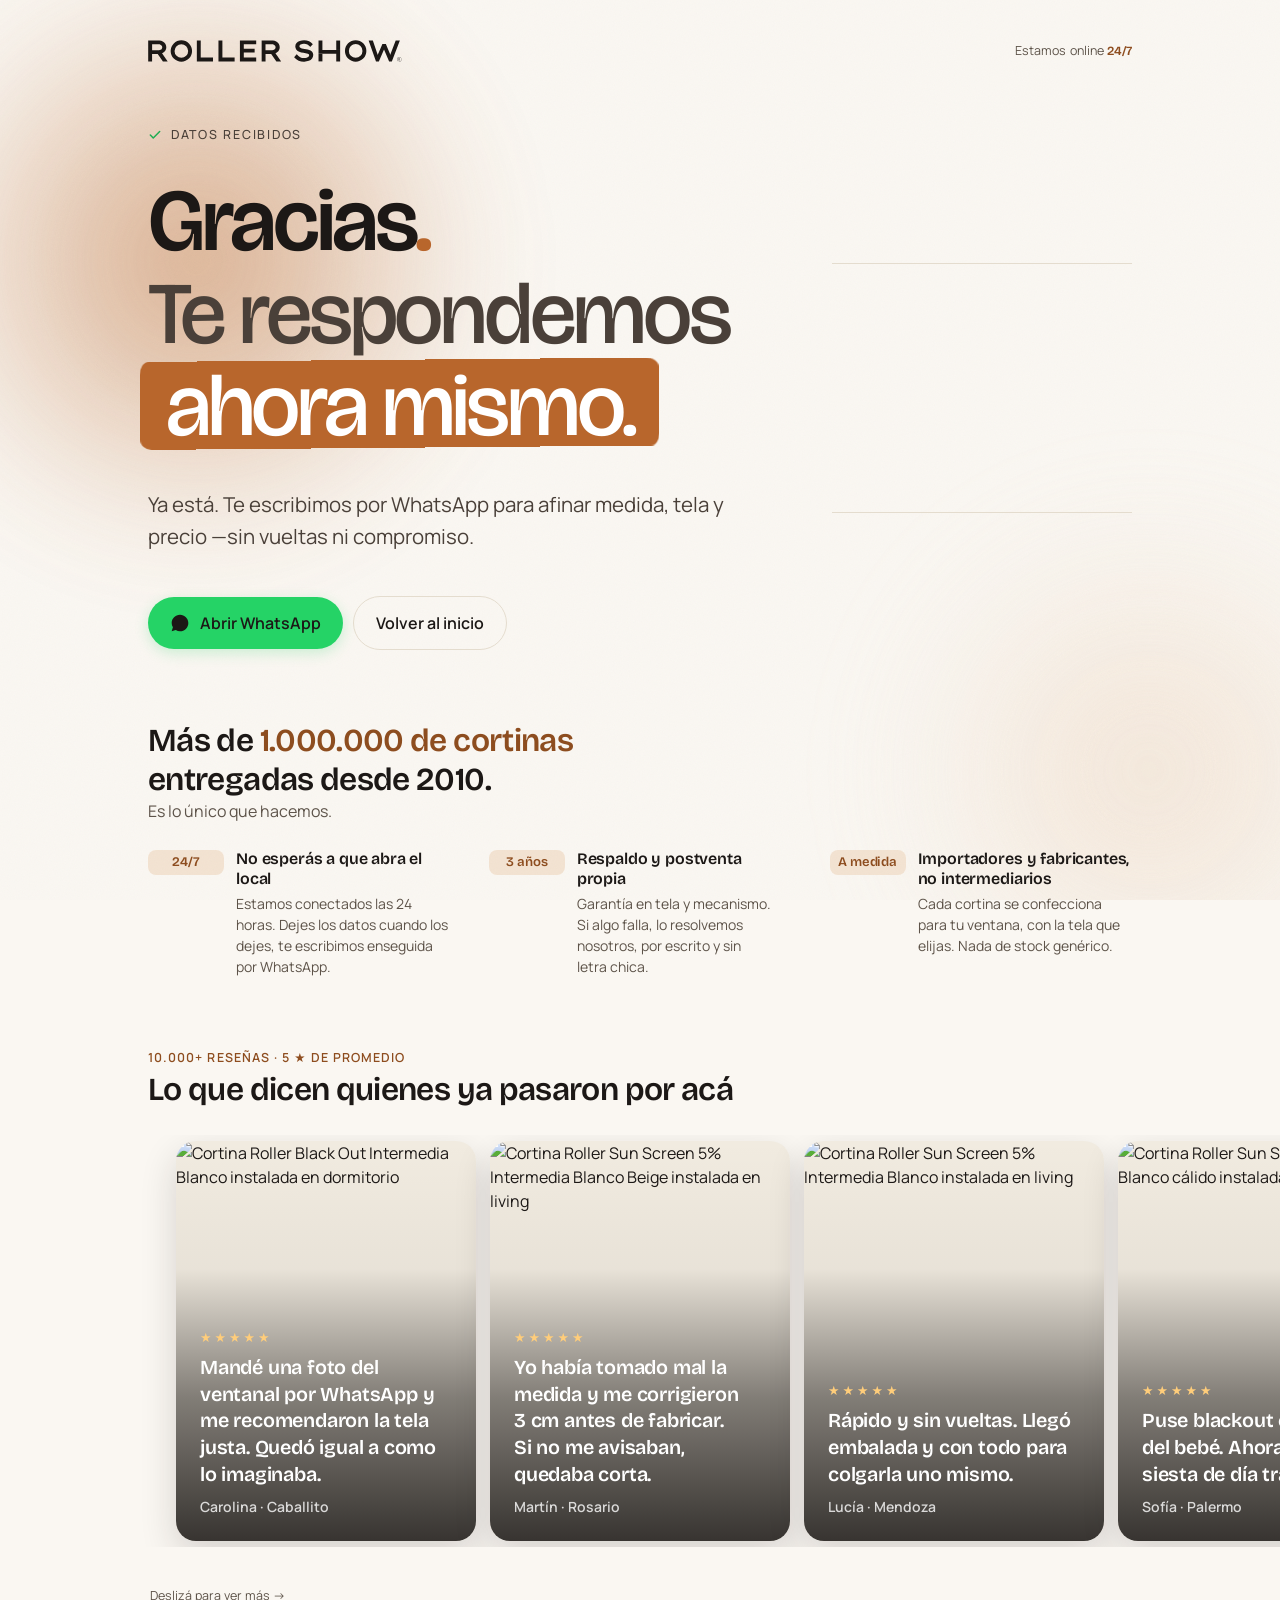
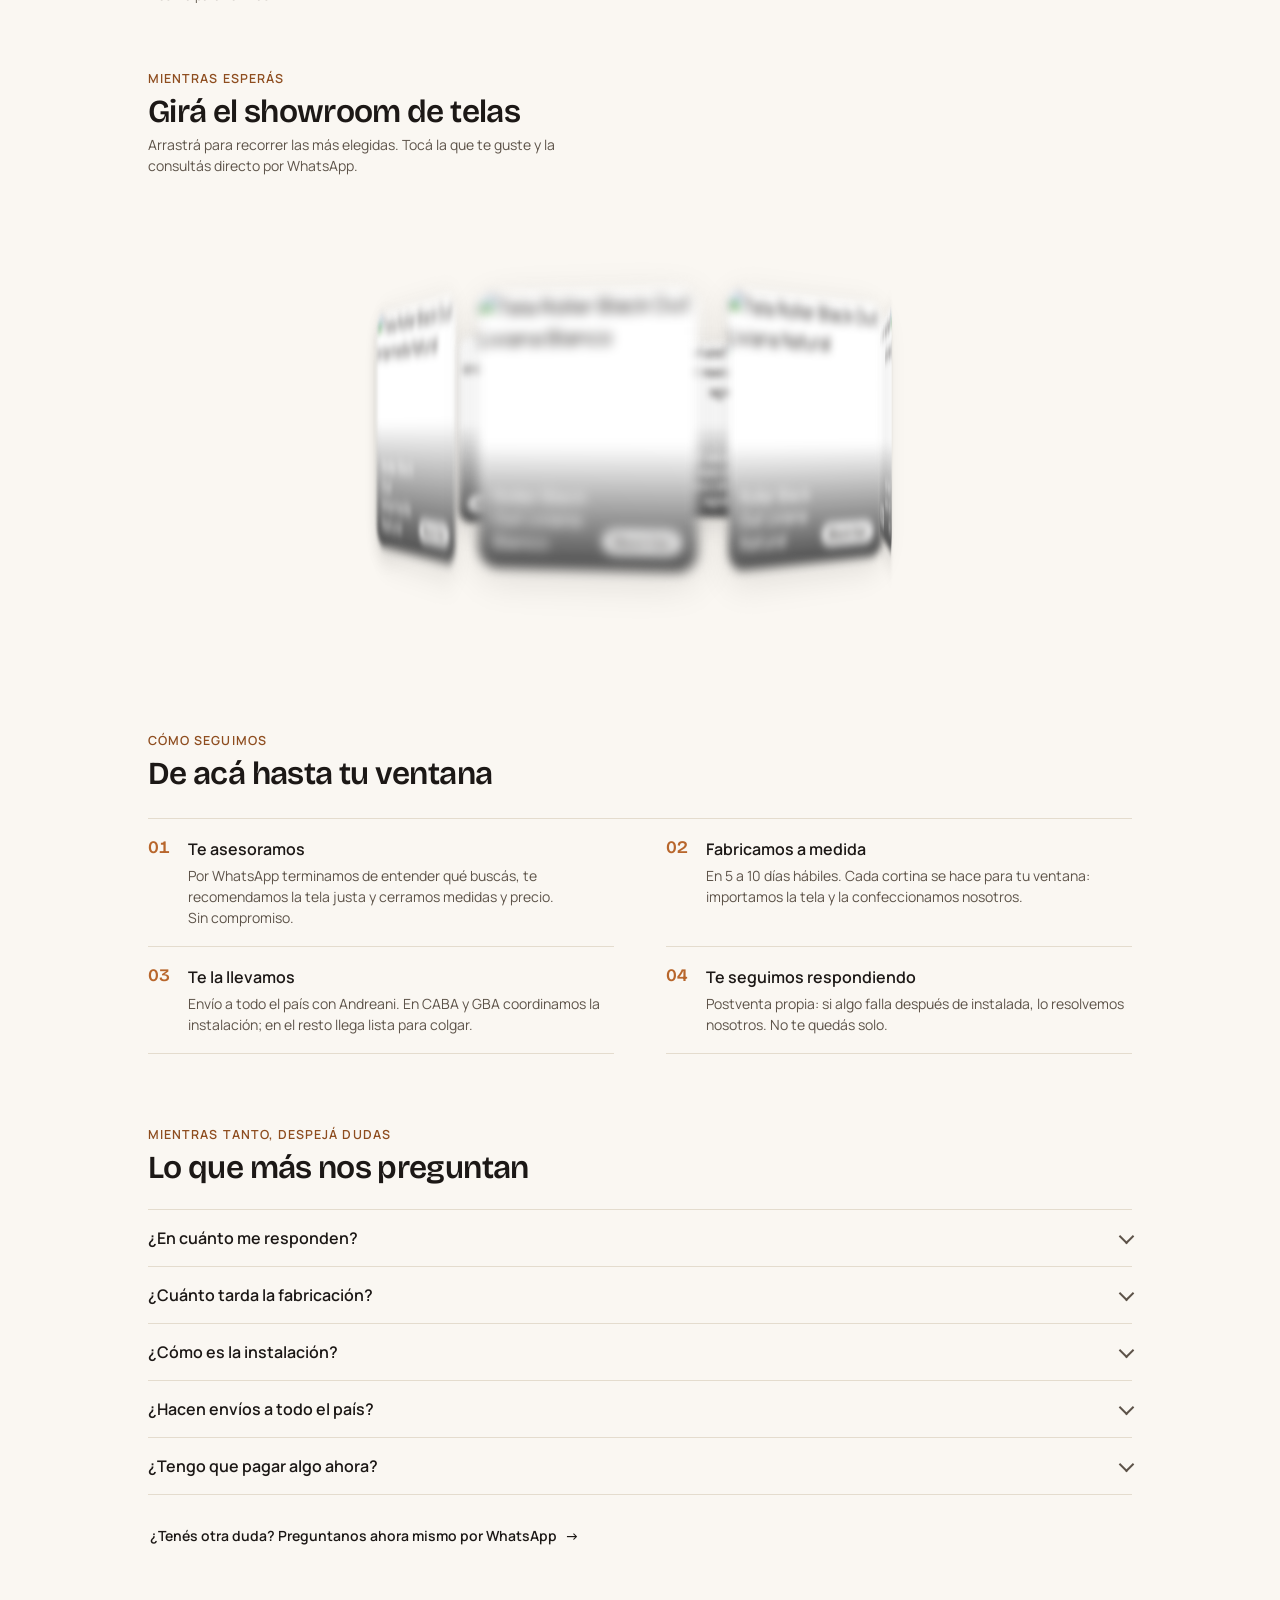
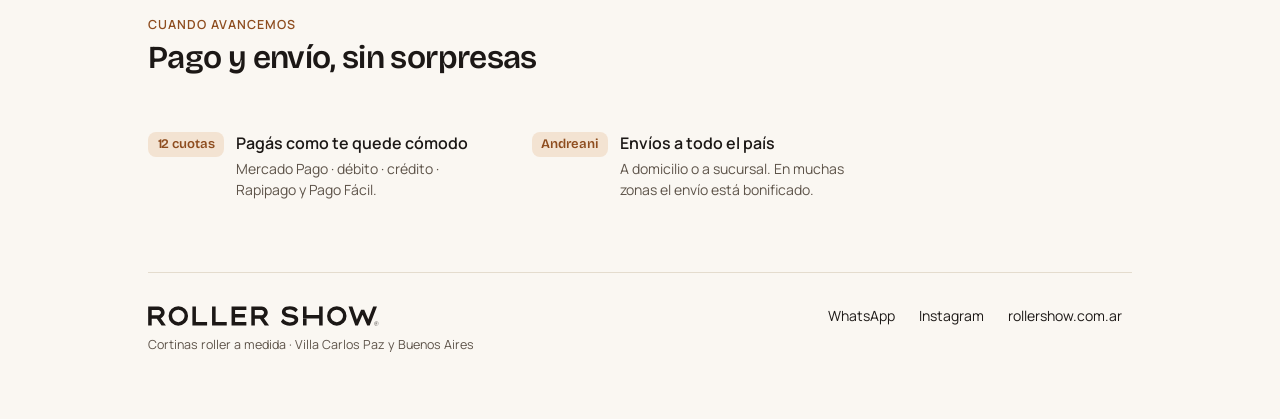
==== gracias/index.html @ c15ea0fa "fix: drag-vs-click en TelasCarousel3D + desktop reviews 3 cards" ====
<!DOCTYPE html><html lang="es-AR"> <head><meta charset="UTF-8"><meta name="viewport" content="width=device-width, initial-scale=1"><meta name="color-scheme" content="light"><!-- Maqueta en desarrollo: evita que el navegador (sobre todo en mobile)
         sirva una versión vieja cacheada mientras se itera. --><meta http-equiv="Cache-Control" content="no-store, must-revalidate"><meta http-equiv="Pragma" content="no-cache"><link rel="icon" type="image/svg+xml" href="/favicon.svg"><link rel="preconnect" href="https://cdn.rollershow.com.ar"><link rel="preconnect" href="https://fonts.googleapis.com"><link rel="preconnect" href="https://fonts.gstatic.com" crossorigin><!-- Tipografía: el sitio usa Geist + Instrument Serif (masterplan §26);
         las landings con bareLayout traen su propio sistema (Bricolage + Manrope).
         Se carga solo el set que la página usa — un único <link>, no @import. --><link href="https://fonts.googleapis.com/css2?family=Bricolage+Grotesque:opsz,wght@12..96,400;12..96,500;12..96,600;12..96,700;12..96,800&family=Manrope:wght@400;500;600;700&display=swap" rel="stylesheet"><title>¡Gracias! Te estamos respondiendo por WhatsApp | RollerShow</title><meta name="description" content="Ya tenemos tus datos. Te escribimos por WhatsApp en minutos, a cualquier hora, para afinar tu presupuesto y asesorarte sin compromiso."><link rel="canonical" href="https://www.rollershow.com.ar/gracias"><meta property="og:type" content="website"><meta property="og:title" content="¡Gracias! Te estamos respondiendo por WhatsApp | RollerShow"><meta property="og:description" content="Ya tenemos tus datos. Te escribimos por WhatsApp en minutos, a cualquier hora, para afinar tu presupuesto y asesorarte sin compromiso."><meta property="og:url" content="https://www.rollershow.com.ar/gracias"><meta property="og:image" content="https://www.rollershow.com.ar/assets/og-default.jpg"><meta property="og:site_name" content="RollerShow"><meta property="og:locale" content="es_AR"><meta name="twitter:card" content="summary_large_image"><meta name="twitter:title" content="¡Gracias! Te estamos respondiendo por WhatsApp | RollerShow"><meta name="twitter:description" content="Ya tenemos tus datos. Te escribimos por WhatsApp en minutos, a cualquier hora, para afinar tu presupuesto y asesorarte sin compromiso."><meta name="twitter:image" content="https://www.rollershow.com.ar/assets/og-default.jpg"><!-- Alpine.js para interactividad puntual (mega-menú, modales, before/after, filtros). --><script defer src="https://unpkg.com/alpinejs@3.14.8/dist/cdn.min.js"></script><link rel="stylesheet" href="/_astro/_familia_.bE-k-vvw.css">
<link rel="stylesheet" href="/_astro/gracias.C9Tplqex.css"></head> <body class="min-h-screen flex flex-col bg-bg page-gracias">   <main class="gracias"> <!-- Capa de luz cálida FIJA en la zona superior del viewport. Su forma
         muta suave manejada por el scroll (animation-timeline: scroll): bajás
         y morfea, subís y vuelve. Compositor, 0 JS. Degrada estática. --> <div class="g-aurora" aria-hidden="true"> <span class="g-aurora__blob g-aurora__blob--1"></span> <span class="g-aurora__blob g-aurora__blob--2"></span> </div> <header class="g-top"> <a class="g-brand" href="https://rollershow.com.ar" target="_blank" rel="noopener noreferrer" aria-label="Roller Show"> <svg class="g-brand__logo" viewBox="0 0 600 52" aria-hidden="true"><use href="#rs-logo"></use></svg> </a> <span class="g-online" role="status" aria-live="polite">Estamos online <b>24/7</b> </span> </header> <section class="g-hero"> <div class="g-hero__intro"> <p class="g-status" role="status"> <svg viewBox="0 0 24 24" fill="none" stroke="currentColor" stroke-width="2.6" stroke-linecap="round" stroke-linejoin="round" aria-hidden="true"><polyline points="20 6 9 17 4 12"></polyline></svg>
Datos recibidos
</p> <h1 class="g-title"> <span class="g-title__line">Gracias<span class="g-title__dot">.</span></span> <span class="g-title__line g-title__line--soft">
Te respondemos
<span class="g-title__break"></span> <span class="g-title__hl" aria-hidden="true"> <span class="g-title__hl-bg"></span> <span class="g-title__hl-fg">ahora mismo.</span> </span><span class="visually-hidden">ahora mismo.</span> </span> </h1> <p class="g-lead">
Ya está. Te escribimos por WhatsApp para afinar medida, tela y precio
        —sin vueltas ni compromiso.
</p> </div><!-- /.g-hero__intro --> <!-- Estado en vivo (React island): timer real corriendo + progreso +
           entrada escalonada. El detalle interactivo "vivo" del primer fold. --> <style>astro-island,astro-slot,astro-static-slot{display:contents}</style><script>(()=>{var e=async t=>{await(await t())()};(self.Astro||(self.Astro={})).load=e;window.dispatchEvent(new Event("astro:load"));})();;(()=>{var A=Object.defineProperty;var g=(i,o,a)=>o in i?A(i,o,{enumerable:!0,configurable:!0,writable:!0,value:a}):i[o]=a;var d=(i,o,a)=>g(i,typeof o!="symbol"?o+"":o,a);{let i={0:t=>m(t),1:t=>a(t),2:t=>new RegExp(t),3:t=>new Date(t),4:t=>new Map(a(t)),5:t=>new Set(a(t)),6:t=>BigInt(t),7:t=>new URL(t),8:t=>new Uint8Array(t),9:t=>new Uint16Array(t),10:t=>new Uint32Array(t),11:t=>1/0*t},o=t=>{let[l,e]=t;return l in i?i[l](e):void 0},a=t=>t.map(o),m=t=>typeof t!="object"||t===null?t:Object.fromEntries(Object.entries(t).map(([l,e])=>[l,o(e)]));class y extends HTMLElement{constructor(){super(...arguments);d(this,"Component");d(this,"hydrator");d(this,"hydrate",async()=>{var b;if(!this.hydrator||!this.isConnected)return;let e=(b=this.parentElement)==null?void 0:b.closest("astro-island[ssr]");if(e){e.addEventListener("astro:hydrate",this.hydrate,{once:!0});return}let c=this.querySelectorAll("astro-slot"),n={},h=this.querySelectorAll("template[data-astro-template]");for(let r of h){let s=r.closest(this.tagName);s!=null&&s.isSameNode(this)&&(n[r.getAttribute("data-astro-template")||"default"]=r.innerHTML,r.remove())}for(let r of c){let s=r.closest(this.tagName);s!=null&&s.isSameNode(this)&&(n[r.getAttribute("name")||"default"]=r.innerHTML)}let p;try{p=this.hasAttribute("props")?m(JSON.parse(this.getAttribute("props"))):{}}catch(r){let s=this.getAttribute("component-url")||"<unknown>",v=this.getAttribute("component-export");throw v&&(s+=` (export ${v})`),console.error(`[hydrate] Error parsing props for component ${s}`,this.getAttribute("props"),r),r}let u;await this.hydrator(this)(this.Component,p,n,{client:this.getAttribute("client")}),this.removeAttribute("ssr"),this.dispatchEvent(new CustomEvent("astro:hydrate"))});d(this,"unmount",()=>{this.isConnected||this.dispatchEvent(new CustomEvent("astro:unmount"))})}disconnectedCallback(){document.removeEventListener("astro:after-swap",this.unmount),document.addEventListener("astro:after-swap",this.unmount,{once:!0})}connectedCallback(){if(!this.hasAttribute("await-children")||document.readyState==="interactive"||document.readyState==="complete")this.childrenConnectedCallback();else{let e=()=>{document.removeEventListener("DOMContentLoaded",e),c.disconnect(),this.childrenConnectedCallback()},c=new MutationObserver(()=>{var n;((n=this.lastChild)==null?void 0:n.nodeType)===Node.COMMENT_NODE&&this.lastChild.nodeValue==="astro:end"&&(this.lastChild.remove(),e())});c.observe(this,{childList:!0}),document.addEventListener("DOMContentLoaded",e)}}async childrenConnectedCallback(){let e=this.getAttribute("before-hydration-url");e&&await import(e),this.start()}async start(){let e=JSON.parse(this.getAttribute("opts")),c=this.getAttribute("client");if(Astro[c]===void 0){window.addEventListener(`astro:${c}`,()=>this.start(),{once:!0});return}try{await Astro[c](async()=>{let n=this.getAttribute("renderer-url"),[h,{default:p}]=await Promise.all([import(this.getAttribute("component-url")),n?import(n):()=>()=>{}]),u=this.getAttribute("component-export")||"default";if(!u.includes("."))this.Component=h[u];else{this.Component=h;for(let f of u.split("."))this.Component=this.Component[f]}return this.hydrator=p,this.hydrate},e,this)}catch(n){console.error(`[astro-island] Error hydrating ${this.getAttribute("component-url")}`,n)}}attributeChangedCallback(){this.hydrate()}}d(y,"observedAttributes",["props"]),customElements.get("astro-island")||customElements.define("astro-island",y)}})();</script><astro-island uid="1gVqiV" prefix="r0" component-url="/_astro/HeroLiveStatus.q9fBPxdK.js" component-export="default" renderer-url="/_astro/client.DrE9CFQR.js" props="{}" ssr="" client="load" opts="{&quot;name&quot;:&quot;HeroLiveStatus&quot;,&quot;value&quot;:true}" await-children=""><ol class="g-steps" aria-label="Qué sigue"><li class="g-step g-step--done" style="opacity:0;transform:translateY(10px)"><span class="g-step__mark" aria-hidden="true"><svg viewBox="0 0 24 24" fill="none" stroke="currentColor" stroke-width="3" stroke-linecap="round" stroke-linejoin="round"><polyline points="20 6 9 17 4 12"></polyline></svg></span><span class="g-step__body"><b>Recibimos tus datos</b><small>Hace <!-- -->0:00</small></span></li><li class="g-step g-step--active" style="opacity:0;transform:translateY(10px)"><span class="g-step__mark" aria-hidden="true"><span class="g-step__spin"></span></span><span class="g-step__body"><b>Armamos tu presupuesto</b><span class="g-step__bar" aria-hidden="true"><span class="g-step__bar-fill" style="width:8%"></span></span></span></li><li class="g-step" style="opacity:0;transform:translateY(10px)"><span class="g-step__mark" aria-hidden="true"><svg viewBox="0 0 24 24" fill="currentColor" aria-hidden="true"><path d="M17.5 14.4c-.3-.1-1.7-.8-2-.9-.3-.1-.5-.1-.7.2-.2.3-.7.9-.9 1.1-.2.2-.3.2-.6.1-.3-.1-1.2-.4-2.2-1.4-.8-.7-1.4-1.6-1.5-1.9-.2-.3 0-.5.1-.6.1-.1.3-.3.4-.5.1-.2.2-.3.2-.5.1-.2 0-.4 0-.5-.1-.1-.7-1.6-.9-2.2-.2-.6-.5-.5-.7-.5h-.6c-.2 0-.5.1-.8.4-.3.3-1 1-1 2.5s1 2.9 1.2 3.1c.1.2 2 3.1 4.9 4.3 2.9 1.2 2.9.8 3.4.7.5-.1 1.7-.7 1.9-1.3.2-.6.2-1.2.2-1.3-.1-.1-.3-.2-.6-.3zM12 2C6.5 2 2 6.5 2 12c0 1.9.5 3.7 1.5 5.2L2 22l4.9-1.5C8.4 21.5 10.2 22 12 22c5.5 0 10-4.5 10-10S17.5 2 12 2z"></path></svg></span><span class="g-step__body"><b>Te escribimos por WhatsApp</b><small>En ~1 min</small></span></li></ol><!--astro:end--></astro-island> <div class="g-hero__actions"> <div class="g-cta"> <a class="g-btn g-btn--primary" href="https://wa.me/5491140813223?text=Hola%2C%20acabo%20de%20completar%20mis%20datos%20para%20una%20cotizaci%C3%B3n." target="_blank" rel="noopener noreferrer" id="gWhatsAppLink"> <svg viewBox="0 0 24 24" fill="currentColor" aria-hidden="true"><path d="M17.5 14.4c-.3-.1-1.7-.8-2-.9-.3-.1-.5-.1-.7.2-.2.3-.7.9-.9 1.1-.2.2-.3.2-.6.1-.3-.1-1.2-.4-2.2-1.4-.8-.7-1.4-1.6-1.5-1.9-.2-.3 0-.5.1-.6.1-.1.3-.3.4-.5.1-.2.2-.3.2-.5.1-.2 0-.4 0-.5-.1-.1-.7-1.6-.9-2.2-.2-.6-.5-.5-.7-.5h-.6c-.2 0-.5.1-.8.4-.3.3-1 1-1 2.5s1 2.9 1.2 3.1c.1.2 2 3.1 4.9 4.3 2.9 1.2 2.9.8 3.4.7.5-.1 1.7-.7 1.9-1.3.2-.6.2-1.2.2-1.3-.1-.1-.3-.2-.6-.3zM12 2C6.5 2 2 6.5 2 12c0 1.9.5 3.7 1.5 5.2L2 22l4.9-1.5C8.4 21.5 10.2 22 12 22c5.5 0 10-4.5 10-10S17.5 2 12 2z"></path></svg>
Abrir WhatsApp
</a> <a class="g-btn g-btn--ghost" href="https://rollershow.com.ar" target="_blank" rel="noopener noreferrer">Volver al inicio</a> </div> </div><!-- /.g-hero__actions --> </section> <!-- Banda de prueba social — cifras grandes con count-up al entrar en
         viewport. Autoridad instantánea mientras el lead espera el WhatsApp. --> <!-- Prueba social tejida en una línea, sin muro de contadores --> <!-- Un solo beat de credibilidad: titular de prueba + 3 puntos, cada uno
         respondiendo una pregunta distinta del comprador (cuándo / riesgo /
         qué recibo). No una sábana de reaseguros parejos. --> <section class="g-why reveal" aria-label="Por qué RollerShow"> <p class="g-why__lead">
Más de <b>1.000.000 de cortinas</b> entregadas desde 2010.
<span>Es lo único que hacemos.</span> </p> <ul class="g-reassure"> <li class="g-reassure__item"> <span class="g-tag" aria-hidden="true">24/7</span> <div class="g-reassure__txt"> <p class="g-reassure__h">No esperás a que abra el local</p> <p class="g-reassure__p">Estamos conectados las 24 horas. Dejes los datos cuando los dejes, te escribimos enseguida por WhatsApp.</p> </div> </li> <li class="g-reassure__item"> <span class="g-tag" aria-hidden="true">3 años</span> <div class="g-reassure__txt"> <p class="g-reassure__h">Respaldo y postventa propia</p> <p class="g-reassure__p">Garantía en tela y mecanismo. Si algo falla, lo resolvemos nosotros, por escrito y sin letra chica.</p> </div> </li> <li class="g-reassure__item"> <span class="g-tag" aria-hidden="true">A medida</span> <div class="g-reassure__txt"> <p class="g-reassure__h">Importadores y fabricantes, no intermediarios</p> <p class="g-reassure__p">Cada cortina se confecciona para tu ventana, con la tela que elijas. Nada de stock genérico.</p> </div> </li> </ul> </section> <!-- Testimonios — MAQUETA: los nombres/quotes son representativos para
         prototipo. En producción reemplazar por reseñas reales con consentimiento
         (la API no expone nombres de clientes). Las cifras 10.000+ / 5★ son reales. --> <section class="g-revs reveal" aria-label="Lo que dicen los clientes"> <div class="g-revs__head"> <p class="g-eyebrow">10.000+ reseñas · 5 ★ de promedio</p> <h2 class="g-revs__title">Lo que dicen quienes ya pasaron por acá</h2> </div> <div class="g-revs__rail" role="list" tabindex="0" aria-label="Reseñas de clientes, deslizá o usá las flechas"> <article class="g-revcard" role="listitem"> <img class="g-revcard__img" src="https://cdn.rollershow.com.ar/fotos/black-out-intermedia-blanco-335.jpg?width=400&auto=webp" alt="Cortina Roller Black Out Intermedia Blanco instalada en dormitorio" loading="lazy" decoding="async"> <div class="g-revcard__scrim"></div> <div class="g-revcard__body"> <div class="g-revcard__stars" aria-label="5 de 5 estrellas">★★★★★</div> <blockquote class="g-revcard__quote">Mandé una foto del ventanal por WhatsApp y me recomendaron la tela justa. Quedó igual a como lo imaginaba.</blockquote> <figcaption class="g-revcard__by">Carolina · Caballito</figcaption> </div> </article><article class="g-revcard" role="listitem"> <img class="g-revcard__img" src="https://cdn.rollershow.com.ar/fotos/foto-whatsapp-sun-screen-5-intermedia-beige-snow-487.jpg?width=400&auto=webp" alt="Cortina Roller Sun Screen 5% Intermedia Blanco Beige instalada en living" loading="lazy" decoding="async"> <div class="g-revcard__scrim"></div> <div class="g-revcard__body"> <div class="g-revcard__stars" aria-label="5 de 5 estrellas">★★★★★</div> <blockquote class="g-revcard__quote">Yo había tomado mal la medida y me corrigieron 3 cm antes de fabricar. Si no me avisaban, quedaba corta.</blockquote> <figcaption class="g-revcard__by">Martín · Rosario</figcaption> </div> </article><article class="g-revcard" role="listitem"> <img class="g-revcard__img" src="https://cdn.rollershow.com.ar/fotos/foto-whatsapp-sun-screen-5-intermedia-blanco-snow-471.jpg?width=400&auto=webp" alt="Cortina Roller Sun Screen 5% Intermedia Blanco instalada en living" loading="lazy" decoding="async"> <div class="g-revcard__scrim"></div> <div class="g-revcard__body"> <div class="g-revcard__stars" aria-label="5 de 5 estrellas">★★★★★</div> <blockquote class="g-revcard__quote">Rápido y sin vueltas. Llegó embalada y con todo para colgarla uno mismo.</blockquote> <figcaption class="g-revcard__by">Lucía · Mendoza</figcaption> </div> </article><article class="g-revcard" role="listitem"> <img class="g-revcard__img" src="https://cdn.rollershow.com.ar/fotos/foto-whatsapp-sun-screen-5-liviana-blanco-calido-439.jpg?width=400&auto=webp" alt="Cortina Roller Sun Screen 5% Liviana Blanco cálido instalada en cocina" loading="lazy" decoding="async"> <div class="g-revcard__scrim"></div> <div class="g-revcard__body"> <div class="g-revcard__stars" aria-label="5 de 5 estrellas">★★★★★</div> <blockquote class="g-revcard__quote">Puse blackout en el cuarto del bebé. Ahora duerme la siesta de día tranquilo.</blockquote> <figcaption class="g-revcard__by">Sofía · Palermo</figcaption> </div> </article><article class="g-revcard" role="listitem"> <img class="g-revcard__img" src="https://cdn.rollershow.com.ar/fotos/foto-vendedor-black-out-intermedia-natural-412.jpg?width=400&auto=webp" alt="Cortina Roller Black Out Intermedia Natural instalada en living" loading="lazy" decoding="async"> <div class="g-revcard__scrim"></div> <div class="g-revcard__body"> <div class="g-revcard__stars" aria-label="5 de 5 estrellas">★★★★★</div> <blockquote class="g-revcard__quote">Escribí un domingo a la noche pensando que contestaban el lunes y me respondió una persona al toque.</blockquote> <figcaption class="g-revcard__by">Diego · Villa Crespo</figcaption> </div> </article><article class="g-revcard" role="listitem"> <img class="g-revcard__img" src="https://cdn.rollershow.com.ar/fotos/foto-vendedor-sun-screen-5-pesada-blanco-398.jpg?width=400&auto=webp" alt="Cortina Roller Sun Screen 5% Pesada Blanco instalada en living" loading="lazy" decoding="async"> <div class="g-revcard__scrim"></div> <div class="g-revcard__body"> <div class="g-revcard__stars" aria-label="5 de 5 estrellas">★★★★★</div> <blockquote class="g-revcard__quote">Soy de Neuquén y tenía miedo con el envío. Llegó perfecta y la colgué sola en 15 minutos.</blockquote> <figcaption class="g-revcard__by">Romina · Neuquén</figcaption> </div> </article><article class="g-revcard" role="listitem"> <img class="g-revcard__img" src="https://cdn.rollershow.com.ar/fotos/foto-vendedor-tusor-alhel-natural-379.jpg?width=400&auto=webp" alt="Cortina Tradicionales Tusor Alhelí Natural instalada en comedor" loading="lazy" decoding="async"> <div class="g-revcard__scrim"></div> <div class="g-revcard__body"> <div class="g-revcard__stars" aria-label="5 de 5 estrellas">★★★★★</div> <blockquote class="g-revcard__quote">No sabía si ir por sunscreen o blackout. Me lo explicaron con ejemplos y elegí bien.</blockquote> <figcaption class="g-revcard__by">Federico · Belgrano</figcaption> </div> </article><article class="g-revcard" role="listitem"> <img class="g-revcard__img" src="https://cdn.rollershow.com.ar/fotos/foto-whatsapp-black-out-pesada-blanco-437.jpg?width=400&auto=webp" alt="Cortina Roller Black Out Pesada Blanco instalada en living" loading="lazy" decoding="async"> <div class="g-revcard__scrim"></div> <div class="g-revcard__body"> <div class="g-revcard__stars" aria-label="5 de 5 estrellas">★★★★★</div> <blockquote class="g-revcard__quote">Tengo un ventanal de 2,80 y en otros lados me decían que iba con empalme. Acá lo hicieron de una sola pieza.</blockquote> <figcaption class="g-revcard__by">Valentina · Nordelta</figcaption> </div> </article><article class="g-revcard" role="listitem"> <img class="g-revcard__img" src="https://cdn.rollershow.com.ar/fotos/black-out-liviana-natural-309.jpg?width=400&auto=webp" alt="Cortina Roller Black Out Liviana Natural instalada en comedor" loading="lazy" decoding="async"> <div class="g-revcard__scrim"></div> <div class="g-revcard__body"> <div class="g-revcard__stars" aria-label="5 de 5 estrellas">★★★★★</div> <blockquote class="g-revcard__quote">12 cuotas sin interés, eso me terminó de convencer.</blockquote> <figcaption class="g-revcard__by">Nicolás · Quilmes</figcaption> </div> </article><article class="g-revcard" role="listitem"> <img class="g-revcard__img" src="https://cdn.rollershow.com.ar/fotos/foto-whatsapp-gasa-ceibo-blanco-701.jpg?width=400&auto=webp" alt="Cortina Tradicionales Gasa Ceibo Blanco instalada en dormitorio" loading="lazy" decoding="async"> <div class="g-revcard__scrim"></div> <div class="g-revcard__body"> <div class="g-revcard__stars" aria-label="5 de 5 estrellas">★★★★★</div> <blockquote class="g-revcard__quote">Me mandaron fotos de la tela antes de despachar para confirmar el color. Re atentos.</blockquote> <figcaption class="g-revcard__by">Agustina · Córdoba</figcaption> </div> </article><article class="g-revcard" role="listitem"> <img class="g-revcard__img" src="https://cdn.rollershow.com.ar/fotos/gasa-r-stica-margarita-blanco-570.jpg?width=400&auto=webp" alt="Cortina Tradicionales Gasa Rústica Margarita Blanco instalada en living" loading="lazy" decoding="async"> <div class="g-revcard__scrim"></div> <div class="g-revcard__body"> <div class="g-revcard__stars" aria-label="5 de 5 estrellas">★★★★★</div> <blockquote class="g-revcard__quote">Renové todo el depto de una. Living y cuartos combinados, quedó impecable.</blockquote> <figcaption class="g-revcard__by">Joaquín · Recoleta</figcaption> </div> </article><article class="g-revcard" role="listitem"> <img class="g-revcard__img" src="https://cdn.rollershow.com.ar/fotos/decorativa-balc-nica-color-a-definir-545.jpg?width=400&auto=webp" alt="Cortina Roller Decorativa Balcánica instalada en living" loading="lazy" decoding="async"> <div class="g-revcard__scrim"></div> <div class="g-revcard__body"> <div class="g-revcard__stars" aria-label="5 de 5 estrellas">★★★★★</div> <blockquote class="g-revcard__quote">El sunscreen me deja ver el jardín pero corta el sol de la tarde que me mataba.</blockquote> <figcaption class="g-revcard__by">Marina · La Plata</figcaption> </div> </article><article class="g-revcard" role="listitem"> <img class="g-revcard__img" src="https://cdn.rollershow.com.ar/fotos/black-out-intermedia-blanco-335.jpg?width=400&auto=webp" alt="Cortina Roller Black Out Intermedia Blanco instalada en dormitorio" loading="lazy" decoding="async"> <div class="g-revcard__scrim"></div> <div class="g-revcard__body"> <div class="g-revcard__stars" aria-label="5 de 5 estrellas">★★★★★</div> <blockquote class="g-revcard__quote">Pedí presupuesto en tres lugares. Acá fueron los únicos que me asesoraron en serio y no solo tiraron un precio.</blockquote> <figcaption class="g-revcard__by">Pablo · Almagro</figcaption> </div> </article><article class="g-revcard" role="listitem"> <img class="g-revcard__img" src="https://cdn.rollershow.com.ar/fotos/foto-whatsapp-sun-screen-5-intermedia-beige-snow-487.jpg?width=400&auto=webp" alt="Cortina Roller Sun Screen 5% Intermedia Blanco Beige instalada en living" loading="lazy" decoding="async"> <div class="g-revcard__scrim"></div> <div class="g-revcard__body"> <div class="g-revcard__stars" aria-label="5 de 5 estrellas">★★★★★</div> <blockquote class="g-revcard__quote">Coordinaron la instalación en CABA ellos mismos. No tuve que mover un dedo.</blockquote> <figcaption class="g-revcard__by">Florencia · Núñez</figcaption> </div> </article><article class="g-revcard" role="listitem"> <img class="g-revcard__img" src="https://cdn.rollershow.com.ar/fotos/foto-whatsapp-sun-screen-5-intermedia-blanco-snow-471.jpg?width=400&auto=webp" alt="Cortina Roller Sun Screen 5% Intermedia Blanco instalada en living" loading="lazy" decoding="async"> <div class="g-revcard__scrim"></div> <div class="g-revcard__body"> <div class="g-revcard__stars" aria-label="5 de 5 estrellas">★★★★★</div> <blockquote class="g-revcard__quote">Soy medio exigente con las terminaciones y no tengo una queja. Impecables.</blockquote> <figcaption class="g-revcard__by">Carla · San Isidro</figcaption> </div> </article><article class="g-revcard" role="listitem"> <img class="g-revcard__img" src="https://cdn.rollershow.com.ar/fotos/foto-whatsapp-sun-screen-5-liviana-blanco-calido-439.jpg?width=400&auto=webp" alt="Cortina Roller Sun Screen 5% Liviana Blanco cálido instalada en cocina" loading="lazy" decoding="async"> <div class="g-revcard__scrim"></div> <div class="g-revcard__body"> <div class="g-revcard__stars" aria-label="5 de 5 estrellas">★★★★★</div> <blockquote class="g-revcard__quote">El blackout aísla bastante, se nota en el calor del verano.</blockquote> <figcaption class="g-revcard__by">Sebastián · Mar del Plata</figcaption> </div> </article><article class="g-revcard" role="listitem"> <img class="g-revcard__img" src="https://cdn.rollershow.com.ar/fotos/foto-vendedor-black-out-intermedia-natural-412.jpg?width=400&auto=webp" alt="Cortina Roller Black Out Intermedia Natural instalada en living" loading="lazy" decoding="async"> <div class="g-revcard__scrim"></div> <div class="g-revcard__body"> <div class="g-revcard__stars" aria-label="5 de 5 estrellas">★★★★★</div> <blockquote class="g-revcard__quote">Pregunté un montón de cosas y nunca me apuraron para cerrar. Eso se valora.</blockquote> <figcaption class="g-revcard__by">Daniela · Flores</figcaption> </div> </article><article class="g-revcard" role="listitem"> <img class="g-revcard__img" src="https://cdn.rollershow.com.ar/fotos/foto-vendedor-sun-screen-5-pesada-blanco-398.jpg?width=400&auto=webp" alt="Cortina Roller Sun Screen 5% Pesada Blanco instalada en living" loading="lazy" decoding="async"> <div class="g-revcard__scrim"></div> <div class="g-revcard__body"> <div class="g-revcard__stars" aria-label="5 de 5 estrellas">★★★★★</div> <blockquote class="g-revcard__quote">Las puse en la oficina y más de un cliente preguntó de dónde eran.</blockquote> <figcaption class="g-revcard__by">Gonzalo · Microcentro</figcaption> </div> </article><article class="g-revcard" role="listitem"> <img class="g-revcard__img" src="https://cdn.rollershow.com.ar/fotos/foto-vendedor-tusor-alhel-natural-379.jpg?width=400&auto=webp" alt="Cortina Tradicionales Tusor Alhelí Natural instalada en comedor" loading="lazy" decoding="async"> <div class="g-revcard__scrim"></div> <div class="g-revcard__body"> <div class="g-revcard__stars" aria-label="5 de 5 estrellas">★★★★★</div> <blockquote class="g-revcard__quote">Me mandaron muestras de color antes de avanzar. Pude elegir tranquila.</blockquote> <figcaption class="g-revcard__by">Julieta · Tigre</figcaption> </div> </article><article class="g-revcard" role="listitem"> <img class="g-revcard__img" src="https://cdn.rollershow.com.ar/fotos/foto-whatsapp-black-out-pesada-blanco-437.jpg?width=400&auto=webp" alt="Cortina Roller Black Out Pesada Blanco instalada en living" loading="lazy" decoding="async"> <div class="g-revcard__scrim"></div> <div class="g-revcard__body"> <div class="g-revcard__stars" aria-label="5 de 5 estrellas">★★★★★</div> <blockquote class="g-revcard__quote">Cambié una cortina vieja por blackout y el cuarto quedó oscuro total.</blockquote> <figcaption class="g-revcard__by">Matías · Lanús</figcaption> </div> </article> </div> <p class="g-revs__hint" aria-hidden="true">Deslizá para ver más →</p> </section> <section class="g-telas reveal" aria-label="Telas más elegidas"> <div class="g-telas__head"> <p class="g-eyebrow">Mientras esperás</p> <h2 class="g-telas__title">Girá el showroom de telas</h2> <p class="g-telas__sub">Arrastrá para recorrer las más elegidas. Tocá la que te guste y la consultás directo por WhatsApp.</p> </div> <script>(()=>{var l=(s,i,o)=>{let r=async()=>{await(await s())()},t=typeof i.value=="object"?i.value:void 0,c={rootMargin:t==null?void 0:t.rootMargin},n=new IntersectionObserver(e=>{for(let a of e)if(a.isIntersecting){n.disconnect(),r();break}},c);for(let e of o.children)n.observe(e)};(self.Astro||(self.Astro={})).visible=l;window.dispatchEvent(new Event("astro:visible"));})();</script><astro-island uid="1X4DHx" prefix="r1" component-url="/_astro/TelasCarousel3D.DUyxc77G.js" component-export="default" renderer-url="/_astro/client.DrE9CFQR.js" props="{&quot;telas&quot;:[1,[[0,{&quot;src&quot;:[0,&quot;https://cdn.rollershow.com.ar/telas/1746-black-out-liviana-blanco.1.jpg?width=850&amp;auto=webp&quot;],&quot;name&quot;:[0,&quot;Roller Black Out Liviana Blanco&quot;],&quot;funcion&quot;:[0,&quot;Black Out&quot;],&quot;wa&quot;:[0,&quot;https://wa.me/5491140813223?text=Hola!%20Vi%20la%20tela%20Roller%20Black%20Out%20Liviana%20Blanco%20en%20la%20web%20y%20me%20interesa%20para%20mi%20cotizaci%C3%B3n.&quot;]}],[0,{&quot;src&quot;:[0,&quot;https://cdn.rollershow.com.ar/telas/black-out-liviana-natural.1.jpg?width=850&amp;auto=webp&quot;],&quot;name&quot;:[0,&quot;Roller Black Out Liviana Natural&quot;],&quot;funcion&quot;:[0,&quot;Black Out&quot;],&quot;wa&quot;:[0,&quot;https://wa.me/5491140813223?text=Hola!%20Vi%20la%20tela%20Roller%20Black%20Out%20Liviana%20Natural%20en%20la%20web%20y%20me%20interesa%20para%20mi%20cotizaci%C3%B3n.&quot;]}],[0,{&quot;src&quot;:[0,&quot;https://cdn.rollershow.com.ar/telas/black-out-liviana-gris.1.jpg?width=850&amp;auto=webp&quot;],&quot;name&quot;:[0,&quot;Roller Black Out Liviana Gris&quot;],&quot;funcion&quot;:[0,&quot;Black Out&quot;],&quot;wa&quot;:[0,&quot;https://wa.me/5491140813223?text=Hola!%20Vi%20la%20tela%20Roller%20Black%20Out%20Liviana%20Gris%20en%20la%20web%20y%20me%20interesa%20para%20mi%20cotizaci%C3%B3n.&quot;]}],[0,{&quot;src&quot;:[0,&quot;https://cdn.rollershow.com.ar/telas/1755-sun-screen-5-liviana-blanco-calido.1.jpg?width=850&amp;auto=webp&quot;],&quot;name&quot;:[0,&quot;Roller Sun Screen 5% Liviana Blanco cálido&quot;],&quot;funcion&quot;:[0,&quot;Sun Screen&quot;],&quot;wa&quot;:[0,&quot;https://wa.me/5491140813223?text=Hola!%20Vi%20la%20tela%20Roller%20Sun%20Screen%205%25%20Liviana%20Blanco%20c%C3%A1lido%20en%20la%20web%20y%20me%20interesa%20para%20mi%20cotizaci%C3%B3n.&quot;]}],[0,{&quot;src&quot;:[0,&quot;https://cdn.rollershow.com.ar/telas/sun-screen-5-liviana-beige.1.jpg?width=850&amp;auto=webp&quot;],&quot;name&quot;:[0,&quot;Roller Sun Screen 5% Liviana Beige&quot;],&quot;funcion&quot;:[0,&quot;Sun Screen&quot;],&quot;wa&quot;:[0,&quot;https://wa.me/5491140813223?text=Hola!%20Vi%20la%20tela%20Roller%20Sun%20Screen%205%25%20Liviana%20Beige%20en%20la%20web%20y%20me%20interesa%20para%20mi%20cotizaci%C3%B3n.&quot;]}],[0,{&quot;src&quot;:[0,&quot;https://cdn.rollershow.com.ar/telas/sun-screen-5-liviana-gris-beige.1.jpg?width=850&amp;auto=webp&quot;],&quot;name&quot;:[0,&quot;Roller Sun Screen 5% Liviana Gris&quot;],&quot;funcion&quot;:[0,&quot;Sun Screen&quot;],&quot;wa&quot;:[0,&quot;https://wa.me/5491140813223?text=Hola!%20Vi%20la%20tela%20Roller%20Sun%20Screen%205%25%20Liviana%20Gris%20en%20la%20web%20y%20me%20interesa%20para%20mi%20cotizaci%C3%B3n.&quot;]}],[0,{&quot;src&quot;:[0,&quot;https://cdn.rollershow.com.ar/telas/black-out-intermedia-blanco.1.jpg?width=850&amp;auto=webp&quot;],&quot;name&quot;:[0,&quot;Roller Black Out Intermedia Blanco&quot;],&quot;funcion&quot;:[0,&quot;Black Out&quot;],&quot;wa&quot;:[0,&quot;https://wa.me/5491140813223?text=Hola!%20Vi%20la%20tela%20Roller%20Black%20Out%20Intermedia%20Blanco%20en%20la%20web%20y%20me%20interesa%20para%20mi%20cotizaci%C3%B3n.&quot;]}],[0,{&quot;src&quot;:[0,&quot;https://cdn.rollershow.com.ar/telas/black-out-intermedia-natural.1.jpg?width=850&amp;auto=webp&quot;],&quot;name&quot;:[0,&quot;Roller Black Out Intermedia Natural&quot;],&quot;funcion&quot;:[0,&quot;Black Out&quot;],&quot;wa&quot;:[0,&quot;https://wa.me/5491140813223?text=Hola!%20Vi%20la%20tela%20Roller%20Black%20Out%20Intermedia%20Natural%20en%20la%20web%20y%20me%20interesa%20para%20mi%20cotizaci%C3%B3n.&quot;]}]]]}" ssr="" client="visible" opts="{&quot;name&quot;:&quot;TelasCarousel3D&quot;,&quot;value&quot;:true}" await-children=""><div class="relative"><div class="relative h-[340px] w-full overflow-hidden sm:h-[460px]"><div class="flex h-full items-center justify-center" style="perspective:1000px;transform-style:preserve-3d;will-change:transform"><div class="relative flex h-full origin-center cursor-grab justify-center active:cursor-grabbing" draggable="false" style="width:1500px;transform-style:preserve-3d;transform:rotate3d(0, 1, 0, -10deg);-webkit-touch-callout:none;-webkit-user-select:none;user-select:none;touch-action:pan-y"><div class="absolute flex h-full origin-center items-center justify-center p-2" style="width:187.5px;transform:rotateY(0deg) translateZ(238.73241463784302px)"><div class="relative w-full overflow-hidden rounded-2xl bg-white shadow-[0_8px_30px_rgba(20,17,15,0.12)] ring-1 ring-black/5" style="filter:blur(4px)"><img src="https://cdn.rollershow.com.ar/telas/1746-black-out-liviana-blanco.1.jpg?width=850&amp;auto=webp" alt="Tela Roller Black Out Liviana Blanco" class="pointer-events-none aspect-[4/5] w-full object-cover" draggable="false"/><div class="absolute inset-x-0 bottom-0 flex items-end justify-between gap-2 bg-gradient-to-t from-black/70 to-transparent p-3 pt-8"><span class="text-sm font-medium leading-tight text-white">Roller Black Out Liviana Blanco</span><span class="shrink-0 rounded-full bg-white/90 px-2 py-0.5 text-[10px] font-semibold text-ink">Black Out</span></div></div></div><div class="absolute flex h-full origin-center items-center justify-center p-2" style="width:187.5px;transform:rotateY(45deg) translateZ(238.73241463784302px)"><div class="relative w-full overflow-hidden rounded-2xl bg-white shadow-[0_8px_30px_rgba(20,17,15,0.12)] ring-1 ring-black/5" style="filter:blur(4px)"><img src="https://cdn.rollershow.com.ar/telas/black-out-liviana-natural.1.jpg?width=850&amp;auto=webp" alt="Tela Roller Black Out Liviana Natural" class="pointer-events-none aspect-[4/5] w-full object-cover" draggable="false"/><div class="absolute inset-x-0 bottom-0 flex items-end justify-between gap-2 bg-gradient-to-t from-black/70 to-transparent p-3 pt-8"><span class="text-sm font-medium leading-tight text-white">Roller Black Out Liviana Natural</span><span class="shrink-0 rounded-full bg-white/90 px-2 py-0.5 text-[10px] font-semibold text-ink">Black Out</span></div></div></div><div class="absolute flex h-full origin-center items-center justify-center p-2" style="width:187.5px;transform:rotateY(90deg) translateZ(238.73241463784302px)"><div class="relative w-full overflow-hidden rounded-2xl bg-white shadow-[0_8px_30px_rgba(20,17,15,0.12)] ring-1 ring-black/5" style="filter:blur(4px)"><img src="https://cdn.rollershow.com.ar/telas/black-out-liviana-gris.1.jpg?width=850&amp;auto=webp" alt="Tela Roller Black Out Liviana Gris" class="pointer-events-none aspect-[4/5] w-full object-cover" draggable="false"/><div class="absolute inset-x-0 bottom-0 flex items-end justify-between gap-2 bg-gradient-to-t from-black/70 to-transparent p-3 pt-8"><span class="text-sm font-medium leading-tight text-white">Roller Black Out Liviana Gris</span><span class="shrink-0 rounded-full bg-white/90 px-2 py-0.5 text-[10px] font-semibold text-ink">Black Out</span></div></div></div><div class="absolute flex h-full origin-center items-center justify-center p-2" style="width:187.5px;transform:rotateY(135deg) translateZ(238.73241463784302px)"><div class="relative w-full overflow-hidden rounded-2xl bg-white shadow-[0_8px_30px_rgba(20,17,15,0.12)] ring-1 ring-black/5" style="filter:blur(4px)"><img src="https://cdn.rollershow.com.ar/telas/1755-sun-screen-5-liviana-blanco-calido.1.jpg?width=850&amp;auto=webp" alt="Tela Roller Sun Screen 5% Liviana Blanco cálido" class="pointer-events-none aspect-[4/5] w-full object-cover" draggable="false"/><div class="absolute inset-x-0 bottom-0 flex items-end justify-between gap-2 bg-gradient-to-t from-black/70 to-transparent p-3 pt-8"><span class="text-sm font-medium leading-tight text-white">Roller Sun Screen 5% Liviana Blanco cálido</span><span class="shrink-0 rounded-full bg-white/90 px-2 py-0.5 text-[10px] font-semibold text-ink">Sun Screen</span></div></div></div><div class="absolute flex h-full origin-center items-center justify-center p-2" style="width:187.5px;transform:rotateY(180deg) translateZ(238.73241463784302px)"><div class="relative w-full overflow-hidden rounded-2xl bg-white shadow-[0_8px_30px_rgba(20,17,15,0.12)] ring-1 ring-black/5" style="filter:blur(4px)"><img src="https://cdn.rollershow.com.ar/telas/sun-screen-5-liviana-beige.1.jpg?width=850&amp;auto=webp" alt="Tela Roller Sun Screen 5% Liviana Beige" class="pointer-events-none aspect-[4/5] w-full object-cover" draggable="false"/><div class="absolute inset-x-0 bottom-0 flex items-end justify-between gap-2 bg-gradient-to-t from-black/70 to-transparent p-3 pt-8"><span class="text-sm font-medium leading-tight text-white">Roller Sun Screen 5% Liviana Beige</span><span class="shrink-0 rounded-full bg-white/90 px-2 py-0.5 text-[10px] font-semibold text-ink">Sun Screen</span></div></div></div><div class="absolute flex h-full origin-center items-center justify-center p-2" style="width:187.5px;transform:rotateY(225deg) translateZ(238.73241463784302px)"><div class="relative w-full overflow-hidden rounded-2xl bg-white shadow-[0_8px_30px_rgba(20,17,15,0.12)] ring-1 ring-black/5" style="filter:blur(4px)"><img src="https://cdn.rollershow.com.ar/telas/sun-screen-5-liviana-gris-beige.1.jpg?width=850&amp;auto=webp" alt="Tela Roller Sun Screen 5% Liviana Gris" class="pointer-events-none aspect-[4/5] w-full object-cover" draggable="false"/><div class="absolute inset-x-0 bottom-0 flex items-end justify-between gap-2 bg-gradient-to-t from-black/70 to-transparent p-3 pt-8"><span class="text-sm font-medium leading-tight text-white">Roller Sun Screen 5% Liviana Gris</span><span class="shrink-0 rounded-full bg-white/90 px-2 py-0.5 text-[10px] font-semibold text-ink">Sun Screen</span></div></div></div><div class="absolute flex h-full origin-center items-center justify-center p-2" style="width:187.5px;transform:rotateY(270deg) translateZ(238.73241463784302px)"><div class="relative w-full overflow-hidden rounded-2xl bg-white shadow-[0_8px_30px_rgba(20,17,15,0.12)] ring-1 ring-black/5" style="filter:blur(4px)"><img src="https://cdn.rollershow.com.ar/telas/black-out-intermedia-blanco.1.jpg?width=850&amp;auto=webp" alt="Tela Roller Black Out Intermedia Blanco" class="pointer-events-none aspect-[4/5] w-full object-cover" draggable="false"/><div class="absolute inset-x-0 bottom-0 flex items-end justify-between gap-2 bg-gradient-to-t from-black/70 to-transparent p-3 pt-8"><span class="text-sm font-medium leading-tight text-white">Roller Black Out Intermedia Blanco</span><span class="shrink-0 rounded-full bg-white/90 px-2 py-0.5 text-[10px] font-semibold text-ink">Black Out</span></div></div></div><div class="absolute flex h-full origin-center items-center justify-center p-2" style="width:187.5px;transform:rotateY(315deg) translateZ(238.73241463784302px)"><div class="relative w-full overflow-hidden rounded-2xl bg-white shadow-[0_8px_30px_rgba(20,17,15,0.12)] ring-1 ring-black/5" style="filter:blur(4px)"><img src="https://cdn.rollershow.com.ar/telas/black-out-intermedia-natural.1.jpg?width=850&amp;auto=webp" alt="Tela Roller Black Out Intermedia Natural" class="pointer-events-none aspect-[4/5] w-full object-cover" draggable="false"/><div class="absolute inset-x-0 bottom-0 flex items-end justify-between gap-2 bg-gradient-to-t from-black/70 to-transparent p-3 pt-8"><span class="text-sm font-medium leading-tight text-white">Roller Black Out Intermedia Natural</span><span class="shrink-0 rounded-full bg-white/90 px-2 py-0.5 text-[10px] font-semibold text-ink">Black Out</span></div></div></div></div></div></div></div><!--astro:end--></astro-island> </section> <section class="g-proceso reveal" aria-label="Cómo trabajamos"> <div class="g-proceso__head"> <p class="g-eyebrow">Cómo seguimos</p> <h2 class="g-proceso__title">De acá hasta tu ventana</h2> </div> <ol class="g-proceso__list"> <li class="g-proceso__step"> <span class="g-proceso__n">01</span> <div class="g-proceso__txt"> <p class="g-proceso__h">Te asesoramos</p> <p class="g-proceso__p">Por WhatsApp terminamos de entender qué buscás, te recomendamos la tela justa y cerramos medidas y precio. Sin compromiso.</p> </div> </li> <li class="g-proceso__step"> <span class="g-proceso__n">02</span> <div class="g-proceso__txt"> <p class="g-proceso__h">Fabricamos a medida</p> <p class="g-proceso__p">En 5 a 10 días hábiles. Cada cortina se hace para tu ventana: importamos la tela y la confeccionamos nosotros.</p> </div> </li> <li class="g-proceso__step"> <span class="g-proceso__n">03</span> <div class="g-proceso__txt"> <p class="g-proceso__h">Te la llevamos</p> <p class="g-proceso__p">Envío a todo el país con Andreani. En CABA y GBA coordinamos la instalación; en el resto llega lista para colgar.</p> </div> </li> <li class="g-proceso__step"> <span class="g-proceso__n">04</span> <div class="g-proceso__txt"> <p class="g-proceso__h">Te seguimos respondiendo</p> <p class="g-proceso__p">Postventa propia: si algo falla después de instalada, lo resolvemos nosotros. No te quedás solo.</p> </div> </li> </ol> </section> <section class="g-faq reveal" aria-label="Preguntas frecuentes"> <div class="g-faq__head"> <p class="g-eyebrow">Mientras tanto, despejá dudas</p> <h2 class="g-faq__title">Lo que más nos preguntan</h2> </div> <div class="g-faq__list"> <details class="g-faq__item"> <summary>¿En cuánto me responden?<span class="g-faq__chev" aria-hidden="true"></span></summary> <p>Enseguida. Estamos conectados las 24 horas: te escribimos por WhatsApp en minutos, a cualquier hora y cualquier día.</p> </details> <details class="g-faq__item"> <summary>¿Cuánto tarda la fabricación?<span class="g-faq__chev" aria-hidden="true"></span></summary> <p>Entre 5 y 10 días hábiles desde que confirmás el pedido. Todo se fabrica a medida, no hay stock genérico.</p> </details> <details class="g-faq__item"> <summary>¿Cómo es la instalación?<span class="g-faq__chev" aria-hidden="true"></span></summary> <p>En CABA y GBA la coordinamos con vos. En el resto del país la cortina llega lista para colgar: con tarugos, tornillos e instructivo, la ponés en unos 15 minutos.</p> </details> <details class="g-faq__item"> <summary>¿Hacen envíos a todo el país?<span class="g-faq__chev" aria-hidden="true"></span></summary> <p>Sí, a todo el país con Andreani, a domicilio o a sucursal. El costo depende de tu localidad y en muchas zonas está bonificado.</p> </details> <details class="g-faq__item"> <summary>¿Tengo que pagar algo ahora?<span class="g-faq__chev" aria-hidden="true"></span></summary> <p>No. La cotización es gratis y sin compromiso. Recién avanzás cuando vos quieras, y podés pagar hasta en 12 cuotas.</p> </details> </div> <a class="g-faq__cta" href="https://wa.me/5491140813223?text=Hola%2C%20acabo%20de%20completar%20mis%20datos%20para%20una%20cotizaci%C3%B3n." target="_blank" rel="noopener noreferrer">
¿Tenés otra duda? Preguntanos ahora mismo por WhatsApp
<span class="g-faq__cta-arrow" aria-hidden="true">→</span> </a> </section> <section class="g-pay reveal" aria-label="Medios de pago y envío"> <div class="g-pay__head"> <p class="g-eyebrow">Cuando avancemos</p> <h2 class="g-pay__title">Pago y envío, sin sorpresas</h2> </div> <div class="g-pay__item"> <span class="g-tag" aria-hidden="true">12 cuotas</span> <div class="g-pay__txt"> <p class="g-pay__h">Pagás como te quede cómodo</p> <p class="g-pay__p">Mercado Pago · débito · crédito · Rapipago y Pago Fácil.</p> </div> </div> <div class="g-pay__item"> <span class="g-tag" aria-hidden="true">Andreani</span> <div class="g-pay__txt"> <p class="g-pay__h">Envíos a todo el país</p> <p class="g-pay__p">A domicilio o a sucursal. En muchas zonas el envío está bonificado.</p> </div> </div> </section> <footer class="g-footer"> <div class="g-footer__row"> <a class="g-footer__brand" href="https://rollershow.com.ar" target="_blank" rel="noopener noreferrer" aria-label="Roller Show"> <svg class="g-brand__logo g-brand__logo--sm" viewBox="0 0 600 52" aria-hidden="true"><use href="#rs-logo"></use></svg> </a> <nav class="g-footer__links" aria-label="Enlaces de contacto"> <a href="https://wa.me/5491140813223?text=Hola%2C%20acabo%20de%20completar%20mis%20datos%20para%20una%20cotizaci%C3%B3n." target="_blank" rel="noopener noreferrer">WhatsApp</a> <a href="https://instagram.com/cortinas.rollershow" target="_blank" rel="noopener noreferrer">Instagram</a> <a href="https://rollershow.com.ar" target="_blank" rel="noopener noreferrer">rollershow.com.ar</a> </nav> </div> <p class="g-footer__note">
Cortinas roller a medida · Villa Carlos Paz y Buenos Aires
</p> </footer> </main>  <svg width="0" height="0" style="position:absolute;overflow:hidden" aria-hidden="true"> <symbol id="rs-logo" viewBox="0 0 600 52"> <g transform="translate(-498.254 -197.66)" fill="currentColor"> <path d="M536,226.3c1.6-1.5,3-3.2,4-5.2s1.5-4.2,1.5-6.5c0-2.9-.8-5.7-2.3-8.1-1.5-2.3-3.5-4.2-6-5.5s-5.2-2-8-2h-26.5v49.2h9.2v-17.5h13.3l11.9,17.1.3.4l11.4.1-13.4-19.1c1.7-.7,3.3-1.7,4.6-2.9Zm-4.1-11.7c0,1.2-.4,2.4-1,3.5-.7,1.1-1.7,2-2.8,2.7-1.2.7-2.6,1-4,1h-16.1v-13.8h15.5c1.5,0,2.9.3,4.2.9c1.2.5,2.2,1.4,3,2.4.8.9,1.2,2.1,1.2,3.3v0Z"></path> <polygon points="651.9,239.2 622.9,239.2 622.9,199 613.7,199 613.7,248.2 651.9,248.2"></polygon> <polygon points="703,239.2 674.1,239.2 674.1,199 664.8,199 664.8,248.2 703,248.2"></polygon> <polygon points="754,239.2 724.7,239.2 724.7,227.5 750.3,227.5 750.3,218.5 724.7,218.5 724.7,208 754,208 754,199 715.5,199 715.5,248.2 754,248.2"></polygon> <path d="M776.1,230.7h13.3l11.9,17.1.3.4l11.4.1-13.5-19.1c1.7-.7,3.2-1.7,4.6-2.9c1.6-1.5,3-3.2,4-5.2s1.5-4.2,1.5-6.5c0-2.9-.8-5.7-2.3-8.1-1.5-2.3-3.5-4.2-5.9-5.5-2.5-1.3-5.2-2-8-2h-26.5v49.2h9.2v-17.5Zm20-9.9c-1.2.7-2.6,1-4,1h-16.1v-13.8h15.5c1.5,0,2.9.3,4.2.9c1.2.5,2.2,1.4,3,2.4.7,1,1.1,2.2,1.1,3.4s-.4,2.4-1,3.5c-.6,1-1.5,1.9-2.7,2.6v0Z"></path> <circle cx="577.1" cy="223.6" r="20.7" fill="none" stroke="currentColor" stroke-width="9.2"></circle> <path d="M882.4,222.6v0c-2.1-1-4.2-1.8-6.5-2.3s-4.8-1-7.4-1.4c-2.3-.3-4.6-.7-6.8-1.3-1.5-.4-3-1.1-4.2-2.1-.9-.8-1.4-2-1.3-3.2c0-1.8,1.2-3.4,2.9-4c2.5-1.2,5.2-1.7,7.9-1.6c2.8-.1,5.6.6,8.1,1.8c2.3,1.2,4.2,2.8,5.8,4.8l.7.9l6.2-6.7-.5-.6c-2.1-2.9-4.9-5.1-8.2-6.5-7.1-2.8-15.1-3-22.3-.5-2.9,1-5.5,2.7-7.5,5-1.9,2.2-2.9,5.1-2.9,8-.1,2.7.8,5.4,2.5,7.6c1.8,2.1,4.1,3.8,6.8,4.8c3.2,1.3,6.6,2.1,10,2.5c3.5.4,7,1.2,10.4,2.3c1.8.4,3.1,2,3.1,3.8c0,1.3-.5,2.6-1.6,3.4-1.3,1.1-2.8,1.8-4.5,2.2-1.9.5-3.8.8-5.8.8-3.3.1-6.5-.6-9.4-2.1-2.8-1.6-5.3-3.7-7.5-6.2l-.8-.9-5.9,7.6.5.6c2.7,3.2,6.2,5.7,10.1,7.3c4.1,1.5,8.4,2.3,12.7,2.2c3.9.1,7.8-.6,11.4-1.9c3-1.1,5.7-3,7.7-5.6c1.8-2.5,2.8-5.5,2.7-8.6.1-2.2-.6-4.4-1.8-6.2-1.1-1.6-2.7-2.9-4.6-3.9Z"></path> <path d="M1072.9,227.5c-.5,1.3-1,2.7-1.4,4.1l-.4,1.2c-.1-.4-.3-.8-.4-1.1-.5-1.3-1.1-2.6-1.6-3.9l-8.6-20.6h-8.2l-8.9,20.7c-.6,1.3-1.2,2.7-1.7,4-.1.4-.3.7-.4,1.1-.1-.3-.2-.7-.3-1-.4-1.4-.9-2.7-1.3-3.9l-10-29h-10l17.5,49.3h6.7l12.2-28.3l12.1,28.3h6.4l19-49.3h-9.9l-10.8,28.4Z"></path> <g transform="translate(76.567 12.526)"> <path d="M1015.5,225.4c3.1-.1,5.6,2.3,5.7,5.4s-2.3,5.6-5.4,5.7-5.6-2.3-5.7-5.4c0-.1,0-.1,0-.2-.1-2.9,2.3-5.4,5.4-5.5Zm0,10.5c2.7.1,5-2,5.1-4.7s-2-5-4.7-5.1-5,2-5.1,4.7c0,.1,0,.1,0,.2-.1,2.6,2,4.8,4.6,4.9c0,0,0,0,.1,0v0Zm-1.8-8h2c.9-.1,1.7.7,1.8,1.6c0,.1,0,.1,0,.2c0,.8-.4,1.4-1.2,1.6v0c.1.1.1.2.2.3l1.2,2.3h-.8l-1.3-2.6h-1.3v2.6h-.7l.1-6Zm1.9,3c.6,0,1.1-.4,1.2-1c0-.1,0-.1,0-.2.1-.6-.4-1.1-1-1.2-.1,0-.1,0-.2,0h-1.3v2.4h1.3Z"></path> </g> <g transform="translate(18.1 0.213)"> <rect width="9.2" height="17.8" rx="0" ry="0" transform="translate(883.2 230.2)"></rect> <rect width="9.2" height="22.3" rx="0" ry="0" transform="translate(925.1 198.7)"></rect> <polygon points="934.3,230.2 934.3,221 892.4,221 892.4,198.7 883.2,198.7 883.2,230.2 925.1,230.2 925.1,248 934.3,248 934.3,230.2 934.3,230.2 934.3,230.2"></polygon> </g> <circle cx="989.1" cy="223.5" r="20.7" fill="none" stroke="currentColor" stroke-width="9.2"></circle> </g> </symbol> </svg>   </body></html> <!--
  Estilos scoped a la página /gracias. Los tokens (paleta, tipografía, ease, etc.)
  se redefinen acá para que la página sea autocontenida — el layout maestro no los
  inyecta globalmente y no quiero acoplarla al CSS de la landing.
-->  <script>
  // Reveal on scroll + count-up de las cifras. Todo degrada con gracia:
  // sin IntersectionObserver o con reduced-motion, se muestra el estado final.
  (() => {
    const reduce = window.matchMedia('(prefers-reduced-motion: reduce)').matches;
    const hasIO = 'IntersectionObserver' in window;

    // --- Reveal ---
    const reveals = Array.from(document.querySelectorAll('.reveal'));
    if (reduce || !hasIO) {
      reveals.forEach((el) => el.classList.add('is-visible'));
    } else {
      const io = new IntersectionObserver((entries) => {
        entries.forEach((e) => {
          if (e.isIntersecting) { e.target.classList.add('is-visible'); io.unobserve(e.target); }
        });
      }, { threshold: 0.12 });
      reveals.forEach((el) => io.observe(el));
    }
  })();
</script>
---- _astro/_familia_.bE-k-vvw.css ----
*,:before,:after{--tw-border-spacing-x: 0;--tw-border-spacing-y: 0;--tw-translate-x: 0;--tw-translate-y: 0;--tw-rotate: 0;--tw-skew-x: 0;--tw-skew-y: 0;--tw-scale-x: 1;--tw-scale-y: 1;--tw-pan-x: ;--tw-pan-y: ;--tw-pinch-zoom: ;--tw-scroll-snap-strictness: proximity;--tw-gradient-from-position: ;--tw-gradient-via-position: ;--tw-gradient-to-position: ;--tw-ordinal: ;--tw-slashed-zero: ;--tw-numeric-figure: ;--tw-numeric-spacing: ;--tw-numeric-fraction: ;--tw-ring-inset: ;--tw-ring-offset-width: 0px;--tw-ring-offset-color: #fff;--tw-ring-color: rgb(59 130 246 / .5);--tw-ring-offset-shadow: 0 0 #0000;--tw-ring-shadow: 0 0 #0000;--tw-shadow: 0 0 #0000;--tw-shadow-colored: 0 0 #0000;--tw-blur: ;--tw-brightness: ;--tw-contrast: ;--tw-grayscale: ;--tw-hue-rotate: ;--tw-invert: ;--tw-saturate: ;--tw-sepia: ;--tw-drop-shadow: ;--tw-backdrop-blur: ;--tw-backdrop-brightness: ;--tw-backdrop-contrast: ;--tw-backdrop-grayscale: ;--tw-backdrop-hue-rotate: ;--tw-backdrop-invert: ;--tw-backdrop-opacity: ;--tw-backdrop-saturate: ;--tw-backdrop-sepia: ;--tw-contain-size: ;--tw-contain-layout: ;--tw-contain-paint: ;--tw-contain-style: }::backdrop{--tw-border-spacing-x: 0;--tw-border-spacing-y: 0;--tw-translate-x: 0;--tw-translate-y: 0;--tw-rotate: 0;--tw-skew-x: 0;--tw-skew-y: 0;--tw-scale-x: 1;--tw-scale-y: 1;--tw-pan-x: ;--tw-pan-y: ;--tw-pinch-zoom: ;--tw-scroll-snap-strictness: proximity;--tw-gradient-from-position: ;--tw-gradient-via-position: ;--tw-gradient-to-position: ;--tw-ordinal: ;--tw-slashed-zero: ;--tw-numeric-figure: ;--tw-numeric-spacing: ;--tw-numeric-fraction: ;--tw-ring-inset: ;--tw-ring-offset-width: 0px;--tw-ring-offset-color: #fff;--tw-ring-color: rgb(59 130 246 / .5);--tw-ring-offset-shadow: 0 0 #0000;--tw-ring-shadow: 0 0 #0000;--tw-shadow: 0 0 #0000;--tw-shadow-colored: 0 0 #0000;--tw-blur: ;--tw-brightness: ;--tw-contrast: ;--tw-grayscale: ;--tw-hue-rotate: ;--tw-invert: ;--tw-saturate: ;--tw-sepia: ;--tw-drop-shadow: ;--tw-backdrop-blur: ;--tw-backdrop-brightness: ;--tw-backdrop-contrast: ;--tw-backdrop-grayscale: ;--tw-backdrop-hue-rotate: ;--tw-backdrop-invert: ;--tw-backdrop-opacity: ;--tw-backdrop-saturate: ;--tw-backdrop-sepia: ;--tw-contain-size: ;--tw-contain-layout: ;--tw-contain-paint: ;--tw-contain-style: }*,:before,:after{box-sizing:border-box;border-width:0;border-style:solid;border-color:#e5e7eb}:before,:after{--tw-content: ""}html,:host{line-height:1.5;-webkit-text-size-adjust:100%;-moz-tab-size:4;-o-tab-size:4;tab-size:4;font-family:Geist,system-ui,-apple-system,sans-serif;font-feature-settings:normal;font-variation-settings:normal;-webkit-tap-highlight-color:transparent}body{margin:0;line-height:inherit}hr{height:0;color:inherit;border-top-width:1px}abbr:where([title]){-webkit-text-decoration:underline dotted;text-decoration:underline dotted}h1,h2,h3,h4,h5,h6{font-size:inherit;font-weight:inherit}a{color:inherit;text-decoration:inherit}b,strong{font-weight:bolder}code,kbd,samp,pre{font-family:ui-monospace,SFMono-Regular,Menlo,Monaco,Consolas,Liberation Mono,Courier New,monospace;font-feature-settings:normal;font-variation-settings:normal;font-size:1em}small{font-size:80%}sub,sup{font-size:75%;line-height:0;position:relative;vertical-align:baseline}sub{bottom:-.25em}sup{top:-.5em}table{text-indent:0;border-color:inherit;border-collapse:collapse}button,input,optgroup,select,textarea{font-family:inherit;font-feature-settings:inherit;font-variation-settings:inherit;font-size:100%;font-weight:inherit;line-height:inherit;letter-spacing:inherit;color:inherit;margin:0;padding:0}button,select{text-transform:none}button,input:where([type=button]),input:where([type=reset]),input:where([type=submit]){-webkit-appearance:button;background-color:transparent;background-image:none}:-moz-focusring{outline:auto}:-moz-ui-invalid{box-shadow:none}progress{vertical-align:baseline}::-webkit-inner-spin-button,::-webkit-outer-spin-button{height:auto}[type=search]{-webkit-appearance:textfield;outline-offset:-2px}::-webkit-search-decoration{-webkit-appearance:none}::-webkit-file-upload-button{-webkit-appearance:button;font:inherit}summary{display:list-item}blockquote,dl,dd,h1,h2,h3,h4,h5,h6,hr,figure,p,pre{margin:0}fieldset{margin:0;padding:0}legend{padding:0}ol,ul,menu{list-style:none;margin:0;padding:0}dialog{padding:0}textarea{resize:vertical}input::-moz-placeholder,textarea::-moz-placeholder{opacity:1;color:#9ca3af}input::placeholder,textarea::placeholder{opacity:1;color:#9ca3af}button,[role=button]{cursor:pointer}:disabled{cursor:default}img,svg,video,canvas,audio,iframe,embed,object{display:block;vertical-align:middle}img,video{max-width:100%;height:auto}[hidden]:where(:not([hidden=until-found])){display:none}html{scroll-behavior:smooth}body{--tw-bg-opacity: 1;background-color:rgb(250 250 247 / var(--tw-bg-opacity, 1));font-family:Geist,system-ui,-apple-system,sans-serif;--tw-text-opacity: 1;color:rgb(20 17 15 / var(--tw-text-opacity, 1));-webkit-font-smoothing:antialiased;-moz-osx-font-smoothing:grayscale}a{--tw-text-opacity: 1;color:rgb(20 17 15 / var(--tw-text-opacity, 1));text-decoration-line:underline;text-decoration-color:#e8e4de;text-decoration-thickness:1px;text-underline-offset:4px;transition-property:color,background-color,border-color,text-decoration-color,fill,stroke;transition-timing-function:cubic-bezier(.4,0,.2,1);transition-duration:.15s}a:hover{--tw-text-opacity: 1;color:rgb(168 73 42 / var(--tw-text-opacity, 1));text-decoration-color:#a8492a}h1,h2,h3,h4{--tw-text-opacity: 1;color:rgb(20 17 15 / var(--tw-text-opacity, 1))}h1{font-family:"Instrument Serif",Georgia,serif;font-size:clamp(1.875rem,3.5vw,2.5rem);line-height:1.1;letter-spacing:-.01em}h2{font-family:"Instrument Serif",Georgia,serif;font-size:clamp(1.5rem,2.5vw,2rem);line-height:1.15;letter-spacing:-.01em}h3{font-family:Geist,system-ui,-apple-system,sans-serif;font-size:1.25rem;line-height:1.75rem;font-weight:500}[x-cloak]{display:none!important}::-moz-selection{--tw-bg-opacity: 1;background-color:rgb(244 232 224 / var(--tw-bg-opacity, 1));--tw-text-opacity: 1;color:rgb(20 17 15 / var(--tw-text-opacity, 1))}::selection{--tw-bg-opacity: 1;background-color:rgb(244 232 224 / var(--tw-bg-opacity, 1));--tw-text-opacity: 1;color:rgb(20 17 15 / var(--tw-text-opacity, 1))}.container{width:100%;margin-right:auto;margin-left:auto;padding-right:1.25rem;padding-left:1.25rem}@media (min-width: 640px){.container{max-width:640px}}@media (min-width: 768px){.container{max-width:768px}}@media (min-width: 1024px){.container{max-width:1024px}}@media (min-width: 1200px){.container{max-width:1200px}}@media (min-width: 1320px){.container{max-width:1320px}}.eyebrow{font-family:Geist,system-ui,-apple-system,sans-serif;font-size:.75rem;line-height:1;letter-spacing:.2em;font-weight:500;text-transform:uppercase;--tw-text-opacity: 1;color:rgb(107 101 94 / var(--tw-text-opacity, 1))}.btn{display:inline-flex;align-items:center;justify-content:center;gap:.5rem;border-radius:9999px;padding:.625rem 1.25rem;font-weight:500;text-decoration-line:none;transition-property:color,background-color,border-color,text-decoration-color,fill,stroke;transition-timing-function:cubic-bezier(.4,0,.2,1);transition-duration:.15s}.btn-primary{display:inline-flex;align-items:center;justify-content:center;gap:.5rem;border-radius:9999px;padding:.625rem 1.25rem;font-weight:500;text-decoration-line:none;transition-property:color,background-color,border-color,text-decoration-color,fill,stroke;transition-timing-function:cubic-bezier(.4,0,.2,1);transition-duration:.15s;--tw-bg-opacity: 1;background-color:rgb(10 10 10 / var(--tw-bg-opacity, 1));--tw-text-opacity: 1;color:rgb(255 255 255 / var(--tw-text-opacity, 1))}.btn-primary:hover{--tw-bg-opacity: 1;background-color:rgb(20 17 15 / var(--tw-bg-opacity, 1))}.btn-secondary{display:inline-flex;align-items:center;justify-content:center;gap:.5rem;border-radius:9999px;padding:.625rem 1.25rem;font-weight:500;text-decoration-line:none;transition-property:color,background-color,border-color,text-decoration-color,fill,stroke;transition-timing-function:cubic-bezier(.4,0,.2,1);transition-duration:.15s;border-width:1px;--tw-border-opacity: 1;border-color:rgb(232 228 222 / var(--tw-border-opacity, 1));--tw-bg-opacity: 1;background-color:rgb(255 255 255 / var(--tw-bg-opacity, 1));--tw-text-opacity: 1;color:rgb(20 17 15 / var(--tw-text-opacity, 1))}.btn-secondary:hover{--tw-bg-opacity: 1;background-color:rgb(232 228 222 / var(--tw-bg-opacity, 1))}.btn-ghost{display:inline-flex;align-items:center;justify-content:center;gap:.5rem;border-radius:9999px;padding:.625rem 1.25rem;font-weight:500;text-decoration-line:none;transition-property:color,background-color,border-color,text-decoration-color,fill,stroke;transition-timing-function:cubic-bezier(.4,0,.2,1);transition-duration:.15s;--tw-text-opacity: 1;color:rgb(20 17 15 / var(--tw-text-opacity, 1))}.btn-ghost:hover{--tw-bg-opacity: 1;background-color:rgb(232 228 222 / var(--tw-bg-opacity, 1))}.btn-accent{display:inline-flex;align-items:center;justify-content:center;gap:.5rem;border-radius:9999px;padding:.625rem 1.25rem;font-weight:500;text-decoration-line:none;transition-property:color,background-color,border-color,text-decoration-color,fill,stroke;transition-timing-function:cubic-bezier(.4,0,.2,1);transition-duration:.15s;--tw-bg-opacity: 1;background-color:rgb(168 73 42 / var(--tw-bg-opacity, 1));--tw-text-opacity: 1;color:rgb(255 255 255 / var(--tw-text-opacity, 1))}.btn-accent:hover{background-color:#a8492ae6}.btn-express{display:inline-flex;align-items:center;justify-content:center;gap:.5rem;border-radius:9999px;padding:.625rem 1.25rem;font-weight:500;text-decoration-line:none;transition-property:color,background-color,border-color,text-decoration-color,fill,stroke;transition-timing-function:cubic-bezier(.4,0,.2,1);transition-duration:.15s;--tw-bg-opacity: 1;background-color:rgb(14 162 14 / var(--tw-bg-opacity, 1));--tw-text-opacity: 1;color:rgb(255 255 255 / var(--tw-text-opacity, 1))}.btn-express:hover{background-color:#0ea20ee6}.card{overflow:hidden;border-radius:.75rem;border-width:1px;--tw-border-opacity: 1;border-color:rgb(232 228 222 / var(--tw-border-opacity, 1));--tw-bg-opacity: 1;background-color:rgb(255 255 255 / var(--tw-bg-opacity, 1))}.card-flat{overflow:hidden;border-radius:.75rem;--tw-bg-opacity: 1;background-color:rgb(255 255 255 / var(--tw-bg-opacity, 1))}.section{padding-top:4rem;padding-bottom:4rem}@media (min-width: 768px){.section{padding-top:6rem;padding-bottom:6rem}}.display-1{font-family:"Instrument Serif",Georgia,serif;font-size:clamp(3rem,6vw,5.5rem);line-height:.95;letter-spacing:-.02em}.lead{font-size:1.125rem;line-height:1.75rem;line-height:1.75;--tw-text-opacity: 1;color:rgb(107 101 94 / var(--tw-text-opacity, 1))}@media (min-width: 768px){.lead{font-size:1.25rem;line-height:1.75rem}}.number-figure{font-family:"Instrument Serif",Georgia,serif;font-size:clamp(2.25rem,4.5vw,3.75rem);letter-spacing:-.015em;line-height:1}.spec-bar{display:flex;align-items:center;gap:.75rem}.spec-bar-fill{height:100%;border-radius:9999px;--tw-bg-opacity: 1;background-color:rgb(20 17 15 / var(--tw-bg-opacity, 1));transition-property:all;transition-timing-function:cubic-bezier(.4,0,.2,1);transition-duration:.15s}.badge{display:inline-flex;align-items:center;gap:.375rem;border-radius:9999px;padding:.25rem .75rem;font-size:.75rem;line-height:1rem;font-weight:500}.badge-express{display:inline-flex;align-items:center;gap:.375rem;border-radius:9999px;padding:.25rem .75rem;font-size:.75rem;line-height:1rem;font-weight:500;--tw-bg-opacity: 1;background-color:rgb(14 162 14 / var(--tw-bg-opacity, 1));--tw-text-opacity: 1;color:rgb(255 255 255 / var(--tw-text-opacity, 1))}.badge-muted{display:inline-flex;align-items:center;gap:.375rem;border-radius:9999px;padding:.25rem .75rem;font-size:.75rem;line-height:1rem;font-weight:500;--tw-bg-opacity: 1;background-color:rgb(232 228 222 / var(--tw-bg-opacity, 1));--tw-text-opacity: 1;color:rgb(107 101 94 / var(--tw-text-opacity, 1))}.pointer-events-none{pointer-events:none}.visible{visibility:visible}.static{position:static}.fixed{position:fixed}.absolute{position:absolute}.relative{position:relative}.sticky{position:sticky}.inset-0{inset:0}.inset-x-0{left:0;right:0}.bottom-0{bottom:0}.left-0{left:0}.left-3{left:.75rem}.right-0{right:0}.right-3{right:.75rem}.top-0{top:0}.top-1\/2{top:50%}.top-3{top:.75rem}.top-full{top:100%}.isolate{isolation:isolate}.z-30{z-index:30}.z-50{z-index:50}.col-span-full{grid-column:1 / -1}.mx-auto{margin-left:auto;margin-right:auto}.mb-10{margin-bottom:2.5rem}.mb-2{margin-bottom:.5rem}.mb-3{margin-bottom:.75rem}.mb-4{margin-bottom:1rem}.mb-6{margin-bottom:1.5rem}.mt-0\.5{margin-top:.125rem}.mt-1{margin-top:.25rem}.mt-12{margin-top:3rem}.mt-2{margin-top:.5rem}.mt-20{margin-top:5rem}.mt-3{margin-top:.75rem}.mt-4{margin-top:1rem}.mt-5{margin-top:1.25rem}.mt-6{margin-top:1.5rem}.mt-7{margin-top:1.75rem}.line-clamp-3{overflow:hidden;display:-webkit-box;-webkit-box-orient:vertical;-webkit-line-clamp:3}.block{display:block}.inline-block{display:inline-block}.inline{display:inline}.flex{display:flex}.inline-flex{display:inline-flex}.grid{display:grid}.contents{display:contents}.hidden{display:none}.aspect-\[4\/3\]{aspect-ratio:4/3}.aspect-\[4\/5\]{aspect-ratio:4/5}.aspect-square{aspect-ratio:1 / 1}.h-10{height:2.5rem}.h-7{height:1.75rem}.h-9{height:2.25rem}.h-\[340px\]{height:340px}.h-full{height:100%}.min-h-screen{min-height:100vh}.w-10{width:2.5rem}.w-7{width:1.75rem}.w-9{width:2.25rem}.w-full{width:100%}.w-px{width:1px}.max-w-md{max-width:28rem}.max-w-prose{max-width:65ch}.max-w-sm{max-width:24rem}.max-w-xl{max-width:36rem}.flex-1{flex:1 1 0%}.flex-shrink{flex-shrink:1}.shrink-0{flex-shrink:0}.origin-center{transform-origin:center}.-translate-x-1\/2{--tw-translate-x: -50%;transform:translate(var(--tw-translate-x),var(--tw-translate-y)) rotate(var(--tw-rotate)) skew(var(--tw-skew-x)) skewY(var(--tw-skew-y)) scaleX(var(--tw-scale-x)) scaleY(var(--tw-scale-y))}.-translate-y-1\/2{--tw-translate-y: -50%;transform:translate(var(--tw-translate-x),var(--tw-translate-y)) rotate(var(--tw-rotate)) skew(var(--tw-skew-x)) skewY(var(--tw-skew-y)) scaleX(var(--tw-scale-x)) scaleY(var(--tw-scale-y))}.transform{transform:translate(var(--tw-translate-x),var(--tw-translate-y)) rotate(var(--tw-rotate)) skew(var(--tw-skew-x)) skewY(var(--tw-skew-y)) scaleX(var(--tw-scale-x)) scaleY(var(--tw-scale-y))}.cursor-ew-resize{cursor:ew-resize}.cursor-grab{cursor:grab}.touch-none{touch-action:none}.select-none{-webkit-user-select:none;-moz-user-select:none;user-select:none}.resize{resize:both}.columns-1{-moz-columns:1;columns:1}.break-inside-avoid{-moz-column-break-inside:avoid;break-inside:avoid}.grid-cols-2{grid-template-columns:repeat(2,minmax(0,1fr))}.flex-col{flex-direction:column}.flex-wrap{flex-wrap:wrap}.place-items-center{place-items:center}.items-end{align-items:flex-end}.items-center{align-items:center}.justify-center{justify-content:center}.justify-between{justify-content:space-between}.gap-1{gap:.25rem}.gap-10{gap:2.5rem}.gap-2{gap:.5rem}.gap-3{gap:.75rem}.gap-4{gap:1rem}.gap-6{gap:1.5rem}.gap-8{gap:2rem}.gap-x-4{-moz-column-gap:1rem;column-gap:1rem}.gap-x-6{-moz-column-gap:1.5rem;column-gap:1.5rem}.gap-y-10{row-gap:2.5rem}.gap-y-6{row-gap:1.5rem}.space-y-2>:not([hidden])~:not([hidden]){--tw-space-y-reverse: 0;margin-top:calc(.5rem * calc(1 - var(--tw-space-y-reverse)));margin-bottom:calc(.5rem * var(--tw-space-y-reverse))}.overflow-hidden{overflow:hidden}.text-wrap{text-wrap:wrap}.rounded{border-radius:.25rem}.rounded-2xl{border-radius:1rem}.rounded-3xl{border-radius:1.5rem}.rounded-full{border-radius:9999px}.rounded-lg{border-radius:.5rem}.rounded-xl{border-radius:.75rem}.rounded-tl-sm{border-top-left-radius:.125rem}.border{border-width:1px}.border-y{border-top-width:1px;border-bottom-width:1px}.border-b{border-bottom-width:1px}.border-t{border-top-width:1px}.border-accent-soft{--tw-border-opacity: 1;border-color:rgb(244 232 224 / var(--tw-border-opacity, 1))}.border-line{--tw-border-opacity: 1;border-color:rgb(232 228 222 / var(--tw-border-opacity, 1))}.border-neutral-200{--tw-border-opacity: 1;border-color:rgb(229 229 229 / var(--tw-border-opacity, 1))}.border-neutral-300{--tw-border-opacity: 1;border-color:rgb(212 212 212 / var(--tw-border-opacity, 1))}.bg-\[\#005c4b\]{--tw-bg-opacity: 1;background-color:rgb(0 92 75 / var(--tw-bg-opacity, 1))}.bg-\[\#0b141a\]{--tw-bg-opacity: 1;background-color:rgb(11 20 26 / var(--tw-bg-opacity, 1))}.bg-accent{--tw-bg-opacity: 1;background-color:rgb(168 73 42 / var(--tw-bg-opacity, 1))}.bg-accent-soft{--tw-bg-opacity: 1;background-color:rgb(244 232 224 / var(--tw-bg-opacity, 1))}.bg-bg{--tw-bg-opacity: 1;background-color:rgb(250 250 247 / var(--tw-bg-opacity, 1))}.bg-bg\/95{background-color:#fafaf7f2}.bg-black\/60{background-color:#0009}.bg-ink{--tw-bg-opacity: 1;background-color:rgb(20 17 15 / var(--tw-bg-opacity, 1))}.bg-ink\/80{background-color:#14110fcc}.bg-line{--tw-bg-opacity: 1;background-color:rgb(232 228 222 / var(--tw-bg-opacity, 1))}.bg-neutral-100{--tw-bg-opacity: 1;background-color:rgb(245 245 245 / var(--tw-bg-opacity, 1))}.bg-neutral-50{--tw-bg-opacity: 1;background-color:rgb(250 250 250 / var(--tw-bg-opacity, 1))}.bg-surface,.bg-white{--tw-bg-opacity: 1;background-color:rgb(255 255 255 / var(--tw-bg-opacity, 1))}.bg-white\/10{background-color:#ffffff1a}.bg-white\/90{background-color:#ffffffe6}.bg-gradient-to-br{background-image:linear-gradient(to bottom right,var(--tw-gradient-stops))}.bg-gradient-to-t{background-image:linear-gradient(to top,var(--tw-gradient-stops))}.bg-gradient-to-tr{background-image:linear-gradient(to top right,var(--tw-gradient-stops))}.from-accent{--tw-gradient-from: #A8492A var(--tw-gradient-from-position);--tw-gradient-to: rgb(168 73 42 / 0) var(--tw-gradient-to-position);--tw-gradient-stops: var(--tw-gradient-from), var(--tw-gradient-to)}.from-accent-soft{--tw-gradient-from: #F4E8E0 var(--tw-gradient-from-position);--tw-gradient-to: rgb(244 232 224 / 0) var(--tw-gradient-to-position);--tw-gradient-stops: var(--tw-gradient-from), var(--tw-gradient-to)}.from-black\/70{--tw-gradient-from: rgb(0 0 0 / .7) var(--tw-gradient-from-position);--tw-gradient-to: rgb(0 0 0 / 0) var(--tw-gradient-to-position);--tw-gradient-stops: var(--tw-gradient-from), var(--tw-gradient-to)}.via-black\/30{--tw-gradient-to: rgb(0 0 0 / 0) var(--tw-gradient-to-position);--tw-gradient-stops: var(--tw-gradient-from), rgb(0 0 0 / .3) var(--tw-gradient-via-position), var(--tw-gradient-to)}.via-white{--tw-gradient-to: rgb(255 255 255 / 0) var(--tw-gradient-to-position);--tw-gradient-stops: var(--tw-gradient-from), #fff var(--tw-gradient-via-position), var(--tw-gradient-to)}.to-accent-soft{--tw-gradient-to: #F4E8E0 var(--tw-gradient-to-position)}.to-line{--tw-gradient-to: #E8E4DE var(--tw-gradient-to-position)}.to-neutral-50{--tw-gradient-to: #fafafa var(--tw-gradient-to-position)}.to-transparent{--tw-gradient-to: transparent var(--tw-gradient-to-position)}.object-cover{-o-object-fit:cover;object-fit:cover}.p-2{padding:.5rem}.p-3{padding:.75rem}.p-4{padding:1rem}.p-5{padding:1.25rem}.p-6{padding:1.5rem}.px-2{padding-left:.5rem;padding-right:.5rem}.px-2\.5{padding-left:.625rem;padding-right:.625rem}.px-3{padding-left:.75rem;padding-right:.75rem}.px-5{padding-left:1.25rem;padding-right:1.25rem}.px-6{padding-left:1.5rem;padding-right:1.5rem}.py-0\.5{padding-top:.125rem;padding-bottom:.125rem}.py-1{padding-top:.25rem;padding-bottom:.25rem}.py-10{padding-top:2.5rem;padding-bottom:2.5rem}.py-12{padding-top:3rem;padding-bottom:3rem}.py-16{padding-top:4rem;padding-bottom:4rem}.py-2{padding-top:.5rem;padding-bottom:.5rem}.py-3{padding-top:.75rem;padding-bottom:.75rem}.py-4{padding-top:1rem;padding-bottom:1rem}.py-5{padding-top:1.25rem;padding-bottom:1.25rem}.py-8{padding-top:2rem;padding-bottom:2rem}.pb-12{padding-bottom:3rem}.pt-12{padding-top:3rem}.pt-8{padding-top:2rem}.text-center{text-align:center}.text-right{text-align:right}.font-serif{font-family:"Instrument Serif",Georgia,serif}.text-2xl{font-size:1.5rem;line-height:2rem}.text-\[10px\]{font-size:10px}.text-\[11px\]{font-size:11px}.text-base{font-size:1rem;line-height:1.5rem}.text-lg{font-size:1.125rem;line-height:1.75rem}.text-sm{font-size:.875rem;line-height:1.25rem}.text-xl{font-size:1.25rem;line-height:1.75rem}.text-xs{font-size:.75rem;line-height:1rem}.font-medium{font-weight:500}.font-semibold{font-weight:600}.uppercase{text-transform:uppercase}.italic{font-style:italic}.leading-none{line-height:1}.leading-tight{line-height:1.25}.tracking-tightest{letter-spacing:-.04em}.tracking-wide{letter-spacing:.025em}.tracking-widest{letter-spacing:.2em}.text-accent{--tw-text-opacity: 1;color:rgb(168 73 42 / var(--tw-text-opacity, 1))}.text-express{--tw-text-opacity: 1;color:rgb(14 162 14 / var(--tw-text-opacity, 1))}.text-green-700{--tw-text-opacity: 1;color:rgb(21 128 61 / var(--tw-text-opacity, 1))}.text-ink{--tw-text-opacity: 1;color:rgb(20 17 15 / var(--tw-text-opacity, 1))}.text-ink-muted{--tw-text-opacity: 1;color:rgb(107 101 94 / var(--tw-text-opacity, 1))}.text-line{--tw-text-opacity: 1;color:rgb(232 228 222 / var(--tw-text-opacity, 1))}.text-neutral-500{--tw-text-opacity: 1;color:rgb(115 115 115 / var(--tw-text-opacity, 1))}.text-neutral-600{--tw-text-opacity: 1;color:rgb(82 82 82 / var(--tw-text-opacity, 1))}.text-neutral-700{--tw-text-opacity: 1;color:rgb(64 64 64 / var(--tw-text-opacity, 1))}.text-neutral-800{--tw-text-opacity: 1;color:rgb(38 38 38 / var(--tw-text-opacity, 1))}.text-neutral-900{--tw-text-opacity: 1;color:rgb(23 23 23 / var(--tw-text-opacity, 1))}.text-red-700{--tw-text-opacity: 1;color:rgb(185 28 28 / var(--tw-text-opacity, 1))}.text-white{--tw-text-opacity: 1;color:rgb(255 255 255 / var(--tw-text-opacity, 1))}.text-white\/40{color:#fff6}.text-white\/60{color:#fff9}.text-white\/80{color:#fffc}.text-white\/85{color:#ffffffd9}.text-yellow-500{--tw-text-opacity: 1;color:rgb(234 179 8 / var(--tw-text-opacity, 1))}.underline{text-decoration-line:underline}.no-underline{text-decoration-line:none}.decoration-white\/40{text-decoration-color:#fff6}.underline-offset-4{text-underline-offset:4px}.antialiased{-webkit-font-smoothing:antialiased;-moz-osx-font-smoothing:grayscale}.shadow-2xl{--tw-shadow: 0 25px 50px -12px rgb(0 0 0 / .25);--tw-shadow-colored: 0 25px 50px -12px var(--tw-shadow-color);box-shadow:var(--tw-ring-offset-shadow, 0 0 #0000),var(--tw-ring-shadow, 0 0 #0000),var(--tw-shadow)}.shadow-\[0_8px_30px_rgba\(20\,17\,15\,0\.12\)\]{--tw-shadow: 0 8px 30px rgba(20,17,15,.12);--tw-shadow-colored: 0 8px 30px var(--tw-shadow-color);box-shadow:var(--tw-ring-offset-shadow, 0 0 #0000),var(--tw-ring-shadow, 0 0 #0000),var(--tw-shadow)}.shadow-lg{--tw-shadow: 0 10px 15px -3px rgb(0 0 0 / .1), 0 4px 6px -4px rgb(0 0 0 / .1);--tw-shadow-colored: 0 10px 15px -3px var(--tw-shadow-color), 0 4px 6px -4px var(--tw-shadow-color);box-shadow:var(--tw-ring-offset-shadow, 0 0 #0000),var(--tw-ring-shadow, 0 0 #0000),var(--tw-shadow)}.shadow-md{--tw-shadow: 0 4px 6px -1px rgb(0 0 0 / .1), 0 2px 4px -2px rgb(0 0 0 / .1);--tw-shadow-colored: 0 4px 6px -1px var(--tw-shadow-color), 0 2px 4px -2px var(--tw-shadow-color);box-shadow:var(--tw-ring-offset-shadow, 0 0 #0000),var(--tw-ring-shadow, 0 0 #0000),var(--tw-shadow)}.shadow-sm{--tw-shadow: 0 1px 2px 0 rgb(0 0 0 / .05);--tw-shadow-colored: 0 1px 2px 0 var(--tw-shadow-color);box-shadow:var(--tw-ring-offset-shadow, 0 0 #0000),var(--tw-ring-shadow, 0 0 #0000),var(--tw-shadow)}.outline{outline-style:solid}.ring-1{--tw-ring-offset-shadow: var(--tw-ring-inset) 0 0 0 var(--tw-ring-offset-width) var(--tw-ring-offset-color);--tw-ring-shadow: var(--tw-ring-inset) 0 0 0 calc(1px + var(--tw-ring-offset-width)) var(--tw-ring-color);box-shadow:var(--tw-ring-offset-shadow),var(--tw-ring-shadow),var(--tw-shadow, 0 0 #0000)}.ring-black\/5{--tw-ring-color: rgb(0 0 0 / .05)}.blur{--tw-blur: blur(8px);filter:var(--tw-blur) var(--tw-brightness) var(--tw-contrast) var(--tw-grayscale) var(--tw-hue-rotate) var(--tw-invert) var(--tw-saturate) var(--tw-sepia) var(--tw-drop-shadow)}.drop-shadow{--tw-drop-shadow: drop-shadow(0 1px 2px rgb(0 0 0 / .1)) drop-shadow(0 1px 1px rgb(0 0 0 / .06));filter:var(--tw-blur) var(--tw-brightness) var(--tw-contrast) var(--tw-grayscale) var(--tw-hue-rotate) var(--tw-invert) var(--tw-saturate) var(--tw-sepia) var(--tw-drop-shadow)}.grayscale{--tw-grayscale: grayscale(100%);filter:var(--tw-blur) var(--tw-brightness) var(--tw-contrast) var(--tw-grayscale) var(--tw-hue-rotate) var(--tw-invert) var(--tw-saturate) var(--tw-sepia) var(--tw-drop-shadow)}.filter{filter:var(--tw-blur) var(--tw-brightness) var(--tw-contrast) var(--tw-grayscale) var(--tw-hue-rotate) var(--tw-invert) var(--tw-saturate) var(--tw-sepia) var(--tw-drop-shadow)}.backdrop-blur{--tw-backdrop-blur: blur(8px);backdrop-filter:var(--tw-backdrop-blur) var(--tw-backdrop-brightness) var(--tw-backdrop-contrast) var(--tw-backdrop-grayscale) var(--tw-backdrop-hue-rotate) var(--tw-backdrop-invert) var(--tw-backdrop-opacity) var(--tw-backdrop-saturate) var(--tw-backdrop-sepia)}.transition{transition-property:color,background-color,border-color,text-decoration-color,fill,stroke,opacity,box-shadow,transform,filter,backdrop-filter;transition-timing-function:cubic-bezier(.4,0,.2,1);transition-duration:.15s}.transition-colors{transition-property:color,background-color,border-color,text-decoration-color,fill,stroke;transition-timing-function:cubic-bezier(.4,0,.2,1);transition-duration:.15s}.transition-transform{transition-property:transform;transition-timing-function:cubic-bezier(.4,0,.2,1);transition-duration:.15s}.duration-500{transition-duration:.5s}.duration-700{transition-duration:.7s}.ease-in-out{transition-timing-function:cubic-bezier(.4,0,.2,1)}.hover\:bg-accent:hover{--tw-bg-opacity: 1;background-color:rgb(168 73 42 / var(--tw-bg-opacity, 1))}.hover\:bg-accent-soft:hover{--tw-bg-opacity: 1;background-color:rgb(244 232 224 / var(--tw-bg-opacity, 1))}.hover\:text-accent:hover{--tw-text-opacity: 1;color:rgb(168 73 42 / var(--tw-text-opacity, 1))}.hover\:text-white:hover{--tw-text-opacity: 1;color:rgb(255 255 255 / var(--tw-text-opacity, 1))}.hover\:no-underline:hover{text-decoration-line:none}.focus\:outline-none:focus{outline:2px solid transparent;outline-offset:2px}.active\:scale-95:active{--tw-scale-x: .95;--tw-scale-y: .95;transform:translate(var(--tw-translate-x),var(--tw-translate-y)) rotate(var(--tw-rotate)) skew(var(--tw-skew-x)) skewY(var(--tw-skew-y)) scaleX(var(--tw-scale-x)) scaleY(var(--tw-scale-y))}.active\:cursor-grabbing:active{cursor:grabbing}.group:hover .group-hover\:scale-105{--tw-scale-x: 1.05;--tw-scale-y: 1.05;transform:translate(var(--tw-translate-x),var(--tw-translate-y)) rotate(var(--tw-rotate)) skew(var(--tw-skew-x)) skewY(var(--tw-skew-y)) scaleX(var(--tw-scale-x)) scaleY(var(--tw-scale-y))}.group:hover .group-hover\:text-accent{--tw-text-opacity: 1;color:rgb(168 73 42 / var(--tw-text-opacity, 1))}.group:hover .group-hover\:text-white{--tw-text-opacity: 1;color:rgb(255 255 255 / var(--tw-text-opacity, 1))}.group:hover .group-hover\:text-white\/90{color:#ffffffe6}.group:hover .group-hover\:decoration-white{text-decoration-color:#fff}@media (min-width: 640px){.sm\:flex{display:flex}.sm\:h-\[460px\]{height:460px}.sm\:columns-2{-moz-columns:2;columns:2}.sm\:grid-cols-2{grid-template-columns:repeat(2,minmax(0,1fr))}.sm\:grid-cols-3{grid-template-columns:repeat(3,minmax(0,1fr))}}@media (min-width: 768px){.md\:col-span-2{grid-column:span 2 / span 2}.md\:block{display:block}.md\:flex{display:flex}.md\:grid-cols-2{grid-template-columns:repeat(2,minmax(0,1fr))}.md\:grid-cols-3{grid-template-columns:repeat(3,minmax(0,1fr))}.md\:grid-cols-4{grid-template-columns:repeat(4,minmax(0,1fr))}.md\:grid-cols-5{grid-template-columns:repeat(5,minmax(0,1fr))}.md\:grid-rows-2{grid-template-rows:repeat(2,minmax(0,1fr))}.md\:items-end{align-items:flex-end}.md\:items-center{align-items:center}.md\:space-y-2>:not([hidden])~:not([hidden]){--tw-space-y-reverse: 0;margin-top:calc(.5rem * calc(1 - var(--tw-space-y-reverse)));margin-bottom:calc(.5rem * var(--tw-space-y-reverse))}.md\:justify-self-end{justify-self:end}.md\:p-8{padding:2rem}.md\:px-12{padding-left:3rem;padding-right:3rem}.md\:py-16{padding-top:4rem;padding-bottom:4rem}.md\:py-24{padding-top:6rem;padding-bottom:6rem}.md\:pt-16{padding-top:4rem}.md\:text-left{text-align:left}.md\:text-3xl{font-size:1.875rem;line-height:2.25rem}}@media (min-width: 1024px){.lg\:columns-3{-moz-columns:3;columns:3}.lg\:grid-cols-3{grid-template-columns:repeat(3,minmax(0,1fr))}.lg\:grid-cols-4{grid-template-columns:repeat(4,minmax(0,1fr))}}@media (min-width: 1280px){.xl\:grid-cols-6{grid-template-columns:repeat(6,minmax(0,1fr))}}@media (min-width: 768px){.md\:\[\&\>\*\:nth-child\(1\)\]\:col-span-2>*:nth-child(1){grid-column:span 2 / span 2}.md\:\[\&\>\*\:nth-child\(1\)\]\:row-span-2>*:nth-child(1){grid-row:span 2 / span 2}}@media (min-width: 1024px){.lg\:\[\&\>\*\:nth-child\(1\)\]\:row-span-2>*:nth-child(1){grid-row:span 2 / span 2}}.\[\&\>article\]\:mb-6>article{margin-bottom:1.5rem}
---- _astro/gracias.C9Tplqex.css ----
html{overflow-x:hidden;overflow-x:clip}body.page-gracias{--bg: #FAF7F2;--bg-elev: #FFFFFF;--bg-muted: #F1EBE0;--fg: #1C1816;--fg-soft: #4A4039;--fg-mute: #5D5349;--border: #E4DCCE;--border-strong: #C8BCA8;--accent: #B8662C;--accent-deep: #8E4D1F;--accent-soft: #F3E3D2;--whatsapp: #25D366;--whatsapp-deep: #1FAD53;--star: #FFCD7A;--font-display: "Bricolage Grotesque", system-ui, -apple-system, "Segoe UI", Roboto, sans-serif;--font-body: "Manrope", system-ui, -apple-system, "Segoe UI", Roboto, sans-serif;--ease: cubic-bezier(.22, 1, .36, 1);--fs-caption: .78rem;--fs-small: .875rem;--fs-base: 1rem;--fs-lead: clamp(1.15rem, 1.6vw, 1.3rem);--fs-stat: clamp(1.6rem, 4.5vw, 2.4rem);background:var(--bg);color:var(--fg);font-family:var(--font-body);-webkit-font-smoothing:antialiased;-moz-osx-font-smoothing:grayscale;text-rendering:optimizeLegibility;overflow-x:hidden}body.page-gracias :focus-visible{outline:2px solid var(--accent);outline-offset:3px;border-radius:4px}body.page-gracias ::-moz-selection{background:color-mix(in srgb,var(--accent) 24%,transparent);color:var(--fg)}body.page-gracias ::selection{background:color-mix(in srgb,var(--accent) 24%,transparent);color:var(--fg)}body.page-gracias{-webkit-tap-highlight-color:color-mix(in srgb,var(--accent) 16%,transparent)}.gracias{position:relative;min-height:100dvh;padding-inline:clamp(1.25rem,5vw,3rem);padding-block:clamp(1.25rem,4vw,2rem) clamp(2.5rem,6vw,4rem);max-width:min(1080px,100%);margin-inline:auto;isolation:isolate}.g-top{display:flex;align-items:center;justify-content:space-between;padding-block:.5rem;margin-bottom:clamp(2rem,6vw,3.5rem);animation:g-fade-in .6s var(--ease) both}.g-brand{color:var(--fg);display:inline-flex;align-items:center}.g-brand__logo{display:block;height:22px;width:auto;fill:currentColor}.g-brand__logo--sm{height:20px}@media (max-width: 480px){.g-brand__logo{height:18px}}.g-online{font-size:var(--fs-caption);color:var(--fg-mute);letter-spacing:.01em;white-space:nowrap}.g-online b{color:var(--accent-deep);font-family:var(--font-display);font-weight:600;letter-spacing:-.01em}@media (max-width: 380px){.g-online{font-size:.78rem}.g-brand__logo{height:15px}}@media (max-width: 320px){.g-top{flex-wrap:wrap;gap:10px}.g-brand__logo{height:14px}}.g-hero{position:relative;display:flex;flex-direction:column;gap:clamp(1.25rem,3vw,1.75rem)}.g-aurora{position:fixed;inset:0;z-index:-1;pointer-events:none;overflow:hidden}.g-hero__intro,.g-hero__actions{display:flex;flex-direction:column;gap:clamp(1.25rem,3vw,1.75rem)}@media (min-width: 920px){.g-hero{display:grid;grid-template-columns:minmax(0,1fr) clamp(300px,30%,360px);grid-template-rows:auto auto;-moz-column-gap:clamp(2.5rem,5vw,4.5rem);column-gap:clamp(2.5rem,5vw,4.5rem);row-gap:clamp(1.5rem,3vw,2.25rem);align-items:start}.g-hero__intro{grid-column:1;grid-row:1}.g-hero__actions{grid-column:1;grid-row:2}.g-steps{grid-column:2;grid-row:1 / 3;align-self:center;max-width:none;margin:0}}.g-eyebrow{font-size:var(--fs-caption);font-weight:600;color:var(--accent-deep);text-transform:uppercase;letter-spacing:.085em;margin:0}.g-status{display:inline-flex;align-items:center;gap:9px;margin:0;font-size:var(--fs-caption);font-weight:500;text-transform:uppercase;letter-spacing:.14em;color:var(--fg-soft)}.g-status svg{width:14px;height:14px;color:var(--whatsapp-deep);flex-shrink:0}.g-title{font-family:var(--font-display);font-weight:600;line-height:1;letter-spacing:-.035em;font-size:clamp(2.2rem,9vw,5.5rem);color:var(--fg);font-variation-settings:"opsz" 96,"wdth" 100;margin:.25rem 0 0;text-wrap:balance}.g-title__line{display:block;padding-bottom:.06em}.g-title__line--soft{font-weight:500;color:var(--fg-soft)}.g-title__line:first-child{overflow:hidden}.g-title__line:first-child>*{display:inline-block;animation:g-rise .9s var(--ease) both}.g-title__line--soft{opacity:0;animation:g-fade-in .7s var(--ease) .3s forwards}.g-title__dot{color:var(--accent)}.g-title__break{display:inline}.g-title__hl{position:relative;display:inline-block;isolation:isolate;padding:.05em .2em .06em;white-space:nowrap}.g-title__hl-bg{position:absolute;inset:4% -1.5% 6%;background:var(--accent);border-radius:9px 12px 8px 11px/13px 9px 12px 10px;z-index:-1;transform-origin:left center;transform:scaleX(0) rotate(-.5deg);animation:g-marker .55s cubic-bezier(.65,0,.35,1) .5s both}@keyframes g-marker{0%{transform:scaleX(0) rotate(-.5deg)}62%{transform:scaleX(1.025) rotate(-.5deg)}to{transform:scaleX(1) rotate(-.5deg)}}@media (prefers-reduced-motion: reduce){.g-title__hl-bg{animation:none;transform:scaleX(1) rotate(-.5deg)}}.g-title__hl-fg{color:var(--on-accent, #fff);position:relative}@keyframes g-rise{0%{transform:translateY(110%)}to{transform:translateY(0)}}@keyframes g-fade-in{0%{opacity:0}to{opacity:1}}.visually-hidden{position:absolute;width:1px;height:1px;padding:0;margin:-1px;overflow:hidden;clip:rect(0,0,0,0);white-space:nowrap;border:0}.g-lead{font-size:var(--fs-lead);color:var(--fg-soft);line-height:1.55;max-width:50ch;margin:0;text-wrap:pretty}.g-lead b{color:var(--fg);font-weight:600}.g-steps{list-style:none;padding:.5rem 0;margin:0;display:flex;flex-direction:column;gap:0;max-width:520px;border-top:1px solid var(--border);border-bottom:1px solid var(--border)}.g-step{display:flex;gap:14px;align-items:flex-start;padding:14px 0;position:relative}.g-step:not(:last-child):after{content:"";position:absolute;left:21px;top:50px;bottom:-14px;width:2px;background:var(--border)}.g-step--done:after{background:var(--whatsapp)}.g-step__mark{width:36px;height:36px;border-radius:50%;display:grid;place-items:center;background:var(--bg-muted);color:var(--fg-mute);flex-shrink:0;position:relative}.g-step__mark svg{width:18px;height:18px}.g-step--done .g-step__mark{background:var(--whatsapp);color:#fff}.g-step--active .g-step__mark{background:color-mix(in srgb,var(--accent) 14%,var(--bg-elev));color:var(--accent)}.g-step__spin{width:16px;height:16px;border-radius:50%;border:2px solid color-mix(in srgb,var(--accent) 25%,transparent);border-top-color:var(--accent);animation:g-spin 1.4s linear infinite}@keyframes g-spin{to{transform:rotate(360deg)}}.g-step__body{display:flex;flex-direction:column;gap:2px;padding-top:8px;min-width:0}.g-step__body b{font-size:var(--fs-base);font-weight:600;color:var(--fg);line-height:1.25}.g-step__body small{font-size:var(--fs-small);color:var(--fg-mute)}.g-step:not(.g-step--done):not(.g-step--active) .g-step__body b{color:var(--fg-soft);font-weight:500}.g-step__bar{display:block;height:4px;margin:7px 0 5px;max-width:200px;border-radius:999px;background:color-mix(in srgb,var(--accent) 14%,transparent);overflow:hidden}.g-step__bar-fill{display:block;height:100%;border-radius:999px;background:linear-gradient(90deg,color-mix(in srgb,var(--accent) 55%,transparent),var(--accent))}.g-cta{display:flex;flex-wrap:wrap;gap:10px;align-items:center;margin-top:.5rem}body.page-gracias a{text-decoration:none;color:inherit}.g-btn{display:inline-flex;align-items:center;gap:10px;padding:14px 22px;border-radius:999px;font-family:var(--font-body);font-weight:600;font-size:var(--fs-base);letter-spacing:0;text-decoration:none;transition:transform .18s var(--ease),box-shadow .18s var(--ease),background .18s var(--ease)}.g-btn svg{width:20px;height:20px}.g-btn--primary{background:var(--whatsapp);color:#fff;position:relative;box-shadow:0 4px 14px color-mix(in srgb,var(--whatsapp) 22%,transparent);transition:background-color var(--dur, .24s) var(--ease),box-shadow var(--dur, .24s) var(--ease),transform var(--dur, .24s) var(--ease)}.gracias:before{content:"";position:fixed;inset:0;z-index:0;pointer-events:none;opacity:.035;mix-blend-mode:multiply;background-image:url("data:image/svg+xml,%3Csvg xmlns='http://www.w3.org/2000/svg' width='160' height='160'%3E%3Cfilter id='n'%3E%3CfeTurbulence type='fractalNoise' baseFrequency='0.85' numOctaves='2' stitchTiles='stitch'/%3E%3C/filter%3E%3Crect width='100%25' height='100%25' filter='url(%23n)'/%3E%3C/svg%3E")}.g-btn--primary:hover{background:var(--whatsapp-deep);transform:translateY(-2px);box-shadow:0 10px 28px color-mix(in srgb,var(--whatsapp) 36%,transparent)}.g-btn--ghost{color:var(--fg-soft);border:1px solid var(--border);background:transparent;transition:color var(--dur, .24s) var(--ease),border-color var(--dur, .24s) var(--ease),background-color var(--dur, .24s) var(--ease)}.g-btn--ghost:hover{color:var(--fg);border-color:var(--border-strong);background:color-mix(in srgb,var(--accent-soft) 40%,transparent)}.g-btn:active{transform:scale(.985)}.g-meta{display:inline-flex;align-items:center;gap:8px;font-size:var(--fs-small);color:var(--fg-mute);margin:.4rem 0 0;flex-wrap:wrap}.g-meta b{color:var(--fg);font-weight:600}.g-meta__sep{color:var(--border-strong);margin-inline:4px}.g-why{margin-top:clamp(2.75rem,7vw,4.5rem);display:flex;flex-direction:column}.g-reassure{list-style:none;margin:0;padding:0;display:grid;grid-template-columns:1fr;gap:clamp(1.1rem,3vw,1.5rem)}@media (min-width: 720px){.g-reassure{grid-template-columns:1fr 1fr;-moz-column-gap:clamp(2rem,4vw,3.5rem);column-gap:clamp(2rem,4vw,3.5rem)}}.g-reassure__item{display:flex;flex-direction:row;align-items:flex-start;gap:12px}.g-tag{flex-shrink:0;width:4.75rem;box-sizing:border-box;padding:6px 4px;border-radius:8px;display:inline-flex;align-items:center;justify-content:center;background:var(--accent-soft);color:var(--accent-deep);font-family:var(--font-display);font-weight:600;font-size:.82rem;letter-spacing:-.01em;line-height:1;white-space:nowrap;margin-top:1px}.g-reassure__txt{display:flex;flex-direction:column;gap:4px;min-width:0}.g-reassure__h{font-family:var(--font-display);font-weight:600;font-size:var(--fs-base);color:var(--fg);letter-spacing:-.01em;line-height:1.25;margin:0}.g-reassure__p{font-size:var(--fs-small);color:var(--fg-mute);line-height:1.5;margin:0;max-width:48ch;text-wrap:pretty}.g-reassure__p b{color:var(--fg);font-weight:600}.g-footer{margin-top:clamp(3rem,7vw,4.5rem);padding-top:clamp(1.5rem,3vw,2rem);border-top:1px solid var(--border);display:flex;flex-direction:column;gap:.6rem}.g-footer__row{display:flex;flex-wrap:wrap;gap:12px 24px;align-items:center;justify-content:space-between}.g-footer__brand{font-family:var(--font-display);font-weight:600;font-size:var(--fs-base);display:inline-flex;align-items:center;gap:8px;color:var(--fg)}.g-footer__links{display:inline-flex;flex-wrap:wrap;gap:4px;font-size:var(--fs-small)}.g-footer__links a{color:var(--fg-soft);transition:color .18s var(--ease);position:relative;padding:14px 12px;margin:-14px -2px}.g-footer__links a:hover{color:var(--accent)}.g-footer__note{font-size:var(--fs-caption);color:var(--fg-mute)}.reveal{opacity:0;transform:translateY(16px);transition:opacity .6s var(--ease),transform .6s var(--ease)}.reveal.is-visible{opacity:1;transform:none}.g-why__lead{margin:0 0 clamp(1.25rem,3vw,1.75rem);max-width:22ch;font-family:var(--font-display);font-weight:600;font-size:clamp(1.4rem,5vw,2rem);line-height:1.2;letter-spacing:-.02em;color:var(--fg);text-wrap:balance}.g-why__lead b{color:var(--accent-deep);font-weight:600}.g-why__lead span{display:block;margin-top:.15em;color:var(--fg-mute);font-family:var(--font-body);font-size:var(--fs-base);font-weight:400;letter-spacing:0}@media (min-width: 720px){.g-why__lead{max-width:34ch}.g-why .g-reassure{grid-template-columns:repeat(3,1fr);-moz-column-gap:clamp(1.5rem,3vw,2.5rem);column-gap:clamp(1.5rem,3vw,2.5rem)}}.g-telas{position:relative;isolation:isolate;margin-top:clamp(2.5rem,6vw,4rem);display:flex;flex-direction:column;gap:clamp(1rem,3vw,1.5rem)}.g-aurora__blob{position:absolute;border-radius:50%;filter:blur(55px);will-change:transform,border-radius}.g-aurora__blob--1{top:-10%;left:-12%;width:clamp(360px,74vw,700px);aspect-ratio:1;background:radial-gradient(circle,color-mix(in srgb,var(--accent) 74%,transparent),transparent 60%);opacity:.72}.g-aurora__blob--2{bottom:-20%;right:-14%;width:clamp(320px,66vw,620px);aspect-ratio:1;background:radial-gradient(circle,color-mix(in srgb,var(--accent-soft) 92%,var(--accent)),transparent 62%);opacity:.6}@supports (animation-timeline: scroll()){.g-aurora__blob--1{animation:g-morph1 linear both;animation-timeline:scroll(root)}.g-aurora__blob--2{animation:g-morph2 linear both;animation-timeline:scroll(root)}@keyframes g-morph1{0%{transform:translate(0) scale(1);border-radius:54% 46% 58% 42%}to{transform:translate(34%,60%) scale(1.4);border-radius:36% 64% 40% 60%}}@keyframes g-morph2{0%{transform:translate(0) scale(1.1);border-radius:46% 54% 42% 58%}to{transform:translate(-30%,-52%) scale(.78);border-radius:64% 36% 60% 40%}}}@media (prefers-reduced-motion: reduce){.g-aurora__blob{animation:none!important}}.g-telas__head{display:flex;flex-direction:column;gap:6px}.g-telas__title{font-family:var(--font-display);font-weight:600;font-size:clamp(1.4rem,5vw,2rem);letter-spacing:-.02em;line-height:1.05;color:var(--fg);margin:0;text-wrap:balance}.g-telas__sub{font-size:var(--fs-small);color:var(--fg-mute);line-height:1.5;margin:0;max-width:52ch;text-wrap:pretty}.g-faq{margin-top:clamp(3rem,7vw,4.5rem);display:flex;flex-direction:column;gap:clamp(1rem,3vw,1.5rem)}.g-faq__head{display:flex;flex-direction:column;gap:6px}.g-faq__title{font-family:var(--font-display);font-weight:600;font-size:clamp(1.4rem,5vw,2rem);letter-spacing:-.02em;line-height:1.05;color:var(--fg);margin:0}.g-faq__list{border-top:1px solid var(--border)}.g-faq__item{border-bottom:1px solid var(--border)}.g-faq__item summary{list-style:none;cursor:pointer;padding:16px 0;display:flex;align-items:center;justify-content:space-between;gap:14px;font-weight:600;font-size:var(--fs-base);color:var(--fg)}.g-faq__item summary::-webkit-details-marker{display:none}.g-faq__chev{flex-shrink:0;width:11px;height:11px;border-right:2px solid var(--fg-mute);border-bottom:2px solid var(--fg-mute);transform:rotate(45deg);transition:transform .3s cubic-bezier(.34,1.56,.64,1),border-color .2s var(--ease);margin-bottom:3px}.g-faq__item[open] .g-faq__chev{transform:rotate(-135deg);margin-bottom:-3px;border-color:var(--accent)}.g-faq__item[open]>p{animation:g-faq-open .3s cubic-bezier(.22,1,.36,1)}@keyframes g-faq-open{0%{opacity:0;transform:translateY(-7px)}to{opacity:1;transform:none}}@media (prefers-reduced-motion: reduce){.g-faq__item[open]>p{animation:none}}.g-faq__item p{margin:0;padding:0 0 18px;font-size:var(--fs-small);color:var(--fg-mute);line-height:1.55;max-width:60ch;text-wrap:pretty}.g-faq__cta{align-self:flex-start;display:inline-flex;align-items:center;gap:8px;padding:10px 2px;margin:-4px 0;font-size:var(--fs-small);font-weight:600;color:var(--accent-deep)}.g-faq__cta-arrow{transition:transform .2s var(--ease)}.g-faq__cta:hover{color:var(--accent)}.g-faq__cta:hover .g-faq__cta-arrow{transform:translate(4px)}.g-pay{margin-top:clamp(2.5rem,6vw,4rem);display:grid;grid-template-columns:1fr;gap:clamp(1.1rem,3vw,1.5rem)}@media (min-width: 720px){.g-pay{grid-template-columns:repeat(2,1fr);gap:clamp(1.5rem,4vw,3rem);max-width:720px}}.g-pay__head{grid-column:1 / -1;display:grid;gap:6px;margin-bottom:6px}.g-pay__title{margin:0;font-family:var(--font-display);font-weight:600;font-size:clamp(1.4rem,5vw,2rem);letter-spacing:-.02em;color:var(--fg)}.g-pay__item{display:flex;gap:12px;align-items:flex-start}.g-pay__txt{display:flex;flex-direction:column;gap:3px;min-width:0}.g-pay__h{font-size:var(--fs-base);font-weight:600;color:var(--fg);margin:0}.g-pay__p{font-size:var(--fs-small);color:var(--fg-mute);line-height:1.5;margin:0}.g-pay__p b{color:var(--fg);font-weight:600}.g-revs{margin-top:clamp(3rem,7vw,4.5rem);display:flex;flex-direction:column;gap:clamp(1.25rem,3vw,1.75rem)}.g-revs__head{display:flex;flex-direction:column;gap:6px}.g-revs__title{font-family:var(--font-display);font-weight:600;font-size:clamp(1.4rem,5vw,2rem);letter-spacing:-.02em;line-height:1.05;color:var(--fg);margin:0;text-wrap:balance}.g-revs__rail{display:flex;gap:14px;overflow-x:auto;scroll-snap-type:x mandatory;-webkit-overflow-scrolling:touch;scrollbar-width:none;width:100vw;margin-inline:calc(50% - 50vw);padding-inline:max(1.25rem,calc((100vw - min(82vw,340px))/2));padding-block:6px}.g-revs__rail::-webkit-scrollbar{display:none}.g-revs__rail:focus-visible{outline:2px solid var(--accent);outline-offset:4px;border-radius:4px}.g-revcard{position:relative;flex:0 0 auto;width:min(82vw,340px);aspect-ratio:4 / 5;border-radius:20px;overflow:hidden;scroll-snap-align:center;background:var(--bg-muted);box-shadow:0 14px 36px color-mix(in srgb,var(--fg) 16%,transparent);isolation:isolate}.g-revcard__img{position:absolute;inset:0;width:100%;height:100%;-o-object-fit:cover;object-fit:cover;z-index:-2;animation:g-revkb 20s ease-in-out infinite alternate}@keyframes g-revkb{0%{transform:scale(1.03);transform-origin:30% 30%}to{transform:scale(1.13);transform-origin:70% 60%}}.g-revcard__scrim{position:absolute;inset:0;z-index:-1;background:linear-gradient(to top,rgba(20,17,15,.84) 0%,rgba(20,17,15,.5) 36%,rgba(20,17,15,.04) 68%,transparent 100%)}.g-revcard__body{position:absolute;inset:auto 0 0;padding:clamp(1.1rem,4.5vw,1.5rem);display:flex;flex-direction:column;gap:8px}.g-revcard__stars{color:var(--star);font-size:.8rem;letter-spacing:3px}.g-revcard__quote{margin:0;font-family:var(--font-display);font-weight:600;font-size:clamp(1.05rem,4.4vw,1.24rem);line-height:1.34;letter-spacing:-.01em;color:#fff;text-wrap:pretty}.g-revcard__by{font-size:var(--fs-small);font-weight:600;color:#fffc}.g-revs__hint{margin:12px 2px 0;font-size:var(--fs-caption);color:var(--fg-mute)}@supports (animation-timeline: view()){@media (prefers-reduced-motion: no-preference){.g-revcard{animation:g-revfocus linear both;animation-timeline:view(inline);animation-range:cover 0% cover 100%}@keyframes g-revfocus{0%{transform:scale(.93);opacity:.5}50%{transform:scale(1);opacity:1}to{transform:scale(.93);opacity:.5}}}}@media (prefers-reduced-motion: reduce){.g-revcard__img{animation:none}}@media (min-width: 720px){.g-revcard{width:300px;aspect-ratio:3 / 4}.g-revs__rail{padding-inline:max(1.5rem,calc((100vw - 928px)/2))}}.g-proceso{margin-top:clamp(3rem,7vw,4.5rem);display:flex;flex-direction:column;gap:clamp(1.25rem,3vw,1.75rem)}.g-proceso__head{display:flex;flex-direction:column;gap:6px}.g-proceso__title{font-family:var(--font-display);font-weight:600;font-size:clamp(1.4rem,5vw,2rem);letter-spacing:-.02em;line-height:1.05;color:var(--fg);margin:0}.g-proceso__list{list-style:none;margin:0;padding:0;display:grid;grid-template-columns:1fr;gap:0;border-top:1px solid var(--border)}@media (min-width: 720px){.g-proceso__list{grid-template-columns:1fr 1fr;-moz-column-gap:clamp(2rem,4vw,3.5rem);column-gap:clamp(2rem,4vw,3.5rem)}}.g-proceso__step{display:flex;gap:16px;align-items:flex-start;padding:18px 0;border-bottom:1px solid var(--border)}.g-proceso__n{font-family:var(--font-display);font-weight:600;font-size:1.1rem;color:var(--accent);line-height:1;flex-shrink:0;min-width:2ch;font-variant-numeric:tabular-nums;padding-top:2px}.g-proceso__txt{display:flex;flex-direction:column;gap:4px;min-width:0}.g-proceso__h{font-size:var(--fs-base);font-weight:600;color:var(--fg);margin:0}.g-proceso__p{font-size:var(--fs-small);color:var(--fg-mute);line-height:1.5;margin:0;text-wrap:pretty}@media (prefers-reduced-motion: reduce){.reveal{opacity:1!important;transform:none!important;transition:none!important}.g-step__spin,.g-title__line:first-child>*,.g-title__line--soft,.g-strip__track{animation:none!important;opacity:1!important;transform:none!important}.g-aurora__blob{animation:none!important}.g-top{animation:none!important;opacity:1!important}}
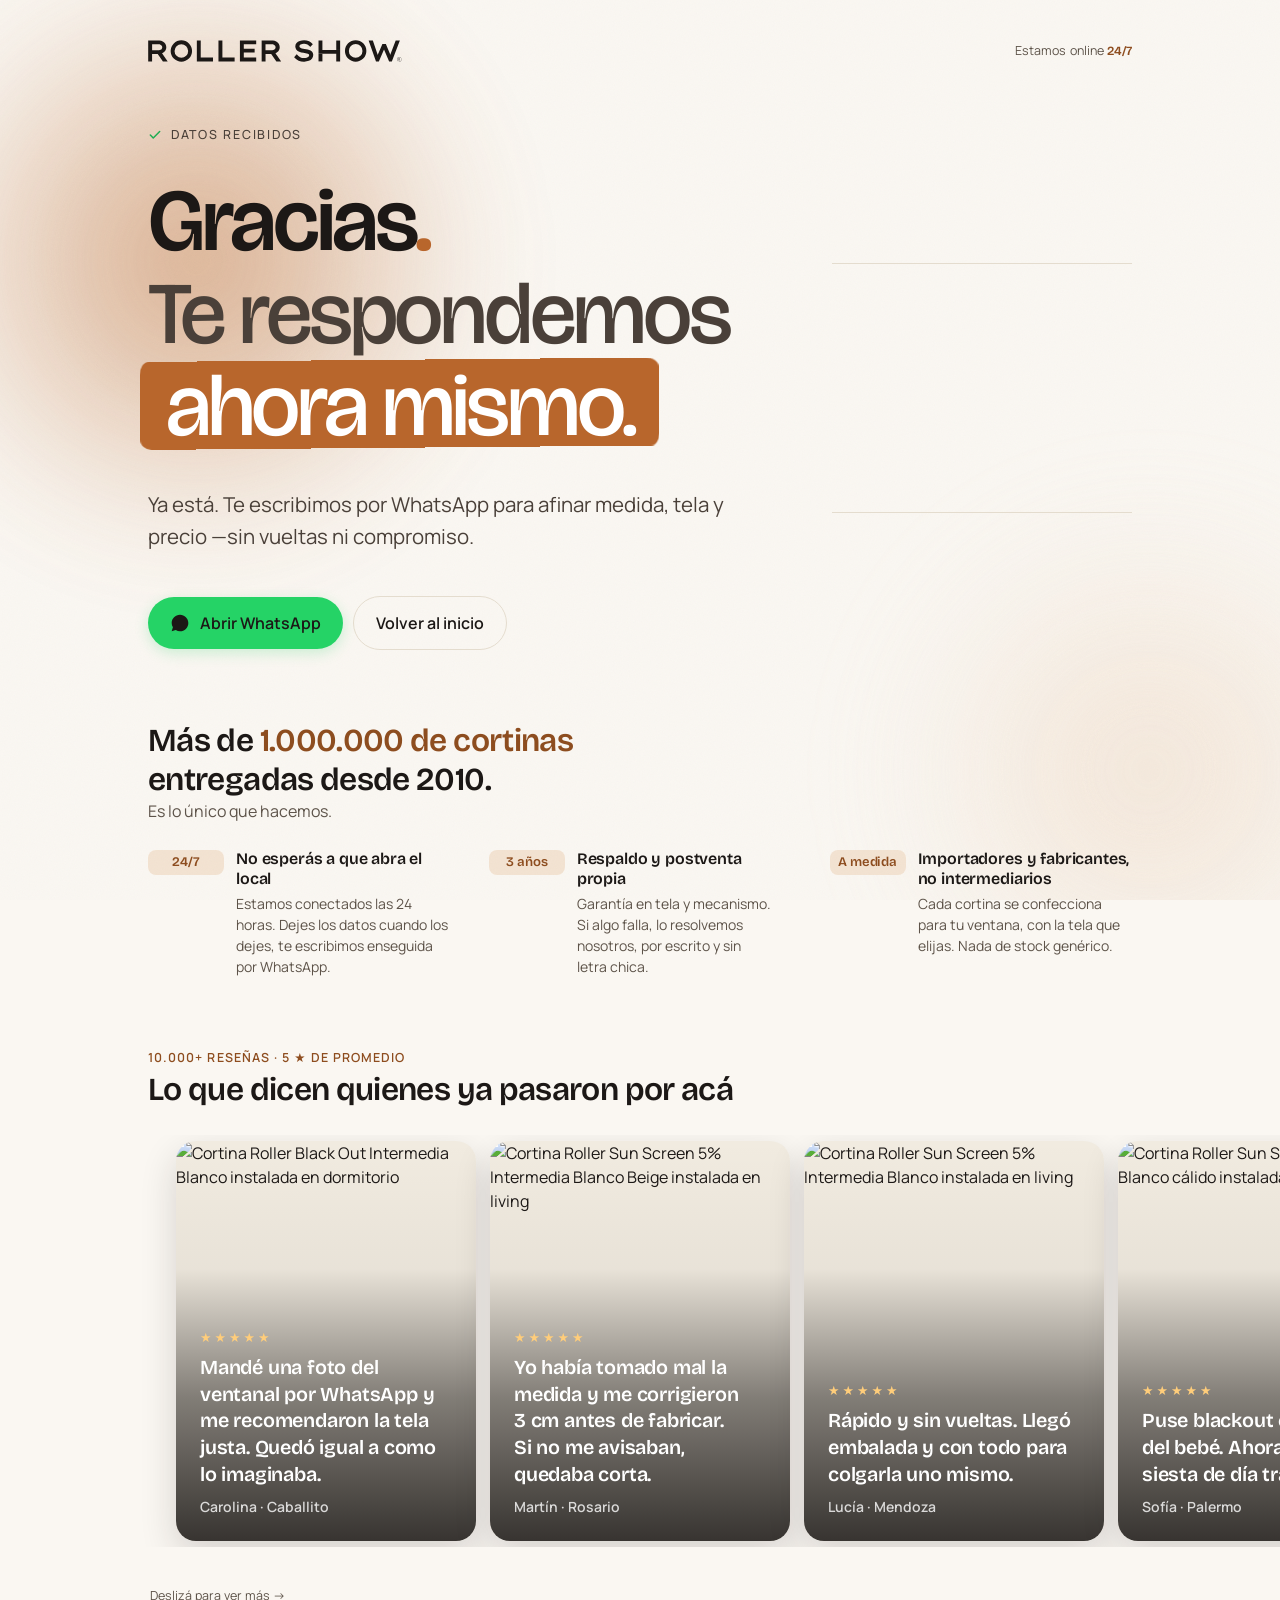
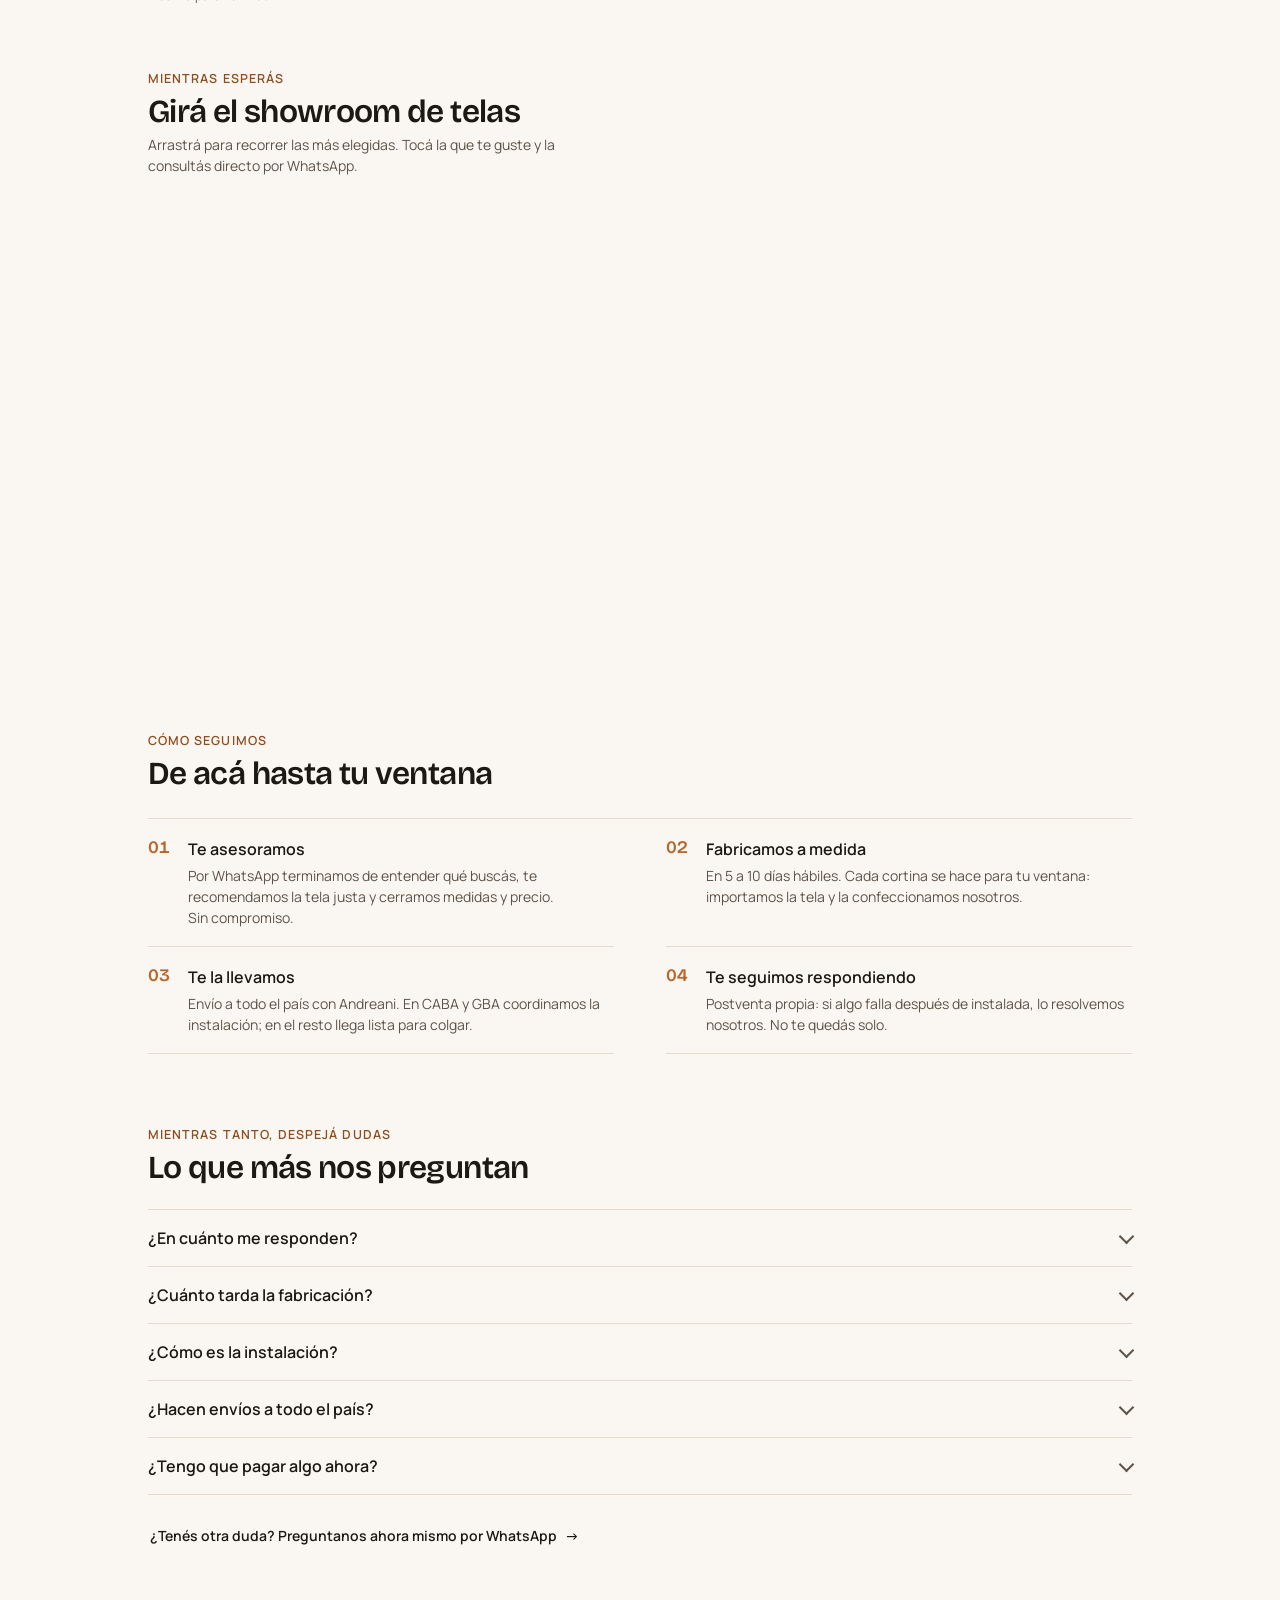
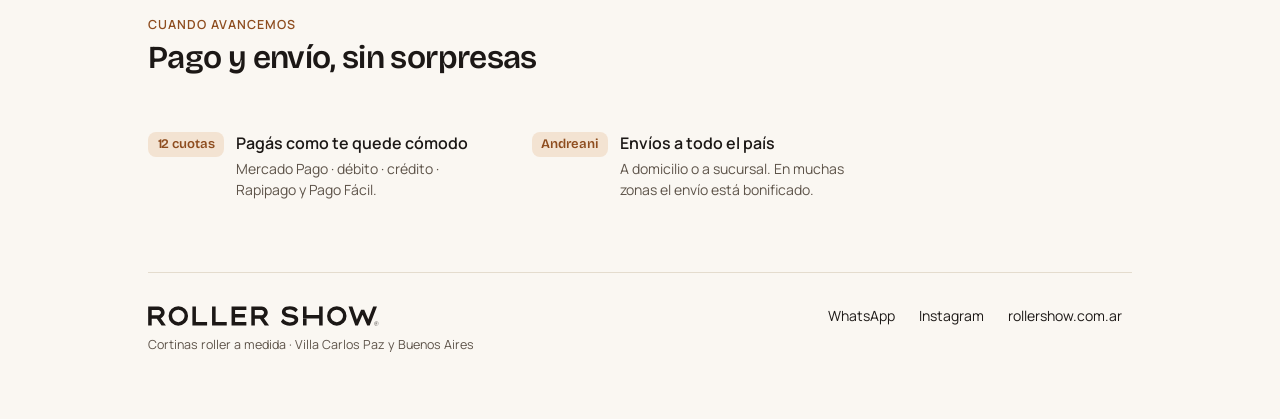
==== commit e1247967: "fix: centrado del carrusel 3D de telas (wrapper justify-center faltante)" ====
--- a/gracias/index.html
+++ b/gracias/index.html
@@ -1,8 +1,8 @@
 <!DOCTYPE html><html lang="es-AR"> <head><meta charset="UTF-8"><meta name="viewport" content="width=device-width, initial-scale=1"><meta name="color-scheme" content="light"><!-- Maqueta en desarrollo: evita que el navegador (sobre todo en mobile)
          sirva una versión vieja cacheada mientras se itera. --><meta http-equiv="Cache-Control" content="no-store, must-revalidate"><meta http-equiv="Pragma" content="no-cache"><link rel="icon" type="image/svg+xml" href="/favicon.svg"><link rel="preconnect" href="https://cdn.rollershow.com.ar"><link rel="preconnect" href="https://fonts.googleapis.com"><link rel="preconnect" href="https://fonts.gstatic.com" crossorigin><!-- Tipografía: el sitio usa Geist + Instrument Serif (masterplan §26);
          las landings con bareLayout traen su propio sistema (Bricolage + Manrope).
-         Se carga solo el set que la página usa — un único <link>, no @import. --><link href="https://fonts.googleapis.com/css2?family=Bricolage+Grotesque:opsz,wght@12..96,400;12..96,500;12..96,600;12..96,700;12..96,800&family=Manrope:wght@400;500;600;700&display=swap" rel="stylesheet"><title>¡Gracias! Te estamos respondiendo por WhatsApp | RollerShow</title><meta name="description" content="Ya tenemos tus datos. Te escribimos por WhatsApp en minutos, a cualquier hora, para afinar tu presupuesto y asesorarte sin compromiso."><link rel="canonical" href="https://www.rollershow.com.ar/gracias"><meta property="og:type" content="website"><meta property="og:title" content="¡Gracias! Te estamos respondiendo por WhatsApp | RollerShow"><meta property="og:description" content="Ya tenemos tus datos. Te escribimos por WhatsApp en minutos, a cualquier hora, para afinar tu presupuesto y asesorarte sin compromiso."><meta property="og:url" content="https://www.rollershow.com.ar/gracias"><meta property="og:image" content="https://www.rollershow.com.ar/assets/og-default.jpg"><meta property="og:site_name" content="RollerShow"><meta property="og:locale" content="es_AR"><meta name="twitter:card" content="summary_large_image"><meta name="twitter:title" content="¡Gracias! Te estamos respondiendo por WhatsApp | RollerShow"><meta name="twitter:description" content="Ya tenemos tus datos. Te escribimos por WhatsApp en minutos, a cualquier hora, para afinar tu presupuesto y asesorarte sin compromiso."><meta name="twitter:image" content="https://www.rollershow.com.ar/assets/og-default.jpg"><!-- Alpine.js para interactividad puntual (mega-menú, modales, before/after, filtros). --><script defer src="https://unpkg.com/alpinejs@3.14.8/dist/cdn.min.js"></script><link rel="stylesheet" href="/_astro/_familia_.bE-k-vvw.css">
-<link rel="stylesheet" href="/_astro/gracias.C9Tplqex.css"></head> <body class="min-h-screen flex flex-col bg-bg page-gracias">   <main class="gracias"> <!-- Capa de luz cálida FIJA en la zona superior del viewport. Su forma
+         Se carga solo el set que la página usa — un único <link>, no @import. --><link href="https://fonts.googleapis.com/css2?family=Bricolage+Grotesque:opsz,wght@12..96,400;12..96,500;12..96,600;12..96,700;12..96,800&family=Manrope:wght@400;500;600;700&display=swap" rel="stylesheet"><title>¡Gracias! Te estamos respondiendo por WhatsApp | RollerShow</title><meta name="description" content="Ya tenemos tus datos. Te escribimos por WhatsApp en minutos, a cualquier hora, para afinar tu presupuesto y asesorarte sin compromiso."><link rel="canonical" href="https://www.rollershow.com.ar/gracias"><meta property="og:type" content="website"><meta property="og:title" content="¡Gracias! Te estamos respondiendo por WhatsApp | RollerShow"><meta property="og:description" content="Ya tenemos tus datos. Te escribimos por WhatsApp en minutos, a cualquier hora, para afinar tu presupuesto y asesorarte sin compromiso."><meta property="og:url" content="https://www.rollershow.com.ar/gracias"><meta property="og:image" content="https://www.rollershow.com.ar/assets/og-default.jpg"><meta property="og:site_name" content="RollerShow"><meta property="og:locale" content="es_AR"><meta name="twitter:card" content="summary_large_image"><meta name="twitter:title" content="¡Gracias! Te estamos respondiendo por WhatsApp | RollerShow"><meta name="twitter:description" content="Ya tenemos tus datos. Te escribimos por WhatsApp en minutos, a cualquier hora, para afinar tu presupuesto y asesorarte sin compromiso."><meta name="twitter:image" content="https://www.rollershow.com.ar/assets/og-default.jpg"><!-- Alpine.js para interactividad puntual (mega-menú, modales, before/after, filtros). --><script defer src="https://unpkg.com/alpinejs@3.14.8/dist/cdn.min.js"></script><link rel="stylesheet" href="/_astro/_familia_.Chgvzlh0.css">
+<link rel="stylesheet" href="/_astro/gracias.BtnespLJ.css"></head> <body class="min-h-screen flex flex-col bg-bg page-gracias">   <main class="gracias"> <!-- Capa de luz cálida FIJA en la zona superior del viewport. Su forma
          muta suave manejada por el scroll (animation-timeline: scroll): bajás
          y morfea, subís y vuelve. Compositor, 0 JS. Degrada estática. --> <div class="g-aurora" aria-hidden="true"> <span class="g-aurora__blob g-aurora__blob--1"></span> <span class="g-aurora__blob g-aurora__blob--2"></span> </div> <header class="g-top"> <a class="g-brand" href="https://rollershow.com.ar" target="_blank" rel="noopener noreferrer" aria-label="Roller Show"> <svg class="g-brand__logo" viewBox="0 0 600 52" aria-hidden="true"><use href="#rs-logo"></use></svg> </a> <span class="g-online" role="status" aria-live="polite">Estamos online <b>24/7</b> </span> </header> <section class="g-hero"> <div class="g-hero__intro"> <p class="g-status" role="status"> <svg viewBox="0 0 24 24" fill="none" stroke="currentColor" stroke-width="2.6" stroke-linecap="round" stroke-linejoin="round" aria-hidden="true"><polyline points="20 6 9 17 4 12"></polyline></svg>
 Datos recibidos
@@ -12,7 +12,26 @@
 Ya está. Te escribimos por WhatsApp para afinar medida, tela y precio
         —sin vueltas ni compromiso.
 </p> </div><!-- /.g-hero__intro --> <!-- Estado en vivo (React island): timer real corriendo + progreso +
-           entrada escalonada. El detalle interactivo "vivo" del primer fold. --> <style>astro-island,astro-slot,astro-static-slot{display:contents}</style><script>(()=>{var e=async t=>{await(await t())()};(self.Astro||(self.Astro={})).load=e;window.dispatchEvent(new Event("astro:load"));})();;(()=>{var A=Object.defineProperty;var g=(i,o,a)=>o in i?A(i,o,{enumerable:!0,configurable:!0,writable:!0,value:a}):i[o]=a;var d=(i,o,a)=>g(i,typeof o!="symbol"?o+"":o,a);{let i={0:t=>m(t),1:t=>a(t),2:t=>new RegExp(t),3:t=>new Date(t),4:t=>new Map(a(t)),5:t=>new Set(a(t)),6:t=>BigInt(t),7:t=>new URL(t),8:t=>new Uint8Array(t),9:t=>new Uint16Array(t),10:t=>new Uint32Array(t),11:t=>1/0*t},o=t=>{let[l,e]=t;return l in i?i[l](e):void 0},a=t=>t.map(o),m=t=>typeof t!="object"||t===null?t:Object.fromEntries(Object.entries(t).map(([l,e])=>[l,o(e)]));class y extends HTMLElement{constructor(){super(...arguments);d(this,"Component");d(this,"hydrator");d(this,"hydrate",async()=>{var b;if(!this.hydrator||!this.isConnected)return;let e=(b=this.parentElement)==null?void 0:b.closest("astro-island[ssr]");if(e){e.addEventListener("astro:hydrate",this.hydrate,{once:!0});return}let c=this.querySelectorAll("astro-slot"),n={},h=this.querySelectorAll("template[data-astro-template]");for(let r of h){let s=r.closest(this.tagName);s!=null&&s.isSameNode(this)&&(n[r.getAttribute("data-astro-template")||"default"]=r.innerHTML,r.remove())}for(let r of c){let s=r.closest(this.tagName);s!=null&&s.isSameNode(this)&&(n[r.getAttribute("name")||"default"]=r.innerHTML)}let p;try{p=this.hasAttribute("props")?m(JSON.parse(this.getAttribute("props"))):{}}catch(r){let s=this.getAttribute("component-url")||"<unknown>",v=this.getAttribute("component-export");throw v&&(s+=` (export ${v})`),console.error(`[hydrate] Error parsing props for component ${s}`,this.getAttribute("props"),r),r}let u;await this.hydrator(this)(this.Component,p,n,{client:this.getAttribute("client")}),this.removeAttribute("ssr"),this.dispatchEvent(new CustomEvent("astro:hydrate"))});d(this,"unmount",()=>{this.isConnected||this.dispatchEvent(new CustomEvent("astro:unmount"))})}disconnectedCallback(){document.removeEventListener("astro:after-swap",this.unmount),document.addEventListener("astro:after-swap",this.unmount,{once:!0})}connectedCallback(){if(!this.hasAttribute("await-children")||document.readyState==="interactive"||document.readyState==="complete")this.childrenConnectedCallback();else{let e=()=>{document.removeEventListener("DOMContentLoaded",e),c.disconnect(),this.childrenConnectedCallback()},c=new MutationObserver(()=>{var n;((n=this.lastChild)==null?void 0:n.nodeType)===Node.COMMENT_NODE&&this.lastChild.nodeValue==="astro:end"&&(this.lastChild.remove(),e())});c.observe(this,{childList:!0}),document.addEventListener("DOMContentLoaded",e)}}async childrenConnectedCallback(){let e=this.getAttribute("before-hydration-url");e&&await import(e),this.start()}async start(){let e=JSON.parse(this.getAttribute("opts")),c=this.getAttribute("client");if(Astro[c]===void 0){window.addEventListener(`astro:${c}`,()=>this.start(),{once:!0});return}try{await Astro[c](async()=>{let n=this.getAttribute("renderer-url"),[h,{default:p}]=await Promise.all([import(this.getAttribute("component-url")),n?import(n):()=>()=>{}]),u=this.getAttribute("component-export")||"default";if(!u.includes("."))this.Component=h[u];else{this.Component=h;for(let f of u.split("."))this.Component=this.Component[f]}return this.hydrator=p,this.hydrate},e,this)}catch(n){console.error(`[astro-island] Error hydrating ${this.getAttribute("component-url")}`,n)}}attributeChangedCallback(){this.hydrate()}}d(y,"observedAttributes",["props"]),customElements.get("astro-island")||customElements.define("astro-island",y)}})();</script><astro-island uid="1gVqiV" prefix="r0" component-url="/_astro/HeroLiveStatus.q9fBPxdK.js" component-export="default" renderer-url="/_astro/client.DrE9CFQR.js" props="{}" ssr="" client="load" opts="{&quot;name&quot;:&quot;HeroLiveStatus&quot;,&quot;value&quot;:true}" await-children=""><ol class="g-steps" aria-label="Qué sigue"><li class="g-step g-step--done" style="opacity:0;transform:translateY(10px)"><span class="g-step__mark" aria-hidden="true"><svg viewBox="0 0 24 24" fill="none" stroke="currentColor" stroke-width="3" stroke-linecap="round" stroke-linejoin="round"><polyline points="20 6 9 17 4 12"></polyline></svg></span><span class="g-step__body"><b>Recibimos tus datos</b><small>Hace <!-- -->0:00</small></span></li><li class="g-step g-step--active" style="opacity:0;transform:translateY(10px)"><span class="g-step__mark" aria-hidden="true"><span class="g-step__spin"></span></span><span class="g-step__body"><b>Armamos tu presupuesto</b><span class="g-step__bar" aria-hidden="true"><span class="g-step__bar-fill" style="width:8%"></span></span></span></li><li class="g-step" style="opacity:0;transform:translateY(10px)"><span class="g-step__mark" aria-hidden="true"><svg viewBox="0 0 24 24" fill="currentColor" aria-hidden="true"><path d="M17.5 14.4c-.3-.1-1.7-.8-2-.9-.3-.1-.5-.1-.7.2-.2.3-.7.9-.9 1.1-.2.2-.3.2-.6.1-.3-.1-1.2-.4-2.2-1.4-.8-.7-1.4-1.6-1.5-1.9-.2-.3 0-.5.1-.6.1-.1.3-.3.4-.5.1-.2.2-.3.2-.5.1-.2 0-.4 0-.5-.1-.1-.7-1.6-.9-2.2-.2-.6-.5-.5-.7-.5h-.6c-.2 0-.5.1-.8.4-.3.3-1 1-1 2.5s1 2.9 1.2 3.1c.1.2 2 3.1 4.9 4.3 2.9 1.2 2.9.8 3.4.7.5-.1 1.7-.7 1.9-1.3.2-.6.2-1.2.2-1.3-.1-.1-.3-.2-.6-.3zM12 2C6.5 2 2 6.5 2 12c0 1.9.5 3.7 1.5 5.2L2 22l4.9-1.5C8.4 21.5 10.2 22 12 22c5.5 0 10-4.5 10-10S17.5 2 12 2z"></path></svg></span><span class="g-step__body"><b>Te escribimos por WhatsApp</b><small>En ~1 min</small></span></li></ol><!--astro:end--></astro-island> <div class="g-hero__actions"> <div class="g-cta"> <a class="g-btn g-btn--primary" href="https://wa.me/5491140813223?text=Hola%2C%20acabo%20de%20completar%20mis%20datos%20para%20una%20cotizaci%C3%B3n." target="_blank" rel="noopener noreferrer" id="gWhatsAppLink"> <svg viewBox="0 0 24 24" fill="currentColor" aria-hidden="true"><path d="M17.5 14.4c-.3-.1-1.7-.8-2-.9-.3-.1-.5-.1-.7.2-.2.3-.7.9-.9 1.1-.2.2-.3.2-.6.1-.3-.1-1.2-.4-2.2-1.4-.8-.7-1.4-1.6-1.5-1.9-.2-.3 0-.5.1-.6.1-.1.3-.3.4-.5.1-.2.2-.3.2-.5.1-.2 0-.4 0-.5-.1-.1-.7-1.6-.9-2.2-.2-.6-.5-.5-.7-.5h-.6c-.2 0-.5.1-.8.4-.3.3-1 1-1 2.5s1 2.9 1.2 3.1c.1.2 2 3.1 4.9 4.3 2.9 1.2 2.9.8 3.4.7.5-.1 1.7-.7 1.9-1.3.2-.6.2-1.2.2-1.3-.1-.1-.3-.2-.6-.3zM12 2C6.5 2 2 6.5 2 12c0 1.9.5 3.7 1.5 5.2L2 22l4.9-1.5C8.4 21.5 10.2 22 12 22c5.5 0 10-4.5 10-10S17.5 2 12 2z"></path></svg>
+           entrada escalonada. El detalle interactivo "vivo" del primer fold. --> <ol class="g-steps" aria-label="Qué sigue" x-data="heroLiveStatus()" x-init="init()"> <li class="g-step g-step--done g-step--anim" style="--step-delay:0.15s"> <span class="g-step__mark" aria-hidden="true"> <svg viewBox="0 0 24 24" fill="none" stroke="currentColor" stroke-width="3" stroke-linecap="round" stroke-linejoin="round"><polyline points="20 6 9 17 4 12"></polyline></svg> </span> <span class="g-step__body"> <b>Recibimos tus datos</b> <small x-text="'Hace ' + fmt(elapsed)">Hace 0:00</small> </span> </li> <li class="g-step g-step--active g-step--anim" style="--step-delay:0.27s"> <span class="g-step__mark" aria-hidden="true"> <span class="g-step__spin"></span> </span> <span class="g-step__body"> <b>Armamos tu presupuesto</b> <span class="g-step__bar" aria-hidden="true"> <span class="g-step__bar-fill g-bar-anim"></span> </span> </span> </li> <li class="g-step g-step--anim" style="--step-delay:0.39s"> <span class="g-step__mark" aria-hidden="true"> <svg viewBox="0 0 24 24" fill="currentColor" aria-hidden="true"><path d="M17.5 14.4c-.3-.1-1.7-.8-2-.9-.3-.1-.5-.1-.7.2-.2.3-.7.9-.9 1.1-.2.2-.3.2-.6.1-.3-.1-1.2-.4-2.2-1.4-.8-.7-1.4-1.6-1.5-1.9-.2-.3 0-.5.1-.6.1-.1.3-.3.4-.5.1-.2.2-.3.2-.5.1-.2 0-.4 0-.5-.1-.1-.7-1.6-.9-2.2-.2-.6-.5-.5-.7-.5h-.6c-.2 0-.5.1-.8.4-.3.3-1 1-1 2.5s1 2.9 1.2 3.1c.1.2 2 3.1 4.9 4.3 2.9 1.2 2.9.8 3.4.7.5-.1 1.7-.7 1.9-1.3.2-.6.2-1.2.2-1.3-.1-.1-.3-.2-.6-.3zM12 2C6.5 2 2 6.5 2 12c0 1.9.5 3.7 1.5 5.2L2 22l4.9-1.5C8.4 21.5 10.2 22 12 22c5.5 0 10-4.5 10-10S17.5 2 12 2z"></path></svg> </span> <span class="g-step__body"> <b>Te escribimos por WhatsApp</b> <small>En ~1 min</small> </span> </li> </ol>  <script>
+  window.heroLiveStatus = function () {
+    return {
+      elapsed: 0,
+      init() {
+        requestAnimationFrame(() => {
+          this.$el.querySelectorAll('.g-step--anim').forEach(el => {
+            el.classList.add('g-step--visible');
+          });
+        });
+        setInterval(() => this.elapsed++, 1000);
+      },
+      fmt(s) {
+        const m = Math.floor(s / 60);
+        const ss = s % 60;
+        return m + ':' + String(ss).padStart(2, '0');
+      },
+    };
+  };
+</script> <div class="g-hero__actions"> <div class="g-cta"> <a class="g-btn g-btn--primary" href="https://wa.me/5491140813223?text=Hola%2C%20acabo%20de%20completar%20mis%20datos%20para%20una%20cotizaci%C3%B3n." target="_blank" rel="noopener noreferrer" id="gWhatsAppLink"> <svg viewBox="0 0 24 24" fill="currentColor" aria-hidden="true"><path d="M17.5 14.4c-.3-.1-1.7-.8-2-.9-.3-.1-.5-.1-.7.2-.2.3-.7.9-.9 1.1-.2.2-.3.2-.6.1-.3-.1-1.2-.4-2.2-1.4-.8-.7-1.4-1.6-1.5-1.9-.2-.3 0-.5.1-.6.1-.1.3-.3.4-.5.1-.2.2-.3.2-.5.1-.2 0-.4 0-.5-.1-.1-.7-1.6-.9-2.2-.2-.6-.5-.5-.7-.5h-.6c-.2 0-.5.1-.8.4-.3.3-1 1-1 2.5s1 2.9 1.2 3.1c.1.2 2 3.1 4.9 4.3 2.9 1.2 2.9.8 3.4.7.5-.1 1.7-.7 1.9-1.3.2-.6.2-1.2.2-1.3-.1-.1-.3-.2-.6-.3zM12 2C6.5 2 2 6.5 2 12c0 1.9.5 3.7 1.5 5.2L2 22l4.9-1.5C8.4 21.5 10.2 22 12 22c5.5 0 10-4.5 10-10S17.5 2 12 2z"></path></svg>
 Abrir WhatsApp
 </a> <a class="g-btn g-btn--ghost" href="https://rollershow.com.ar" target="_blank" rel="noopener noreferrer">Volver al inicio</a> </div> </div><!-- /.g-hero__actions --> </section> <!-- Banda de prueba social — cifras grandes con count-up al entrar en
          viewport. Autoridad instantánea mientras el lead espera el WhatsApp. --> <!-- Prueba social tejida en una línea, sin muro de contadores --> <!-- Un solo beat de credibilidad: titular de prueba + 3 puntos, cada uno
@@ -21,7 +40,97 @@
 Más de <b>1.000.000 de cortinas</b> entregadas desde 2010.
 <span>Es lo único que hacemos.</span> </p> <ul class="g-reassure"> <li class="g-reassure__item"> <span class="g-tag" aria-hidden="true">24/7</span> <div class="g-reassure__txt"> <p class="g-reassure__h">No esperás a que abra el local</p> <p class="g-reassure__p">Estamos conectados las 24 horas. Dejes los datos cuando los dejes, te escribimos enseguida por WhatsApp.</p> </div> </li> <li class="g-reassure__item"> <span class="g-tag" aria-hidden="true">3 años</span> <div class="g-reassure__txt"> <p class="g-reassure__h">Respaldo y postventa propia</p> <p class="g-reassure__p">Garantía en tela y mecanismo. Si algo falla, lo resolvemos nosotros, por escrito y sin letra chica.</p> </div> </li> <li class="g-reassure__item"> <span class="g-tag" aria-hidden="true">A medida</span> <div class="g-reassure__txt"> <p class="g-reassure__h">Importadores y fabricantes, no intermediarios</p> <p class="g-reassure__p">Cada cortina se confecciona para tu ventana, con la tela que elijas. Nada de stock genérico.</p> </div> </li> </ul> </section> <!-- Testimonios — MAQUETA: los nombres/quotes son representativos para
          prototipo. En producción reemplazar por reseñas reales con consentimiento
-         (la API no expone nombres de clientes). Las cifras 10.000+ / 5★ son reales. --> <section class="g-revs reveal" aria-label="Lo que dicen los clientes"> <div class="g-revs__head"> <p class="g-eyebrow">10.000+ reseñas · 5 ★ de promedio</p> <h2 class="g-revs__title">Lo que dicen quienes ya pasaron por acá</h2> </div> <div class="g-revs__rail" role="list" tabindex="0" aria-label="Reseñas de clientes, deslizá o usá las flechas"> <article class="g-revcard" role="listitem"> <img class="g-revcard__img" src="https://cdn.rollershow.com.ar/fotos/black-out-intermedia-blanco-335.jpg?width=400&auto=webp" alt="Cortina Roller Black Out Intermedia Blanco instalada en dormitorio" loading="lazy" decoding="async"> <div class="g-revcard__scrim"></div> <div class="g-revcard__body"> <div class="g-revcard__stars" aria-label="5 de 5 estrellas">★★★★★</div> <blockquote class="g-revcard__quote">Mandé una foto del ventanal por WhatsApp y me recomendaron la tela justa. Quedó igual a como lo imaginaba.</blockquote> <figcaption class="g-revcard__by">Carolina · Caballito</figcaption> </div> </article><article class="g-revcard" role="listitem"> <img class="g-revcard__img" src="https://cdn.rollershow.com.ar/fotos/foto-whatsapp-sun-screen-5-intermedia-beige-snow-487.jpg?width=400&auto=webp" alt="Cortina Roller Sun Screen 5% Intermedia Blanco Beige instalada en living" loading="lazy" decoding="async"> <div class="g-revcard__scrim"></div> <div class="g-revcard__body"> <div class="g-revcard__stars" aria-label="5 de 5 estrellas">★★★★★</div> <blockquote class="g-revcard__quote">Yo había tomado mal la medida y me corrigieron 3 cm antes de fabricar. Si no me avisaban, quedaba corta.</blockquote> <figcaption class="g-revcard__by">Martín · Rosario</figcaption> </div> </article><article class="g-revcard" role="listitem"> <img class="g-revcard__img" src="https://cdn.rollershow.com.ar/fotos/foto-whatsapp-sun-screen-5-intermedia-blanco-snow-471.jpg?width=400&auto=webp" alt="Cortina Roller Sun Screen 5% Intermedia Blanco instalada en living" loading="lazy" decoding="async"> <div class="g-revcard__scrim"></div> <div class="g-revcard__body"> <div class="g-revcard__stars" aria-label="5 de 5 estrellas">★★★★★</div> <blockquote class="g-revcard__quote">Rápido y sin vueltas. Llegó embalada y con todo para colgarla uno mismo.</blockquote> <figcaption class="g-revcard__by">Lucía · Mendoza</figcaption> </div> </article><article class="g-revcard" role="listitem"> <img class="g-revcard__img" src="https://cdn.rollershow.com.ar/fotos/foto-whatsapp-sun-screen-5-liviana-blanco-calido-439.jpg?width=400&auto=webp" alt="Cortina Roller Sun Screen 5% Liviana Blanco cálido instalada en cocina" loading="lazy" decoding="async"> <div class="g-revcard__scrim"></div> <div class="g-revcard__body"> <div class="g-revcard__stars" aria-label="5 de 5 estrellas">★★★★★</div> <blockquote class="g-revcard__quote">Puse blackout en el cuarto del bebé. Ahora duerme la siesta de día tranquilo.</blockquote> <figcaption class="g-revcard__by">Sofía · Palermo</figcaption> </div> </article><article class="g-revcard" role="listitem"> <img class="g-revcard__img" src="https://cdn.rollershow.com.ar/fotos/foto-vendedor-black-out-intermedia-natural-412.jpg?width=400&auto=webp" alt="Cortina Roller Black Out Intermedia Natural instalada en living" loading="lazy" decoding="async"> <div class="g-revcard__scrim"></div> <div class="g-revcard__body"> <div class="g-revcard__stars" aria-label="5 de 5 estrellas">★★★★★</div> <blockquote class="g-revcard__quote">Escribí un domingo a la noche pensando que contestaban el lunes y me respondió una persona al toque.</blockquote> <figcaption class="g-revcard__by">Diego · Villa Crespo</figcaption> </div> </article><article class="g-revcard" role="listitem"> <img class="g-revcard__img" src="https://cdn.rollershow.com.ar/fotos/foto-vendedor-sun-screen-5-pesada-blanco-398.jpg?width=400&auto=webp" alt="Cortina Roller Sun Screen 5% Pesada Blanco instalada en living" loading="lazy" decoding="async"> <div class="g-revcard__scrim"></div> <div class="g-revcard__body"> <div class="g-revcard__stars" aria-label="5 de 5 estrellas">★★★★★</div> <blockquote class="g-revcard__quote">Soy de Neuquén y tenía miedo con el envío. Llegó perfecta y la colgué sola en 15 minutos.</blockquote> <figcaption class="g-revcard__by">Romina · Neuquén</figcaption> </div> </article><article class="g-revcard" role="listitem"> <img class="g-revcard__img" src="https://cdn.rollershow.com.ar/fotos/foto-vendedor-tusor-alhel-natural-379.jpg?width=400&auto=webp" alt="Cortina Tradicionales Tusor Alhelí Natural instalada en comedor" loading="lazy" decoding="async"> <div class="g-revcard__scrim"></div> <div class="g-revcard__body"> <div class="g-revcard__stars" aria-label="5 de 5 estrellas">★★★★★</div> <blockquote class="g-revcard__quote">No sabía si ir por sunscreen o blackout. Me lo explicaron con ejemplos y elegí bien.</blockquote> <figcaption class="g-revcard__by">Federico · Belgrano</figcaption> </div> </article><article class="g-revcard" role="listitem"> <img class="g-revcard__img" src="https://cdn.rollershow.com.ar/fotos/foto-whatsapp-black-out-pesada-blanco-437.jpg?width=400&auto=webp" alt="Cortina Roller Black Out Pesada Blanco instalada en living" loading="lazy" decoding="async"> <div class="g-revcard__scrim"></div> <div class="g-revcard__body"> <div class="g-revcard__stars" aria-label="5 de 5 estrellas">★★★★★</div> <blockquote class="g-revcard__quote">Tengo un ventanal de 2,80 y en otros lados me decían que iba con empalme. Acá lo hicieron de una sola pieza.</blockquote> <figcaption class="g-revcard__by">Valentina · Nordelta</figcaption> </div> </article><article class="g-revcard" role="listitem"> <img class="g-revcard__img" src="https://cdn.rollershow.com.ar/fotos/black-out-liviana-natural-309.jpg?width=400&auto=webp" alt="Cortina Roller Black Out Liviana Natural instalada en comedor" loading="lazy" decoding="async"> <div class="g-revcard__scrim"></div> <div class="g-revcard__body"> <div class="g-revcard__stars" aria-label="5 de 5 estrellas">★★★★★</div> <blockquote class="g-revcard__quote">12 cuotas sin interés, eso me terminó de convencer.</blockquote> <figcaption class="g-revcard__by">Nicolás · Quilmes</figcaption> </div> </article><article class="g-revcard" role="listitem"> <img class="g-revcard__img" src="https://cdn.rollershow.com.ar/fotos/foto-whatsapp-gasa-ceibo-blanco-701.jpg?width=400&auto=webp" alt="Cortina Tradicionales Gasa Ceibo Blanco instalada en dormitorio" loading="lazy" decoding="async"> <div class="g-revcard__scrim"></div> <div class="g-revcard__body"> <div class="g-revcard__stars" aria-label="5 de 5 estrellas">★★★★★</div> <blockquote class="g-revcard__quote">Me mandaron fotos de la tela antes de despachar para confirmar el color. Re atentos.</blockquote> <figcaption class="g-revcard__by">Agustina · Córdoba</figcaption> </div> </article><article class="g-revcard" role="listitem"> <img class="g-revcard__img" src="https://cdn.rollershow.com.ar/fotos/gasa-r-stica-margarita-blanco-570.jpg?width=400&auto=webp" alt="Cortina Tradicionales Gasa Rústica Margarita Blanco instalada en living" loading="lazy" decoding="async"> <div class="g-revcard__scrim"></div> <div class="g-revcard__body"> <div class="g-revcard__stars" aria-label="5 de 5 estrellas">★★★★★</div> <blockquote class="g-revcard__quote">Renové todo el depto de una. Living y cuartos combinados, quedó impecable.</blockquote> <figcaption class="g-revcard__by">Joaquín · Recoleta</figcaption> </div> </article><article class="g-revcard" role="listitem"> <img class="g-revcard__img" src="https://cdn.rollershow.com.ar/fotos/decorativa-balc-nica-color-a-definir-545.jpg?width=400&auto=webp" alt="Cortina Roller Decorativa Balcánica instalada en living" loading="lazy" decoding="async"> <div class="g-revcard__scrim"></div> <div class="g-revcard__body"> <div class="g-revcard__stars" aria-label="5 de 5 estrellas">★★★★★</div> <blockquote class="g-revcard__quote">El sunscreen me deja ver el jardín pero corta el sol de la tarde que me mataba.</blockquote> <figcaption class="g-revcard__by">Marina · La Plata</figcaption> </div> </article><article class="g-revcard" role="listitem"> <img class="g-revcard__img" src="https://cdn.rollershow.com.ar/fotos/black-out-intermedia-blanco-335.jpg?width=400&auto=webp" alt="Cortina Roller Black Out Intermedia Blanco instalada en dormitorio" loading="lazy" decoding="async"> <div class="g-revcard__scrim"></div> <div class="g-revcard__body"> <div class="g-revcard__stars" aria-label="5 de 5 estrellas">★★★★★</div> <blockquote class="g-revcard__quote">Pedí presupuesto en tres lugares. Acá fueron los únicos que me asesoraron en serio y no solo tiraron un precio.</blockquote> <figcaption class="g-revcard__by">Pablo · Almagro</figcaption> </div> </article><article class="g-revcard" role="listitem"> <img class="g-revcard__img" src="https://cdn.rollershow.com.ar/fotos/foto-whatsapp-sun-screen-5-intermedia-beige-snow-487.jpg?width=400&auto=webp" alt="Cortina Roller Sun Screen 5% Intermedia Blanco Beige instalada en living" loading="lazy" decoding="async"> <div class="g-revcard__scrim"></div> <div class="g-revcard__body"> <div class="g-revcard__stars" aria-label="5 de 5 estrellas">★★★★★</div> <blockquote class="g-revcard__quote">Coordinaron la instalación en CABA ellos mismos. No tuve que mover un dedo.</blockquote> <figcaption class="g-revcard__by">Florencia · Núñez</figcaption> </div> </article><article class="g-revcard" role="listitem"> <img class="g-revcard__img" src="https://cdn.rollershow.com.ar/fotos/foto-whatsapp-sun-screen-5-intermedia-blanco-snow-471.jpg?width=400&auto=webp" alt="Cortina Roller Sun Screen 5% Intermedia Blanco instalada en living" loading="lazy" decoding="async"> <div class="g-revcard__scrim"></div> <div class="g-revcard__body"> <div class="g-revcard__stars" aria-label="5 de 5 estrellas">★★★★★</div> <blockquote class="g-revcard__quote">Soy medio exigente con las terminaciones y no tengo una queja. Impecables.</blockquote> <figcaption class="g-revcard__by">Carla · San Isidro</figcaption> </div> </article><article class="g-revcard" role="listitem"> <img class="g-revcard__img" src="https://cdn.rollershow.com.ar/fotos/foto-whatsapp-sun-screen-5-liviana-blanco-calido-439.jpg?width=400&auto=webp" alt="Cortina Roller Sun Screen 5% Liviana Blanco cálido instalada en cocina" loading="lazy" decoding="async"> <div class="g-revcard__scrim"></div> <div class="g-revcard__body"> <div class="g-revcard__stars" aria-label="5 de 5 estrellas">★★★★★</div> <blockquote class="g-revcard__quote">El blackout aísla bastante, se nota en el calor del verano.</blockquote> <figcaption class="g-revcard__by">Sebastián · Mar del Plata</figcaption> </div> </article><article class="g-revcard" role="listitem"> <img class="g-revcard__img" src="https://cdn.rollershow.com.ar/fotos/foto-vendedor-black-out-intermedia-natural-412.jpg?width=400&auto=webp" alt="Cortina Roller Black Out Intermedia Natural instalada en living" loading="lazy" decoding="async"> <div class="g-revcard__scrim"></div> <div class="g-revcard__body"> <div class="g-revcard__stars" aria-label="5 de 5 estrellas">★★★★★</div> <blockquote class="g-revcard__quote">Pregunté un montón de cosas y nunca me apuraron para cerrar. Eso se valora.</blockquote> <figcaption class="g-revcard__by">Daniela · Flores</figcaption> </div> </article><article class="g-revcard" role="listitem"> <img class="g-revcard__img" src="https://cdn.rollershow.com.ar/fotos/foto-vendedor-sun-screen-5-pesada-blanco-398.jpg?width=400&auto=webp" alt="Cortina Roller Sun Screen 5% Pesada Blanco instalada en living" loading="lazy" decoding="async"> <div class="g-revcard__scrim"></div> <div class="g-revcard__body"> <div class="g-revcard__stars" aria-label="5 de 5 estrellas">★★★★★</div> <blockquote class="g-revcard__quote">Las puse en la oficina y más de un cliente preguntó de dónde eran.</blockquote> <figcaption class="g-revcard__by">Gonzalo · Microcentro</figcaption> </div> </article><article class="g-revcard" role="listitem"> <img class="g-revcard__img" src="https://cdn.rollershow.com.ar/fotos/foto-vendedor-tusor-alhel-natural-379.jpg?width=400&auto=webp" alt="Cortina Tradicionales Tusor Alhelí Natural instalada en comedor" loading="lazy" decoding="async"> <div class="g-revcard__scrim"></div> <div class="g-revcard__body"> <div class="g-revcard__stars" aria-label="5 de 5 estrellas">★★★★★</div> <blockquote class="g-revcard__quote">Me mandaron muestras de color antes de avanzar. Pude elegir tranquila.</blockquote> <figcaption class="g-revcard__by">Julieta · Tigre</figcaption> </div> </article><article class="g-revcard" role="listitem"> <img class="g-revcard__img" src="https://cdn.rollershow.com.ar/fotos/foto-whatsapp-black-out-pesada-blanco-437.jpg?width=400&auto=webp" alt="Cortina Roller Black Out Pesada Blanco instalada en living" loading="lazy" decoding="async"> <div class="g-revcard__scrim"></div> <div class="g-revcard__body"> <div class="g-revcard__stars" aria-label="5 de 5 estrellas">★★★★★</div> <blockquote class="g-revcard__quote">Cambié una cortina vieja por blackout y el cuarto quedó oscuro total.</blockquote> <figcaption class="g-revcard__by">Matías · Lanús</figcaption> </div> </article> </div> <p class="g-revs__hint" aria-hidden="true">Deslizá para ver más →</p> </section> <section class="g-telas reveal" aria-label="Telas más elegidas"> <div class="g-telas__head"> <p class="g-eyebrow">Mientras esperás</p> <h2 class="g-telas__title">Girá el showroom de telas</h2> <p class="g-telas__sub">Arrastrá para recorrer las más elegidas. Tocá la que te guste y la consultás directo por WhatsApp.</p> </div> <script>(()=>{var l=(s,i,o)=>{let r=async()=>{await(await s())()},t=typeof i.value=="object"?i.value:void 0,c={rootMargin:t==null?void 0:t.rootMargin},n=new IntersectionObserver(e=>{for(let a of e)if(a.isIntersecting){n.disconnect(),r();break}},c);for(let e of o.children)n.observe(e)};(self.Astro||(self.Astro={})).visible=l;window.dispatchEvent(new Event("astro:visible"));})();</script><astro-island uid="1X4DHx" prefix="r1" component-url="/_astro/TelasCarousel3D.DUyxc77G.js" component-export="default" renderer-url="/_astro/client.DrE9CFQR.js" props="{&quot;telas&quot;:[1,[[0,{&quot;src&quot;:[0,&quot;https://cdn.rollershow.com.ar/telas/1746-black-out-liviana-blanco.1.jpg?width=850&amp;auto=webp&quot;],&quot;name&quot;:[0,&quot;Roller Black Out Liviana Blanco&quot;],&quot;funcion&quot;:[0,&quot;Black Out&quot;],&quot;wa&quot;:[0,&quot;https://wa.me/5491140813223?text=Hola!%20Vi%20la%20tela%20Roller%20Black%20Out%20Liviana%20Blanco%20en%20la%20web%20y%20me%20interesa%20para%20mi%20cotizaci%C3%B3n.&quot;]}],[0,{&quot;src&quot;:[0,&quot;https://cdn.rollershow.com.ar/telas/black-out-liviana-natural.1.jpg?width=850&amp;auto=webp&quot;],&quot;name&quot;:[0,&quot;Roller Black Out Liviana Natural&quot;],&quot;funcion&quot;:[0,&quot;Black Out&quot;],&quot;wa&quot;:[0,&quot;https://wa.me/5491140813223?text=Hola!%20Vi%20la%20tela%20Roller%20Black%20Out%20Liviana%20Natural%20en%20la%20web%20y%20me%20interesa%20para%20mi%20cotizaci%C3%B3n.&quot;]}],[0,{&quot;src&quot;:[0,&quot;https://cdn.rollershow.com.ar/telas/black-out-liviana-gris.1.jpg?width=850&amp;auto=webp&quot;],&quot;name&quot;:[0,&quot;Roller Black Out Liviana Gris&quot;],&quot;funcion&quot;:[0,&quot;Black Out&quot;],&quot;wa&quot;:[0,&quot;https://wa.me/5491140813223?text=Hola!%20Vi%20la%20tela%20Roller%20Black%20Out%20Liviana%20Gris%20en%20la%20web%20y%20me%20interesa%20para%20mi%20cotizaci%C3%B3n.&quot;]}],[0,{&quot;src&quot;:[0,&quot;https://cdn.rollershow.com.ar/telas/1755-sun-screen-5-liviana-blanco-calido.1.jpg?width=850&amp;auto=webp&quot;],&quot;name&quot;:[0,&quot;Roller Sun Screen 5% Liviana Blanco cálido&quot;],&quot;funcion&quot;:[0,&quot;Sun Screen&quot;],&quot;wa&quot;:[0,&quot;https://wa.me/5491140813223?text=Hola!%20Vi%20la%20tela%20Roller%20Sun%20Screen%205%25%20Liviana%20Blanco%20c%C3%A1lido%20en%20la%20web%20y%20me%20interesa%20para%20mi%20cotizaci%C3%B3n.&quot;]}],[0,{&quot;src&quot;:[0,&quot;https://cdn.rollershow.com.ar/telas/sun-screen-5-liviana-beige.1.jpg?width=850&amp;auto=webp&quot;],&quot;name&quot;:[0,&quot;Roller Sun Screen 5% Liviana Beige&quot;],&quot;funcion&quot;:[0,&quot;Sun Screen&quot;],&quot;wa&quot;:[0,&quot;https://wa.me/5491140813223?text=Hola!%20Vi%20la%20tela%20Roller%20Sun%20Screen%205%25%20Liviana%20Beige%20en%20la%20web%20y%20me%20interesa%20para%20mi%20cotizaci%C3%B3n.&quot;]}],[0,{&quot;src&quot;:[0,&quot;https://cdn.rollershow.com.ar/telas/sun-screen-5-liviana-gris-beige.1.jpg?width=850&amp;auto=webp&quot;],&quot;name&quot;:[0,&quot;Roller Sun Screen 5% Liviana Gris&quot;],&quot;funcion&quot;:[0,&quot;Sun Screen&quot;],&quot;wa&quot;:[0,&quot;https://wa.me/5491140813223?text=Hola!%20Vi%20la%20tela%20Roller%20Sun%20Screen%205%25%20Liviana%20Gris%20en%20la%20web%20y%20me%20interesa%20para%20mi%20cotizaci%C3%B3n.&quot;]}],[0,{&quot;src&quot;:[0,&quot;https://cdn.rollershow.com.ar/telas/black-out-intermedia-blanco.1.jpg?width=850&amp;auto=webp&quot;],&quot;name&quot;:[0,&quot;Roller Black Out Intermedia Blanco&quot;],&quot;funcion&quot;:[0,&quot;Black Out&quot;],&quot;wa&quot;:[0,&quot;https://wa.me/5491140813223?text=Hola!%20Vi%20la%20tela%20Roller%20Black%20Out%20Intermedia%20Blanco%20en%20la%20web%20y%20me%20interesa%20para%20mi%20cotizaci%C3%B3n.&quot;]}],[0,{&quot;src&quot;:[0,&quot;https://cdn.rollershow.com.ar/telas/black-out-intermedia-natural.1.jpg?width=850&amp;auto=webp&quot;],&quot;name&quot;:[0,&quot;Roller Black Out Intermedia Natural&quot;],&quot;funcion&quot;:[0,&quot;Black Out&quot;],&quot;wa&quot;:[0,&quot;https://wa.me/5491140813223?text=Hola!%20Vi%20la%20tela%20Roller%20Black%20Out%20Intermedia%20Natural%20en%20la%20web%20y%20me%20interesa%20para%20mi%20cotizaci%C3%B3n.&quot;]}]]]}" ssr="" client="visible" opts="{&quot;name&quot;:&quot;TelasCarousel3D&quot;,&quot;value&quot;:true}" await-children=""><div class="relative"><div class="relative h-[340px] w-full overflow-hidden sm:h-[460px]"><div class="flex h-full items-center justify-center" style="perspective:1000px;transform-style:preserve-3d;will-change:transform"><div class="relative flex h-full origin-center cursor-grab justify-center active:cursor-grabbing" draggable="false" style="width:1500px;transform-style:preserve-3d;transform:rotate3d(0, 1, 0, -10deg);-webkit-touch-callout:none;-webkit-user-select:none;user-select:none;touch-action:pan-y"><div class="absolute flex h-full origin-center items-center justify-center p-2" style="width:187.5px;transform:rotateY(0deg) translateZ(238.73241463784302px)"><div class="relative w-full overflow-hidden rounded-2xl bg-white shadow-[0_8px_30px_rgba(20,17,15,0.12)] ring-1 ring-black/5" style="filter:blur(4px)"><img src="https://cdn.rollershow.com.ar/telas/1746-black-out-liviana-blanco.1.jpg?width=850&amp;auto=webp" alt="Tela Roller Black Out Liviana Blanco" class="pointer-events-none aspect-[4/5] w-full object-cover" draggable="false"/><div class="absolute inset-x-0 bottom-0 flex items-end justify-between gap-2 bg-gradient-to-t from-black/70 to-transparent p-3 pt-8"><span class="text-sm font-medium leading-tight text-white">Roller Black Out Liviana Blanco</span><span class="shrink-0 rounded-full bg-white/90 px-2 py-0.5 text-[10px] font-semibold text-ink">Black Out</span></div></div></div><div class="absolute flex h-full origin-center items-center justify-center p-2" style="width:187.5px;transform:rotateY(45deg) translateZ(238.73241463784302px)"><div class="relative w-full overflow-hidden rounded-2xl bg-white shadow-[0_8px_30px_rgba(20,17,15,0.12)] ring-1 ring-black/5" style="filter:blur(4px)"><img src="https://cdn.rollershow.com.ar/telas/black-out-liviana-natural.1.jpg?width=850&amp;auto=webp" alt="Tela Roller Black Out Liviana Natural" class="pointer-events-none aspect-[4/5] w-full object-cover" draggable="false"/><div class="absolute inset-x-0 bottom-0 flex items-end justify-between gap-2 bg-gradient-to-t from-black/70 to-transparent p-3 pt-8"><span class="text-sm font-medium leading-tight text-white">Roller Black Out Liviana Natural</span><span class="shrink-0 rounded-full bg-white/90 px-2 py-0.5 text-[10px] font-semibold text-ink">Black Out</span></div></div></div><div class="absolute flex h-full origin-center items-center justify-center p-2" style="width:187.5px;transform:rotateY(90deg) translateZ(238.73241463784302px)"><div class="relative w-full overflow-hidden rounded-2xl bg-white shadow-[0_8px_30px_rgba(20,17,15,0.12)] ring-1 ring-black/5" style="filter:blur(4px)"><img src="https://cdn.rollershow.com.ar/telas/black-out-liviana-gris.1.jpg?width=850&amp;auto=webp" alt="Tela Roller Black Out Liviana Gris" class="pointer-events-none aspect-[4/5] w-full object-cover" draggable="false"/><div class="absolute inset-x-0 bottom-0 flex items-end justify-between gap-2 bg-gradient-to-t from-black/70 to-transparent p-3 pt-8"><span class="text-sm font-medium leading-tight text-white">Roller Black Out Liviana Gris</span><span class="shrink-0 rounded-full bg-white/90 px-2 py-0.5 text-[10px] font-semibold text-ink">Black Out</span></div></div></div><div class="absolute flex h-full origin-center items-center justify-center p-2" style="width:187.5px;transform:rotateY(135deg) translateZ(238.73241463784302px)"><div class="relative w-full overflow-hidden rounded-2xl bg-white shadow-[0_8px_30px_rgba(20,17,15,0.12)] ring-1 ring-black/5" style="filter:blur(4px)"><img src="https://cdn.rollershow.com.ar/telas/1755-sun-screen-5-liviana-blanco-calido.1.jpg?width=850&amp;auto=webp" alt="Tela Roller Sun Screen 5% Liviana Blanco cálido" class="pointer-events-none aspect-[4/5] w-full object-cover" draggable="false"/><div class="absolute inset-x-0 bottom-0 flex items-end justify-between gap-2 bg-gradient-to-t from-black/70 to-transparent p-3 pt-8"><span class="text-sm font-medium leading-tight text-white">Roller Sun Screen 5% Liviana Blanco cálido</span><span class="shrink-0 rounded-full bg-white/90 px-2 py-0.5 text-[10px] font-semibold text-ink">Sun Screen</span></div></div></div><div class="absolute flex h-full origin-center items-center justify-center p-2" style="width:187.5px;transform:rotateY(180deg) translateZ(238.73241463784302px)"><div class="relative w-full overflow-hidden rounded-2xl bg-white shadow-[0_8px_30px_rgba(20,17,15,0.12)] ring-1 ring-black/5" style="filter:blur(4px)"><img src="https://cdn.rollershow.com.ar/telas/sun-screen-5-liviana-beige.1.jpg?width=850&amp;auto=webp" alt="Tela Roller Sun Screen 5% Liviana Beige" class="pointer-events-none aspect-[4/5] w-full object-cover" draggable="false"/><div class="absolute inset-x-0 bottom-0 flex items-end justify-between gap-2 bg-gradient-to-t from-black/70 to-transparent p-3 pt-8"><span class="text-sm font-medium leading-tight text-white">Roller Sun Screen 5% Liviana Beige</span><span class="shrink-0 rounded-full bg-white/90 px-2 py-0.5 text-[10px] font-semibold text-ink">Sun Screen</span></div></div></div><div class="absolute flex h-full origin-center items-center justify-center p-2" style="width:187.5px;transform:rotateY(225deg) translateZ(238.73241463784302px)"><div class="relative w-full overflow-hidden rounded-2xl bg-white shadow-[0_8px_30px_rgba(20,17,15,0.12)] ring-1 ring-black/5" style="filter:blur(4px)"><img src="https://cdn.rollershow.com.ar/telas/sun-screen-5-liviana-gris-beige.1.jpg?width=850&amp;auto=webp" alt="Tela Roller Sun Screen 5% Liviana Gris" class="pointer-events-none aspect-[4/5] w-full object-cover" draggable="false"/><div class="absolute inset-x-0 bottom-0 flex items-end justify-between gap-2 bg-gradient-to-t from-black/70 to-transparent p-3 pt-8"><span class="text-sm font-medium leading-tight text-white">Roller Sun Screen 5% Liviana Gris</span><span class="shrink-0 rounded-full bg-white/90 px-2 py-0.5 text-[10px] font-semibold text-ink">Sun Screen</span></div></div></div><div class="absolute flex h-full origin-center items-center justify-center p-2" style="width:187.5px;transform:rotateY(270deg) translateZ(238.73241463784302px)"><div class="relative w-full overflow-hidden rounded-2xl bg-white shadow-[0_8px_30px_rgba(20,17,15,0.12)] ring-1 ring-black/5" style="filter:blur(4px)"><img src="https://cdn.rollershow.com.ar/telas/black-out-intermedia-blanco.1.jpg?width=850&amp;auto=webp" alt="Tela Roller Black Out Intermedia Blanco" class="pointer-events-none aspect-[4/5] w-full object-cover" draggable="false"/><div class="absolute inset-x-0 bottom-0 flex items-end justify-between gap-2 bg-gradient-to-t from-black/70 to-transparent p-3 pt-8"><span class="text-sm font-medium leading-tight text-white">Roller Black Out Intermedia Blanco</span><span class="shrink-0 rounded-full bg-white/90 px-2 py-0.5 text-[10px] font-semibold text-ink">Black Out</span></div></div></div><div class="absolute flex h-full origin-center items-center justify-center p-2" style="width:187.5px;transform:rotateY(315deg) translateZ(238.73241463784302px)"><div class="relative w-full overflow-hidden rounded-2xl bg-white shadow-[0_8px_30px_rgba(20,17,15,0.12)] ring-1 ring-black/5" style="filter:blur(4px)"><img src="https://cdn.rollershow.com.ar/telas/black-out-intermedia-natural.1.jpg?width=850&amp;auto=webp" alt="Tela Roller Black Out Intermedia Natural" class="pointer-events-none aspect-[4/5] w-full object-cover" draggable="false"/><div class="absolute inset-x-0 bottom-0 flex items-end justify-between gap-2 bg-gradient-to-t from-black/70 to-transparent p-3 pt-8"><span class="text-sm font-medium leading-tight text-white">Roller Black Out Intermedia Natural</span><span class="shrink-0 rounded-full bg-white/90 px-2 py-0.5 text-[10px] font-semibold text-ink">Black Out</span></div></div></div></div></div></div></div><!--astro:end--></astro-island> </section> <section class="g-proceso reveal" aria-label="Cómo trabajamos"> <div class="g-proceso__head"> <p class="g-eyebrow">Cómo seguimos</p> <h2 class="g-proceso__title">De acá hasta tu ventana</h2> </div> <ol class="g-proceso__list"> <li class="g-proceso__step"> <span class="g-proceso__n">01</span> <div class="g-proceso__txt"> <p class="g-proceso__h">Te asesoramos</p> <p class="g-proceso__p">Por WhatsApp terminamos de entender qué buscás, te recomendamos la tela justa y cerramos medidas y precio. Sin compromiso.</p> </div> </li> <li class="g-proceso__step"> <span class="g-proceso__n">02</span> <div class="g-proceso__txt"> <p class="g-proceso__h">Fabricamos a medida</p> <p class="g-proceso__p">En 5 a 10 días hábiles. Cada cortina se hace para tu ventana: importamos la tela y la confeccionamos nosotros.</p> </div> </li> <li class="g-proceso__step"> <span class="g-proceso__n">03</span> <div class="g-proceso__txt"> <p class="g-proceso__h">Te la llevamos</p> <p class="g-proceso__p">Envío a todo el país con Andreani. En CABA y GBA coordinamos la instalación; en el resto llega lista para colgar.</p> </div> </li> <li class="g-proceso__step"> <span class="g-proceso__n">04</span> <div class="g-proceso__txt"> <p class="g-proceso__h">Te seguimos respondiendo</p> <p class="g-proceso__p">Postventa propia: si algo falla después de instalada, lo resolvemos nosotros. No te quedás solo.</p> </div> </li> </ol> </section> <section class="g-faq reveal" aria-label="Preguntas frecuentes"> <div class="g-faq__head"> <p class="g-eyebrow">Mientras tanto, despejá dudas</p> <h2 class="g-faq__title">Lo que más nos preguntan</h2> </div> <div class="g-faq__list"> <details class="g-faq__item"> <summary>¿En cuánto me responden?<span class="g-faq__chev" aria-hidden="true"></span></summary> <p>Enseguida. Estamos conectados las 24 horas: te escribimos por WhatsApp en minutos, a cualquier hora y cualquier día.</p> </details> <details class="g-faq__item"> <summary>¿Cuánto tarda la fabricación?<span class="g-faq__chev" aria-hidden="true"></span></summary> <p>Entre 5 y 10 días hábiles desde que confirmás el pedido. Todo se fabrica a medida, no hay stock genérico.</p> </details> <details class="g-faq__item"> <summary>¿Cómo es la instalación?<span class="g-faq__chev" aria-hidden="true"></span></summary> <p>En CABA y GBA la coordinamos con vos. En el resto del país la cortina llega lista para colgar: con tarugos, tornillos e instructivo, la ponés en unos 15 minutos.</p> </details> <details class="g-faq__item"> <summary>¿Hacen envíos a todo el país?<span class="g-faq__chev" aria-hidden="true"></span></summary> <p>Sí, a todo el país con Andreani, a domicilio o a sucursal. El costo depende de tu localidad y en muchas zonas está bonificado.</p> </details> <details class="g-faq__item"> <summary>¿Tengo que pagar algo ahora?<span class="g-faq__chev" aria-hidden="true"></span></summary> <p>No. La cotización es gratis y sin compromiso. Recién avanzás cuando vos quieras, y podés pagar hasta en 12 cuotas.</p> </details> </div> <a class="g-faq__cta" href="https://wa.me/5491140813223?text=Hola%2C%20acabo%20de%20completar%20mis%20datos%20para%20una%20cotizaci%C3%B3n." target="_blank" rel="noopener noreferrer">
+         (la API no expone nombres de clientes). Las cifras 10.000+ / 5★ son reales. --> <section class="g-revs reveal" aria-label="Lo que dicen los clientes"> <div class="g-revs__head"> <p class="g-eyebrow">10.000+ reseñas · 5 ★ de promedio</p> <h2 class="g-revs__title">Lo que dicen quienes ya pasaron por acá</h2> </div> <div class="g-revs__rail" role="list" tabindex="0" aria-label="Reseñas de clientes, deslizá o usá las flechas"> <article class="g-revcard" role="listitem"> <img class="g-revcard__img" src="https://cdn.rollershow.com.ar/fotos/black-out-intermedia-blanco-335.jpg?width=400&auto=webp" alt="Cortina Roller Black Out Intermedia Blanco instalada en dormitorio" loading="lazy" decoding="async"> <div class="g-revcard__scrim"></div> <div class="g-revcard__body"> <div class="g-revcard__stars" aria-label="5 de 5 estrellas">★★★★★</div> <blockquote class="g-revcard__quote">Mandé una foto del ventanal por WhatsApp y me recomendaron la tela justa. Quedó igual a como lo imaginaba.</blockquote> <figcaption class="g-revcard__by">Carolina · Caballito</figcaption> </div> </article><article class="g-revcard" role="listitem"> <img class="g-revcard__img" src="https://cdn.rollershow.com.ar/fotos/foto-whatsapp-sun-screen-5-intermedia-beige-snow-487.jpg?width=400&auto=webp" alt="Cortina Roller Sun Screen 5% Intermedia Blanco Beige instalada en living" loading="lazy" decoding="async"> <div class="g-revcard__scrim"></div> <div class="g-revcard__body"> <div class="g-revcard__stars" aria-label="5 de 5 estrellas">★★★★★</div> <blockquote class="g-revcard__quote">Yo había tomado mal la medida y me corrigieron 3 cm antes de fabricar. Si no me avisaban, quedaba corta.</blockquote> <figcaption class="g-revcard__by">Martín · Rosario</figcaption> </div> </article><article class="g-revcard" role="listitem"> <img class="g-revcard__img" src="https://cdn.rollershow.com.ar/fotos/foto-whatsapp-sun-screen-5-intermedia-blanco-snow-471.jpg?width=400&auto=webp" alt="Cortina Roller Sun Screen 5% Intermedia Blanco instalada en living" loading="lazy" decoding="async"> <div class="g-revcard__scrim"></div> <div class="g-revcard__body"> <div class="g-revcard__stars" aria-label="5 de 5 estrellas">★★★★★</div> <blockquote class="g-revcard__quote">Rápido y sin vueltas. Llegó embalada y con todo para colgarla uno mismo.</blockquote> <figcaption class="g-revcard__by">Lucía · Mendoza</figcaption> </div> </article><article class="g-revcard" role="listitem"> <img class="g-revcard__img" src="https://cdn.rollershow.com.ar/fotos/foto-whatsapp-sun-screen-5-liviana-blanco-calido-439.jpg?width=400&auto=webp" alt="Cortina Roller Sun Screen 5% Liviana Blanco cálido instalada en cocina" loading="lazy" decoding="async"> <div class="g-revcard__scrim"></div> <div class="g-revcard__body"> <div class="g-revcard__stars" aria-label="5 de 5 estrellas">★★★★★</div> <blockquote class="g-revcard__quote">Puse blackout en el cuarto del bebé. Ahora duerme la siesta de día tranquilo.</blockquote> <figcaption class="g-revcard__by">Sofía · Palermo</figcaption> </div> </article><article class="g-revcard" role="listitem"> <img class="g-revcard__img" src="https://cdn.rollershow.com.ar/fotos/foto-vendedor-black-out-intermedia-natural-412.jpg?width=400&auto=webp" alt="Cortina Roller Black Out Intermedia Natural instalada en living" loading="lazy" decoding="async"> <div class="g-revcard__scrim"></div> <div class="g-revcard__body"> <div class="g-revcard__stars" aria-label="5 de 5 estrellas">★★★★★</div> <blockquote class="g-revcard__quote">Escribí un domingo a la noche pensando que contestaban el lunes y me respondió una persona al toque.</blockquote> <figcaption class="g-revcard__by">Diego · Villa Crespo</figcaption> </div> </article><article class="g-revcard" role="listitem"> <img class="g-revcard__img" src="https://cdn.rollershow.com.ar/fotos/foto-vendedor-sun-screen-5-pesada-blanco-398.jpg?width=400&auto=webp" alt="Cortina Roller Sun Screen 5% Pesada Blanco instalada en living" loading="lazy" decoding="async"> <div class="g-revcard__scrim"></div> <div class="g-revcard__body"> <div class="g-revcard__stars" aria-label="5 de 5 estrellas">★★★★★</div> <blockquote class="g-revcard__quote">Soy de Neuquén y tenía miedo con el envío. Llegó perfecta y la colgué sola en 15 minutos.</blockquote> <figcaption class="g-revcard__by">Romina · Neuquén</figcaption> </div> </article><article class="g-revcard" role="listitem"> <img class="g-revcard__img" src="https://cdn.rollershow.com.ar/fotos/foto-vendedor-tusor-alhel-natural-379.jpg?width=400&auto=webp" alt="Cortina Tradicionales Tusor Alhelí Natural instalada en comedor" loading="lazy" decoding="async"> <div class="g-revcard__scrim"></div> <div class="g-revcard__body"> <div class="g-revcard__stars" aria-label="5 de 5 estrellas">★★★★★</div> <blockquote class="g-revcard__quote">No sabía si ir por sunscreen o blackout. Me lo explicaron con ejemplos y elegí bien.</blockquote> <figcaption class="g-revcard__by">Federico · Belgrano</figcaption> </div> </article><article class="g-revcard" role="listitem"> <img class="g-revcard__img" src="https://cdn.rollershow.com.ar/fotos/foto-whatsapp-black-out-pesada-blanco-437.jpg?width=400&auto=webp" alt="Cortina Roller Black Out Pesada Blanco instalada en living" loading="lazy" decoding="async"> <div class="g-revcard__scrim"></div> <div class="g-revcard__body"> <div class="g-revcard__stars" aria-label="5 de 5 estrellas">★★★★★</div> <blockquote class="g-revcard__quote">Tengo un ventanal de 2,80 y en otros lados me decían que iba con empalme. Acá lo hicieron de una sola pieza.</blockquote> <figcaption class="g-revcard__by">Valentina · Nordelta</figcaption> </div> </article><article class="g-revcard" role="listitem"> <img class="g-revcard__img" src="https://cdn.rollershow.com.ar/fotos/black-out-liviana-natural-309.jpg?width=400&auto=webp" alt="Cortina Roller Black Out Liviana Natural instalada en comedor" loading="lazy" decoding="async"> <div class="g-revcard__scrim"></div> <div class="g-revcard__body"> <div class="g-revcard__stars" aria-label="5 de 5 estrellas">★★★★★</div> <blockquote class="g-revcard__quote">12 cuotas sin interés, eso me terminó de convencer.</blockquote> <figcaption class="g-revcard__by">Nicolás · Quilmes</figcaption> </div> </article><article class="g-revcard" role="listitem"> <img class="g-revcard__img" src="https://cdn.rollershow.com.ar/fotos/foto-whatsapp-gasa-ceibo-blanco-701.jpg?width=400&auto=webp" alt="Cortina Tradicionales Gasa Ceibo Blanco instalada en dormitorio" loading="lazy" decoding="async"> <div class="g-revcard__scrim"></div> <div class="g-revcard__body"> <div class="g-revcard__stars" aria-label="5 de 5 estrellas">★★★★★</div> <blockquote class="g-revcard__quote">Me mandaron fotos de la tela antes de despachar para confirmar el color. Re atentos.</blockquote> <figcaption class="g-revcard__by">Agustina · Córdoba</figcaption> </div> </article><article class="g-revcard" role="listitem"> <img class="g-revcard__img" src="https://cdn.rollershow.com.ar/fotos/gasa-r-stica-margarita-blanco-570.jpg?width=400&auto=webp" alt="Cortina Tradicionales Gasa Rústica Margarita Blanco instalada en living" loading="lazy" decoding="async"> <div class="g-revcard__scrim"></div> <div class="g-revcard__body"> <div class="g-revcard__stars" aria-label="5 de 5 estrellas">★★★★★</div> <blockquote class="g-revcard__quote">Renové todo el depto de una. Living y cuartos combinados, quedó impecable.</blockquote> <figcaption class="g-revcard__by">Joaquín · Recoleta</figcaption> </div> </article><article class="g-revcard" role="listitem"> <img class="g-revcard__img" src="https://cdn.rollershow.com.ar/fotos/decorativa-balc-nica-color-a-definir-545.jpg?width=400&auto=webp" alt="Cortina Roller Decorativa Balcánica instalada en living" loading="lazy" decoding="async"> <div class="g-revcard__scrim"></div> <div class="g-revcard__body"> <div class="g-revcard__stars" aria-label="5 de 5 estrellas">★★★★★</div> <blockquote class="g-revcard__quote">El sunscreen me deja ver el jardín pero corta el sol de la tarde que me mataba.</blockquote> <figcaption class="g-revcard__by">Marina · La Plata</figcaption> </div> </article><article class="g-revcard" role="listitem"> <img class="g-revcard__img" src="https://cdn.rollershow.com.ar/fotos/black-out-intermedia-blanco-335.jpg?width=400&auto=webp" alt="Cortina Roller Black Out Intermedia Blanco instalada en dormitorio" loading="lazy" decoding="async"> <div class="g-revcard__scrim"></div> <div class="g-revcard__body"> <div class="g-revcard__stars" aria-label="5 de 5 estrellas">★★★★★</div> <blockquote class="g-revcard__quote">Pedí presupuesto en tres lugares. Acá fueron los únicos que me asesoraron en serio y no solo tiraron un precio.</blockquote> <figcaption class="g-revcard__by">Pablo · Almagro</figcaption> </div> </article><article class="g-revcard" role="listitem"> <img class="g-revcard__img" src="https://cdn.rollershow.com.ar/fotos/foto-whatsapp-sun-screen-5-intermedia-beige-snow-487.jpg?width=400&auto=webp" alt="Cortina Roller Sun Screen 5% Intermedia Blanco Beige instalada en living" loading="lazy" decoding="async"> <div class="g-revcard__scrim"></div> <div class="g-revcard__body"> <div class="g-revcard__stars" aria-label="5 de 5 estrellas">★★★★★</div> <blockquote class="g-revcard__quote">Coordinaron la instalación en CABA ellos mismos. No tuve que mover un dedo.</blockquote> <figcaption class="g-revcard__by">Florencia · Núñez</figcaption> </div> </article><article class="g-revcard" role="listitem"> <img class="g-revcard__img" src="https://cdn.rollershow.com.ar/fotos/foto-whatsapp-sun-screen-5-intermedia-blanco-snow-471.jpg?width=400&auto=webp" alt="Cortina Roller Sun Screen 5% Intermedia Blanco instalada en living" loading="lazy" decoding="async"> <div class="g-revcard__scrim"></div> <div class="g-revcard__body"> <div class="g-revcard__stars" aria-label="5 de 5 estrellas">★★★★★</div> <blockquote class="g-revcard__quote">Soy medio exigente con las terminaciones y no tengo una queja. Impecables.</blockquote> <figcaption class="g-revcard__by">Carla · San Isidro</figcaption> </div> </article><article class="g-revcard" role="listitem"> <img class="g-revcard__img" src="https://cdn.rollershow.com.ar/fotos/foto-whatsapp-sun-screen-5-liviana-blanco-calido-439.jpg?width=400&auto=webp" alt="Cortina Roller Sun Screen 5% Liviana Blanco cálido instalada en cocina" loading="lazy" decoding="async"> <div class="g-revcard__scrim"></div> <div class="g-revcard__body"> <div class="g-revcard__stars" aria-label="5 de 5 estrellas">★★★★★</div> <blockquote class="g-revcard__quote">El blackout aísla bastante, se nota en el calor del verano.</blockquote> <figcaption class="g-revcard__by">Sebastián · Mar del Plata</figcaption> </div> </article><article class="g-revcard" role="listitem"> <img class="g-revcard__img" src="https://cdn.rollershow.com.ar/fotos/foto-vendedor-black-out-intermedia-natural-412.jpg?width=400&auto=webp" alt="Cortina Roller Black Out Intermedia Natural instalada en living" loading="lazy" decoding="async"> <div class="g-revcard__scrim"></div> <div class="g-revcard__body"> <div class="g-revcard__stars" aria-label="5 de 5 estrellas">★★★★★</div> <blockquote class="g-revcard__quote">Pregunté un montón de cosas y nunca me apuraron para cerrar. Eso se valora.</blockquote> <figcaption class="g-revcard__by">Daniela · Flores</figcaption> </div> </article><article class="g-revcard" role="listitem"> <img class="g-revcard__img" src="https://cdn.rollershow.com.ar/fotos/foto-vendedor-sun-screen-5-pesada-blanco-398.jpg?width=400&auto=webp" alt="Cortina Roller Sun Screen 5% Pesada Blanco instalada en living" loading="lazy" decoding="async"> <div class="g-revcard__scrim"></div> <div class="g-revcard__body"> <div class="g-revcard__stars" aria-label="5 de 5 estrellas">★★★★★</div> <blockquote class="g-revcard__quote">Las puse en la oficina y más de un cliente preguntó de dónde eran.</blockquote> <figcaption class="g-revcard__by">Gonzalo · Microcentro</figcaption> </div> </article><article class="g-revcard" role="listitem"> <img class="g-revcard__img" src="https://cdn.rollershow.com.ar/fotos/foto-vendedor-tusor-alhel-natural-379.jpg?width=400&auto=webp" alt="Cortina Tradicionales Tusor Alhelí Natural instalada en comedor" loading="lazy" decoding="async"> <div class="g-revcard__scrim"></div> <div class="g-revcard__body"> <div class="g-revcard__stars" aria-label="5 de 5 estrellas">★★★★★</div> <blockquote class="g-revcard__quote">Me mandaron muestras de color antes de avanzar. Pude elegir tranquila.</blockquote> <figcaption class="g-revcard__by">Julieta · Tigre</figcaption> </div> </article><article class="g-revcard" role="listitem"> <img class="g-revcard__img" src="https://cdn.rollershow.com.ar/fotos/foto-whatsapp-black-out-pesada-blanco-437.jpg?width=400&auto=webp" alt="Cortina Roller Black Out Pesada Blanco instalada en living" loading="lazy" decoding="async"> <div class="g-revcard__scrim"></div> <div class="g-revcard__body"> <div class="g-revcard__stars" aria-label="5 de 5 estrellas">★★★★★</div> <blockquote class="g-revcard__quote">Cambié una cortina vieja por blackout y el cuarto quedó oscuro total.</blockquote> <figcaption class="g-revcard__by">Matías · Lanús</figcaption> </div> </article> </div> <p class="g-revs__hint" aria-hidden="true">Deslizá para ver más →</p> </section> <section class="g-telas reveal" aria-label="Telas más elegidas"> <div class="g-telas__head"> <p class="g-eyebrow">Mientras esperás</p> <h2 class="g-telas__title">Girá el showroom de telas</h2> <p class="g-telas__sub">Arrastrá para recorrer las más elegidas. Tocá la que te guste y la consultás directo por WhatsApp.</p> </div> <div x-data="telasCarousel3D()" data-telas="[{&#34;src&#34;:&#34;https://cdn.rollershow.com.ar/telas/1746-black-out-liviana-blanco.1.jpg?width=850&#38;auto=webp&#34;,&#34;name&#34;:&#34;Roller Black Out Liviana Blanco&#34;,&#34;funcion&#34;:&#34;Black Out&#34;,&#34;wa&#34;:&#34;https://wa.me/5491140813223?text=Hola!%20Vi%20la%20tela%20Roller%20Black%20Out%20Liviana%20Blanco%20en%20la%20web%20y%20me%20interesa%20para%20mi%20cotizaci%C3%B3n.&#34;},{&#34;src&#34;:&#34;https://cdn.rollershow.com.ar/telas/black-out-liviana-natural.1.jpg?width=850&#38;auto=webp&#34;,&#34;name&#34;:&#34;Roller Black Out Liviana Natural&#34;,&#34;funcion&#34;:&#34;Black Out&#34;,&#34;wa&#34;:&#34;https://wa.me/5491140813223?text=Hola!%20Vi%20la%20tela%20Roller%20Black%20Out%20Liviana%20Natural%20en%20la%20web%20y%20me%20interesa%20para%20mi%20cotizaci%C3%B3n.&#34;},{&#34;src&#34;:&#34;https://cdn.rollershow.com.ar/telas/black-out-liviana-gris.1.jpg?width=850&#38;auto=webp&#34;,&#34;name&#34;:&#34;Roller Black Out Liviana Gris&#34;,&#34;funcion&#34;:&#34;Black Out&#34;,&#34;wa&#34;:&#34;https://wa.me/5491140813223?text=Hola!%20Vi%20la%20tela%20Roller%20Black%20Out%20Liviana%20Gris%20en%20la%20web%20y%20me%20interesa%20para%20mi%20cotizaci%C3%B3n.&#34;},{&#34;src&#34;:&#34;https://cdn.rollershow.com.ar/telas/1755-sun-screen-5-liviana-blanco-calido.1.jpg?width=850&#38;auto=webp&#34;,&#34;name&#34;:&#34;Roller Sun Screen 5% Liviana Blanco cálido&#34;,&#34;funcion&#34;:&#34;Sun Screen&#34;,&#34;wa&#34;:&#34;https://wa.me/5491140813223?text=Hola!%20Vi%20la%20tela%20Roller%20Sun%20Screen%205%25%20Liviana%20Blanco%20c%C3%A1lido%20en%20la%20web%20y%20me%20interesa%20para%20mi%20cotizaci%C3%B3n.&#34;},{&#34;src&#34;:&#34;https://cdn.rollershow.com.ar/telas/sun-screen-5-liviana-beige.1.jpg?width=850&#38;auto=webp&#34;,&#34;name&#34;:&#34;Roller Sun Screen 5% Liviana Beige&#34;,&#34;funcion&#34;:&#34;Sun Screen&#34;,&#34;wa&#34;:&#34;https://wa.me/5491140813223?text=Hola!%20Vi%20la%20tela%20Roller%20Sun%20Screen%205%25%20Liviana%20Beige%20en%20la%20web%20y%20me%20interesa%20para%20mi%20cotizaci%C3%B3n.&#34;},{&#34;src&#34;:&#34;https://cdn.rollershow.com.ar/telas/sun-screen-5-liviana-gris-beige.1.jpg?width=850&#38;auto=webp&#34;,&#34;name&#34;:&#34;Roller Sun Screen 5% Liviana Gris&#34;,&#34;funcion&#34;:&#34;Sun Screen&#34;,&#34;wa&#34;:&#34;https://wa.me/5491140813223?text=Hola!%20Vi%20la%20tela%20Roller%20Sun%20Screen%205%25%20Liviana%20Gris%20en%20la%20web%20y%20me%20interesa%20para%20mi%20cotizaci%C3%B3n.&#34;},{&#34;src&#34;:&#34;https://cdn.rollershow.com.ar/telas/black-out-intermedia-blanco.1.jpg?width=850&#38;auto=webp&#34;,&#34;name&#34;:&#34;Roller Black Out Intermedia Blanco&#34;,&#34;funcion&#34;:&#34;Black Out&#34;,&#34;wa&#34;:&#34;https://wa.me/5491140813223?text=Hola!%20Vi%20la%20tela%20Roller%20Black%20Out%20Intermedia%20Blanco%20en%20la%20web%20y%20me%20interesa%20para%20mi%20cotizaci%C3%B3n.&#34;},{&#34;src&#34;:&#34;https://cdn.rollershow.com.ar/telas/black-out-intermedia-natural.1.jpg?width=850&#38;auto=webp&#34;,&#34;name&#34;:&#34;Roller Black Out Intermedia Natural&#34;,&#34;funcion&#34;:&#34;Black Out&#34;,&#34;wa&#34;:&#34;https://wa.me/5491140813223?text=Hola!%20Vi%20la%20tela%20Roller%20Black%20Out%20Intermedia%20Natural%20en%20la%20web%20y%20me%20interesa%20para%20mi%20cotizaci%C3%B3n.&#34;}]" class="relative"> <!-- Overlay --> <div x-show="active" x-transition:enter="transition ease-out duration-200" x-transition:enter-start="opacity-0" x-transition:enter-end="opacity-100" x-transition:leave="transition ease-in duration-150" x-transition:leave-start="opacity-100" x-transition:leave-end="opacity-0" @click="closeOverlay()" @keydown.escape.window="closeOverlay()" role="dialog" aria-modal="true" :aria-label="active ? 'Detalle de la tela ' + active.name : ''" class="fixed inset-0 z-50 flex items-center justify-center bg-black/80 p-6" style="display:none"> <div @click.stop x-show="active" x-transition:enter="transition ease-out duration-200" x-transition:enter-start="opacity-0 scale-95" x-transition:enter-end="opacity-100 scale-100" x-transition:leave="transition ease-in duration-150" x-transition:leave-start="opacity-100 scale-100" x-transition:leave-end="opacity-0 scale-95" class="w-full max-w-sm overflow-hidden rounded-3xl bg-white shadow-2xl"> <template x-if="active"> <div> <img :src="active.src" :alt="'Tela ' + active.name" class="aspect-[4/5] w-full object-cover"> <div class="p-5"> <div class="flex items-center justify-between gap-2"> <p class="text-lg font-semibold text-ink" x-text="active.name"></p> <span x-show="active.funcion" class="rounded-full bg-accent-soft px-2.5 py-1 text-[11px] font-semibold text-accent" x-text="active.funcion"></span> </div> <a :href="active.wa" target="_blank" rel="noopener noreferrer" class="mt-4 flex w-full items-center justify-center gap-2 rounded-full bg-accent px-5 py-3 font-medium text-white no-underline transition-transform active:scale-95">
+Consultar esta tela por WhatsApp
+</a> <button @click="closeOverlay()" aria-label="Cerrar y seguir mirando telas" class="mt-2 w-full rounded-full px-5 py-3 text-sm text-ink-muted">
+Seguir mirando
+</button> </div> </div> </template> </div> </div> <!-- Viewport del carrusel --> <div class="relative h-[340px] w-full overflow-hidden sm:h-[460px]" style="perspective:1000px; transform-style:preserve-3d"> <!-- Wrapper de centrado (replica el outer div del componente React original) --> <div class="flex h-full items-center justify-center" style="transform-style:preserve-3d"> <!-- Cilindro draggable --> <div class="relative flex h-full origin-center cursor-grab active:cursor-grabbing" :style="`transform: rotate3d(0,1,0,${rotation}deg); width: ${cylinderWidth}px; transform-style: preserve-3d; will-change: transform`" @pointerdown="dragStart($event)" @pointermove="dragMove($event)" @pointerup="dragEnd($event)" @pointercancel="dragEnd($event)"> <template x-for="(t, i) in list" :key="t.name + i"> <div class="absolute flex h-full origin-center items-center justify-center p-2" :style="`width: ${faceWidth}px; transform: rotateY(${i * angleDeg}deg) translateZ(${radius}px)`" @click="handleClick(t)"> <div class="relative w-full overflow-hidden rounded-2xl bg-white shadow-[0_8px_30px_rgba(20,17,15,0.12)] ring-1 ring-black/5"> <img :src="t.src" :alt="'Tela ' + t.name" class="pointer-events-none aspect-[4/5] w-full object-cover" draggable="false" loading="lazy"> <div class="absolute inset-x-0 bottom-0 flex items-end justify-between gap-2 bg-gradient-to-t from-black/70 to-transparent p-3 pt-8"> <span class="text-sm font-medium leading-tight text-white" x-text="t.name"></span> <span x-show="t.funcion" class="shrink-0 rounded-full bg-white/90 px-2 py-0.5 text-[10px] font-semibold text-ink" x-text="t.funcion"></span> </div> </div> </div> </template> </div> </div><!-- /.wrapper centrado --> </div><!-- /.viewport --> </div> <script>
+  window.telasCarousel3D = function () {
+    return {
+      list: [],
+      cylinderWidth: 1500,
+      rotation: -10,
+      active: null,
+      dragging: false,
+      didDrag: false,
+      dragStartX: 0,
+      lastX: 0,
+      lastTime: 0,
+      velocity: 0,
+      rafId: null,
+
+      get faceWidth() { return this.cylinderWidth / Math.max(this.list.length, 1); },
+      get radius()    { return this.cylinderWidth / (2 * Math.PI); },
+      get angleDeg()  { return 360 / Math.max(this.list.length, 1); },
+
+      init() {
+        this.list = JSON.parse(this.$el.dataset.telas || '[]');
+        const mq = window.matchMedia('(max-width: 640px)');
+        const update = (e) => { this.cylinderWidth = e.matches ? 1500 : 1900; };
+        update(mq);
+        mq.addEventListener('change', update);
+      },
+
+      dragStart(e) {
+        if (this.active) return;
+        this.stopMomentum();
+        this.dragging = true;
+        this.didDrag = false;
+        this.dragStartX = e.clientX;
+        this.lastX = e.clientX;
+        this.lastTime = performance.now();
+        this.velocity = 0;
+        e.currentTarget.setPointerCapture(e.pointerId);
+      },
+
+      dragMove(e) {
+        if (!this.dragging) return;
+        const dx = e.clientX - this.lastX;
+        if (Math.abs(e.clientX - this.dragStartX) > 4) this.didDrag = true;
+        this.rotation += dx * 0.16;
+        const now = performance.now();
+        const dt = now - this.lastTime;
+        if (dt > 0) this.velocity = (dx * 0.16) / (dt / 1000);
+        this.lastX = e.clientX;
+        this.lastTime = now;
+      },
+
+      dragEnd() {
+        if (!this.dragging) return;
+        this.dragging = false;
+        if (Math.abs(this.velocity) > 8) this.startMomentum();
+      },
+
+      startMomentum() {
+        let v = this.velocity;
+        let last = performance.now();
+        const tick = (now) => {
+          const dt = (now - last) / 1000;
+          last = now;
+          this.rotation += v * dt;
+          v *= Math.pow(0.92, 60 * dt);
+          if (Math.abs(v) < 0.3) return;
+          this.rafId = requestAnimationFrame(tick);
+        };
+        this.rafId = requestAnimationFrame(tick);
+      },
+
+      stopMomentum() {
+        if (this.rafId) { cancelAnimationFrame(this.rafId); this.rafId = null; }
+      },
+
+      handleClick(t) {
+        if (this.didDrag) { this.didDrag = false; return; }
+        this.stopMomentum();
+        this.active = t;
+      },
+
+      closeOverlay() {
+        this.active = null;
+      },
+    };
+  };
+</script> </section> <section class="g-proceso reveal" aria-label="Cómo trabajamos"> <div class="g-proceso__head"> <p class="g-eyebrow">Cómo seguimos</p> <h2 class="g-proceso__title">De acá hasta tu ventana</h2> </div> <ol class="g-proceso__list"> <li class="g-proceso__step"> <span class="g-proceso__n">01</span> <div class="g-proceso__txt"> <p class="g-proceso__h">Te asesoramos</p> <p class="g-proceso__p">Por WhatsApp terminamos de entender qué buscás, te recomendamos la tela justa y cerramos medidas y precio. Sin compromiso.</p> </div> </li> <li class="g-proceso__step"> <span class="g-proceso__n">02</span> <div class="g-proceso__txt"> <p class="g-proceso__h">Fabricamos a medida</p> <p class="g-proceso__p">En 5 a 10 días hábiles. Cada cortina se hace para tu ventana: importamos la tela y la confeccionamos nosotros.</p> </div> </li> <li class="g-proceso__step"> <span class="g-proceso__n">03</span> <div class="g-proceso__txt"> <p class="g-proceso__h">Te la llevamos</p> <p class="g-proceso__p">Envío a todo el país con Andreani. En CABA y GBA coordinamos la instalación; en el resto llega lista para colgar.</p> </div> </li> <li class="g-proceso__step"> <span class="g-proceso__n">04</span> <div class="g-proceso__txt"> <p class="g-proceso__h">Te seguimos respondiendo</p> <p class="g-proceso__p">Postventa propia: si algo falla después de instalada, lo resolvemos nosotros. No te quedás solo.</p> </div> </li> </ol> </section> <section class="g-faq reveal" aria-label="Preguntas frecuentes"> <div class="g-faq__head"> <p class="g-eyebrow">Mientras tanto, despejá dudas</p> <h2 class="g-faq__title">Lo que más nos preguntan</h2> </div> <div class="g-faq__list"> <details class="g-faq__item"> <summary>¿En cuánto me responden?<span class="g-faq__chev" aria-hidden="true"></span></summary> <p>Enseguida. Estamos conectados las 24 horas: te escribimos por WhatsApp en minutos, a cualquier hora y cualquier día.</p> </details> <details class="g-faq__item"> <summary>¿Cuánto tarda la fabricación?<span class="g-faq__chev" aria-hidden="true"></span></summary> <p>Entre 5 y 10 días hábiles desde que confirmás el pedido. Todo se fabrica a medida, no hay stock genérico.</p> </details> <details class="g-faq__item"> <summary>¿Cómo es la instalación?<span class="g-faq__chev" aria-hidden="true"></span></summary> <p>En CABA y GBA la coordinamos con vos. En el resto del país la cortina llega lista para colgar: con tarugos, tornillos e instructivo, la ponés en unos 15 minutos.</p> </details> <details class="g-faq__item"> <summary>¿Hacen envíos a todo el país?<span class="g-faq__chev" aria-hidden="true"></span></summary> <p>Sí, a todo el país con Andreani, a domicilio o a sucursal. El costo depende de tu localidad y en muchas zonas está bonificado.</p> </details> <details class="g-faq__item"> <summary>¿Tengo que pagar algo ahora?<span class="g-faq__chev" aria-hidden="true"></span></summary> <p>No. La cotización es gratis y sin compromiso. Recién avanzás cuando vos quieras, y podés pagar hasta en 12 cuotas.</p> </details> </div> <a class="g-faq__cta" href="https://wa.me/5491140813223?text=Hola%2C%20acabo%20de%20completar%20mis%20datos%20para%20una%20cotizaci%C3%B3n." target="_blank" rel="noopener noreferrer">
 ¿Tenés otra duda? Preguntanos ahora mismo por WhatsApp
 <span class="g-faq__cta-arrow" aria-hidden="true">→</span> </a> </section> <section class="g-pay reveal" aria-label="Medios de pago y envío"> <div class="g-pay__head"> <p class="g-eyebrow">Cuando avancemos</p> <h2 class="g-pay__title">Pago y envío, sin sorpresas</h2> </div> <div class="g-pay__item"> <span class="g-tag" aria-hidden="true">12 cuotas</span> <div class="g-pay__txt"> <p class="g-pay__h">Pagás como te quede cómodo</p> <p class="g-pay__p">Mercado Pago · débito · crédito · Rapipago y Pago Fácil.</p> </div> </div> <div class="g-pay__item"> <span class="g-tag" aria-hidden="true">Andreani</span> <div class="g-pay__txt"> <p class="g-pay__h">Envíos a todo el país</p> <p class="g-pay__p">A domicilio o a sucursal. En muchas zonas el envío está bonificado.</p> </div> </div> </section> <footer class="g-footer"> <div class="g-footer__row"> <a class="g-footer__brand" href="https://rollershow.com.ar" target="_blank" rel="noopener noreferrer" aria-label="Roller Show"> <svg class="g-brand__logo g-brand__logo--sm" viewBox="0 0 600 52" aria-hidden="true"><use href="#rs-logo"></use></svg> </a> <nav class="g-footer__links" aria-label="Enlaces de contacto"> <a href="https://wa.me/5491140813223?text=Hola%2C%20acabo%20de%20completar%20mis%20datos%20para%20una%20cotizaci%C3%B3n." target="_blank" rel="noopener noreferrer">WhatsApp</a> <a href="https://instagram.com/cortinas.rollershow" target="_blank" rel="noopener noreferrer">Instagram</a> <a href="https://rollershow.com.ar" target="_blank" rel="noopener noreferrer">rollershow.com.ar</a> </nav> </div> <p class="g-footer__note">
 Cortinas roller a medida · Villa Carlos Paz y Buenos Aires
--- a/_astro/_familia_.Chgvzlh0.css
+++ b/_astro/_familia_.Chgvzlh0.css
@@ -0,0 +1 @@
+*,:before,:after{--tw-border-spacing-x: 0;--tw-border-spacing-y: 0;--tw-translate-x: 0;--tw-translate-y: 0;--tw-rotate: 0;--tw-skew-x: 0;--tw-skew-y: 0;--tw-scale-x: 1;--tw-scale-y: 1;--tw-pan-x: ;--tw-pan-y: ;--tw-pinch-zoom: ;--tw-scroll-snap-strictness: proximity;--tw-gradient-from-position: ;--tw-gradient-via-position: ;--tw-gradient-to-position: ;--tw-ordinal: ;--tw-slashed-zero: ;--tw-numeric-figure: ;--tw-numeric-spacing: ;--tw-numeric-fraction: ;--tw-ring-inset: ;--tw-ring-offset-width: 0px;--tw-ring-offset-color: #fff;--tw-ring-color: rgb(59 130 246 / .5);--tw-ring-offset-shadow: 0 0 #0000;--tw-ring-shadow: 0 0 #0000;--tw-shadow: 0 0 #0000;--tw-shadow-colored: 0 0 #0000;--tw-blur: ;--tw-brightness: ;--tw-contrast: ;--tw-grayscale: ;--tw-hue-rotate: ;--tw-invert: ;--tw-saturate: ;--tw-sepia: ;--tw-drop-shadow: ;--tw-backdrop-blur: ;--tw-backdrop-brightness: ;--tw-backdrop-contrast: ;--tw-backdrop-grayscale: ;--tw-backdrop-hue-rotate: ;--tw-backdrop-invert: ;--tw-backdrop-opacity: ;--tw-backdrop-saturate: ;--tw-backdrop-sepia: ;--tw-contain-size: ;--tw-contain-layout: ;--tw-contain-paint: ;--tw-contain-style: }::backdrop{--tw-border-spacing-x: 0;--tw-border-spacing-y: 0;--tw-translate-x: 0;--tw-translate-y: 0;--tw-rotate: 0;--tw-skew-x: 0;--tw-skew-y: 0;--tw-scale-x: 1;--tw-scale-y: 1;--tw-pan-x: ;--tw-pan-y: ;--tw-pinch-zoom: ;--tw-scroll-snap-strictness: proximity;--tw-gradient-from-position: ;--tw-gradient-via-position: ;--tw-gradient-to-position: ;--tw-ordinal: ;--tw-slashed-zero: ;--tw-numeric-figure: ;--tw-numeric-spacing: ;--tw-numeric-fraction: ;--tw-ring-inset: ;--tw-ring-offset-width: 0px;--tw-ring-offset-color: #fff;--tw-ring-color: rgb(59 130 246 / .5);--tw-ring-offset-shadow: 0 0 #0000;--tw-ring-shadow: 0 0 #0000;--tw-shadow: 0 0 #0000;--tw-shadow-colored: 0 0 #0000;--tw-blur: ;--tw-brightness: ;--tw-contrast: ;--tw-grayscale: ;--tw-hue-rotate: ;--tw-invert: ;--tw-saturate: ;--tw-sepia: ;--tw-drop-shadow: ;--tw-backdrop-blur: ;--tw-backdrop-brightness: ;--tw-backdrop-contrast: ;--tw-backdrop-grayscale: ;--tw-backdrop-hue-rotate: ;--tw-backdrop-invert: ;--tw-backdrop-opacity: ;--tw-backdrop-saturate: ;--tw-backdrop-sepia: ;--tw-contain-size: ;--tw-contain-layout: ;--tw-contain-paint: ;--tw-contain-style: }*,:before,:after{box-sizing:border-box;border-width:0;border-style:solid;border-color:#e5e7eb}:before,:after{--tw-content: ""}html,:host{line-height:1.5;-webkit-text-size-adjust:100%;-moz-tab-size:4;-o-tab-size:4;tab-size:4;font-family:Geist,system-ui,-apple-system,sans-serif;font-feature-settings:normal;font-variation-settings:normal;-webkit-tap-highlight-color:transparent}body{margin:0;line-height:inherit}hr{height:0;color:inherit;border-top-width:1px}abbr:where([title]){-webkit-text-decoration:underline dotted;text-decoration:underline dotted}h1,h2,h3,h4,h5,h6{font-size:inherit;font-weight:inherit}a{color:inherit;text-decoration:inherit}b,strong{font-weight:bolder}code,kbd,samp,pre{font-family:ui-monospace,SFMono-Regular,Menlo,Monaco,Consolas,Liberation Mono,Courier New,monospace;font-feature-settings:normal;font-variation-settings:normal;font-size:1em}small{font-size:80%}sub,sup{font-size:75%;line-height:0;position:relative;vertical-align:baseline}sub{bottom:-.25em}sup{top:-.5em}table{text-indent:0;border-color:inherit;border-collapse:collapse}button,input,optgroup,select,textarea{font-family:inherit;font-feature-settings:inherit;font-variation-settings:inherit;font-size:100%;font-weight:inherit;line-height:inherit;letter-spacing:inherit;color:inherit;margin:0;padding:0}button,select{text-transform:none}button,input:where([type=button]),input:where([type=reset]),input:where([type=submit]){-webkit-appearance:button;background-color:transparent;background-image:none}:-moz-focusring{outline:auto}:-moz-ui-invalid{box-shadow:none}progress{vertical-align:baseline}::-webkit-inner-spin-button,::-webkit-outer-spin-button{height:auto}[type=search]{-webkit-appearance:textfield;outline-offset:-2px}::-webkit-search-decoration{-webkit-appearance:none}::-webkit-file-upload-button{-webkit-appearance:button;font:inherit}summary{display:list-item}blockquote,dl,dd,h1,h2,h3,h4,h5,h6,hr,figure,p,pre{margin:0}fieldset{margin:0;padding:0}legend{padding:0}ol,ul,menu{list-style:none;margin:0;padding:0}dialog{padding:0}textarea{resize:vertical}input::-moz-placeholder,textarea::-moz-placeholder{opacity:1;color:#9ca3af}input::placeholder,textarea::placeholder{opacity:1;color:#9ca3af}button,[role=button]{cursor:pointer}:disabled{cursor:default}img,svg,video,canvas,audio,iframe,embed,object{display:block;vertical-align:middle}img,video{max-width:100%;height:auto}[hidden]:where(:not([hidden=until-found])){display:none}html{scroll-behavior:smooth}body{--tw-bg-opacity: 1;background-color:rgb(250 250 247 / var(--tw-bg-opacity, 1));font-family:Geist,system-ui,-apple-system,sans-serif;--tw-text-opacity: 1;color:rgb(20 17 15 / var(--tw-text-opacity, 1));-webkit-font-smoothing:antialiased;-moz-osx-font-smoothing:grayscale}a{--tw-text-opacity: 1;color:rgb(20 17 15 / var(--tw-text-opacity, 1));text-decoration-line:underline;text-decoration-color:#e8e4de;text-decoration-thickness:1px;text-underline-offset:4px;transition-property:color,background-color,border-color,text-decoration-color,fill,stroke;transition-timing-function:cubic-bezier(.4,0,.2,1);transition-duration:.15s}a:hover{--tw-text-opacity: 1;color:rgb(168 73 42 / var(--tw-text-opacity, 1));text-decoration-color:#a8492a}h1,h2,h3,h4{--tw-text-opacity: 1;color:rgb(20 17 15 / var(--tw-text-opacity, 1))}h1{font-family:"Instrument Serif",Georgia,serif;font-size:clamp(1.875rem,3.5vw,2.5rem);line-height:1.1;letter-spacing:-.01em}h2{font-family:"Instrument Serif",Georgia,serif;font-size:clamp(1.5rem,2.5vw,2rem);line-height:1.15;letter-spacing:-.01em}h3{font-family:Geist,system-ui,-apple-system,sans-serif;font-size:1.25rem;line-height:1.75rem;font-weight:500}[x-cloak]{display:none!important}::-moz-selection{--tw-bg-opacity: 1;background-color:rgb(244 232 224 / var(--tw-bg-opacity, 1));--tw-text-opacity: 1;color:rgb(20 17 15 / var(--tw-text-opacity, 1))}::selection{--tw-bg-opacity: 1;background-color:rgb(244 232 224 / var(--tw-bg-opacity, 1));--tw-text-opacity: 1;color:rgb(20 17 15 / var(--tw-text-opacity, 1))}.container{width:100%;margin-right:auto;margin-left:auto;padding-right:1.25rem;padding-left:1.25rem}@media (min-width: 640px){.container{max-width:640px}}@media (min-width: 768px){.container{max-width:768px}}@media (min-width: 1024px){.container{max-width:1024px}}@media (min-width: 1200px){.container{max-width:1200px}}@media (min-width: 1320px){.container{max-width:1320px}}.eyebrow{font-family:Geist,system-ui,-apple-system,sans-serif;font-size:.75rem;line-height:1;letter-spacing:.2em;font-weight:500;text-transform:uppercase;--tw-text-opacity: 1;color:rgb(107 101 94 / var(--tw-text-opacity, 1))}.btn{display:inline-flex;align-items:center;justify-content:center;gap:.5rem;border-radius:9999px;padding:.625rem 1.25rem;font-weight:500;text-decoration-line:none;transition-property:color,background-color,border-color,text-decoration-color,fill,stroke;transition-timing-function:cubic-bezier(.4,0,.2,1);transition-duration:.15s}.btn-primary{display:inline-flex;align-items:center;justify-content:center;gap:.5rem;border-radius:9999px;padding:.625rem 1.25rem;font-weight:500;text-decoration-line:none;transition-property:color,background-color,border-color,text-decoration-color,fill,stroke;transition-timing-function:cubic-bezier(.4,0,.2,1);transition-duration:.15s;--tw-bg-opacity: 1;background-color:rgb(10 10 10 / var(--tw-bg-opacity, 1));--tw-text-opacity: 1;color:rgb(255 255 255 / var(--tw-text-opacity, 1))}.btn-primary:hover{--tw-bg-opacity: 1;background-color:rgb(20 17 15 / var(--tw-bg-opacity, 1))}.btn-secondary{display:inline-flex;align-items:center;justify-content:center;gap:.5rem;border-radius:9999px;padding:.625rem 1.25rem;font-weight:500;text-decoration-line:none;transition-property:color,background-color,border-color,text-decoration-color,fill,stroke;transition-timing-function:cubic-bezier(.4,0,.2,1);transition-duration:.15s;border-width:1px;--tw-border-opacity: 1;border-color:rgb(232 228 222 / var(--tw-border-opacity, 1));--tw-bg-opacity: 1;background-color:rgb(255 255 255 / var(--tw-bg-opacity, 1));--tw-text-opacity: 1;color:rgb(20 17 15 / var(--tw-text-opacity, 1))}.btn-secondary:hover{--tw-bg-opacity: 1;background-color:rgb(232 228 222 / var(--tw-bg-opacity, 1))}.btn-ghost{display:inline-flex;align-items:center;justify-content:center;gap:.5rem;border-radius:9999px;padding:.625rem 1.25rem;font-weight:500;text-decoration-line:none;transition-property:color,background-color,border-color,text-decoration-color,fill,stroke;transition-timing-function:cubic-bezier(.4,0,.2,1);transition-duration:.15s;--tw-text-opacity: 1;color:rgb(20 17 15 / var(--tw-text-opacity, 1))}.btn-ghost:hover{--tw-bg-opacity: 1;background-color:rgb(232 228 222 / var(--tw-bg-opacity, 1))}.btn-accent{display:inline-flex;align-items:center;justify-content:center;gap:.5rem;border-radius:9999px;padding:.625rem 1.25rem;font-weight:500;text-decoration-line:none;transition-property:color,background-color,border-color,text-decoration-color,fill,stroke;transition-timing-function:cubic-bezier(.4,0,.2,1);transition-duration:.15s;--tw-bg-opacity: 1;background-color:rgb(168 73 42 / var(--tw-bg-opacity, 1));--tw-text-opacity: 1;color:rgb(255 255 255 / var(--tw-text-opacity, 1))}.btn-accent:hover{background-color:#a8492ae6}.btn-express{display:inline-flex;align-items:center;justify-content:center;gap:.5rem;border-radius:9999px;padding:.625rem 1.25rem;font-weight:500;text-decoration-line:none;transition-property:color,background-color,border-color,text-decoration-color,fill,stroke;transition-timing-function:cubic-bezier(.4,0,.2,1);transition-duration:.15s;--tw-bg-opacity: 1;background-color:rgb(14 162 14 / var(--tw-bg-opacity, 1));--tw-text-opacity: 1;color:rgb(255 255 255 / var(--tw-text-opacity, 1))}.btn-express:hover{background-color:#0ea20ee6}.card{overflow:hidden;border-radius:.75rem;border-width:1px;--tw-border-opacity: 1;border-color:rgb(232 228 222 / var(--tw-border-opacity, 1));--tw-bg-opacity: 1;background-color:rgb(255 255 255 / var(--tw-bg-opacity, 1))}.card-flat{overflow:hidden;border-radius:.75rem;--tw-bg-opacity: 1;background-color:rgb(255 255 255 / var(--tw-bg-opacity, 1))}.section{padding-top:4rem;padding-bottom:4rem}@media (min-width: 768px){.section{padding-top:6rem;padding-bottom:6rem}}.display-1{font-family:"Instrument Serif",Georgia,serif;font-size:clamp(3rem,6vw,5.5rem);line-height:.95;letter-spacing:-.02em}.lead{font-size:1.125rem;line-height:1.75rem;line-height:1.75;--tw-text-opacity: 1;color:rgb(107 101 94 / var(--tw-text-opacity, 1))}@media (min-width: 768px){.lead{font-size:1.25rem;line-height:1.75rem}}.number-figure{font-family:"Instrument Serif",Georgia,serif;font-size:clamp(2.25rem,4.5vw,3.75rem);letter-spacing:-.015em;line-height:1}.spec-bar{display:flex;align-items:center;gap:.75rem}.spec-bar-fill{height:100%;border-radius:9999px;--tw-bg-opacity: 1;background-color:rgb(20 17 15 / var(--tw-bg-opacity, 1));transition-property:all;transition-timing-function:cubic-bezier(.4,0,.2,1);transition-duration:.15s}.badge{display:inline-flex;align-items:center;gap:.375rem;border-radius:9999px;padding:.25rem .75rem;font-size:.75rem;line-height:1rem;font-weight:500}.badge-express{display:inline-flex;align-items:center;gap:.375rem;border-radius:9999px;padding:.25rem .75rem;font-size:.75rem;line-height:1rem;font-weight:500;--tw-bg-opacity: 1;background-color:rgb(14 162 14 / var(--tw-bg-opacity, 1));--tw-text-opacity: 1;color:rgb(255 255 255 / var(--tw-text-opacity, 1))}.badge-muted{display:inline-flex;align-items:center;gap:.375rem;border-radius:9999px;padding:.25rem .75rem;font-size:.75rem;line-height:1rem;font-weight:500;--tw-bg-opacity: 1;background-color:rgb(232 228 222 / var(--tw-bg-opacity, 1));--tw-text-opacity: 1;color:rgb(107 101 94 / var(--tw-text-opacity, 1))}.pointer-events-none{pointer-events:none}.visible{visibility:visible}.static{position:static}.fixed{position:fixed}.absolute{position:absolute}.relative{position:relative}.sticky{position:sticky}.inset-0{inset:0}.inset-x-0{left:0;right:0}.bottom-0{bottom:0}.left-0{left:0}.left-3{left:.75rem}.right-0{right:0}.right-3{right:.75rem}.top-0{top:0}.top-1\/2{top:50%}.top-3{top:.75rem}.top-full{top:100%}.isolate{isolation:isolate}.z-30{z-index:30}.z-50{z-index:50}.col-span-full{grid-column:1 / -1}.mx-auto{margin-left:auto;margin-right:auto}.mb-10{margin-bottom:2.5rem}.mb-2{margin-bottom:.5rem}.mb-3{margin-bottom:.75rem}.mb-4{margin-bottom:1rem}.mb-6{margin-bottom:1.5rem}.mt-0\.5{margin-top:.125rem}.mt-1{margin-top:.25rem}.mt-12{margin-top:3rem}.mt-2{margin-top:.5rem}.mt-20{margin-top:5rem}.mt-3{margin-top:.75rem}.mt-4{margin-top:1rem}.mt-5{margin-top:1.25rem}.mt-6{margin-top:1.5rem}.mt-7{margin-top:1.75rem}.line-clamp-3{overflow:hidden;display:-webkit-box;-webkit-box-orient:vertical;-webkit-line-clamp:3}.block{display:block}.inline-block{display:inline-block}.inline{display:inline}.flex{display:flex}.inline-flex{display:inline-flex}.grid{display:grid}.contents{display:contents}.hidden{display:none}.aspect-\[4\/3\]{aspect-ratio:4/3}.aspect-\[4\/5\]{aspect-ratio:4/5}.aspect-square{aspect-ratio:1 / 1}.h-10{height:2.5rem}.h-7{height:1.75rem}.h-9{height:2.25rem}.h-\[340px\]{height:340px}.h-full{height:100%}.min-h-screen{min-height:100vh}.w-10{width:2.5rem}.w-7{width:1.75rem}.w-9{width:2.25rem}.w-full{width:100%}.w-px{width:1px}.max-w-md{max-width:28rem}.max-w-prose{max-width:65ch}.max-w-sm{max-width:24rem}.max-w-xl{max-width:36rem}.flex-1{flex:1 1 0%}.flex-shrink{flex-shrink:1}.shrink-0{flex-shrink:0}.origin-center{transform-origin:center}.-translate-x-1\/2{--tw-translate-x: -50%;transform:translate(var(--tw-translate-x),var(--tw-translate-y)) rotate(var(--tw-rotate)) skew(var(--tw-skew-x)) skewY(var(--tw-skew-y)) scaleX(var(--tw-scale-x)) scaleY(var(--tw-scale-y))}.-translate-y-1\/2{--tw-translate-y: -50%;transform:translate(var(--tw-translate-x),var(--tw-translate-y)) rotate(var(--tw-rotate)) skew(var(--tw-skew-x)) skewY(var(--tw-skew-y)) scaleX(var(--tw-scale-x)) scaleY(var(--tw-scale-y))}.scale-100{--tw-scale-x: 1;--tw-scale-y: 1;transform:translate(var(--tw-translate-x),var(--tw-translate-y)) rotate(var(--tw-rotate)) skew(var(--tw-skew-x)) skewY(var(--tw-skew-y)) scaleX(var(--tw-scale-x)) scaleY(var(--tw-scale-y))}.scale-95{--tw-scale-x: .95;--tw-scale-y: .95;transform:translate(var(--tw-translate-x),var(--tw-translate-y)) rotate(var(--tw-rotate)) skew(var(--tw-skew-x)) skewY(var(--tw-skew-y)) scaleX(var(--tw-scale-x)) scaleY(var(--tw-scale-y))}.transform{transform:translate(var(--tw-translate-x),var(--tw-translate-y)) rotate(var(--tw-rotate)) skew(var(--tw-skew-x)) skewY(var(--tw-skew-y)) scaleX(var(--tw-scale-x)) scaleY(var(--tw-scale-y))}.cursor-ew-resize{cursor:ew-resize}.cursor-grab{cursor:grab}.touch-none{touch-action:none}.select-none{-webkit-user-select:none;-moz-user-select:none;user-select:none}.resize{resize:both}.columns-1{-moz-columns:1;columns:1}.break-inside-avoid{-moz-column-break-inside:avoid;break-inside:avoid}.grid-cols-2{grid-template-columns:repeat(2,minmax(0,1fr))}.flex-col{flex-direction:column}.flex-wrap{flex-wrap:wrap}.place-items-center{place-items:center}.items-end{align-items:flex-end}.items-center{align-items:center}.justify-center{justify-content:center}.justify-between{justify-content:space-between}.gap-1{gap:.25rem}.gap-10{gap:2.5rem}.gap-2{gap:.5rem}.gap-3{gap:.75rem}.gap-4{gap:1rem}.gap-6{gap:1.5rem}.gap-8{gap:2rem}.gap-x-4{-moz-column-gap:1rem;column-gap:1rem}.gap-x-6{-moz-column-gap:1.5rem;column-gap:1.5rem}.gap-y-10{row-gap:2.5rem}.gap-y-6{row-gap:1.5rem}.space-y-2>:not([hidden])~:not([hidden]){--tw-space-y-reverse: 0;margin-top:calc(.5rem * calc(1 - var(--tw-space-y-reverse)));margin-bottom:calc(.5rem * var(--tw-space-y-reverse))}.overflow-hidden{overflow:hidden}.text-wrap{text-wrap:wrap}.rounded{border-radius:.25rem}.rounded-2xl{border-radius:1rem}.rounded-3xl{border-radius:1.5rem}.rounded-full{border-radius:9999px}.rounded-lg{border-radius:.5rem}.rounded-xl{border-radius:.75rem}.rounded-tl-sm{border-top-left-radius:.125rem}.border{border-width:1px}.border-y{border-top-width:1px;border-bottom-width:1px}.border-b{border-bottom-width:1px}.border-t{border-top-width:1px}.border-accent-soft{--tw-border-opacity: 1;border-color:rgb(244 232 224 / var(--tw-border-opacity, 1))}.border-line{--tw-border-opacity: 1;border-color:rgb(232 228 222 / var(--tw-border-opacity, 1))}.border-neutral-200{--tw-border-opacity: 1;border-color:rgb(229 229 229 / var(--tw-border-opacity, 1))}.border-neutral-300{--tw-border-opacity: 1;border-color:rgb(212 212 212 / var(--tw-border-opacity, 1))}.bg-\[\#005c4b\]{--tw-bg-opacity: 1;background-color:rgb(0 92 75 / var(--tw-bg-opacity, 1))}.bg-\[\#0b141a\]{--tw-bg-opacity: 1;background-color:rgb(11 20 26 / var(--tw-bg-opacity, 1))}.bg-accent{--tw-bg-opacity: 1;background-color:rgb(168 73 42 / var(--tw-bg-opacity, 1))}.bg-accent-soft{--tw-bg-opacity: 1;background-color:rgb(244 232 224 / var(--tw-bg-opacity, 1))}.bg-bg{--tw-bg-opacity: 1;background-color:rgb(250 250 247 / var(--tw-bg-opacity, 1))}.bg-bg\/95{background-color:#fafaf7f2}.bg-black\/60{background-color:#0009}.bg-black\/80{background-color:#000c}.bg-ink{--tw-bg-opacity: 1;background-color:rgb(20 17 15 / var(--tw-bg-opacity, 1))}.bg-line{--tw-bg-opacity: 1;background-color:rgb(232 228 222 / var(--tw-bg-opacity, 1))}.bg-neutral-100{--tw-bg-opacity: 1;background-color:rgb(245 245 245 / var(--tw-bg-opacity, 1))}.bg-neutral-50{--tw-bg-opacity: 1;background-color:rgb(250 250 250 / var(--tw-bg-opacity, 1))}.bg-surface,.bg-white{--tw-bg-opacity: 1;background-color:rgb(255 255 255 / var(--tw-bg-opacity, 1))}.bg-white\/10{background-color:#ffffff1a}.bg-white\/90{background-color:#ffffffe6}.bg-gradient-to-br{background-image:linear-gradient(to bottom right,var(--tw-gradient-stops))}.bg-gradient-to-t{background-image:linear-gradient(to top,var(--tw-gradient-stops))}.bg-gradient-to-tr{background-image:linear-gradient(to top right,var(--tw-gradient-stops))}.from-accent{--tw-gradient-from: #A8492A var(--tw-gradient-from-position);--tw-gradient-to: rgb(168 73 42 / 0) var(--tw-gradient-to-position);--tw-gradient-stops: var(--tw-gradient-from), var(--tw-gradient-to)}.from-accent-soft{--tw-gradient-from: #F4E8E0 var(--tw-gradient-from-position);--tw-gradient-to: rgb(244 232 224 / 0) var(--tw-gradient-to-position);--tw-gradient-stops: var(--tw-gradient-from), var(--tw-gradient-to)}.from-black\/70{--tw-gradient-from: rgb(0 0 0 / .7) var(--tw-gradient-from-position);--tw-gradient-to: rgb(0 0 0 / 0) var(--tw-gradient-to-position);--tw-gradient-stops: var(--tw-gradient-from), var(--tw-gradient-to)}.via-black\/30{--tw-gradient-to: rgb(0 0 0 / 0) var(--tw-gradient-to-position);--tw-gradient-stops: var(--tw-gradient-from), rgb(0 0 0 / .3) var(--tw-gradient-via-position), var(--tw-gradient-to)}.via-white{--tw-gradient-to: rgb(255 255 255 / 0) var(--tw-gradient-to-position);--tw-gradient-stops: var(--tw-gradient-from), #fff var(--tw-gradient-via-position), var(--tw-gradient-to)}.to-accent-soft{--tw-gradient-to: #F4E8E0 var(--tw-gradient-to-position)}.to-line{--tw-gradient-to: #E8E4DE var(--tw-gradient-to-position)}.to-neutral-50{--tw-gradient-to: #fafafa var(--tw-gradient-to-position)}.to-transparent{--tw-gradient-to: transparent var(--tw-gradient-to-position)}.object-cover{-o-object-fit:cover;object-fit:cover}.p-2{padding:.5rem}.p-3{padding:.75rem}.p-4{padding:1rem}.p-5{padding:1.25rem}.p-6{padding:1.5rem}.px-2{padding-left:.5rem;padding-right:.5rem}.px-2\.5{padding-left:.625rem;padding-right:.625rem}.px-3{padding-left:.75rem;padding-right:.75rem}.px-5{padding-left:1.25rem;padding-right:1.25rem}.px-6{padding-left:1.5rem;padding-right:1.5rem}.py-0\.5{padding-top:.125rem;padding-bottom:.125rem}.py-1{padding-top:.25rem;padding-bottom:.25rem}.py-10{padding-top:2.5rem;padding-bottom:2.5rem}.py-12{padding-top:3rem;padding-bottom:3rem}.py-16{padding-top:4rem;padding-bottom:4rem}.py-2{padding-top:.5rem;padding-bottom:.5rem}.py-3{padding-top:.75rem;padding-bottom:.75rem}.py-4{padding-top:1rem;padding-bottom:1rem}.py-5{padding-top:1.25rem;padding-bottom:1.25rem}.py-8{padding-top:2rem;padding-bottom:2rem}.pb-12{padding-bottom:3rem}.pt-12{padding-top:3rem}.pt-8{padding-top:2rem}.text-center{text-align:center}.text-right{text-align:right}.font-serif{font-family:"Instrument Serif",Georgia,serif}.text-2xl{font-size:1.5rem;line-height:2rem}.text-\[10px\]{font-size:10px}.text-\[11px\]{font-size:11px}.text-base{font-size:1rem;line-height:1.5rem}.text-lg{font-size:1.125rem;line-height:1.75rem}.text-sm{font-size:.875rem;line-height:1.25rem}.text-xl{font-size:1.25rem;line-height:1.75rem}.text-xs{font-size:.75rem;line-height:1rem}.font-medium{font-weight:500}.font-semibold{font-weight:600}.uppercase{text-transform:uppercase}.italic{font-style:italic}.leading-none{line-height:1}.leading-tight{line-height:1.25}.tracking-tightest{letter-spacing:-.04em}.tracking-wide{letter-spacing:.025em}.tracking-widest{letter-spacing:.2em}.text-accent{--tw-text-opacity: 1;color:rgb(168 73 42 / var(--tw-text-opacity, 1))}.text-express{--tw-text-opacity: 1;color:rgb(14 162 14 / var(--tw-text-opacity, 1))}.text-green-700{--tw-text-opacity: 1;color:rgb(21 128 61 / var(--tw-text-opacity, 1))}.text-ink{--tw-text-opacity: 1;color:rgb(20 17 15 / var(--tw-text-opacity, 1))}.text-ink-muted{--tw-text-opacity: 1;color:rgb(107 101 94 / var(--tw-text-opacity, 1))}.text-line{--tw-text-opacity: 1;color:rgb(232 228 222 / var(--tw-text-opacity, 1))}.text-neutral-500{--tw-text-opacity: 1;color:rgb(115 115 115 / var(--tw-text-opacity, 1))}.text-neutral-600{--tw-text-opacity: 1;color:rgb(82 82 82 / var(--tw-text-opacity, 1))}.text-neutral-700{--tw-text-opacity: 1;color:rgb(64 64 64 / var(--tw-text-opacity, 1))}.text-neutral-800{--tw-text-opacity: 1;color:rgb(38 38 38 / var(--tw-text-opacity, 1))}.text-neutral-900{--tw-text-opacity: 1;color:rgb(23 23 23 / var(--tw-text-opacity, 1))}.text-red-700{--tw-text-opacity: 1;color:rgb(185 28 28 / var(--tw-text-opacity, 1))}.text-white{--tw-text-opacity: 1;color:rgb(255 255 255 / var(--tw-text-opacity, 1))}.text-white\/40{color:#fff6}.text-white\/60{color:#fff9}.text-white\/80{color:#fffc}.text-white\/85{color:#ffffffd9}.text-yellow-500{--tw-text-opacity: 1;color:rgb(234 179 8 / var(--tw-text-opacity, 1))}.underline{text-decoration-line:underline}.no-underline{text-decoration-line:none}.decoration-white\/40{text-decoration-color:#fff6}.underline-offset-4{text-underline-offset:4px}.antialiased{-webkit-font-smoothing:antialiased;-moz-osx-font-smoothing:grayscale}.opacity-0{opacity:0}.opacity-100{opacity:1}.shadow-2xl{--tw-shadow: 0 25px 50px -12px rgb(0 0 0 / .25);--tw-shadow-colored: 0 25px 50px -12px var(--tw-shadow-color);box-shadow:var(--tw-ring-offset-shadow, 0 0 #0000),var(--tw-ring-shadow, 0 0 #0000),var(--tw-shadow)}.shadow-\[0_8px_30px_rgba\(20\,17\,15\,0\.12\)\]{--tw-shadow: 0 8px 30px rgba(20,17,15,.12);--tw-shadow-colored: 0 8px 30px var(--tw-shadow-color);box-shadow:var(--tw-ring-offset-shadow, 0 0 #0000),var(--tw-ring-shadow, 0 0 #0000),var(--tw-shadow)}.shadow-lg{--tw-shadow: 0 10px 15px -3px rgb(0 0 0 / .1), 0 4px 6px -4px rgb(0 0 0 / .1);--tw-shadow-colored: 0 10px 15px -3px var(--tw-shadow-color), 0 4px 6px -4px var(--tw-shadow-color);box-shadow:var(--tw-ring-offset-shadow, 0 0 #0000),var(--tw-ring-shadow, 0 0 #0000),var(--tw-shadow)}.shadow-md{--tw-shadow: 0 4px 6px -1px rgb(0 0 0 / .1), 0 2px 4px -2px rgb(0 0 0 / .1);--tw-shadow-colored: 0 4px 6px -1px var(--tw-shadow-color), 0 2px 4px -2px var(--tw-shadow-color);box-shadow:var(--tw-ring-offset-shadow, 0 0 #0000),var(--tw-ring-shadow, 0 0 #0000),var(--tw-shadow)}.shadow-sm{--tw-shadow: 0 1px 2px 0 rgb(0 0 0 / .05);--tw-shadow-colored: 0 1px 2px 0 var(--tw-shadow-color);box-shadow:var(--tw-ring-offset-shadow, 0 0 #0000),var(--tw-ring-shadow, 0 0 #0000),var(--tw-shadow)}.outline{outline-style:solid}.ring-1{--tw-ring-offset-shadow: var(--tw-ring-inset) 0 0 0 var(--tw-ring-offset-width) var(--tw-ring-offset-color);--tw-ring-shadow: var(--tw-ring-inset) 0 0 0 calc(1px + var(--tw-ring-offset-width)) var(--tw-ring-color);box-shadow:var(--tw-ring-offset-shadow),var(--tw-ring-shadow),var(--tw-shadow, 0 0 #0000)}.ring-black\/5{--tw-ring-color: rgb(0 0 0 / .05)}.blur{--tw-blur: blur(8px);filter:var(--tw-blur) var(--tw-brightness) var(--tw-contrast) var(--tw-grayscale) var(--tw-hue-rotate) var(--tw-invert) var(--tw-saturate) var(--tw-sepia) var(--tw-drop-shadow)}.drop-shadow{--tw-drop-shadow: drop-shadow(0 1px 2px rgb(0 0 0 / .1)) drop-shadow(0 1px 1px rgb(0 0 0 / .06));filter:var(--tw-blur) var(--tw-brightness) var(--tw-contrast) var(--tw-grayscale) var(--tw-hue-rotate) var(--tw-invert) var(--tw-saturate) var(--tw-sepia) var(--tw-drop-shadow)}.grayscale{--tw-grayscale: grayscale(100%);filter:var(--tw-blur) var(--tw-brightness) var(--tw-contrast) var(--tw-grayscale) var(--tw-hue-rotate) var(--tw-invert) var(--tw-saturate) var(--tw-sepia) var(--tw-drop-shadow)}.filter{filter:var(--tw-blur) var(--tw-brightness) var(--tw-contrast) var(--tw-grayscale) var(--tw-hue-rotate) var(--tw-invert) var(--tw-saturate) var(--tw-sepia) var(--tw-drop-shadow)}.backdrop-blur{--tw-backdrop-blur: blur(8px);backdrop-filter:var(--tw-backdrop-blur) var(--tw-backdrop-brightness) var(--tw-backdrop-contrast) var(--tw-backdrop-grayscale) var(--tw-backdrop-hue-rotate) var(--tw-backdrop-invert) var(--tw-backdrop-opacity) var(--tw-backdrop-saturate) var(--tw-backdrop-sepia)}.transition{transition-property:color,background-color,border-color,text-decoration-color,fill,stroke,opacity,box-shadow,transform,filter,backdrop-filter;transition-timing-function:cubic-bezier(.4,0,.2,1);transition-duration:.15s}.transition-colors{transition-property:color,background-color,border-color,text-decoration-color,fill,stroke;transition-timing-function:cubic-bezier(.4,0,.2,1);transition-duration:.15s}.transition-transform{transition-property:transform;transition-timing-function:cubic-bezier(.4,0,.2,1);transition-duration:.15s}.duration-150{transition-duration:.15s}.duration-200{transition-duration:.2s}.duration-500{transition-duration:.5s}.duration-700{transition-duration:.7s}.ease-in{transition-timing-function:cubic-bezier(.4,0,1,1)}.ease-in-out{transition-timing-function:cubic-bezier(.4,0,.2,1)}.ease-out{transition-timing-function:cubic-bezier(0,0,.2,1)}.hover\:bg-accent:hover{--tw-bg-opacity: 1;background-color:rgb(168 73 42 / var(--tw-bg-opacity, 1))}.hover\:bg-accent-soft:hover{--tw-bg-opacity: 1;background-color:rgb(244 232 224 / var(--tw-bg-opacity, 1))}.hover\:text-accent:hover{--tw-text-opacity: 1;color:rgb(168 73 42 / var(--tw-text-opacity, 1))}.hover\:text-white:hover{--tw-text-opacity: 1;color:rgb(255 255 255 / var(--tw-text-opacity, 1))}.hover\:no-underline:hover{text-decoration-line:none}.focus\:outline-none:focus{outline:2px solid transparent;outline-offset:2px}.active\:scale-95:active{--tw-scale-x: .95;--tw-scale-y: .95;transform:translate(var(--tw-translate-x),var(--tw-translate-y)) rotate(var(--tw-rotate)) skew(var(--tw-skew-x)) skewY(var(--tw-skew-y)) scaleX(var(--tw-scale-x)) scaleY(var(--tw-scale-y))}.active\:cursor-grabbing:active{cursor:grabbing}.group:hover .group-hover\:scale-105{--tw-scale-x: 1.05;--tw-scale-y: 1.05;transform:translate(var(--tw-translate-x),var(--tw-translate-y)) rotate(var(--tw-rotate)) skew(var(--tw-skew-x)) skewY(var(--tw-skew-y)) scaleX(var(--tw-scale-x)) scaleY(var(--tw-scale-y))}.group:hover .group-hover\:text-accent{--tw-text-opacity: 1;color:rgb(168 73 42 / var(--tw-text-opacity, 1))}.group:hover .group-hover\:text-white{--tw-text-opacity: 1;color:rgb(255 255 255 / var(--tw-text-opacity, 1))}.group:hover .group-hover\:text-white\/90{color:#ffffffe6}.group:hover .group-hover\:decoration-white{text-decoration-color:#fff}@media (min-width: 640px){.sm\:flex{display:flex}.sm\:h-\[460px\]{height:460px}.sm\:columns-2{-moz-columns:2;columns:2}.sm\:grid-cols-2{grid-template-columns:repeat(2,minmax(0,1fr))}.sm\:grid-cols-3{grid-template-columns:repeat(3,minmax(0,1fr))}}@media (min-width: 768px){.md\:col-span-2{grid-column:span 2 / span 2}.md\:block{display:block}.md\:flex{display:flex}.md\:grid-cols-2{grid-template-columns:repeat(2,minmax(0,1fr))}.md\:grid-cols-3{grid-template-columns:repeat(3,minmax(0,1fr))}.md\:grid-cols-4{grid-template-columns:repeat(4,minmax(0,1fr))}.md\:grid-cols-5{grid-template-columns:repeat(5,minmax(0,1fr))}.md\:grid-rows-2{grid-template-rows:repeat(2,minmax(0,1fr))}.md\:items-end{align-items:flex-end}.md\:items-center{align-items:center}.md\:space-y-2>:not([hidden])~:not([hidden]){--tw-space-y-reverse: 0;margin-top:calc(.5rem * calc(1 - var(--tw-space-y-reverse)));margin-bottom:calc(.5rem * var(--tw-space-y-reverse))}.md\:justify-self-end{justify-self:end}.md\:p-8{padding:2rem}.md\:px-12{padding-left:3rem;padding-right:3rem}.md\:py-16{padding-top:4rem;padding-bottom:4rem}.md\:py-24{padding-top:6rem;padding-bottom:6rem}.md\:pt-16{padding-top:4rem}.md\:text-left{text-align:left}.md\:text-3xl{font-size:1.875rem;line-height:2.25rem}}@media (min-width: 1024px){.lg\:columns-3{-moz-columns:3;columns:3}.lg\:grid-cols-3{grid-template-columns:repeat(3,minmax(0,1fr))}.lg\:grid-cols-4{grid-template-columns:repeat(4,minmax(0,1fr))}}@media (min-width: 1280px){.xl\:grid-cols-6{grid-template-columns:repeat(6,minmax(0,1fr))}}@media (min-width: 768px){.md\:\[\&\>\*\:nth-child\(1\)\]\:col-span-2>*:nth-child(1){grid-column:span 2 / span 2}.md\:\[\&\>\*\:nth-child\(1\)\]\:row-span-2>*:nth-child(1){grid-row:span 2 / span 2}}@media (min-width: 1024px){.lg\:\[\&\>\*\:nth-child\(1\)\]\:row-span-2>*:nth-child(1){grid-row:span 2 / span 2}}.\[\&\>article\]\:mb-6>article{margin-bottom:1.5rem}
--- a/_astro/gracias.BtnespLJ.css
+++ b/_astro/gracias.BtnespLJ.css
@@ -0,0 +1 @@
+.g-step--anim{opacity:0;transform:translateY(8px);transition:opacity .5s cubic-bezier(.22,1,.36,1) var(--step-delay, 0s),transform .5s cubic-bezier(.22,1,.36,1) var(--step-delay, 0s)}.g-step--anim.g-step--visible{opacity:1;transform:translateY(0)}@keyframes g-bar-oscillate{0%{width:8%}40%{width:64%}70%{width:52%}to{width:78%}}.g-bar-anim{width:8%;animation:g-bar-oscillate 8s ease-in-out infinite alternate}@media (prefers-reduced-motion: reduce){.g-step--anim{transition:none!important;opacity:1!important;transform:none!important}.g-bar-anim{animation:none!important;width:72%!important}}html{overflow-x:hidden;overflow-x:clip}body.page-gracias{--bg: #FAF7F2;--bg-elev: #FFFFFF;--bg-muted: #F1EBE0;--fg: #1C1816;--fg-soft: #4A4039;--fg-mute: #5D5349;--border: #E4DCCE;--border-strong: #C8BCA8;--accent: #B8662C;--accent-deep: #8E4D1F;--accent-soft: #F3E3D2;--whatsapp: #25D366;--whatsapp-deep: #1FAD53;--star: #FFCD7A;--font-display: "Bricolage Grotesque", system-ui, -apple-system, "Segoe UI", Roboto, sans-serif;--font-body: "Manrope", system-ui, -apple-system, "Segoe UI", Roboto, sans-serif;--ease: cubic-bezier(.22, 1, .36, 1);--fs-caption: .78rem;--fs-small: .875rem;--fs-base: 1rem;--fs-lead: clamp(1.15rem, 1.6vw, 1.3rem);--fs-stat: clamp(1.6rem, 4.5vw, 2.4rem);background:var(--bg);color:var(--fg);font-family:var(--font-body);-webkit-font-smoothing:antialiased;-moz-osx-font-smoothing:grayscale;text-rendering:optimizeLegibility;overflow-x:hidden}body.page-gracias :focus-visible{outline:2px solid var(--accent);outline-offset:3px;border-radius:4px}body.page-gracias ::-moz-selection{background:color-mix(in srgb,var(--accent) 24%,transparent);color:var(--fg)}body.page-gracias ::selection{background:color-mix(in srgb,var(--accent) 24%,transparent);color:var(--fg)}body.page-gracias{-webkit-tap-highlight-color:color-mix(in srgb,var(--accent) 16%,transparent)}.gracias{position:relative;min-height:100dvh;padding-inline:clamp(1.25rem,5vw,3rem);padding-block:clamp(1.25rem,4vw,2rem) clamp(2.5rem,6vw,4rem);max-width:min(1080px,100%);margin-inline:auto;isolation:isolate}.g-top{display:flex;align-items:center;justify-content:space-between;padding-block:.5rem;margin-bottom:clamp(2rem,6vw,3.5rem);animation:g-fade-in .6s var(--ease) both}.g-brand{color:var(--fg);display:inline-flex;align-items:center}.g-brand__logo{display:block;height:22px;width:auto;fill:currentColor}.g-brand__logo--sm{height:20px}@media (max-width: 480px){.g-brand__logo{height:18px}}.g-online{font-size:var(--fs-caption);color:var(--fg-mute);letter-spacing:.01em;white-space:nowrap}.g-online b{color:var(--accent-deep);font-family:var(--font-display);font-weight:600;letter-spacing:-.01em}@media (max-width: 380px){.g-online{font-size:.78rem}.g-brand__logo{height:15px}}@media (max-width: 320px){.g-top{flex-wrap:wrap;gap:10px}.g-brand__logo{height:14px}}.g-hero{position:relative;display:flex;flex-direction:column;gap:clamp(1.25rem,3vw,1.75rem)}.g-aurora{position:fixed;inset:0;z-index:-1;pointer-events:none;overflow:hidden}.g-hero__intro,.g-hero__actions{display:flex;flex-direction:column;gap:clamp(1.25rem,3vw,1.75rem)}@media (min-width: 920px){.g-hero{display:grid;grid-template-columns:minmax(0,1fr) clamp(300px,30%,360px);grid-template-rows:auto auto;-moz-column-gap:clamp(2.5rem,5vw,4.5rem);column-gap:clamp(2.5rem,5vw,4.5rem);row-gap:clamp(1.5rem,3vw,2.25rem);align-items:start}.g-hero__intro{grid-column:1;grid-row:1}.g-hero__actions{grid-column:1;grid-row:2}.g-steps{grid-column:2;grid-row:1 / 3;align-self:center;max-width:none;margin:0}}.g-eyebrow{font-size:var(--fs-caption);font-weight:600;color:var(--accent-deep);text-transform:uppercase;letter-spacing:.085em;margin:0}.g-status{display:inline-flex;align-items:center;gap:9px;margin:0;font-size:var(--fs-caption);font-weight:500;text-transform:uppercase;letter-spacing:.14em;color:var(--fg-soft)}.g-status svg{width:14px;height:14px;color:var(--whatsapp-deep);flex-shrink:0}.g-title{font-family:var(--font-display);font-weight:600;line-height:1;letter-spacing:-.035em;font-size:clamp(2.2rem,9vw,5.5rem);color:var(--fg);font-variation-settings:"opsz" 96,"wdth" 100;margin:.25rem 0 0;text-wrap:balance}.g-title__line{display:block;padding-bottom:.06em}.g-title__line--soft{font-weight:500;color:var(--fg-soft)}.g-title__line:first-child{overflow:hidden}.g-title__line:first-child>*{display:inline-block;animation:g-rise .9s var(--ease) both}.g-title__line--soft{opacity:0;animation:g-fade-in .7s var(--ease) .3s forwards}.g-title__dot{color:var(--accent)}.g-title__break{display:inline}.g-title__hl{position:relative;display:inline-block;isolation:isolate;padding:.05em .2em .06em;white-space:nowrap}.g-title__hl-bg{position:absolute;inset:4% -1.5% 6%;background:var(--accent);border-radius:9px 12px 8px 11px/13px 9px 12px 10px;z-index:-1;transform-origin:left center;transform:scaleX(0) rotate(-.5deg);animation:g-marker .55s cubic-bezier(.65,0,.35,1) .5s both}@keyframes g-marker{0%{transform:scaleX(0) rotate(-.5deg)}62%{transform:scaleX(1.025) rotate(-.5deg)}to{transform:scaleX(1) rotate(-.5deg)}}@media (prefers-reduced-motion: reduce){.g-title__hl-bg{animation:none;transform:scaleX(1) rotate(-.5deg)}}.g-title__hl-fg{color:var(--on-accent, #fff);position:relative}@keyframes g-rise{0%{transform:translateY(110%)}to{transform:translateY(0)}}@keyframes g-fade-in{0%{opacity:0}to{opacity:1}}.visually-hidden{position:absolute;width:1px;height:1px;padding:0;margin:-1px;overflow:hidden;clip:rect(0,0,0,0);white-space:nowrap;border:0}.g-lead{font-size:var(--fs-lead);color:var(--fg-soft);line-height:1.55;max-width:50ch;margin:0;text-wrap:pretty}.g-lead b{color:var(--fg);font-weight:600}.g-steps{list-style:none;padding:.5rem 0;margin:0;display:flex;flex-direction:column;gap:0;max-width:520px;border-top:1px solid var(--border);border-bottom:1px solid var(--border)}.g-step{display:flex;gap:14px;align-items:flex-start;padding:14px 0;position:relative}.g-step:not(:last-child):after{content:"";position:absolute;left:21px;top:50px;bottom:-14px;width:2px;background:var(--border)}.g-step--done:after{background:var(--whatsapp)}.g-step__mark{width:36px;height:36px;border-radius:50%;display:grid;place-items:center;background:var(--bg-muted);color:var(--fg-mute);flex-shrink:0;position:relative}.g-step__mark svg{width:18px;height:18px}.g-step--done .g-step__mark{background:var(--whatsapp);color:#fff}.g-step--active .g-step__mark{background:color-mix(in srgb,var(--accent) 14%,var(--bg-elev));color:var(--accent)}.g-step__spin{width:16px;height:16px;border-radius:50%;border:2px solid color-mix(in srgb,var(--accent) 25%,transparent);border-top-color:var(--accent);animation:g-spin 1.4s linear infinite}@keyframes g-spin{to{transform:rotate(360deg)}}.g-step__body{display:flex;flex-direction:column;gap:2px;padding-top:8px;min-width:0}.g-step__body b{font-size:var(--fs-base);font-weight:600;color:var(--fg);line-height:1.25}.g-step__body small{font-size:var(--fs-small);color:var(--fg-mute)}.g-step:not(.g-step--done):not(.g-step--active) .g-step__body b{color:var(--fg-soft);font-weight:500}.g-step__bar{display:block;height:4px;margin:7px 0 5px;max-width:200px;border-radius:999px;background:color-mix(in srgb,var(--accent) 14%,transparent);overflow:hidden}.g-step__bar-fill{display:block;height:100%;border-radius:999px;background:linear-gradient(90deg,color-mix(in srgb,var(--accent) 55%,transparent),var(--accent))}.g-cta{display:flex;flex-wrap:wrap;gap:10px;align-items:center;margin-top:.5rem}body.page-gracias a{text-decoration:none;color:inherit}.g-btn{display:inline-flex;align-items:center;gap:10px;padding:14px 22px;border-radius:999px;font-family:var(--font-body);font-weight:600;font-size:var(--fs-base);letter-spacing:0;text-decoration:none;transition:transform .18s var(--ease),box-shadow .18s var(--ease),background .18s var(--ease)}.g-btn svg{width:20px;height:20px}.g-btn--primary{background:var(--whatsapp);color:#fff;position:relative;box-shadow:0 4px 14px color-mix(in srgb,var(--whatsapp) 22%,transparent);transition:background-color var(--dur, .24s) var(--ease),box-shadow var(--dur, .24s) var(--ease),transform var(--dur, .24s) var(--ease)}.gracias:before{content:"";position:fixed;inset:0;z-index:0;pointer-events:none;opacity:.035;mix-blend-mode:multiply;background-image:url("data:image/svg+xml,%3Csvg xmlns='http://www.w3.org/2000/svg' width='160' height='160'%3E%3Cfilter id='n'%3E%3CfeTurbulence type='fractalNoise' baseFrequency='0.85' numOctaves='2' stitchTiles='stitch'/%3E%3C/filter%3E%3Crect width='100%25' height='100%25' filter='url(%23n)'/%3E%3C/svg%3E")}.g-btn--primary:hover{background:var(--whatsapp-deep);transform:translateY(-2px);box-shadow:0 10px 28px color-mix(in srgb,var(--whatsapp) 36%,transparent)}.g-btn--ghost{color:var(--fg-soft);border:1px solid var(--border);background:transparent;transition:color var(--dur, .24s) var(--ease),border-color var(--dur, .24s) var(--ease),background-color var(--dur, .24s) var(--ease)}.g-btn--ghost:hover{color:var(--fg);border-color:var(--border-strong);background:color-mix(in srgb,var(--accent-soft) 40%,transparent)}.g-btn:active{transform:scale(.985)}.g-meta{display:inline-flex;align-items:center;gap:8px;font-size:var(--fs-small);color:var(--fg-mute);margin:.4rem 0 0;flex-wrap:wrap}.g-meta b{color:var(--fg);font-weight:600}.g-meta__sep{color:var(--border-strong);margin-inline:4px}.g-why{margin-top:clamp(2.75rem,7vw,4.5rem);display:flex;flex-direction:column}.g-reassure{list-style:none;margin:0;padding:0;display:grid;grid-template-columns:1fr;gap:clamp(1.1rem,3vw,1.5rem)}@media (min-width: 720px){.g-reassure{grid-template-columns:1fr 1fr;-moz-column-gap:clamp(2rem,4vw,3.5rem);column-gap:clamp(2rem,4vw,3.5rem)}}.g-reassure__item{display:flex;flex-direction:row;align-items:flex-start;gap:12px}.g-tag{flex-shrink:0;width:4.75rem;box-sizing:border-box;padding:6px 4px;border-radius:8px;display:inline-flex;align-items:center;justify-content:center;background:var(--accent-soft);color:var(--accent-deep);font-family:var(--font-display);font-weight:600;font-size:.82rem;letter-spacing:-.01em;line-height:1;white-space:nowrap;margin-top:1px}.g-reassure__txt{display:flex;flex-direction:column;gap:4px;min-width:0}.g-reassure__h{font-family:var(--font-display);font-weight:600;font-size:var(--fs-base);color:var(--fg);letter-spacing:-.01em;line-height:1.25;margin:0}.g-reassure__p{font-size:var(--fs-small);color:var(--fg-mute);line-height:1.5;margin:0;max-width:48ch;text-wrap:pretty}.g-reassure__p b{color:var(--fg);font-weight:600}.g-footer{margin-top:clamp(3rem,7vw,4.5rem);padding-top:clamp(1.5rem,3vw,2rem);border-top:1px solid var(--border);display:flex;flex-direction:column;gap:.6rem}.g-footer__row{display:flex;flex-wrap:wrap;gap:12px 24px;align-items:center;justify-content:space-between}.g-footer__brand{font-family:var(--font-display);font-weight:600;font-size:var(--fs-base);display:inline-flex;align-items:center;gap:8px;color:var(--fg)}.g-footer__links{display:inline-flex;flex-wrap:wrap;gap:4px;font-size:var(--fs-small)}.g-footer__links a{color:var(--fg-soft);transition:color .18s var(--ease);position:relative;padding:14px 12px;margin:-14px -2px}.g-footer__links a:hover{color:var(--accent)}.g-footer__note{font-size:var(--fs-caption);color:var(--fg-mute)}.reveal{opacity:0;transform:translateY(16px);transition:opacity .6s var(--ease),transform .6s var(--ease)}.reveal.is-visible{opacity:1;transform:none}.g-why__lead{margin:0 0 clamp(1.25rem,3vw,1.75rem);max-width:22ch;font-family:var(--font-display);font-weight:600;font-size:clamp(1.4rem,5vw,2rem);line-height:1.2;letter-spacing:-.02em;color:var(--fg);text-wrap:balance}.g-why__lead b{color:var(--accent-deep);font-weight:600}.g-why__lead span{display:block;margin-top:.15em;color:var(--fg-mute);font-family:var(--font-body);font-size:var(--fs-base);font-weight:400;letter-spacing:0}@media (min-width: 720px){.g-why__lead{max-width:34ch}.g-why .g-reassure{grid-template-columns:repeat(3,1fr);-moz-column-gap:clamp(1.5rem,3vw,2.5rem);column-gap:clamp(1.5rem,3vw,2.5rem)}}.g-telas{position:relative;isolation:isolate;margin-top:clamp(2.5rem,6vw,4rem);display:flex;flex-direction:column;gap:clamp(1rem,3vw,1.5rem)}.g-aurora__blob{position:absolute;border-radius:50%;filter:blur(55px);will-change:transform,border-radius}.g-aurora__blob--1{top:-10%;left:-12%;width:clamp(360px,74vw,700px);aspect-ratio:1;background:radial-gradient(circle,color-mix(in srgb,var(--accent) 74%,transparent),transparent 60%);opacity:.72}.g-aurora__blob--2{bottom:-20%;right:-14%;width:clamp(320px,66vw,620px);aspect-ratio:1;background:radial-gradient(circle,color-mix(in srgb,var(--accent-soft) 92%,var(--accent)),transparent 62%);opacity:.6}@supports (animation-timeline: scroll()){.g-aurora__blob--1{animation:g-morph1 linear both;animation-timeline:scroll(root)}.g-aurora__blob--2{animation:g-morph2 linear both;animation-timeline:scroll(root)}@keyframes g-morph1{0%{transform:translate(0) scale(1);border-radius:54% 46% 58% 42%}to{transform:translate(34%,60%) scale(1.4);border-radius:36% 64% 40% 60%}}@keyframes g-morph2{0%{transform:translate(0) scale(1.1);border-radius:46% 54% 42% 58%}to{transform:translate(-30%,-52%) scale(.78);border-radius:64% 36% 60% 40%}}}@media (prefers-reduced-motion: reduce){.g-aurora__blob{animation:none!important}}.g-telas__head{display:flex;flex-direction:column;gap:6px}.g-telas__title{font-family:var(--font-display);font-weight:600;font-size:clamp(1.4rem,5vw,2rem);letter-spacing:-.02em;line-height:1.05;color:var(--fg);margin:0;text-wrap:balance}.g-telas__sub{font-size:var(--fs-small);color:var(--fg-mute);line-height:1.5;margin:0;max-width:52ch;text-wrap:pretty}.g-faq{margin-top:clamp(3rem,7vw,4.5rem);display:flex;flex-direction:column;gap:clamp(1rem,3vw,1.5rem)}.g-faq__head{display:flex;flex-direction:column;gap:6px}.g-faq__title{font-family:var(--font-display);font-weight:600;font-size:clamp(1.4rem,5vw,2rem);letter-spacing:-.02em;line-height:1.05;color:var(--fg);margin:0}.g-faq__list{border-top:1px solid var(--border)}.g-faq__item{border-bottom:1px solid var(--border)}.g-faq__item summary{list-style:none;cursor:pointer;padding:16px 0;display:flex;align-items:center;justify-content:space-between;gap:14px;font-weight:600;font-size:var(--fs-base);color:var(--fg)}.g-faq__item summary::-webkit-details-marker{display:none}.g-faq__chev{flex-shrink:0;width:11px;height:11px;border-right:2px solid var(--fg-mute);border-bottom:2px solid var(--fg-mute);transform:rotate(45deg);transition:transform .3s cubic-bezier(.34,1.56,.64,1),border-color .2s var(--ease);margin-bottom:3px}.g-faq__item[open] .g-faq__chev{transform:rotate(-135deg);margin-bottom:-3px;border-color:var(--accent)}.g-faq__item[open]>p{animation:g-faq-open .3s cubic-bezier(.22,1,.36,1)}@keyframes g-faq-open{0%{opacity:0;transform:translateY(-7px)}to{opacity:1;transform:none}}@media (prefers-reduced-motion: reduce){.g-faq__item[open]>p{animation:none}}.g-faq__item p{margin:0;padding:0 0 18px;font-size:var(--fs-small);color:var(--fg-mute);line-height:1.55;max-width:60ch;text-wrap:pretty}.g-faq__cta{align-self:flex-start;display:inline-flex;align-items:center;gap:8px;padding:10px 2px;margin:-4px 0;font-size:var(--fs-small);font-weight:600;color:var(--accent-deep)}.g-faq__cta-arrow{transition:transform .2s var(--ease)}.g-faq__cta:hover{color:var(--accent)}.g-faq__cta:hover .g-faq__cta-arrow{transform:translate(4px)}.g-pay{margin-top:clamp(2.5rem,6vw,4rem);display:grid;grid-template-columns:1fr;gap:clamp(1.1rem,3vw,1.5rem)}@media (min-width: 720px){.g-pay{grid-template-columns:repeat(2,1fr);gap:clamp(1.5rem,4vw,3rem);max-width:720px}}.g-pay__head{grid-column:1 / -1;display:grid;gap:6px;margin-bottom:6px}.g-pay__title{margin:0;font-family:var(--font-display);font-weight:600;font-size:clamp(1.4rem,5vw,2rem);letter-spacing:-.02em;color:var(--fg)}.g-pay__item{display:flex;gap:12px;align-items:flex-start}.g-pay__txt{display:flex;flex-direction:column;gap:3px;min-width:0}.g-pay__h{font-size:var(--fs-base);font-weight:600;color:var(--fg);margin:0}.g-pay__p{font-size:var(--fs-small);color:var(--fg-mute);line-height:1.5;margin:0}.g-pay__p b{color:var(--fg);font-weight:600}.g-revs{margin-top:clamp(3rem,7vw,4.5rem);display:flex;flex-direction:column;gap:clamp(1.25rem,3vw,1.75rem)}.g-revs__head{display:flex;flex-direction:column;gap:6px}.g-revs__title{font-family:var(--font-display);font-weight:600;font-size:clamp(1.4rem,5vw,2rem);letter-spacing:-.02em;line-height:1.05;color:var(--fg);margin:0;text-wrap:balance}.g-revs__rail{display:flex;gap:14px;overflow-x:auto;scroll-snap-type:x mandatory;-webkit-overflow-scrolling:touch;scrollbar-width:none;width:100vw;margin-inline:calc(50% - 50vw);padding-inline:max(1.25rem,calc((100vw - min(82vw,340px))/2));padding-block:6px}.g-revs__rail::-webkit-scrollbar{display:none}.g-revs__rail:focus-visible{outline:2px solid var(--accent);outline-offset:4px;border-radius:4px}.g-revcard{position:relative;flex:0 0 auto;width:min(82vw,340px);aspect-ratio:4 / 5;border-radius:20px;overflow:hidden;scroll-snap-align:center;background:var(--bg-muted);box-shadow:0 14px 36px color-mix(in srgb,var(--fg) 16%,transparent);isolation:isolate}.g-revcard__img{position:absolute;inset:0;width:100%;height:100%;-o-object-fit:cover;object-fit:cover;z-index:-2;animation:g-revkb 20s ease-in-out infinite alternate}@keyframes g-revkb{0%{transform:scale(1.03);transform-origin:30% 30%}to{transform:scale(1.13);transform-origin:70% 60%}}.g-revcard__scrim{position:absolute;inset:0;z-index:-1;background:linear-gradient(to top,rgba(20,17,15,.84) 0%,rgba(20,17,15,.5) 36%,rgba(20,17,15,.04) 68%,transparent 100%)}.g-revcard__body{position:absolute;inset:auto 0 0;padding:clamp(1.1rem,4.5vw,1.5rem);display:flex;flex-direction:column;gap:8px}.g-revcard__stars{color:var(--star);font-size:.8rem;letter-spacing:3px}.g-revcard__quote{margin:0;font-family:var(--font-display);font-weight:600;font-size:clamp(1.05rem,4.4vw,1.24rem);line-height:1.34;letter-spacing:-.01em;color:#fff;text-wrap:pretty}.g-revcard__by{font-size:var(--fs-small);font-weight:600;color:#fffc}.g-revs__hint{margin:12px 2px 0;font-size:var(--fs-caption);color:var(--fg-mute)}@supports (animation-timeline: view()){@media (prefers-reduced-motion: no-preference){.g-revcard{animation:g-revfocus linear both;animation-timeline:view(inline);animation-range:cover 0% cover 100%}@keyframes g-revfocus{0%{transform:scale(.93);opacity:.5}50%{transform:scale(1);opacity:1}to{transform:scale(.93);opacity:.5}}}}@media (prefers-reduced-motion: reduce){.g-revcard__img{animation:none}}@media (min-width: 720px){.g-revcard{width:300px;aspect-ratio:3 / 4}.g-revs__rail{padding-inline:max(1.5rem,calc((100vw - 928px)/2))}}.g-proceso{margin-top:clamp(3rem,7vw,4.5rem);display:flex;flex-direction:column;gap:clamp(1.25rem,3vw,1.75rem)}.g-proceso__head{display:flex;flex-direction:column;gap:6px}.g-proceso__title{font-family:var(--font-display);font-weight:600;font-size:clamp(1.4rem,5vw,2rem);letter-spacing:-.02em;line-height:1.05;color:var(--fg);margin:0}.g-proceso__list{list-style:none;margin:0;padding:0;display:grid;grid-template-columns:1fr;gap:0;border-top:1px solid var(--border)}@media (min-width: 720px){.g-proceso__list{grid-template-columns:1fr 1fr;-moz-column-gap:clamp(2rem,4vw,3.5rem);column-gap:clamp(2rem,4vw,3.5rem)}}.g-proceso__step{display:flex;gap:16px;align-items:flex-start;padding:18px 0;border-bottom:1px solid var(--border)}.g-proceso__n{font-family:var(--font-display);font-weight:600;font-size:1.1rem;color:var(--accent);line-height:1;flex-shrink:0;min-width:2ch;font-variant-numeric:tabular-nums;padding-top:2px}.g-proceso__txt{display:flex;flex-direction:column;gap:4px;min-width:0}.g-proceso__h{font-size:var(--fs-base);font-weight:600;color:var(--fg);margin:0}.g-proceso__p{font-size:var(--fs-small);color:var(--fg-mute);line-height:1.5;margin:0;text-wrap:pretty}@media (prefers-reduced-motion: reduce){.reveal{opacity:1!important;transform:none!important;transition:none!important}.g-step__spin,.g-title__line:first-child>*,.g-title__line--soft,.g-strip__track{animation:none!important;opacity:1!important;transform:none!important}.g-aurora__blob{animation:none!important}.g-top{animation:none!important;opacity:1!important}}
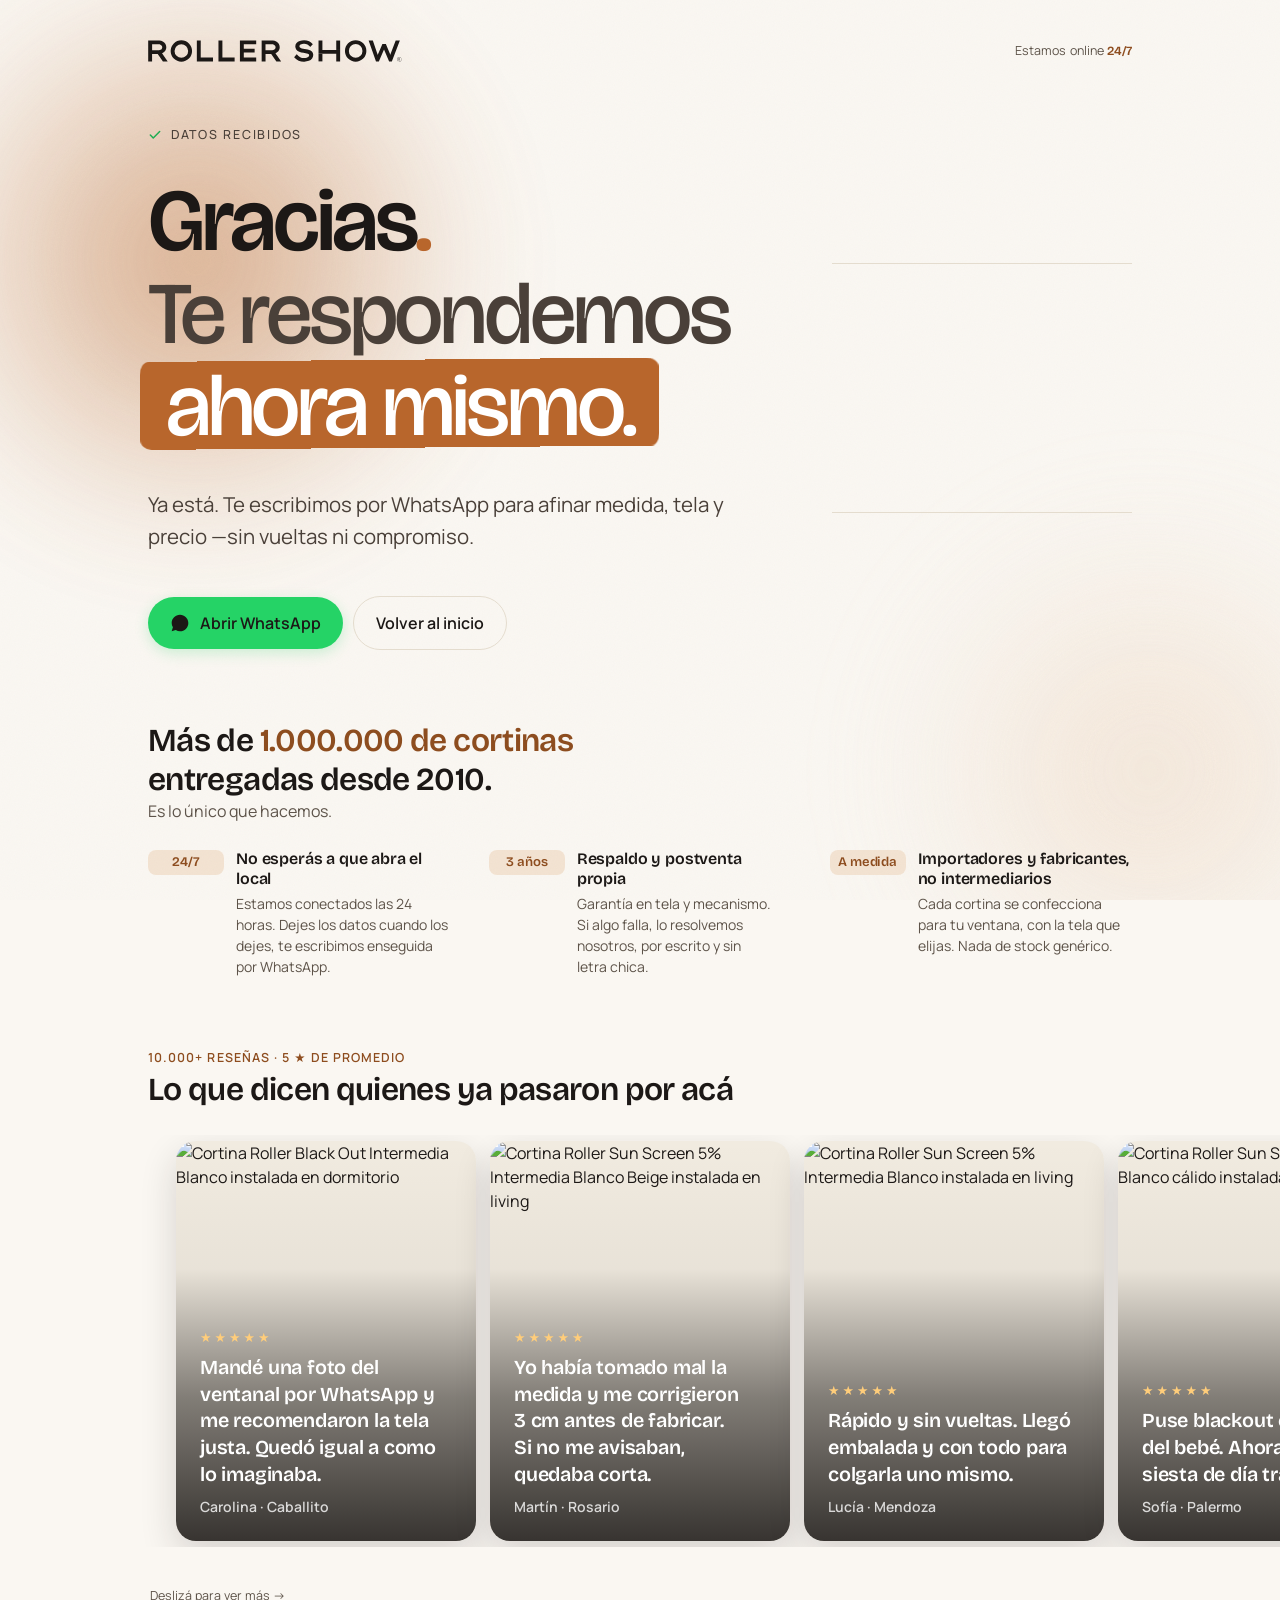
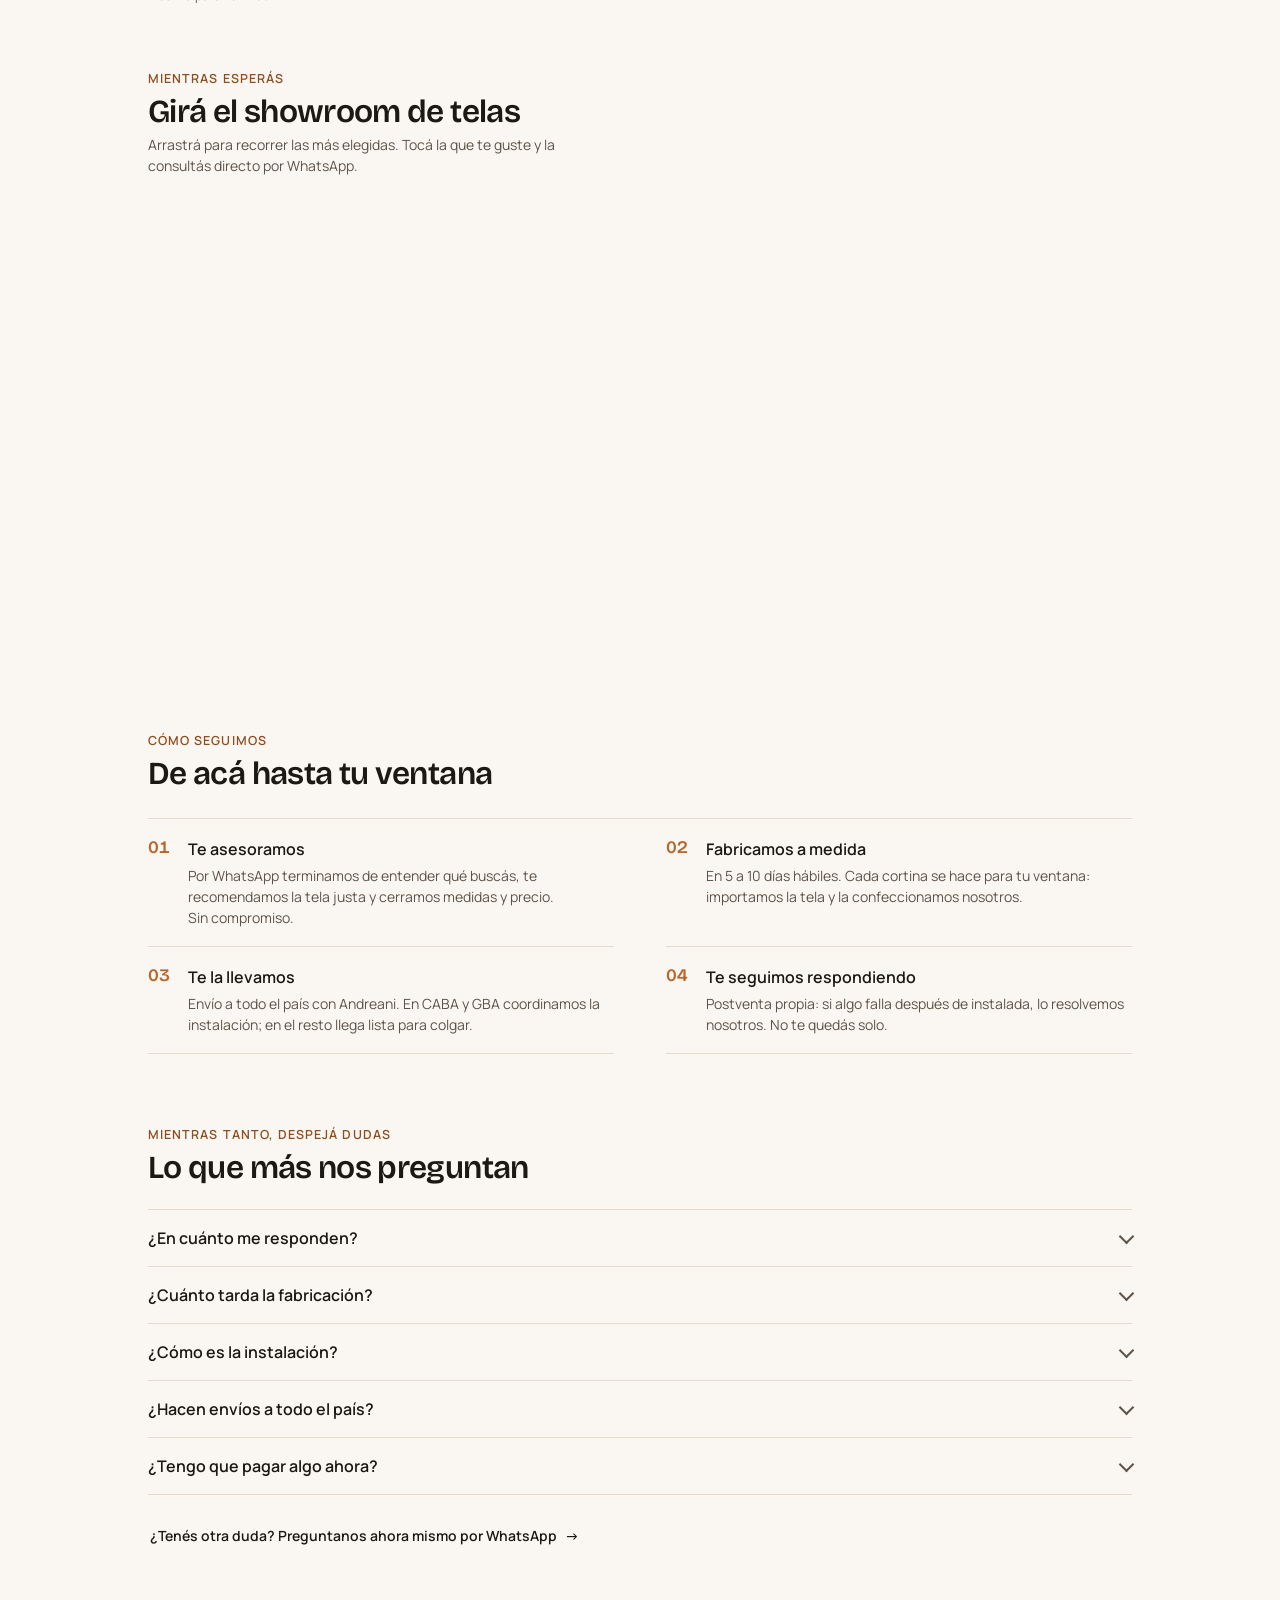
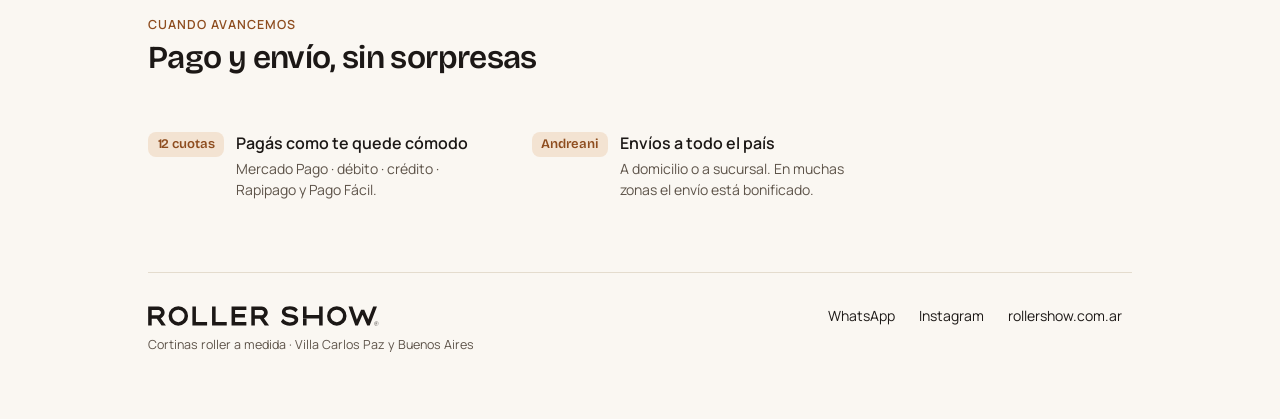
==== commit 208a9b21: "fix: overflow-clip en viewport del carrusel (iOS Safari flattening 3D)" ====
--- a/gracias/index.html
+++ b/gracias/index.html
@@ -1,7 +1,7 @@
 <!DOCTYPE html><html lang="es-AR"> <head><meta charset="UTF-8"><meta name="viewport" content="width=device-width, initial-scale=1"><meta name="color-scheme" content="light"><!-- Maqueta en desarrollo: evita que el navegador (sobre todo en mobile)
          sirva una versión vieja cacheada mientras se itera. --><meta http-equiv="Cache-Control" content="no-store, must-revalidate"><meta http-equiv="Pragma" content="no-cache"><link rel="icon" type="image/svg+xml" href="/favicon.svg"><link rel="preconnect" href="https://cdn.rollershow.com.ar"><link rel="preconnect" href="https://fonts.googleapis.com"><link rel="preconnect" href="https://fonts.gstatic.com" crossorigin><!-- Tipografía: el sitio usa Geist + Instrument Serif (masterplan §26);
          las landings con bareLayout traen su propio sistema (Bricolage + Manrope).
-         Se carga solo el set que la página usa — un único <link>, no @import. --><link href="https://fonts.googleapis.com/css2?family=Bricolage+Grotesque:opsz,wght@12..96,400;12..96,500;12..96,600;12..96,700;12..96,800&family=Manrope:wght@400;500;600;700&display=swap" rel="stylesheet"><title>¡Gracias! Te estamos respondiendo por WhatsApp | RollerShow</title><meta name="description" content="Ya tenemos tus datos. Te escribimos por WhatsApp en minutos, a cualquier hora, para afinar tu presupuesto y asesorarte sin compromiso."><link rel="canonical" href="https://www.rollershow.com.ar/gracias"><meta property="og:type" content="website"><meta property="og:title" content="¡Gracias! Te estamos respondiendo por WhatsApp | RollerShow"><meta property="og:description" content="Ya tenemos tus datos. Te escribimos por WhatsApp en minutos, a cualquier hora, para afinar tu presupuesto y asesorarte sin compromiso."><meta property="og:url" content="https://www.rollershow.com.ar/gracias"><meta property="og:image" content="https://www.rollershow.com.ar/assets/og-default.jpg"><meta property="og:site_name" content="RollerShow"><meta property="og:locale" content="es_AR"><meta name="twitter:card" content="summary_large_image"><meta name="twitter:title" content="¡Gracias! Te estamos respondiendo por WhatsApp | RollerShow"><meta name="twitter:description" content="Ya tenemos tus datos. Te escribimos por WhatsApp en minutos, a cualquier hora, para afinar tu presupuesto y asesorarte sin compromiso."><meta name="twitter:image" content="https://www.rollershow.com.ar/assets/og-default.jpg"><!-- Alpine.js para interactividad puntual (mega-menú, modales, before/after, filtros). --><script defer src="https://unpkg.com/alpinejs@3.14.8/dist/cdn.min.js"></script><link rel="stylesheet" href="/_astro/_familia_.Chgvzlh0.css">
+         Se carga solo el set que la página usa — un único <link>, no @import. --><link href="https://fonts.googleapis.com/css2?family=Bricolage+Grotesque:opsz,wght@12..96,400;12..96,500;12..96,600;12..96,700;12..96,800&family=Manrope:wght@400;500;600;700&display=swap" rel="stylesheet"><title>¡Gracias! Te estamos respondiendo por WhatsApp | RollerShow</title><meta name="description" content="Ya tenemos tus datos. Te escribimos por WhatsApp en minutos, a cualquier hora, para afinar tu presupuesto y asesorarte sin compromiso."><link rel="canonical" href="https://www.rollershow.com.ar/gracias"><meta property="og:type" content="website"><meta property="og:title" content="¡Gracias! Te estamos respondiendo por WhatsApp | RollerShow"><meta property="og:description" content="Ya tenemos tus datos. Te escribimos por WhatsApp en minutos, a cualquier hora, para afinar tu presupuesto y asesorarte sin compromiso."><meta property="og:url" content="https://www.rollershow.com.ar/gracias"><meta property="og:image" content="https://www.rollershow.com.ar/assets/og-default.jpg"><meta property="og:site_name" content="RollerShow"><meta property="og:locale" content="es_AR"><meta name="twitter:card" content="summary_large_image"><meta name="twitter:title" content="¡Gracias! Te estamos respondiendo por WhatsApp | RollerShow"><meta name="twitter:description" content="Ya tenemos tus datos. Te escribimos por WhatsApp en minutos, a cualquier hora, para afinar tu presupuesto y asesorarte sin compromiso."><meta name="twitter:image" content="https://www.rollershow.com.ar/assets/og-default.jpg"><!-- Alpine.js para interactividad puntual (mega-menú, modales, before/after, filtros). --><script defer src="https://unpkg.com/alpinejs@3.14.8/dist/cdn.min.js"></script><link rel="stylesheet" href="/_astro/_familia_.DNSHG1o5.css">
 <link rel="stylesheet" href="/_astro/gracias.BtnespLJ.css"></head> <body class="min-h-screen flex flex-col bg-bg page-gracias">   <main class="gracias"> <!-- Capa de luz cálida FIJA en la zona superior del viewport. Su forma
          muta suave manejada por el scroll (animation-timeline: scroll): bajás
          y morfea, subís y vuelve. Compositor, 0 JS. Degrada estática. --> <div class="g-aurora" aria-hidden="true"> <span class="g-aurora__blob g-aurora__blob--1"></span> <span class="g-aurora__blob g-aurora__blob--2"></span> </div> <header class="g-top"> <a class="g-brand" href="https://rollershow.com.ar" target="_blank" rel="noopener noreferrer" aria-label="Roller Show"> <svg class="g-brand__logo" viewBox="0 0 600 52" aria-hidden="true"><use href="#rs-logo"></use></svg> </a> <span class="g-online" role="status" aria-live="polite">Estamos online <b>24/7</b> </span> </header> <section class="g-hero"> <div class="g-hero__intro"> <p class="g-status" role="status"> <svg viewBox="0 0 24 24" fill="none" stroke="currentColor" stroke-width="2.6" stroke-linecap="round" stroke-linejoin="round" aria-hidden="true"><polyline points="20 6 9 17 4 12"></polyline></svg>
@@ -44,7 +44,7 @@
 Consultar esta tela por WhatsApp
 </a> <button @click="closeOverlay()" aria-label="Cerrar y seguir mirando telas" class="mt-2 w-full rounded-full px-5 py-3 text-sm text-ink-muted">
 Seguir mirando
-</button> </div> </div> </template> </div> </div> <!-- Viewport del carrusel --> <div class="relative h-[340px] w-full overflow-hidden sm:h-[460px]" style="perspective:1000px; transform-style:preserve-3d"> <!-- Wrapper de centrado (replica el outer div del componente React original) --> <div class="flex h-full items-center justify-center" style="transform-style:preserve-3d"> <!-- Cilindro draggable --> <div class="relative flex h-full origin-center cursor-grab active:cursor-grabbing" :style="`transform: rotate3d(0,1,0,${rotation}deg); width: ${cylinderWidth}px; transform-style: preserve-3d; will-change: transform`" @pointerdown="dragStart($event)" @pointermove="dragMove($event)" @pointerup="dragEnd($event)" @pointercancel="dragEnd($event)"> <template x-for="(t, i) in list" :key="t.name + i"> <div class="absolute flex h-full origin-center items-center justify-center p-2" :style="`width: ${faceWidth}px; transform: rotateY(${i * angleDeg}deg) translateZ(${radius}px)`" @click="handleClick(t)"> <div class="relative w-full overflow-hidden rounded-2xl bg-white shadow-[0_8px_30px_rgba(20,17,15,0.12)] ring-1 ring-black/5"> <img :src="t.src" :alt="'Tela ' + t.name" class="pointer-events-none aspect-[4/5] w-full object-cover" draggable="false" loading="lazy"> <div class="absolute inset-x-0 bottom-0 flex items-end justify-between gap-2 bg-gradient-to-t from-black/70 to-transparent p-3 pt-8"> <span class="text-sm font-medium leading-tight text-white" x-text="t.name"></span> <span x-show="t.funcion" class="shrink-0 rounded-full bg-white/90 px-2 py-0.5 text-[10px] font-semibold text-ink" x-text="t.funcion"></span> </div> </div> </div> </template> </div> </div><!-- /.wrapper centrado --> </div><!-- /.viewport --> </div> <script>
+</button> </div> </div> </template> </div> </div> <!-- Viewport del carrusel --> <div class="relative h-[340px] w-full overflow-clip sm:h-[460px]" style="perspective:1000px; transform-style:preserve-3d"> <!-- Wrapper de centrado (replica el outer div del componente React original) --> <div class="flex h-full items-center justify-center" style="transform-style:preserve-3d"> <!-- Cilindro draggable --> <div class="relative flex h-full origin-center cursor-grab active:cursor-grabbing" :style="`transform: rotate3d(0,1,0,${rotation}deg); width: ${cylinderWidth}px; transform-style: preserve-3d; will-change: transform`" @pointerdown="dragStart($event)" @pointermove="dragMove($event)" @pointerup="dragEnd($event)" @pointercancel="dragEnd($event)"> <template x-for="(t, i) in list" :key="t.name + i"> <div class="absolute flex h-full origin-center items-center justify-center p-2" :style="`width: ${faceWidth}px; transform: rotateY(${i * angleDeg}deg) translateZ(${radius}px)`" @click="handleClick(t)"> <div class="relative w-full overflow-hidden rounded-2xl bg-white shadow-[0_8px_30px_rgba(20,17,15,0.12)] ring-1 ring-black/5"> <img :src="t.src" :alt="'Tela ' + t.name" class="pointer-events-none aspect-[4/5] w-full object-cover" draggable="false" loading="lazy"> <div class="absolute inset-x-0 bottom-0 flex items-end justify-between gap-2 bg-gradient-to-t from-black/70 to-transparent p-3 pt-8"> <span class="text-sm font-medium leading-tight text-white" x-text="t.name"></span> <span x-show="t.funcion" class="shrink-0 rounded-full bg-white/90 px-2 py-0.5 text-[10px] font-semibold text-ink" x-text="t.funcion"></span> </div> </div> </div> </template> </div> </div><!-- /.wrapper centrado --> </div><!-- /.viewport --> </div> <script>
   window.telasCarousel3D = function () {
     return {
       list: [],
--- a/_astro/_familia_.DNSHG1o5.css
+++ b/_astro/_familia_.DNSHG1o5.css
@@ -0,0 +1 @@
+*,:before,:after{--tw-border-spacing-x: 0;--tw-border-spacing-y: 0;--tw-translate-x: 0;--tw-translate-y: 0;--tw-rotate: 0;--tw-skew-x: 0;--tw-skew-y: 0;--tw-scale-x: 1;--tw-scale-y: 1;--tw-pan-x: ;--tw-pan-y: ;--tw-pinch-zoom: ;--tw-scroll-snap-strictness: proximity;--tw-gradient-from-position: ;--tw-gradient-via-position: ;--tw-gradient-to-position: ;--tw-ordinal: ;--tw-slashed-zero: ;--tw-numeric-figure: ;--tw-numeric-spacing: ;--tw-numeric-fraction: ;--tw-ring-inset: ;--tw-ring-offset-width: 0px;--tw-ring-offset-color: #fff;--tw-ring-color: rgb(59 130 246 / .5);--tw-ring-offset-shadow: 0 0 #0000;--tw-ring-shadow: 0 0 #0000;--tw-shadow: 0 0 #0000;--tw-shadow-colored: 0 0 #0000;--tw-blur: ;--tw-brightness: ;--tw-contrast: ;--tw-grayscale: ;--tw-hue-rotate: ;--tw-invert: ;--tw-saturate: ;--tw-sepia: ;--tw-drop-shadow: ;--tw-backdrop-blur: ;--tw-backdrop-brightness: ;--tw-backdrop-contrast: ;--tw-backdrop-grayscale: ;--tw-backdrop-hue-rotate: ;--tw-backdrop-invert: ;--tw-backdrop-opacity: ;--tw-backdrop-saturate: ;--tw-backdrop-sepia: ;--tw-contain-size: ;--tw-contain-layout: ;--tw-contain-paint: ;--tw-contain-style: }::backdrop{--tw-border-spacing-x: 0;--tw-border-spacing-y: 0;--tw-translate-x: 0;--tw-translate-y: 0;--tw-rotate: 0;--tw-skew-x: 0;--tw-skew-y: 0;--tw-scale-x: 1;--tw-scale-y: 1;--tw-pan-x: ;--tw-pan-y: ;--tw-pinch-zoom: ;--tw-scroll-snap-strictness: proximity;--tw-gradient-from-position: ;--tw-gradient-via-position: ;--tw-gradient-to-position: ;--tw-ordinal: ;--tw-slashed-zero: ;--tw-numeric-figure: ;--tw-numeric-spacing: ;--tw-numeric-fraction: ;--tw-ring-inset: ;--tw-ring-offset-width: 0px;--tw-ring-offset-color: #fff;--tw-ring-color: rgb(59 130 246 / .5);--tw-ring-offset-shadow: 0 0 #0000;--tw-ring-shadow: 0 0 #0000;--tw-shadow: 0 0 #0000;--tw-shadow-colored: 0 0 #0000;--tw-blur: ;--tw-brightness: ;--tw-contrast: ;--tw-grayscale: ;--tw-hue-rotate: ;--tw-invert: ;--tw-saturate: ;--tw-sepia: ;--tw-drop-shadow: ;--tw-backdrop-blur: ;--tw-backdrop-brightness: ;--tw-backdrop-contrast: ;--tw-backdrop-grayscale: ;--tw-backdrop-hue-rotate: ;--tw-backdrop-invert: ;--tw-backdrop-opacity: ;--tw-backdrop-saturate: ;--tw-backdrop-sepia: ;--tw-contain-size: ;--tw-contain-layout: ;--tw-contain-paint: ;--tw-contain-style: }*,:before,:after{box-sizing:border-box;border-width:0;border-style:solid;border-color:#e5e7eb}:before,:after{--tw-content: ""}html,:host{line-height:1.5;-webkit-text-size-adjust:100%;-moz-tab-size:4;-o-tab-size:4;tab-size:4;font-family:Geist,system-ui,-apple-system,sans-serif;font-feature-settings:normal;font-variation-settings:normal;-webkit-tap-highlight-color:transparent}body{margin:0;line-height:inherit}hr{height:0;color:inherit;border-top-width:1px}abbr:where([title]){-webkit-text-decoration:underline dotted;text-decoration:underline dotted}h1,h2,h3,h4,h5,h6{font-size:inherit;font-weight:inherit}a{color:inherit;text-decoration:inherit}b,strong{font-weight:bolder}code,kbd,samp,pre{font-family:ui-monospace,SFMono-Regular,Menlo,Monaco,Consolas,Liberation Mono,Courier New,monospace;font-feature-settings:normal;font-variation-settings:normal;font-size:1em}small{font-size:80%}sub,sup{font-size:75%;line-height:0;position:relative;vertical-align:baseline}sub{bottom:-.25em}sup{top:-.5em}table{text-indent:0;border-color:inherit;border-collapse:collapse}button,input,optgroup,select,textarea{font-family:inherit;font-feature-settings:inherit;font-variation-settings:inherit;font-size:100%;font-weight:inherit;line-height:inherit;letter-spacing:inherit;color:inherit;margin:0;padding:0}button,select{text-transform:none}button,input:where([type=button]),input:where([type=reset]),input:where([type=submit]){-webkit-appearance:button;background-color:transparent;background-image:none}:-moz-focusring{outline:auto}:-moz-ui-invalid{box-shadow:none}progress{vertical-align:baseline}::-webkit-inner-spin-button,::-webkit-outer-spin-button{height:auto}[type=search]{-webkit-appearance:textfield;outline-offset:-2px}::-webkit-search-decoration{-webkit-appearance:none}::-webkit-file-upload-button{-webkit-appearance:button;font:inherit}summary{display:list-item}blockquote,dl,dd,h1,h2,h3,h4,h5,h6,hr,figure,p,pre{margin:0}fieldset{margin:0;padding:0}legend{padding:0}ol,ul,menu{list-style:none;margin:0;padding:0}dialog{padding:0}textarea{resize:vertical}input::-moz-placeholder,textarea::-moz-placeholder{opacity:1;color:#9ca3af}input::placeholder,textarea::placeholder{opacity:1;color:#9ca3af}button,[role=button]{cursor:pointer}:disabled{cursor:default}img,svg,video,canvas,audio,iframe,embed,object{display:block;vertical-align:middle}img,video{max-width:100%;height:auto}[hidden]:where(:not([hidden=until-found])){display:none}html{scroll-behavior:smooth}body{--tw-bg-opacity: 1;background-color:rgb(250 250 247 / var(--tw-bg-opacity, 1));font-family:Geist,system-ui,-apple-system,sans-serif;--tw-text-opacity: 1;color:rgb(20 17 15 / var(--tw-text-opacity, 1));-webkit-font-smoothing:antialiased;-moz-osx-font-smoothing:grayscale}a{--tw-text-opacity: 1;color:rgb(20 17 15 / var(--tw-text-opacity, 1));text-decoration-line:underline;text-decoration-color:#e8e4de;text-decoration-thickness:1px;text-underline-offset:4px;transition-property:color,background-color,border-color,text-decoration-color,fill,stroke;transition-timing-function:cubic-bezier(.4,0,.2,1);transition-duration:.15s}a:hover{--tw-text-opacity: 1;color:rgb(168 73 42 / var(--tw-text-opacity, 1));text-decoration-color:#a8492a}h1,h2,h3,h4{--tw-text-opacity: 1;color:rgb(20 17 15 / var(--tw-text-opacity, 1))}h1{font-family:"Instrument Serif",Georgia,serif;font-size:clamp(1.875rem,3.5vw,2.5rem);line-height:1.1;letter-spacing:-.01em}h2{font-family:"Instrument Serif",Georgia,serif;font-size:clamp(1.5rem,2.5vw,2rem);line-height:1.15;letter-spacing:-.01em}h3{font-family:Geist,system-ui,-apple-system,sans-serif;font-size:1.25rem;line-height:1.75rem;font-weight:500}[x-cloak]{display:none!important}::-moz-selection{--tw-bg-opacity: 1;background-color:rgb(244 232 224 / var(--tw-bg-opacity, 1));--tw-text-opacity: 1;color:rgb(20 17 15 / var(--tw-text-opacity, 1))}::selection{--tw-bg-opacity: 1;background-color:rgb(244 232 224 / var(--tw-bg-opacity, 1));--tw-text-opacity: 1;color:rgb(20 17 15 / var(--tw-text-opacity, 1))}.container{width:100%;margin-right:auto;margin-left:auto;padding-right:1.25rem;padding-left:1.25rem}@media (min-width: 640px){.container{max-width:640px}}@media (min-width: 768px){.container{max-width:768px}}@media (min-width: 1024px){.container{max-width:1024px}}@media (min-width: 1200px){.container{max-width:1200px}}@media (min-width: 1320px){.container{max-width:1320px}}.eyebrow{font-family:Geist,system-ui,-apple-system,sans-serif;font-size:.75rem;line-height:1;letter-spacing:.2em;font-weight:500;text-transform:uppercase;--tw-text-opacity: 1;color:rgb(107 101 94 / var(--tw-text-opacity, 1))}.btn{display:inline-flex;align-items:center;justify-content:center;gap:.5rem;border-radius:9999px;padding:.625rem 1.25rem;font-weight:500;text-decoration-line:none;transition-property:color,background-color,border-color,text-decoration-color,fill,stroke;transition-timing-function:cubic-bezier(.4,0,.2,1);transition-duration:.15s}.btn-primary{display:inline-flex;align-items:center;justify-content:center;gap:.5rem;border-radius:9999px;padding:.625rem 1.25rem;font-weight:500;text-decoration-line:none;transition-property:color,background-color,border-color,text-decoration-color,fill,stroke;transition-timing-function:cubic-bezier(.4,0,.2,1);transition-duration:.15s;--tw-bg-opacity: 1;background-color:rgb(10 10 10 / var(--tw-bg-opacity, 1));--tw-text-opacity: 1;color:rgb(255 255 255 / var(--tw-text-opacity, 1))}.btn-primary:hover{--tw-bg-opacity: 1;background-color:rgb(20 17 15 / var(--tw-bg-opacity, 1))}.btn-secondary{display:inline-flex;align-items:center;justify-content:center;gap:.5rem;border-radius:9999px;padding:.625rem 1.25rem;font-weight:500;text-decoration-line:none;transition-property:color,background-color,border-color,text-decoration-color,fill,stroke;transition-timing-function:cubic-bezier(.4,0,.2,1);transition-duration:.15s;border-width:1px;--tw-border-opacity: 1;border-color:rgb(232 228 222 / var(--tw-border-opacity, 1));--tw-bg-opacity: 1;background-color:rgb(255 255 255 / var(--tw-bg-opacity, 1));--tw-text-opacity: 1;color:rgb(20 17 15 / var(--tw-text-opacity, 1))}.btn-secondary:hover{--tw-bg-opacity: 1;background-color:rgb(232 228 222 / var(--tw-bg-opacity, 1))}.btn-ghost{display:inline-flex;align-items:center;justify-content:center;gap:.5rem;border-radius:9999px;padding:.625rem 1.25rem;font-weight:500;text-decoration-line:none;transition-property:color,background-color,border-color,text-decoration-color,fill,stroke;transition-timing-function:cubic-bezier(.4,0,.2,1);transition-duration:.15s;--tw-text-opacity: 1;color:rgb(20 17 15 / var(--tw-text-opacity, 1))}.btn-ghost:hover{--tw-bg-opacity: 1;background-color:rgb(232 228 222 / var(--tw-bg-opacity, 1))}.btn-accent{display:inline-flex;align-items:center;justify-content:center;gap:.5rem;border-radius:9999px;padding:.625rem 1.25rem;font-weight:500;text-decoration-line:none;transition-property:color,background-color,border-color,text-decoration-color,fill,stroke;transition-timing-function:cubic-bezier(.4,0,.2,1);transition-duration:.15s;--tw-bg-opacity: 1;background-color:rgb(168 73 42 / var(--tw-bg-opacity, 1));--tw-text-opacity: 1;color:rgb(255 255 255 / var(--tw-text-opacity, 1))}.btn-accent:hover{background-color:#a8492ae6}.btn-express{display:inline-flex;align-items:center;justify-content:center;gap:.5rem;border-radius:9999px;padding:.625rem 1.25rem;font-weight:500;text-decoration-line:none;transition-property:color,background-color,border-color,text-decoration-color,fill,stroke;transition-timing-function:cubic-bezier(.4,0,.2,1);transition-duration:.15s;--tw-bg-opacity: 1;background-color:rgb(14 162 14 / var(--tw-bg-opacity, 1));--tw-text-opacity: 1;color:rgb(255 255 255 / var(--tw-text-opacity, 1))}.btn-express:hover{background-color:#0ea20ee6}.card{overflow:hidden;border-radius:.75rem;border-width:1px;--tw-border-opacity: 1;border-color:rgb(232 228 222 / var(--tw-border-opacity, 1));--tw-bg-opacity: 1;background-color:rgb(255 255 255 / var(--tw-bg-opacity, 1))}.card-flat{overflow:hidden;border-radius:.75rem;--tw-bg-opacity: 1;background-color:rgb(255 255 255 / var(--tw-bg-opacity, 1))}.section{padding-top:4rem;padding-bottom:4rem}@media (min-width: 768px){.section{padding-top:6rem;padding-bottom:6rem}}.display-1{font-family:"Instrument Serif",Georgia,serif;font-size:clamp(3rem,6vw,5.5rem);line-height:.95;letter-spacing:-.02em}.lead{font-size:1.125rem;line-height:1.75rem;line-height:1.75;--tw-text-opacity: 1;color:rgb(107 101 94 / var(--tw-text-opacity, 1))}@media (min-width: 768px){.lead{font-size:1.25rem;line-height:1.75rem}}.number-figure{font-family:"Instrument Serif",Georgia,serif;font-size:clamp(2.25rem,4.5vw,3.75rem);letter-spacing:-.015em;line-height:1}.spec-bar{display:flex;align-items:center;gap:.75rem}.spec-bar-fill{height:100%;border-radius:9999px;--tw-bg-opacity: 1;background-color:rgb(20 17 15 / var(--tw-bg-opacity, 1));transition-property:all;transition-timing-function:cubic-bezier(.4,0,.2,1);transition-duration:.15s}.badge{display:inline-flex;align-items:center;gap:.375rem;border-radius:9999px;padding:.25rem .75rem;font-size:.75rem;line-height:1rem;font-weight:500}.badge-express{display:inline-flex;align-items:center;gap:.375rem;border-radius:9999px;padding:.25rem .75rem;font-size:.75rem;line-height:1rem;font-weight:500;--tw-bg-opacity: 1;background-color:rgb(14 162 14 / var(--tw-bg-opacity, 1));--tw-text-opacity: 1;color:rgb(255 255 255 / var(--tw-text-opacity, 1))}.badge-muted{display:inline-flex;align-items:center;gap:.375rem;border-radius:9999px;padding:.25rem .75rem;font-size:.75rem;line-height:1rem;font-weight:500;--tw-bg-opacity: 1;background-color:rgb(232 228 222 / var(--tw-bg-opacity, 1));--tw-text-opacity: 1;color:rgb(107 101 94 / var(--tw-text-opacity, 1))}.pointer-events-none{pointer-events:none}.visible{visibility:visible}.static{position:static}.fixed{position:fixed}.absolute{position:absolute}.relative{position:relative}.sticky{position:sticky}.inset-0{inset:0}.inset-x-0{left:0;right:0}.bottom-0{bottom:0}.left-0{left:0}.left-3{left:.75rem}.right-0{right:0}.right-3{right:.75rem}.top-0{top:0}.top-1\/2{top:50%}.top-3{top:.75rem}.top-full{top:100%}.isolate{isolation:isolate}.z-30{z-index:30}.z-50{z-index:50}.col-span-full{grid-column:1 / -1}.mx-auto{margin-left:auto;margin-right:auto}.mb-10{margin-bottom:2.5rem}.mb-2{margin-bottom:.5rem}.mb-3{margin-bottom:.75rem}.mb-4{margin-bottom:1rem}.mb-6{margin-bottom:1.5rem}.mt-0\.5{margin-top:.125rem}.mt-1{margin-top:.25rem}.mt-12{margin-top:3rem}.mt-2{margin-top:.5rem}.mt-20{margin-top:5rem}.mt-3{margin-top:.75rem}.mt-4{margin-top:1rem}.mt-5{margin-top:1.25rem}.mt-6{margin-top:1.5rem}.mt-7{margin-top:1.75rem}.line-clamp-3{overflow:hidden;display:-webkit-box;-webkit-box-orient:vertical;-webkit-line-clamp:3}.block{display:block}.inline-block{display:inline-block}.inline{display:inline}.flex{display:flex}.inline-flex{display:inline-flex}.grid{display:grid}.contents{display:contents}.hidden{display:none}.aspect-\[4\/3\]{aspect-ratio:4/3}.aspect-\[4\/5\]{aspect-ratio:4/5}.aspect-square{aspect-ratio:1 / 1}.h-10{height:2.5rem}.h-7{height:1.75rem}.h-9{height:2.25rem}.h-\[340px\]{height:340px}.h-full{height:100%}.min-h-screen{min-height:100vh}.w-10{width:2.5rem}.w-7{width:1.75rem}.w-9{width:2.25rem}.w-full{width:100%}.w-px{width:1px}.max-w-md{max-width:28rem}.max-w-prose{max-width:65ch}.max-w-sm{max-width:24rem}.max-w-xl{max-width:36rem}.flex-1{flex:1 1 0%}.flex-shrink{flex-shrink:1}.shrink-0{flex-shrink:0}.origin-center{transform-origin:center}.-translate-x-1\/2{--tw-translate-x: -50%;transform:translate(var(--tw-translate-x),var(--tw-translate-y)) rotate(var(--tw-rotate)) skew(var(--tw-skew-x)) skewY(var(--tw-skew-y)) scaleX(var(--tw-scale-x)) scaleY(var(--tw-scale-y))}.-translate-y-1\/2{--tw-translate-y: -50%;transform:translate(var(--tw-translate-x),var(--tw-translate-y)) rotate(var(--tw-rotate)) skew(var(--tw-skew-x)) skewY(var(--tw-skew-y)) scaleX(var(--tw-scale-x)) scaleY(var(--tw-scale-y))}.scale-100{--tw-scale-x: 1;--tw-scale-y: 1;transform:translate(var(--tw-translate-x),var(--tw-translate-y)) rotate(var(--tw-rotate)) skew(var(--tw-skew-x)) skewY(var(--tw-skew-y)) scaleX(var(--tw-scale-x)) scaleY(var(--tw-scale-y))}.scale-95{--tw-scale-x: .95;--tw-scale-y: .95;transform:translate(var(--tw-translate-x),var(--tw-translate-y)) rotate(var(--tw-rotate)) skew(var(--tw-skew-x)) skewY(var(--tw-skew-y)) scaleX(var(--tw-scale-x)) scaleY(var(--tw-scale-y))}.transform{transform:translate(var(--tw-translate-x),var(--tw-translate-y)) rotate(var(--tw-rotate)) skew(var(--tw-skew-x)) skewY(var(--tw-skew-y)) scaleX(var(--tw-scale-x)) scaleY(var(--tw-scale-y))}.cursor-ew-resize{cursor:ew-resize}.cursor-grab{cursor:grab}.touch-none{touch-action:none}.select-none{-webkit-user-select:none;-moz-user-select:none;user-select:none}.resize{resize:both}.columns-1{-moz-columns:1;columns:1}.break-inside-avoid{-moz-column-break-inside:avoid;break-inside:avoid}.grid-cols-2{grid-template-columns:repeat(2,minmax(0,1fr))}.flex-col{flex-direction:column}.flex-wrap{flex-wrap:wrap}.place-items-center{place-items:center}.items-end{align-items:flex-end}.items-center{align-items:center}.justify-center{justify-content:center}.justify-between{justify-content:space-between}.gap-1{gap:.25rem}.gap-10{gap:2.5rem}.gap-2{gap:.5rem}.gap-3{gap:.75rem}.gap-4{gap:1rem}.gap-6{gap:1.5rem}.gap-8{gap:2rem}.gap-x-4{-moz-column-gap:1rem;column-gap:1rem}.gap-x-6{-moz-column-gap:1.5rem;column-gap:1.5rem}.gap-y-10{row-gap:2.5rem}.gap-y-6{row-gap:1.5rem}.space-y-2>:not([hidden])~:not([hidden]){--tw-space-y-reverse: 0;margin-top:calc(.5rem * calc(1 - var(--tw-space-y-reverse)));margin-bottom:calc(.5rem * var(--tw-space-y-reverse))}.overflow-hidden{overflow:hidden}.overflow-clip{overflow:clip}.text-wrap{text-wrap:wrap}.rounded{border-radius:.25rem}.rounded-2xl{border-radius:1rem}.rounded-3xl{border-radius:1.5rem}.rounded-full{border-radius:9999px}.rounded-lg{border-radius:.5rem}.rounded-xl{border-radius:.75rem}.rounded-tl-sm{border-top-left-radius:.125rem}.border{border-width:1px}.border-y{border-top-width:1px;border-bottom-width:1px}.border-b{border-bottom-width:1px}.border-t{border-top-width:1px}.border-accent-soft{--tw-border-opacity: 1;border-color:rgb(244 232 224 / var(--tw-border-opacity, 1))}.border-line{--tw-border-opacity: 1;border-color:rgb(232 228 222 / var(--tw-border-opacity, 1))}.border-neutral-200{--tw-border-opacity: 1;border-color:rgb(229 229 229 / var(--tw-border-opacity, 1))}.border-neutral-300{--tw-border-opacity: 1;border-color:rgb(212 212 212 / var(--tw-border-opacity, 1))}.bg-\[\#005c4b\]{--tw-bg-opacity: 1;background-color:rgb(0 92 75 / var(--tw-bg-opacity, 1))}.bg-\[\#0b141a\]{--tw-bg-opacity: 1;background-color:rgb(11 20 26 / var(--tw-bg-opacity, 1))}.bg-accent{--tw-bg-opacity: 1;background-color:rgb(168 73 42 / var(--tw-bg-opacity, 1))}.bg-accent-soft{--tw-bg-opacity: 1;background-color:rgb(244 232 224 / var(--tw-bg-opacity, 1))}.bg-bg{--tw-bg-opacity: 1;background-color:rgb(250 250 247 / var(--tw-bg-opacity, 1))}.bg-bg\/95{background-color:#fafaf7f2}.bg-black\/60{background-color:#0009}.bg-black\/80{background-color:#000c}.bg-ink{--tw-bg-opacity: 1;background-color:rgb(20 17 15 / var(--tw-bg-opacity, 1))}.bg-line{--tw-bg-opacity: 1;background-color:rgb(232 228 222 / var(--tw-bg-opacity, 1))}.bg-neutral-100{--tw-bg-opacity: 1;background-color:rgb(245 245 245 / var(--tw-bg-opacity, 1))}.bg-neutral-50{--tw-bg-opacity: 1;background-color:rgb(250 250 250 / var(--tw-bg-opacity, 1))}.bg-surface,.bg-white{--tw-bg-opacity: 1;background-color:rgb(255 255 255 / var(--tw-bg-opacity, 1))}.bg-white\/10{background-color:#ffffff1a}.bg-white\/90{background-color:#ffffffe6}.bg-gradient-to-br{background-image:linear-gradient(to bottom right,var(--tw-gradient-stops))}.bg-gradient-to-t{background-image:linear-gradient(to top,var(--tw-gradient-stops))}.bg-gradient-to-tr{background-image:linear-gradient(to top right,var(--tw-gradient-stops))}.from-accent{--tw-gradient-from: #A8492A var(--tw-gradient-from-position);--tw-gradient-to: rgb(168 73 42 / 0) var(--tw-gradient-to-position);--tw-gradient-stops: var(--tw-gradient-from), var(--tw-gradient-to)}.from-accent-soft{--tw-gradient-from: #F4E8E0 var(--tw-gradient-from-position);--tw-gradient-to: rgb(244 232 224 / 0) var(--tw-gradient-to-position);--tw-gradient-stops: var(--tw-gradient-from), var(--tw-gradient-to)}.from-black\/70{--tw-gradient-from: rgb(0 0 0 / .7) var(--tw-gradient-from-position);--tw-gradient-to: rgb(0 0 0 / 0) var(--tw-gradient-to-position);--tw-gradient-stops: var(--tw-gradient-from), var(--tw-gradient-to)}.via-black\/30{--tw-gradient-to: rgb(0 0 0 / 0) var(--tw-gradient-to-position);--tw-gradient-stops: var(--tw-gradient-from), rgb(0 0 0 / .3) var(--tw-gradient-via-position), var(--tw-gradient-to)}.via-white{--tw-gradient-to: rgb(255 255 255 / 0) var(--tw-gradient-to-position);--tw-gradient-stops: var(--tw-gradient-from), #fff var(--tw-gradient-via-position), var(--tw-gradient-to)}.to-accent-soft{--tw-gradient-to: #F4E8E0 var(--tw-gradient-to-position)}.to-line{--tw-gradient-to: #E8E4DE var(--tw-gradient-to-position)}.to-neutral-50{--tw-gradient-to: #fafafa var(--tw-gradient-to-position)}.to-transparent{--tw-gradient-to: transparent var(--tw-gradient-to-position)}.object-cover{-o-object-fit:cover;object-fit:cover}.p-2{padding:.5rem}.p-3{padding:.75rem}.p-4{padding:1rem}.p-5{padding:1.25rem}.p-6{padding:1.5rem}.px-2{padding-left:.5rem;padding-right:.5rem}.px-2\.5{padding-left:.625rem;padding-right:.625rem}.px-3{padding-left:.75rem;padding-right:.75rem}.px-5{padding-left:1.25rem;padding-right:1.25rem}.px-6{padding-left:1.5rem;padding-right:1.5rem}.py-0\.5{padding-top:.125rem;padding-bottom:.125rem}.py-1{padding-top:.25rem;padding-bottom:.25rem}.py-10{padding-top:2.5rem;padding-bottom:2.5rem}.py-12{padding-top:3rem;padding-bottom:3rem}.py-16{padding-top:4rem;padding-bottom:4rem}.py-2{padding-top:.5rem;padding-bottom:.5rem}.py-3{padding-top:.75rem;padding-bottom:.75rem}.py-4{padding-top:1rem;padding-bottom:1rem}.py-5{padding-top:1.25rem;padding-bottom:1.25rem}.py-8{padding-top:2rem;padding-bottom:2rem}.pb-12{padding-bottom:3rem}.pt-12{padding-top:3rem}.pt-8{padding-top:2rem}.text-center{text-align:center}.text-right{text-align:right}.font-serif{font-family:"Instrument Serif",Georgia,serif}.text-2xl{font-size:1.5rem;line-height:2rem}.text-\[10px\]{font-size:10px}.text-\[11px\]{font-size:11px}.text-base{font-size:1rem;line-height:1.5rem}.text-lg{font-size:1.125rem;line-height:1.75rem}.text-sm{font-size:.875rem;line-height:1.25rem}.text-xl{font-size:1.25rem;line-height:1.75rem}.text-xs{font-size:.75rem;line-height:1rem}.font-medium{font-weight:500}.font-semibold{font-weight:600}.uppercase{text-transform:uppercase}.italic{font-style:italic}.leading-none{line-height:1}.leading-tight{line-height:1.25}.tracking-tightest{letter-spacing:-.04em}.tracking-wide{letter-spacing:.025em}.tracking-widest{letter-spacing:.2em}.text-accent{--tw-text-opacity: 1;color:rgb(168 73 42 / var(--tw-text-opacity, 1))}.text-express{--tw-text-opacity: 1;color:rgb(14 162 14 / var(--tw-text-opacity, 1))}.text-green-700{--tw-text-opacity: 1;color:rgb(21 128 61 / var(--tw-text-opacity, 1))}.text-ink{--tw-text-opacity: 1;color:rgb(20 17 15 / var(--tw-text-opacity, 1))}.text-ink-muted{--tw-text-opacity: 1;color:rgb(107 101 94 / var(--tw-text-opacity, 1))}.text-line{--tw-text-opacity: 1;color:rgb(232 228 222 / var(--tw-text-opacity, 1))}.text-neutral-500{--tw-text-opacity: 1;color:rgb(115 115 115 / var(--tw-text-opacity, 1))}.text-neutral-600{--tw-text-opacity: 1;color:rgb(82 82 82 / var(--tw-text-opacity, 1))}.text-neutral-700{--tw-text-opacity: 1;color:rgb(64 64 64 / var(--tw-text-opacity, 1))}.text-neutral-800{--tw-text-opacity: 1;color:rgb(38 38 38 / var(--tw-text-opacity, 1))}.text-neutral-900{--tw-text-opacity: 1;color:rgb(23 23 23 / var(--tw-text-opacity, 1))}.text-red-700{--tw-text-opacity: 1;color:rgb(185 28 28 / var(--tw-text-opacity, 1))}.text-white{--tw-text-opacity: 1;color:rgb(255 255 255 / var(--tw-text-opacity, 1))}.text-white\/40{color:#fff6}.text-white\/60{color:#fff9}.text-white\/80{color:#fffc}.text-white\/85{color:#ffffffd9}.text-yellow-500{--tw-text-opacity: 1;color:rgb(234 179 8 / var(--tw-text-opacity, 1))}.underline{text-decoration-line:underline}.no-underline{text-decoration-line:none}.decoration-white\/40{text-decoration-color:#fff6}.underline-offset-4{text-underline-offset:4px}.antialiased{-webkit-font-smoothing:antialiased;-moz-osx-font-smoothing:grayscale}.opacity-0{opacity:0}.opacity-100{opacity:1}.shadow-2xl{--tw-shadow: 0 25px 50px -12px rgb(0 0 0 / .25);--tw-shadow-colored: 0 25px 50px -12px var(--tw-shadow-color);box-shadow:var(--tw-ring-offset-shadow, 0 0 #0000),var(--tw-ring-shadow, 0 0 #0000),var(--tw-shadow)}.shadow-\[0_8px_30px_rgba\(20\,17\,15\,0\.12\)\]{--tw-shadow: 0 8px 30px rgba(20,17,15,.12);--tw-shadow-colored: 0 8px 30px var(--tw-shadow-color);box-shadow:var(--tw-ring-offset-shadow, 0 0 #0000),var(--tw-ring-shadow, 0 0 #0000),var(--tw-shadow)}.shadow-lg{--tw-shadow: 0 10px 15px -3px rgb(0 0 0 / .1), 0 4px 6px -4px rgb(0 0 0 / .1);--tw-shadow-colored: 0 10px 15px -3px var(--tw-shadow-color), 0 4px 6px -4px var(--tw-shadow-color);box-shadow:var(--tw-ring-offset-shadow, 0 0 #0000),var(--tw-ring-shadow, 0 0 #0000),var(--tw-shadow)}.shadow-md{--tw-shadow: 0 4px 6px -1px rgb(0 0 0 / .1), 0 2px 4px -2px rgb(0 0 0 / .1);--tw-shadow-colored: 0 4px 6px -1px var(--tw-shadow-color), 0 2px 4px -2px var(--tw-shadow-color);box-shadow:var(--tw-ring-offset-shadow, 0 0 #0000),var(--tw-ring-shadow, 0 0 #0000),var(--tw-shadow)}.shadow-sm{--tw-shadow: 0 1px 2px 0 rgb(0 0 0 / .05);--tw-shadow-colored: 0 1px 2px 0 var(--tw-shadow-color);box-shadow:var(--tw-ring-offset-shadow, 0 0 #0000),var(--tw-ring-shadow, 0 0 #0000),var(--tw-shadow)}.outline{outline-style:solid}.ring-1{--tw-ring-offset-shadow: var(--tw-ring-inset) 0 0 0 var(--tw-ring-offset-width) var(--tw-ring-offset-color);--tw-ring-shadow: var(--tw-ring-inset) 0 0 0 calc(1px + var(--tw-ring-offset-width)) var(--tw-ring-color);box-shadow:var(--tw-ring-offset-shadow),var(--tw-ring-shadow),var(--tw-shadow, 0 0 #0000)}.ring-black\/5{--tw-ring-color: rgb(0 0 0 / .05)}.blur{--tw-blur: blur(8px);filter:var(--tw-blur) var(--tw-brightness) var(--tw-contrast) var(--tw-grayscale) var(--tw-hue-rotate) var(--tw-invert) var(--tw-saturate) var(--tw-sepia) var(--tw-drop-shadow)}.drop-shadow{--tw-drop-shadow: drop-shadow(0 1px 2px rgb(0 0 0 / .1)) drop-shadow(0 1px 1px rgb(0 0 0 / .06));filter:var(--tw-blur) var(--tw-brightness) var(--tw-contrast) var(--tw-grayscale) var(--tw-hue-rotate) var(--tw-invert) var(--tw-saturate) var(--tw-sepia) var(--tw-drop-shadow)}.grayscale{--tw-grayscale: grayscale(100%);filter:var(--tw-blur) var(--tw-brightness) var(--tw-contrast) var(--tw-grayscale) var(--tw-hue-rotate) var(--tw-invert) var(--tw-saturate) var(--tw-sepia) var(--tw-drop-shadow)}.filter{filter:var(--tw-blur) var(--tw-brightness) var(--tw-contrast) var(--tw-grayscale) var(--tw-hue-rotate) var(--tw-invert) var(--tw-saturate) var(--tw-sepia) var(--tw-drop-shadow)}.backdrop-blur{--tw-backdrop-blur: blur(8px);backdrop-filter:var(--tw-backdrop-blur) var(--tw-backdrop-brightness) var(--tw-backdrop-contrast) var(--tw-backdrop-grayscale) var(--tw-backdrop-hue-rotate) var(--tw-backdrop-invert) var(--tw-backdrop-opacity) var(--tw-backdrop-saturate) var(--tw-backdrop-sepia)}.transition{transition-property:color,background-color,border-color,text-decoration-color,fill,stroke,opacity,box-shadow,transform,filter,backdrop-filter;transition-timing-function:cubic-bezier(.4,0,.2,1);transition-duration:.15s}.transition-colors{transition-property:color,background-color,border-color,text-decoration-color,fill,stroke;transition-timing-function:cubic-bezier(.4,0,.2,1);transition-duration:.15s}.transition-transform{transition-property:transform;transition-timing-function:cubic-bezier(.4,0,.2,1);transition-duration:.15s}.duration-150{transition-duration:.15s}.duration-200{transition-duration:.2s}.duration-500{transition-duration:.5s}.duration-700{transition-duration:.7s}.ease-in{transition-timing-function:cubic-bezier(.4,0,1,1)}.ease-in-out{transition-timing-function:cubic-bezier(.4,0,.2,1)}.ease-out{transition-timing-function:cubic-bezier(0,0,.2,1)}.hover\:bg-accent:hover{--tw-bg-opacity: 1;background-color:rgb(168 73 42 / var(--tw-bg-opacity, 1))}.hover\:bg-accent-soft:hover{--tw-bg-opacity: 1;background-color:rgb(244 232 224 / var(--tw-bg-opacity, 1))}.hover\:text-accent:hover{--tw-text-opacity: 1;color:rgb(168 73 42 / var(--tw-text-opacity, 1))}.hover\:text-white:hover{--tw-text-opacity: 1;color:rgb(255 255 255 / var(--tw-text-opacity, 1))}.hover\:no-underline:hover{text-decoration-line:none}.focus\:outline-none:focus{outline:2px solid transparent;outline-offset:2px}.active\:scale-95:active{--tw-scale-x: .95;--tw-scale-y: .95;transform:translate(var(--tw-translate-x),var(--tw-translate-y)) rotate(var(--tw-rotate)) skew(var(--tw-skew-x)) skewY(var(--tw-skew-y)) scaleX(var(--tw-scale-x)) scaleY(var(--tw-scale-y))}.active\:cursor-grabbing:active{cursor:grabbing}.group:hover .group-hover\:scale-105{--tw-scale-x: 1.05;--tw-scale-y: 1.05;transform:translate(var(--tw-translate-x),var(--tw-translate-y)) rotate(var(--tw-rotate)) skew(var(--tw-skew-x)) skewY(var(--tw-skew-y)) scaleX(var(--tw-scale-x)) scaleY(var(--tw-scale-y))}.group:hover .group-hover\:text-accent{--tw-text-opacity: 1;color:rgb(168 73 42 / var(--tw-text-opacity, 1))}.group:hover .group-hover\:text-white{--tw-text-opacity: 1;color:rgb(255 255 255 / var(--tw-text-opacity, 1))}.group:hover .group-hover\:text-white\/90{color:#ffffffe6}.group:hover .group-hover\:decoration-white{text-decoration-color:#fff}@media (min-width: 640px){.sm\:flex{display:flex}.sm\:h-\[460px\]{height:460px}.sm\:columns-2{-moz-columns:2;columns:2}.sm\:grid-cols-2{grid-template-columns:repeat(2,minmax(0,1fr))}.sm\:grid-cols-3{grid-template-columns:repeat(3,minmax(0,1fr))}}@media (min-width: 768px){.md\:col-span-2{grid-column:span 2 / span 2}.md\:block{display:block}.md\:flex{display:flex}.md\:grid-cols-2{grid-template-columns:repeat(2,minmax(0,1fr))}.md\:grid-cols-3{grid-template-columns:repeat(3,minmax(0,1fr))}.md\:grid-cols-4{grid-template-columns:repeat(4,minmax(0,1fr))}.md\:grid-cols-5{grid-template-columns:repeat(5,minmax(0,1fr))}.md\:grid-rows-2{grid-template-rows:repeat(2,minmax(0,1fr))}.md\:items-end{align-items:flex-end}.md\:items-center{align-items:center}.md\:space-y-2>:not([hidden])~:not([hidden]){--tw-space-y-reverse: 0;margin-top:calc(.5rem * calc(1 - var(--tw-space-y-reverse)));margin-bottom:calc(.5rem * var(--tw-space-y-reverse))}.md\:justify-self-end{justify-self:end}.md\:p-8{padding:2rem}.md\:px-12{padding-left:3rem;padding-right:3rem}.md\:py-16{padding-top:4rem;padding-bottom:4rem}.md\:py-24{padding-top:6rem;padding-bottom:6rem}.md\:pt-16{padding-top:4rem}.md\:text-left{text-align:left}.md\:text-3xl{font-size:1.875rem;line-height:2.25rem}}@media (min-width: 1024px){.lg\:columns-3{-moz-columns:3;columns:3}.lg\:grid-cols-3{grid-template-columns:repeat(3,minmax(0,1fr))}.lg\:grid-cols-4{grid-template-columns:repeat(4,minmax(0,1fr))}}@media (min-width: 1280px){.xl\:grid-cols-6{grid-template-columns:repeat(6,minmax(0,1fr))}}@media (min-width: 768px){.md\:\[\&\>\*\:nth-child\(1\)\]\:col-span-2>*:nth-child(1){grid-column:span 2 / span 2}.md\:\[\&\>\*\:nth-child\(1\)\]\:row-span-2>*:nth-child(1){grid-row:span 2 / span 2}}@media (min-width: 1024px){.lg\:\[\&\>\*\:nth-child\(1\)\]\:row-span-2>*:nth-child(1){grid-row:span 2 / span 2}}.\[\&\>article\]\:mb-6>article{margin-bottom:1.5rem}
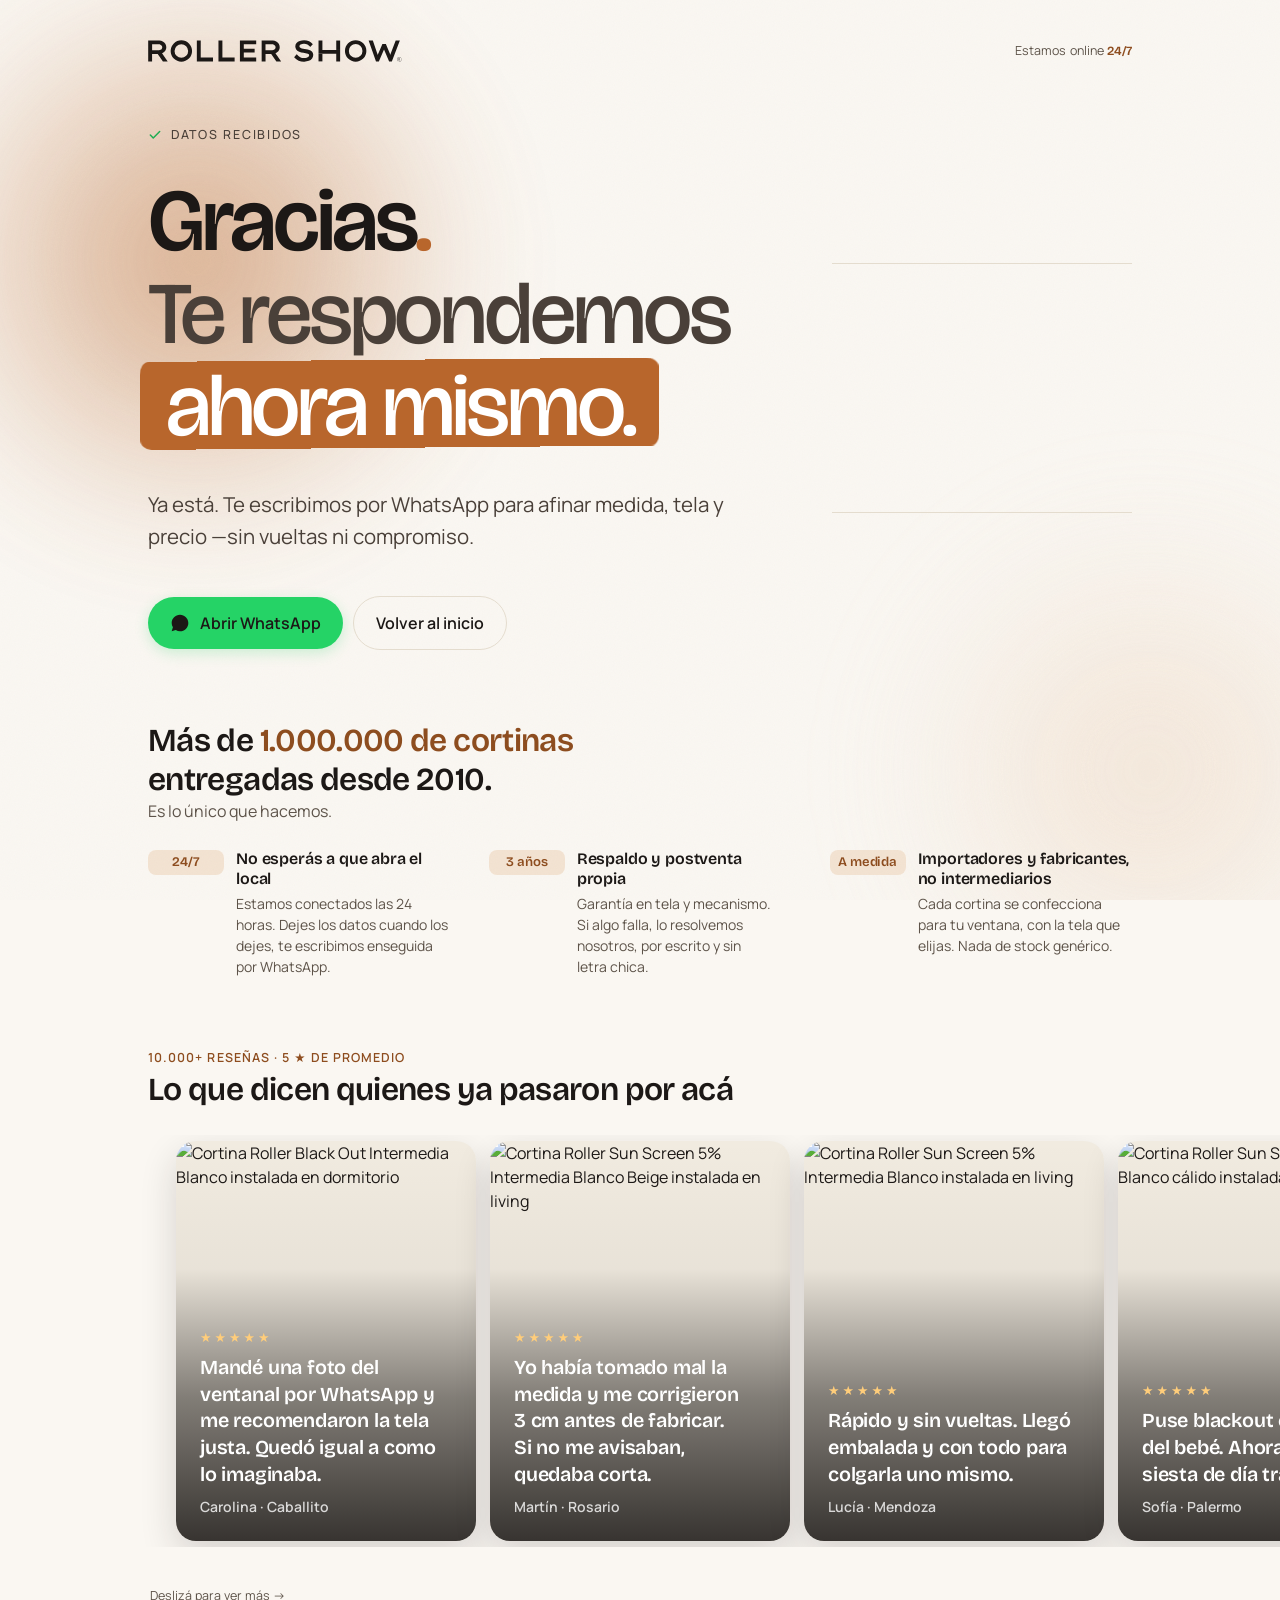
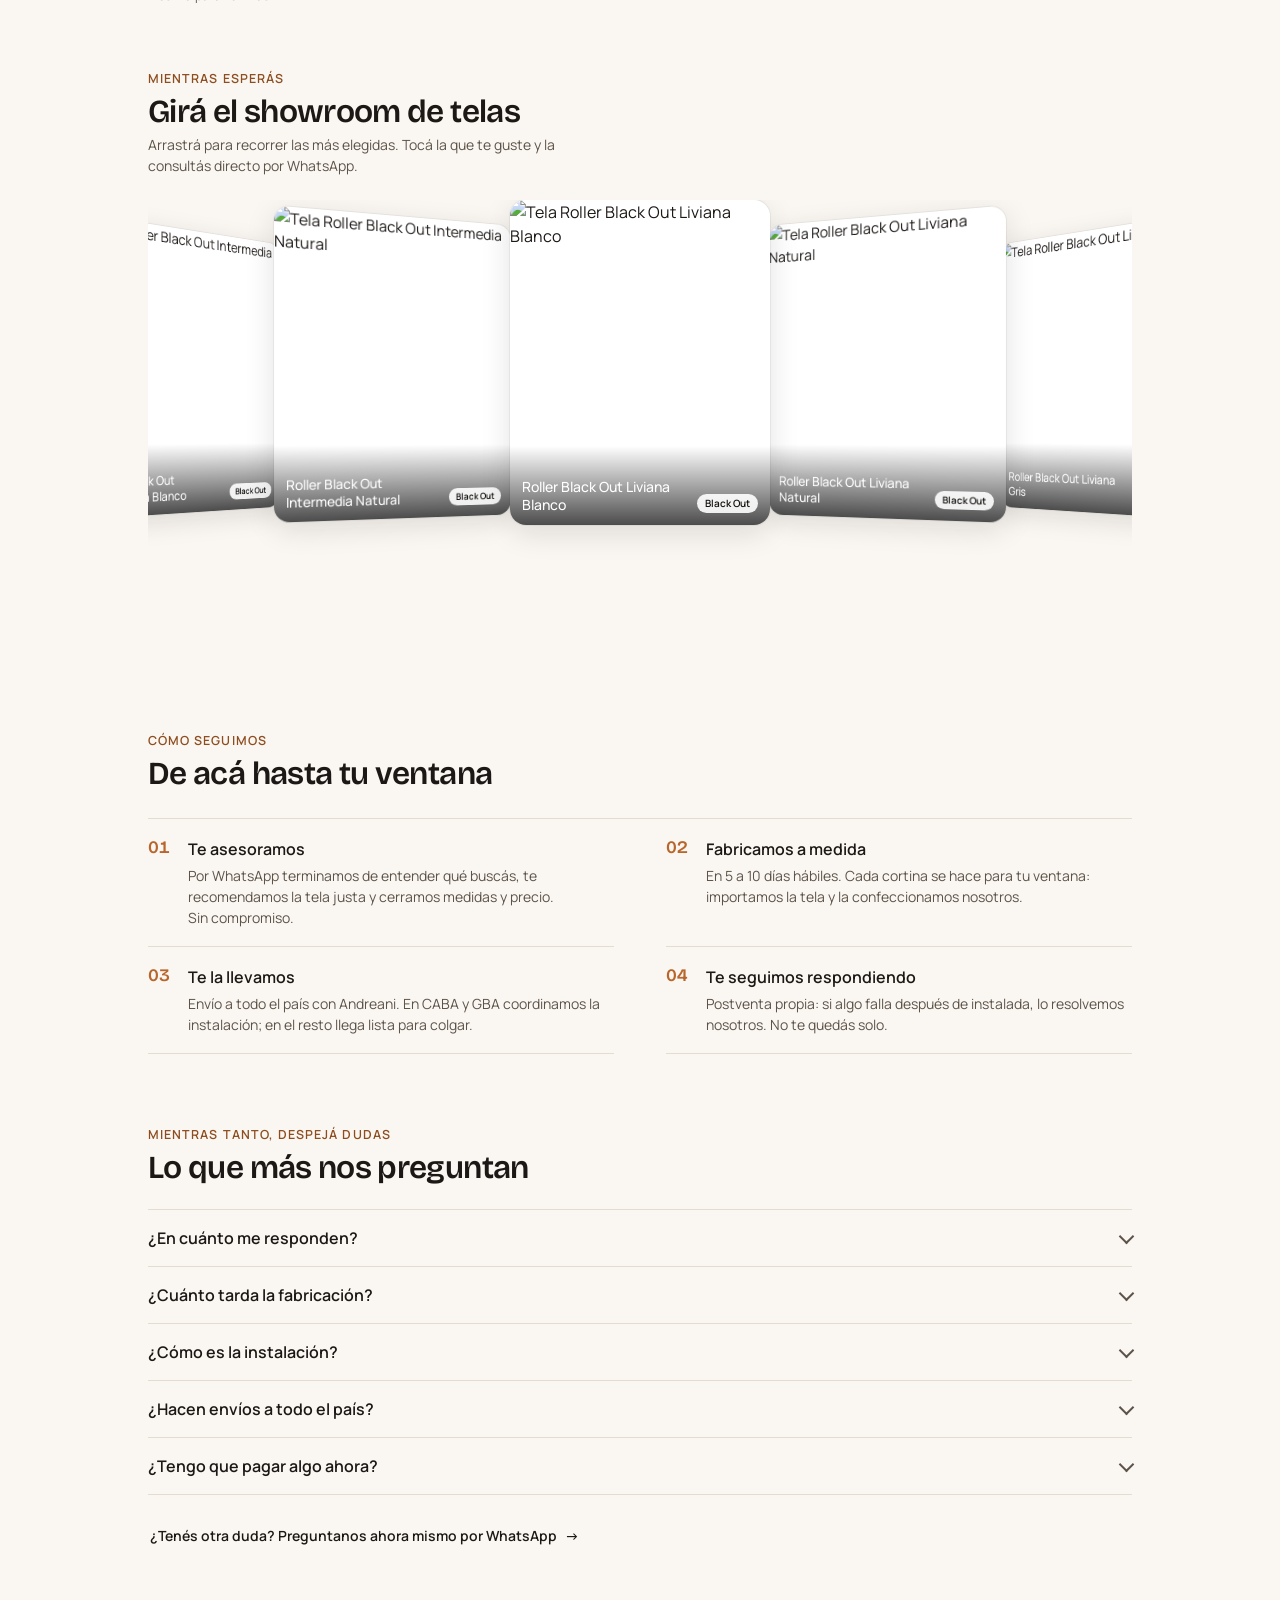
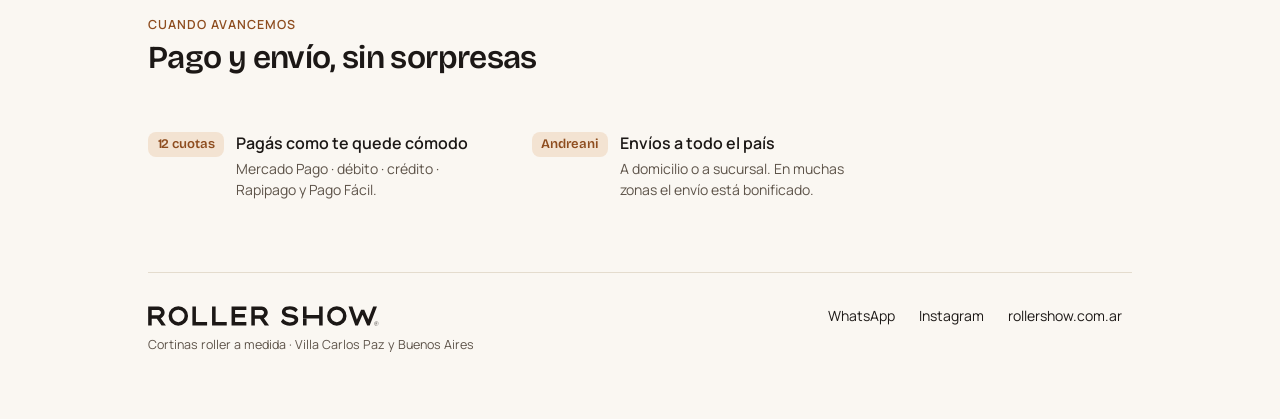
==== commit d06616c5: "refactor: reemplazar carrusel 3D propio por Swiper CoverFlow (fix iOS Safari)" ====
--- a/gracias/index.html
+++ b/gracias/index.html
@@ -1,7 +1,7 @@
 <!DOCTYPE html><html lang="es-AR"> <head><meta charset="UTF-8"><meta name="viewport" content="width=device-width, initial-scale=1"><meta name="color-scheme" content="light"><!-- Maqueta en desarrollo: evita que el navegador (sobre todo en mobile)
          sirva una versión vieja cacheada mientras se itera. --><meta http-equiv="Cache-Control" content="no-store, must-revalidate"><meta http-equiv="Pragma" content="no-cache"><link rel="icon" type="image/svg+xml" href="/favicon.svg"><link rel="preconnect" href="https://cdn.rollershow.com.ar"><link rel="preconnect" href="https://fonts.googleapis.com"><link rel="preconnect" href="https://fonts.gstatic.com" crossorigin><!-- Tipografía: el sitio usa Geist + Instrument Serif (masterplan §26);
          las landings con bareLayout traen su propio sistema (Bricolage + Manrope).
-         Se carga solo el set que la página usa — un único <link>, no @import. --><link href="https://fonts.googleapis.com/css2?family=Bricolage+Grotesque:opsz,wght@12..96,400;12..96,500;12..96,600;12..96,700;12..96,800&family=Manrope:wght@400;500;600;700&display=swap" rel="stylesheet"><title>¡Gracias! Te estamos respondiendo por WhatsApp | RollerShow</title><meta name="description" content="Ya tenemos tus datos. Te escribimos por WhatsApp en minutos, a cualquier hora, para afinar tu presupuesto y asesorarte sin compromiso."><link rel="canonical" href="https://www.rollershow.com.ar/gracias"><meta property="og:type" content="website"><meta property="og:title" content="¡Gracias! Te estamos respondiendo por WhatsApp | RollerShow"><meta property="og:description" content="Ya tenemos tus datos. Te escribimos por WhatsApp en minutos, a cualquier hora, para afinar tu presupuesto y asesorarte sin compromiso."><meta property="og:url" content="https://www.rollershow.com.ar/gracias"><meta property="og:image" content="https://www.rollershow.com.ar/assets/og-default.jpg"><meta property="og:site_name" content="RollerShow"><meta property="og:locale" content="es_AR"><meta name="twitter:card" content="summary_large_image"><meta name="twitter:title" content="¡Gracias! Te estamos respondiendo por WhatsApp | RollerShow"><meta name="twitter:description" content="Ya tenemos tus datos. Te escribimos por WhatsApp en minutos, a cualquier hora, para afinar tu presupuesto y asesorarte sin compromiso."><meta name="twitter:image" content="https://www.rollershow.com.ar/assets/og-default.jpg"><!-- Alpine.js para interactividad puntual (mega-menú, modales, before/after, filtros). --><script defer src="https://unpkg.com/alpinejs@3.14.8/dist/cdn.min.js"></script><link rel="stylesheet" href="/_astro/_familia_.DNSHG1o5.css">
+         Se carga solo el set que la página usa — un único <link>, no @import. --><link href="https://fonts.googleapis.com/css2?family=Bricolage+Grotesque:opsz,wght@12..96,400;12..96,500;12..96,600;12..96,700;12..96,800&family=Manrope:wght@400;500;600;700&display=swap" rel="stylesheet"><title>¡Gracias! Te estamos respondiendo por WhatsApp | RollerShow</title><meta name="description" content="Ya tenemos tus datos. Te escribimos por WhatsApp en minutos, a cualquier hora, para afinar tu presupuesto y asesorarte sin compromiso."><link rel="canonical" href="https://www.rollershow.com.ar/gracias"><meta property="og:type" content="website"><meta property="og:title" content="¡Gracias! Te estamos respondiendo por WhatsApp | RollerShow"><meta property="og:description" content="Ya tenemos tus datos. Te escribimos por WhatsApp en minutos, a cualquier hora, para afinar tu presupuesto y asesorarte sin compromiso."><meta property="og:url" content="https://www.rollershow.com.ar/gracias"><meta property="og:image" content="https://www.rollershow.com.ar/assets/og-default.jpg"><meta property="og:site_name" content="RollerShow"><meta property="og:locale" content="es_AR"><meta name="twitter:card" content="summary_large_image"><meta name="twitter:title" content="¡Gracias! Te estamos respondiendo por WhatsApp | RollerShow"><meta name="twitter:description" content="Ya tenemos tus datos. Te escribimos por WhatsApp en minutos, a cualquier hora, para afinar tu presupuesto y asesorarte sin compromiso."><meta name="twitter:image" content="https://www.rollershow.com.ar/assets/og-default.jpg"><!-- Alpine.js para interactividad puntual (mega-menú, modales, before/after, filtros). --><script defer src="https://unpkg.com/alpinejs@3.14.8/dist/cdn.min.js"></script><link rel="stylesheet" href="/_astro/_familia_.JhSGHB-8.css">
 <link rel="stylesheet" href="/_astro/gracias.BtnespLJ.css"></head> <body class="min-h-screen flex flex-col bg-bg page-gracias">   <main class="gracias"> <!-- Capa de luz cálida FIJA en la zona superior del viewport. Su forma
          muta suave manejada por el scroll (animation-timeline: scroll): bajás
          y morfea, subís y vuelve. Compositor, 0 JS. Degrada estática. --> <div class="g-aurora" aria-hidden="true"> <span class="g-aurora__blob g-aurora__blob--1"></span> <span class="g-aurora__blob g-aurora__blob--2"></span> </div> <header class="g-top"> <a class="g-brand" href="https://rollershow.com.ar" target="_blank" rel="noopener noreferrer" aria-label="Roller Show"> <svg class="g-brand__logo" viewBox="0 0 600 52" aria-hidden="true"><use href="#rs-logo"></use></svg> </a> <span class="g-online" role="status" aria-live="polite">Estamos online <b>24/7</b> </span> </header> <section class="g-hero"> <div class="g-hero__intro"> <p class="g-status" role="status"> <svg viewBox="0 0 24 24" fill="none" stroke="currentColor" stroke-width="2.6" stroke-linecap="round" stroke-linejoin="round" aria-hidden="true"><polyline points="20 6 9 17 4 12"></polyline></svg>
@@ -40,96 +40,52 @@
 Más de <b>1.000.000 de cortinas</b> entregadas desde 2010.
 <span>Es lo único que hacemos.</span> </p> <ul class="g-reassure"> <li class="g-reassure__item"> <span class="g-tag" aria-hidden="true">24/7</span> <div class="g-reassure__txt"> <p class="g-reassure__h">No esperás a que abra el local</p> <p class="g-reassure__p">Estamos conectados las 24 horas. Dejes los datos cuando los dejes, te escribimos enseguida por WhatsApp.</p> </div> </li> <li class="g-reassure__item"> <span class="g-tag" aria-hidden="true">3 años</span> <div class="g-reassure__txt"> <p class="g-reassure__h">Respaldo y postventa propia</p> <p class="g-reassure__p">Garantía en tela y mecanismo. Si algo falla, lo resolvemos nosotros, por escrito y sin letra chica.</p> </div> </li> <li class="g-reassure__item"> <span class="g-tag" aria-hidden="true">A medida</span> <div class="g-reassure__txt"> <p class="g-reassure__h">Importadores y fabricantes, no intermediarios</p> <p class="g-reassure__p">Cada cortina se confecciona para tu ventana, con la tela que elijas. Nada de stock genérico.</p> </div> </li> </ul> </section> <!-- Testimonios — MAQUETA: los nombres/quotes son representativos para
          prototipo. En producción reemplazar por reseñas reales con consentimiento
-         (la API no expone nombres de clientes). Las cifras 10.000+ / 5★ son reales. --> <section class="g-revs reveal" aria-label="Lo que dicen los clientes"> <div class="g-revs__head"> <p class="g-eyebrow">10.000+ reseñas · 5 ★ de promedio</p> <h2 class="g-revs__title">Lo que dicen quienes ya pasaron por acá</h2> </div> <div class="g-revs__rail" role="list" tabindex="0" aria-label="Reseñas de clientes, deslizá o usá las flechas"> <article class="g-revcard" role="listitem"> <img class="g-revcard__img" src="https://cdn.rollershow.com.ar/fotos/black-out-intermedia-blanco-335.jpg?width=400&auto=webp" alt="Cortina Roller Black Out Intermedia Blanco instalada en dormitorio" loading="lazy" decoding="async"> <div class="g-revcard__scrim"></div> <div class="g-revcard__body"> <div class="g-revcard__stars" aria-label="5 de 5 estrellas">★★★★★</div> <blockquote class="g-revcard__quote">Mandé una foto del ventanal por WhatsApp y me recomendaron la tela justa. Quedó igual a como lo imaginaba.</blockquote> <figcaption class="g-revcard__by">Carolina · Caballito</figcaption> </div> </article><article class="g-revcard" role="listitem"> <img class="g-revcard__img" src="https://cdn.rollershow.com.ar/fotos/foto-whatsapp-sun-screen-5-intermedia-beige-snow-487.jpg?width=400&auto=webp" alt="Cortina Roller Sun Screen 5% Intermedia Blanco Beige instalada en living" loading="lazy" decoding="async"> <div class="g-revcard__scrim"></div> <div class="g-revcard__body"> <div class="g-revcard__stars" aria-label="5 de 5 estrellas">★★★★★</div> <blockquote class="g-revcard__quote">Yo había tomado mal la medida y me corrigieron 3 cm antes de fabricar. Si no me avisaban, quedaba corta.</blockquote> <figcaption class="g-revcard__by">Martín · Rosario</figcaption> </div> </article><article class="g-revcard" role="listitem"> <img class="g-revcard__img" src="https://cdn.rollershow.com.ar/fotos/foto-whatsapp-sun-screen-5-intermedia-blanco-snow-471.jpg?width=400&auto=webp" alt="Cortina Roller Sun Screen 5% Intermedia Blanco instalada en living" loading="lazy" decoding="async"> <div class="g-revcard__scrim"></div> <div class="g-revcard__body"> <div class="g-revcard__stars" aria-label="5 de 5 estrellas">★★★★★</div> <blockquote class="g-revcard__quote">Rápido y sin vueltas. Llegó embalada y con todo para colgarla uno mismo.</blockquote> <figcaption class="g-revcard__by">Lucía · Mendoza</figcaption> </div> </article><article class="g-revcard" role="listitem"> <img class="g-revcard__img" src="https://cdn.rollershow.com.ar/fotos/foto-whatsapp-sun-screen-5-liviana-blanco-calido-439.jpg?width=400&auto=webp" alt="Cortina Roller Sun Screen 5% Liviana Blanco cálido instalada en cocina" loading="lazy" decoding="async"> <div class="g-revcard__scrim"></div> <div class="g-revcard__body"> <div class="g-revcard__stars" aria-label="5 de 5 estrellas">★★★★★</div> <blockquote class="g-revcard__quote">Puse blackout en el cuarto del bebé. Ahora duerme la siesta de día tranquilo.</blockquote> <figcaption class="g-revcard__by">Sofía · Palermo</figcaption> </div> </article><article class="g-revcard" role="listitem"> <img class="g-revcard__img" src="https://cdn.rollershow.com.ar/fotos/foto-vendedor-black-out-intermedia-natural-412.jpg?width=400&auto=webp" alt="Cortina Roller Black Out Intermedia Natural instalada en living" loading="lazy" decoding="async"> <div class="g-revcard__scrim"></div> <div class="g-revcard__body"> <div class="g-revcard__stars" aria-label="5 de 5 estrellas">★★★★★</div> <blockquote class="g-revcard__quote">Escribí un domingo a la noche pensando que contestaban el lunes y me respondió una persona al toque.</blockquote> <figcaption class="g-revcard__by">Diego · Villa Crespo</figcaption> </div> </article><article class="g-revcard" role="listitem"> <img class="g-revcard__img" src="https://cdn.rollershow.com.ar/fotos/foto-vendedor-sun-screen-5-pesada-blanco-398.jpg?width=400&auto=webp" alt="Cortina Roller Sun Screen 5% Pesada Blanco instalada en living" loading="lazy" decoding="async"> <div class="g-revcard__scrim"></div> <div class="g-revcard__body"> <div class="g-revcard__stars" aria-label="5 de 5 estrellas">★★★★★</div> <blockquote class="g-revcard__quote">Soy de Neuquén y tenía miedo con el envío. Llegó perfecta y la colgué sola en 15 minutos.</blockquote> <figcaption class="g-revcard__by">Romina · Neuquén</figcaption> </div> </article><article class="g-revcard" role="listitem"> <img class="g-revcard__img" src="https://cdn.rollershow.com.ar/fotos/foto-vendedor-tusor-alhel-natural-379.jpg?width=400&auto=webp" alt="Cortina Tradicionales Tusor Alhelí Natural instalada en comedor" loading="lazy" decoding="async"> <div class="g-revcard__scrim"></div> <div class="g-revcard__body"> <div class="g-revcard__stars" aria-label="5 de 5 estrellas">★★★★★</div> <blockquote class="g-revcard__quote">No sabía si ir por sunscreen o blackout. Me lo explicaron con ejemplos y elegí bien.</blockquote> <figcaption class="g-revcard__by">Federico · Belgrano</figcaption> </div> </article><article class="g-revcard" role="listitem"> <img class="g-revcard__img" src="https://cdn.rollershow.com.ar/fotos/foto-whatsapp-black-out-pesada-blanco-437.jpg?width=400&auto=webp" alt="Cortina Roller Black Out Pesada Blanco instalada en living" loading="lazy" decoding="async"> <div class="g-revcard__scrim"></div> <div class="g-revcard__body"> <div class="g-revcard__stars" aria-label="5 de 5 estrellas">★★★★★</div> <blockquote class="g-revcard__quote">Tengo un ventanal de 2,80 y en otros lados me decían que iba con empalme. Acá lo hicieron de una sola pieza.</blockquote> <figcaption class="g-revcard__by">Valentina · Nordelta</figcaption> </div> </article><article class="g-revcard" role="listitem"> <img class="g-revcard__img" src="https://cdn.rollershow.com.ar/fotos/black-out-liviana-natural-309.jpg?width=400&auto=webp" alt="Cortina Roller Black Out Liviana Natural instalada en comedor" loading="lazy" decoding="async"> <div class="g-revcard__scrim"></div> <div class="g-revcard__body"> <div class="g-revcard__stars" aria-label="5 de 5 estrellas">★★★★★</div> <blockquote class="g-revcard__quote">12 cuotas sin interés, eso me terminó de convencer.</blockquote> <figcaption class="g-revcard__by">Nicolás · Quilmes</figcaption> </div> </article><article class="g-revcard" role="listitem"> <img class="g-revcard__img" src="https://cdn.rollershow.com.ar/fotos/foto-whatsapp-gasa-ceibo-blanco-701.jpg?width=400&auto=webp" alt="Cortina Tradicionales Gasa Ceibo Blanco instalada en dormitorio" loading="lazy" decoding="async"> <div class="g-revcard__scrim"></div> <div class="g-revcard__body"> <div class="g-revcard__stars" aria-label="5 de 5 estrellas">★★★★★</div> <blockquote class="g-revcard__quote">Me mandaron fotos de la tela antes de despachar para confirmar el color. Re atentos.</blockquote> <figcaption class="g-revcard__by">Agustina · Córdoba</figcaption> </div> </article><article class="g-revcard" role="listitem"> <img class="g-revcard__img" src="https://cdn.rollershow.com.ar/fotos/gasa-r-stica-margarita-blanco-570.jpg?width=400&auto=webp" alt="Cortina Tradicionales Gasa Rústica Margarita Blanco instalada en living" loading="lazy" decoding="async"> <div class="g-revcard__scrim"></div> <div class="g-revcard__body"> <div class="g-revcard__stars" aria-label="5 de 5 estrellas">★★★★★</div> <blockquote class="g-revcard__quote">Renové todo el depto de una. Living y cuartos combinados, quedó impecable.</blockquote> <figcaption class="g-revcard__by">Joaquín · Recoleta</figcaption> </div> </article><article class="g-revcard" role="listitem"> <img class="g-revcard__img" src="https://cdn.rollershow.com.ar/fotos/decorativa-balc-nica-color-a-definir-545.jpg?width=400&auto=webp" alt="Cortina Roller Decorativa Balcánica instalada en living" loading="lazy" decoding="async"> <div class="g-revcard__scrim"></div> <div class="g-revcard__body"> <div class="g-revcard__stars" aria-label="5 de 5 estrellas">★★★★★</div> <blockquote class="g-revcard__quote">El sunscreen me deja ver el jardín pero corta el sol de la tarde que me mataba.</blockquote> <figcaption class="g-revcard__by">Marina · La Plata</figcaption> </div> </article><article class="g-revcard" role="listitem"> <img class="g-revcard__img" src="https://cdn.rollershow.com.ar/fotos/black-out-intermedia-blanco-335.jpg?width=400&auto=webp" alt="Cortina Roller Black Out Intermedia Blanco instalada en dormitorio" loading="lazy" decoding="async"> <div class="g-revcard__scrim"></div> <div class="g-revcard__body"> <div class="g-revcard__stars" aria-label="5 de 5 estrellas">★★★★★</div> <blockquote class="g-revcard__quote">Pedí presupuesto en tres lugares. Acá fueron los únicos que me asesoraron en serio y no solo tiraron un precio.</blockquote> <figcaption class="g-revcard__by">Pablo · Almagro</figcaption> </div> </article><article class="g-revcard" role="listitem"> <img class="g-revcard__img" src="https://cdn.rollershow.com.ar/fotos/foto-whatsapp-sun-screen-5-intermedia-beige-snow-487.jpg?width=400&auto=webp" alt="Cortina Roller Sun Screen 5% Intermedia Blanco Beige instalada en living" loading="lazy" decoding="async"> <div class="g-revcard__scrim"></div> <div class="g-revcard__body"> <div class="g-revcard__stars" aria-label="5 de 5 estrellas">★★★★★</div> <blockquote class="g-revcard__quote">Coordinaron la instalación en CABA ellos mismos. No tuve que mover un dedo.</blockquote> <figcaption class="g-revcard__by">Florencia · Núñez</figcaption> </div> </article><article class="g-revcard" role="listitem"> <img class="g-revcard__img" src="https://cdn.rollershow.com.ar/fotos/foto-whatsapp-sun-screen-5-intermedia-blanco-snow-471.jpg?width=400&auto=webp" alt="Cortina Roller Sun Screen 5% Intermedia Blanco instalada en living" loading="lazy" decoding="async"> <div class="g-revcard__scrim"></div> <div class="g-revcard__body"> <div class="g-revcard__stars" aria-label="5 de 5 estrellas">★★★★★</div> <blockquote class="g-revcard__quote">Soy medio exigente con las terminaciones y no tengo una queja. Impecables.</blockquote> <figcaption class="g-revcard__by">Carla · San Isidro</figcaption> </div> </article><article class="g-revcard" role="listitem"> <img class="g-revcard__img" src="https://cdn.rollershow.com.ar/fotos/foto-whatsapp-sun-screen-5-liviana-blanco-calido-439.jpg?width=400&auto=webp" alt="Cortina Roller Sun Screen 5% Liviana Blanco cálido instalada en cocina" loading="lazy" decoding="async"> <div class="g-revcard__scrim"></div> <div class="g-revcard__body"> <div class="g-revcard__stars" aria-label="5 de 5 estrellas">★★★★★</div> <blockquote class="g-revcard__quote">El blackout aísla bastante, se nota en el calor del verano.</blockquote> <figcaption class="g-revcard__by">Sebastián · Mar del Plata</figcaption> </div> </article><article class="g-revcard" role="listitem"> <img class="g-revcard__img" src="https://cdn.rollershow.com.ar/fotos/foto-vendedor-black-out-intermedia-natural-412.jpg?width=400&auto=webp" alt="Cortina Roller Black Out Intermedia Natural instalada en living" loading="lazy" decoding="async"> <div class="g-revcard__scrim"></div> <div class="g-revcard__body"> <div class="g-revcard__stars" aria-label="5 de 5 estrellas">★★★★★</div> <blockquote class="g-revcard__quote">Pregunté un montón de cosas y nunca me apuraron para cerrar. Eso se valora.</blockquote> <figcaption class="g-revcard__by">Daniela · Flores</figcaption> </div> </article><article class="g-revcard" role="listitem"> <img class="g-revcard__img" src="https://cdn.rollershow.com.ar/fotos/foto-vendedor-sun-screen-5-pesada-blanco-398.jpg?width=400&auto=webp" alt="Cortina Roller Sun Screen 5% Pesada Blanco instalada en living" loading="lazy" decoding="async"> <div class="g-revcard__scrim"></div> <div class="g-revcard__body"> <div class="g-revcard__stars" aria-label="5 de 5 estrellas">★★★★★</div> <blockquote class="g-revcard__quote">Las puse en la oficina y más de un cliente preguntó de dónde eran.</blockquote> <figcaption class="g-revcard__by">Gonzalo · Microcentro</figcaption> </div> </article><article class="g-revcard" role="listitem"> <img class="g-revcard__img" src="https://cdn.rollershow.com.ar/fotos/foto-vendedor-tusor-alhel-natural-379.jpg?width=400&auto=webp" alt="Cortina Tradicionales Tusor Alhelí Natural instalada en comedor" loading="lazy" decoding="async"> <div class="g-revcard__scrim"></div> <div class="g-revcard__body"> <div class="g-revcard__stars" aria-label="5 de 5 estrellas">★★★★★</div> <blockquote class="g-revcard__quote">Me mandaron muestras de color antes de avanzar. Pude elegir tranquila.</blockquote> <figcaption class="g-revcard__by">Julieta · Tigre</figcaption> </div> </article><article class="g-revcard" role="listitem"> <img class="g-revcard__img" src="https://cdn.rollershow.com.ar/fotos/foto-whatsapp-black-out-pesada-blanco-437.jpg?width=400&auto=webp" alt="Cortina Roller Black Out Pesada Blanco instalada en living" loading="lazy" decoding="async"> <div class="g-revcard__scrim"></div> <div class="g-revcard__body"> <div class="g-revcard__stars" aria-label="5 de 5 estrellas">★★★★★</div> <blockquote class="g-revcard__quote">Cambié una cortina vieja por blackout y el cuarto quedó oscuro total.</blockquote> <figcaption class="g-revcard__by">Matías · Lanús</figcaption> </div> </article> </div> <p class="g-revs__hint" aria-hidden="true">Deslizá para ver más →</p> </section> <section class="g-telas reveal" aria-label="Telas más elegidas"> <div class="g-telas__head"> <p class="g-eyebrow">Mientras esperás</p> <h2 class="g-telas__title">Girá el showroom de telas</h2> <p class="g-telas__sub">Arrastrá para recorrer las más elegidas. Tocá la que te guste y la consultás directo por WhatsApp.</p> </div> <div x-data="telasCarousel3D()" data-telas="[{&#34;src&#34;:&#34;https://cdn.rollershow.com.ar/telas/1746-black-out-liviana-blanco.1.jpg?width=850&#38;auto=webp&#34;,&#34;name&#34;:&#34;Roller Black Out Liviana Blanco&#34;,&#34;funcion&#34;:&#34;Black Out&#34;,&#34;wa&#34;:&#34;https://wa.me/5491140813223?text=Hola!%20Vi%20la%20tela%20Roller%20Black%20Out%20Liviana%20Blanco%20en%20la%20web%20y%20me%20interesa%20para%20mi%20cotizaci%C3%B3n.&#34;},{&#34;src&#34;:&#34;https://cdn.rollershow.com.ar/telas/black-out-liviana-natural.1.jpg?width=850&#38;auto=webp&#34;,&#34;name&#34;:&#34;Roller Black Out Liviana Natural&#34;,&#34;funcion&#34;:&#34;Black Out&#34;,&#34;wa&#34;:&#34;https://wa.me/5491140813223?text=Hola!%20Vi%20la%20tela%20Roller%20Black%20Out%20Liviana%20Natural%20en%20la%20web%20y%20me%20interesa%20para%20mi%20cotizaci%C3%B3n.&#34;},{&#34;src&#34;:&#34;https://cdn.rollershow.com.ar/telas/black-out-liviana-gris.1.jpg?width=850&#38;auto=webp&#34;,&#34;name&#34;:&#34;Roller Black Out Liviana Gris&#34;,&#34;funcion&#34;:&#34;Black Out&#34;,&#34;wa&#34;:&#34;https://wa.me/5491140813223?text=Hola!%20Vi%20la%20tela%20Roller%20Black%20Out%20Liviana%20Gris%20en%20la%20web%20y%20me%20interesa%20para%20mi%20cotizaci%C3%B3n.&#34;},{&#34;src&#34;:&#34;https://cdn.rollershow.com.ar/telas/1755-sun-screen-5-liviana-blanco-calido.1.jpg?width=850&#38;auto=webp&#34;,&#34;name&#34;:&#34;Roller Sun Screen 5% Liviana Blanco cálido&#34;,&#34;funcion&#34;:&#34;Sun Screen&#34;,&#34;wa&#34;:&#34;https://wa.me/5491140813223?text=Hola!%20Vi%20la%20tela%20Roller%20Sun%20Screen%205%25%20Liviana%20Blanco%20c%C3%A1lido%20en%20la%20web%20y%20me%20interesa%20para%20mi%20cotizaci%C3%B3n.&#34;},{&#34;src&#34;:&#34;https://cdn.rollershow.com.ar/telas/sun-screen-5-liviana-beige.1.jpg?width=850&#38;auto=webp&#34;,&#34;name&#34;:&#34;Roller Sun Screen 5% Liviana Beige&#34;,&#34;funcion&#34;:&#34;Sun Screen&#34;,&#34;wa&#34;:&#34;https://wa.me/5491140813223?text=Hola!%20Vi%20la%20tela%20Roller%20Sun%20Screen%205%25%20Liviana%20Beige%20en%20la%20web%20y%20me%20interesa%20para%20mi%20cotizaci%C3%B3n.&#34;},{&#34;src&#34;:&#34;https://cdn.rollershow.com.ar/telas/sun-screen-5-liviana-gris-beige.1.jpg?width=850&#38;auto=webp&#34;,&#34;name&#34;:&#34;Roller Sun Screen 5% Liviana Gris&#34;,&#34;funcion&#34;:&#34;Sun Screen&#34;,&#34;wa&#34;:&#34;https://wa.me/5491140813223?text=Hola!%20Vi%20la%20tela%20Roller%20Sun%20Screen%205%25%20Liviana%20Gris%20en%20la%20web%20y%20me%20interesa%20para%20mi%20cotizaci%C3%B3n.&#34;},{&#34;src&#34;:&#34;https://cdn.rollershow.com.ar/telas/black-out-intermedia-blanco.1.jpg?width=850&#38;auto=webp&#34;,&#34;name&#34;:&#34;Roller Black Out Intermedia Blanco&#34;,&#34;funcion&#34;:&#34;Black Out&#34;,&#34;wa&#34;:&#34;https://wa.me/5491140813223?text=Hola!%20Vi%20la%20tela%20Roller%20Black%20Out%20Intermedia%20Blanco%20en%20la%20web%20y%20me%20interesa%20para%20mi%20cotizaci%C3%B3n.&#34;},{&#34;src&#34;:&#34;https://cdn.rollershow.com.ar/telas/black-out-intermedia-natural.1.jpg?width=850&#38;auto=webp&#34;,&#34;name&#34;:&#34;Roller Black Out Intermedia Natural&#34;,&#34;funcion&#34;:&#34;Black Out&#34;,&#34;wa&#34;:&#34;https://wa.me/5491140813223?text=Hola!%20Vi%20la%20tela%20Roller%20Black%20Out%20Intermedia%20Natural%20en%20la%20web%20y%20me%20interesa%20para%20mi%20cotizaci%C3%B3n.&#34;}]" class="relative"> <!-- Overlay --> <div x-show="active" x-transition:enter="transition ease-out duration-200" x-transition:enter-start="opacity-0" x-transition:enter-end="opacity-100" x-transition:leave="transition ease-in duration-150" x-transition:leave-start="opacity-100" x-transition:leave-end="opacity-0" @click="closeOverlay()" @keydown.escape.window="closeOverlay()" role="dialog" aria-modal="true" :aria-label="active ? 'Detalle de la tela ' + active.name : ''" class="fixed inset-0 z-50 flex items-center justify-center bg-black/80 p-6" style="display:none"> <div @click.stop x-show="active" x-transition:enter="transition ease-out duration-200" x-transition:enter-start="opacity-0 scale-95" x-transition:enter-end="opacity-100 scale-100" x-transition:leave="transition ease-in duration-150" x-transition:leave-start="opacity-100 scale-100" x-transition:leave-end="opacity-0 scale-95" class="w-full max-w-sm overflow-hidden rounded-3xl bg-white shadow-2xl"> <template x-if="active"> <div> <img :src="active.src" :alt="'Tela ' + active.name" class="aspect-[4/5] w-full object-cover"> <div class="p-5"> <div class="flex items-center justify-between gap-2"> <p class="text-lg font-semibold text-ink" x-text="active.name"></p> <span x-show="active.funcion" class="rounded-full bg-accent-soft px-2.5 py-1 text-[11px] font-semibold text-accent" x-text="active.funcion"></span> </div> <a :href="active.wa" target="_blank" rel="noopener noreferrer" class="mt-4 flex w-full items-center justify-center gap-2 rounded-full bg-accent px-5 py-3 font-medium text-white no-underline transition-transform active:scale-95">
+         (la API no expone nombres de clientes). Las cifras 10.000+ / 5★ son reales. --> <section class="g-revs reveal" aria-label="Lo que dicen los clientes"> <div class="g-revs__head"> <p class="g-eyebrow">10.000+ reseñas · 5 ★ de promedio</p> <h2 class="g-revs__title">Lo que dicen quienes ya pasaron por acá</h2> </div> <div class="g-revs__rail" role="list" tabindex="0" aria-label="Reseñas de clientes, deslizá o usá las flechas"> <article class="g-revcard" role="listitem"> <img class="g-revcard__img" src="https://cdn.rollershow.com.ar/fotos/black-out-intermedia-blanco-335.jpg?width=400&auto=webp" alt="Cortina Roller Black Out Intermedia Blanco instalada en dormitorio" loading="lazy" decoding="async"> <div class="g-revcard__scrim"></div> <div class="g-revcard__body"> <div class="g-revcard__stars" aria-label="5 de 5 estrellas">★★★★★</div> <blockquote class="g-revcard__quote">Mandé una foto del ventanal por WhatsApp y me recomendaron la tela justa. Quedó igual a como lo imaginaba.</blockquote> <figcaption class="g-revcard__by">Carolina · Caballito</figcaption> </div> </article><article class="g-revcard" role="listitem"> <img class="g-revcard__img" src="https://cdn.rollershow.com.ar/fotos/foto-whatsapp-sun-screen-5-intermedia-beige-snow-487.jpg?width=400&auto=webp" alt="Cortina Roller Sun Screen 5% Intermedia Blanco Beige instalada en living" loading="lazy" decoding="async"> <div class="g-revcard__scrim"></div> <div class="g-revcard__body"> <div class="g-revcard__stars" aria-label="5 de 5 estrellas">★★★★★</div> <blockquote class="g-revcard__quote">Yo había tomado mal la medida y me corrigieron 3 cm antes de fabricar. Si no me avisaban, quedaba corta.</blockquote> <figcaption class="g-revcard__by">Martín · Rosario</figcaption> </div> </article><article class="g-revcard" role="listitem"> <img class="g-revcard__img" src="https://cdn.rollershow.com.ar/fotos/foto-whatsapp-sun-screen-5-intermedia-blanco-snow-471.jpg?width=400&auto=webp" alt="Cortina Roller Sun Screen 5% Intermedia Blanco instalada en living" loading="lazy" decoding="async"> <div class="g-revcard__scrim"></div> <div class="g-revcard__body"> <div class="g-revcard__stars" aria-label="5 de 5 estrellas">★★★★★</div> <blockquote class="g-revcard__quote">Rápido y sin vueltas. Llegó embalada y con todo para colgarla uno mismo.</blockquote> <figcaption class="g-revcard__by">Lucía · Mendoza</figcaption> </div> </article><article class="g-revcard" role="listitem"> <img class="g-revcard__img" src="https://cdn.rollershow.com.ar/fotos/foto-whatsapp-sun-screen-5-liviana-blanco-calido-439.jpg?width=400&auto=webp" alt="Cortina Roller Sun Screen 5% Liviana Blanco cálido instalada en cocina" loading="lazy" decoding="async"> <div class="g-revcard__scrim"></div> <div class="g-revcard__body"> <div class="g-revcard__stars" aria-label="5 de 5 estrellas">★★★★★</div> <blockquote class="g-revcard__quote">Puse blackout en el cuarto del bebé. Ahora duerme la siesta de día tranquilo.</blockquote> <figcaption class="g-revcard__by">Sofía · Palermo</figcaption> </div> </article><article class="g-revcard" role="listitem"> <img class="g-revcard__img" src="https://cdn.rollershow.com.ar/fotos/foto-vendedor-black-out-intermedia-natural-412.jpg?width=400&auto=webp" alt="Cortina Roller Black Out Intermedia Natural instalada en living" loading="lazy" decoding="async"> <div class="g-revcard__scrim"></div> <div class="g-revcard__body"> <div class="g-revcard__stars" aria-label="5 de 5 estrellas">★★★★★</div> <blockquote class="g-revcard__quote">Escribí un domingo a la noche pensando que contestaban el lunes y me respondió una persona al toque.</blockquote> <figcaption class="g-revcard__by">Diego · Villa Crespo</figcaption> </div> </article><article class="g-revcard" role="listitem"> <img class="g-revcard__img" src="https://cdn.rollershow.com.ar/fotos/foto-vendedor-sun-screen-5-pesada-blanco-398.jpg?width=400&auto=webp" alt="Cortina Roller Sun Screen 5% Pesada Blanco instalada en living" loading="lazy" decoding="async"> <div class="g-revcard__scrim"></div> <div class="g-revcard__body"> <div class="g-revcard__stars" aria-label="5 de 5 estrellas">★★★★★</div> <blockquote class="g-revcard__quote">Soy de Neuquén y tenía miedo con el envío. Llegó perfecta y la colgué sola en 15 minutos.</blockquote> <figcaption class="g-revcard__by">Romina · Neuquén</figcaption> </div> </article><article class="g-revcard" role="listitem"> <img class="g-revcard__img" src="https://cdn.rollershow.com.ar/fotos/foto-vendedor-tusor-alhel-natural-379.jpg?width=400&auto=webp" alt="Cortina Tradicionales Tusor Alhelí Natural instalada en comedor" loading="lazy" decoding="async"> <div class="g-revcard__scrim"></div> <div class="g-revcard__body"> <div class="g-revcard__stars" aria-label="5 de 5 estrellas">★★★★★</div> <blockquote class="g-revcard__quote">No sabía si ir por sunscreen o blackout. Me lo explicaron con ejemplos y elegí bien.</blockquote> <figcaption class="g-revcard__by">Federico · Belgrano</figcaption> </div> </article><article class="g-revcard" role="listitem"> <img class="g-revcard__img" src="https://cdn.rollershow.com.ar/fotos/foto-whatsapp-black-out-pesada-blanco-437.jpg?width=400&auto=webp" alt="Cortina Roller Black Out Pesada Blanco instalada en living" loading="lazy" decoding="async"> <div class="g-revcard__scrim"></div> <div class="g-revcard__body"> <div class="g-revcard__stars" aria-label="5 de 5 estrellas">★★★★★</div> <blockquote class="g-revcard__quote">Tengo un ventanal de 2,80 y en otros lados me decían que iba con empalme. Acá lo hicieron de una sola pieza.</blockquote> <figcaption class="g-revcard__by">Valentina · Nordelta</figcaption> </div> </article><article class="g-revcard" role="listitem"> <img class="g-revcard__img" src="https://cdn.rollershow.com.ar/fotos/black-out-liviana-natural-309.jpg?width=400&auto=webp" alt="Cortina Roller Black Out Liviana Natural instalada en comedor" loading="lazy" decoding="async"> <div class="g-revcard__scrim"></div> <div class="g-revcard__body"> <div class="g-revcard__stars" aria-label="5 de 5 estrellas">★★★★★</div> <blockquote class="g-revcard__quote">12 cuotas sin interés, eso me terminó de convencer.</blockquote> <figcaption class="g-revcard__by">Nicolás · Quilmes</figcaption> </div> </article><article class="g-revcard" role="listitem"> <img class="g-revcard__img" src="https://cdn.rollershow.com.ar/fotos/foto-whatsapp-gasa-ceibo-blanco-701.jpg?width=400&auto=webp" alt="Cortina Tradicionales Gasa Ceibo Blanco instalada en dormitorio" loading="lazy" decoding="async"> <div class="g-revcard__scrim"></div> <div class="g-revcard__body"> <div class="g-revcard__stars" aria-label="5 de 5 estrellas">★★★★★</div> <blockquote class="g-revcard__quote">Me mandaron fotos de la tela antes de despachar para confirmar el color. Re atentos.</blockquote> <figcaption class="g-revcard__by">Agustina · Córdoba</figcaption> </div> </article><article class="g-revcard" role="listitem"> <img class="g-revcard__img" src="https://cdn.rollershow.com.ar/fotos/gasa-r-stica-margarita-blanco-570.jpg?width=400&auto=webp" alt="Cortina Tradicionales Gasa Rústica Margarita Blanco instalada en living" loading="lazy" decoding="async"> <div class="g-revcard__scrim"></div> <div class="g-revcard__body"> <div class="g-revcard__stars" aria-label="5 de 5 estrellas">★★★★★</div> <blockquote class="g-revcard__quote">Renové todo el depto de una. Living y cuartos combinados, quedó impecable.</blockquote> <figcaption class="g-revcard__by">Joaquín · Recoleta</figcaption> </div> </article><article class="g-revcard" role="listitem"> <img class="g-revcard__img" src="https://cdn.rollershow.com.ar/fotos/decorativa-balc-nica-color-a-definir-545.jpg?width=400&auto=webp" alt="Cortina Roller Decorativa Balcánica instalada en living" loading="lazy" decoding="async"> <div class="g-revcard__scrim"></div> <div class="g-revcard__body"> <div class="g-revcard__stars" aria-label="5 de 5 estrellas">★★★★★</div> <blockquote class="g-revcard__quote">El sunscreen me deja ver el jardín pero corta el sol de la tarde que me mataba.</blockquote> <figcaption class="g-revcard__by">Marina · La Plata</figcaption> </div> </article><article class="g-revcard" role="listitem"> <img class="g-revcard__img" src="https://cdn.rollershow.com.ar/fotos/black-out-intermedia-blanco-335.jpg?width=400&auto=webp" alt="Cortina Roller Black Out Intermedia Blanco instalada en dormitorio" loading="lazy" decoding="async"> <div class="g-revcard__scrim"></div> <div class="g-revcard__body"> <div class="g-revcard__stars" aria-label="5 de 5 estrellas">★★★★★</div> <blockquote class="g-revcard__quote">Pedí presupuesto en tres lugares. Acá fueron los únicos que me asesoraron en serio y no solo tiraron un precio.</blockquote> <figcaption class="g-revcard__by">Pablo · Almagro</figcaption> </div> </article><article class="g-revcard" role="listitem"> <img class="g-revcard__img" src="https://cdn.rollershow.com.ar/fotos/foto-whatsapp-sun-screen-5-intermedia-beige-snow-487.jpg?width=400&auto=webp" alt="Cortina Roller Sun Screen 5% Intermedia Blanco Beige instalada en living" loading="lazy" decoding="async"> <div class="g-revcard__scrim"></div> <div class="g-revcard__body"> <div class="g-revcard__stars" aria-label="5 de 5 estrellas">★★★★★</div> <blockquote class="g-revcard__quote">Coordinaron la instalación en CABA ellos mismos. No tuve que mover un dedo.</blockquote> <figcaption class="g-revcard__by">Florencia · Núñez</figcaption> </div> </article><article class="g-revcard" role="listitem"> <img class="g-revcard__img" src="https://cdn.rollershow.com.ar/fotos/foto-whatsapp-sun-screen-5-intermedia-blanco-snow-471.jpg?width=400&auto=webp" alt="Cortina Roller Sun Screen 5% Intermedia Blanco instalada en living" loading="lazy" decoding="async"> <div class="g-revcard__scrim"></div> <div class="g-revcard__body"> <div class="g-revcard__stars" aria-label="5 de 5 estrellas">★★★★★</div> <blockquote class="g-revcard__quote">Soy medio exigente con las terminaciones y no tengo una queja. Impecables.</blockquote> <figcaption class="g-revcard__by">Carla · San Isidro</figcaption> </div> </article><article class="g-revcard" role="listitem"> <img class="g-revcard__img" src="https://cdn.rollershow.com.ar/fotos/foto-whatsapp-sun-screen-5-liviana-blanco-calido-439.jpg?width=400&auto=webp" alt="Cortina Roller Sun Screen 5% Liviana Blanco cálido instalada en cocina" loading="lazy" decoding="async"> <div class="g-revcard__scrim"></div> <div class="g-revcard__body"> <div class="g-revcard__stars" aria-label="5 de 5 estrellas">★★★★★</div> <blockquote class="g-revcard__quote">El blackout aísla bastante, se nota en el calor del verano.</blockquote> <figcaption class="g-revcard__by">Sebastián · Mar del Plata</figcaption> </div> </article><article class="g-revcard" role="listitem"> <img class="g-revcard__img" src="https://cdn.rollershow.com.ar/fotos/foto-vendedor-black-out-intermedia-natural-412.jpg?width=400&auto=webp" alt="Cortina Roller Black Out Intermedia Natural instalada en living" loading="lazy" decoding="async"> <div class="g-revcard__scrim"></div> <div class="g-revcard__body"> <div class="g-revcard__stars" aria-label="5 de 5 estrellas">★★★★★</div> <blockquote class="g-revcard__quote">Pregunté un montón de cosas y nunca me apuraron para cerrar. Eso se valora.</blockquote> <figcaption class="g-revcard__by">Daniela · Flores</figcaption> </div> </article><article class="g-revcard" role="listitem"> <img class="g-revcard__img" src="https://cdn.rollershow.com.ar/fotos/foto-vendedor-sun-screen-5-pesada-blanco-398.jpg?width=400&auto=webp" alt="Cortina Roller Sun Screen 5% Pesada Blanco instalada en living" loading="lazy" decoding="async"> <div class="g-revcard__scrim"></div> <div class="g-revcard__body"> <div class="g-revcard__stars" aria-label="5 de 5 estrellas">★★★★★</div> <blockquote class="g-revcard__quote">Las puse en la oficina y más de un cliente preguntó de dónde eran.</blockquote> <figcaption class="g-revcard__by">Gonzalo · Microcentro</figcaption> </div> </article><article class="g-revcard" role="listitem"> <img class="g-revcard__img" src="https://cdn.rollershow.com.ar/fotos/foto-vendedor-tusor-alhel-natural-379.jpg?width=400&auto=webp" alt="Cortina Tradicionales Tusor Alhelí Natural instalada en comedor" loading="lazy" decoding="async"> <div class="g-revcard__scrim"></div> <div class="g-revcard__body"> <div class="g-revcard__stars" aria-label="5 de 5 estrellas">★★★★★</div> <blockquote class="g-revcard__quote">Me mandaron muestras de color antes de avanzar. Pude elegir tranquila.</blockquote> <figcaption class="g-revcard__by">Julieta · Tigre</figcaption> </div> </article><article class="g-revcard" role="listitem"> <img class="g-revcard__img" src="https://cdn.rollershow.com.ar/fotos/foto-whatsapp-black-out-pesada-blanco-437.jpg?width=400&auto=webp" alt="Cortina Roller Black Out Pesada Blanco instalada en living" loading="lazy" decoding="async"> <div class="g-revcard__scrim"></div> <div class="g-revcard__body"> <div class="g-revcard__stars" aria-label="5 de 5 estrellas">★★★★★</div> <blockquote class="g-revcard__quote">Cambié una cortina vieja por blackout y el cuarto quedó oscuro total.</blockquote> <figcaption class="g-revcard__by">Matías · Lanús</figcaption> </div> </article> </div> <p class="g-revs__hint" aria-hidden="true">Deslizá para ver más →</p> </section> <section class="g-telas reveal" aria-label="Telas más elegidas"> <div class="g-telas__head"> <p class="g-eyebrow">Mientras esperás</p> <h2 class="g-telas__title">Girá el showroom de telas</h2> <p class="g-telas__sub">Arrastrá para recorrer las más elegidas. Tocá la que te guste y la consultás directo por WhatsApp.</p> </div> <link rel="stylesheet" href="https://cdn.jsdelivr.net/npm/swiper@11/swiper-bundle.min.css"><div x-data="{ active: null }" @tela-click.window="active = $event.detail" class="relative"> <!-- Overlay --> <div x-show="active" x-transition:enter="transition ease-out duration-200" x-transition:enter-start="opacity-0" x-transition:enter-end="opacity-100" x-transition:leave="transition ease-in duration-150" x-transition:leave-start="opacity-100" x-transition:leave-end="opacity-0" @click="active = null" @keydown.escape.window="active = null" role="dialog" aria-modal="true" :aria-label="active ? 'Detalle de la tela ' + active.name : ''" class="fixed inset-0 z-50 flex items-center justify-center bg-black/80 p-6" style="display:none"> <div @click.stop x-show="active" x-transition:enter="transition ease-out duration-200" x-transition:enter-start="opacity-0 scale-95" x-transition:enter-end="opacity-100 scale-100" x-transition:leave="transition ease-in duration-150" x-transition:leave-start="opacity-100 scale-100" x-transition:leave-end="opacity-0 scale-95" class="w-full max-w-sm overflow-hidden rounded-3xl bg-white shadow-2xl"> <template x-if="active"> <div> <img :src="active.src" :alt="'Tela ' + active.name" class="aspect-[4/5] w-full object-cover"> <div class="p-5"> <div class="flex items-center justify-between gap-2"> <p class="text-lg font-semibold text-ink" x-text="active.name"></p> <span x-show="active.funcion" class="rounded-full bg-accent-soft px-2.5 py-1 text-[11px] font-semibold text-accent" x-text="active.funcion"></span> </div> <a :href="active.wa" target="_blank" rel="noopener noreferrer" class="mt-4 flex w-full items-center justify-center gap-2 rounded-full bg-accent px-5 py-3 font-medium text-white no-underline transition-transform active:scale-95">
 Consultar esta tela por WhatsApp
-</a> <button @click="closeOverlay()" aria-label="Cerrar y seguir mirando telas" class="mt-2 w-full rounded-full px-5 py-3 text-sm text-ink-muted">
+</a> <button @click="active = null" aria-label="Cerrar y seguir mirando telas" class="mt-2 w-full rounded-full px-5 py-3 text-sm text-ink-muted">
 Seguir mirando
-</button> </div> </div> </template> </div> </div> <!-- Viewport del carrusel --> <div class="relative h-[340px] w-full overflow-clip sm:h-[460px]" style="perspective:1000px; transform-style:preserve-3d"> <!-- Wrapper de centrado (replica el outer div del componente React original) --> <div class="flex h-full items-center justify-center" style="transform-style:preserve-3d"> <!-- Cilindro draggable --> <div class="relative flex h-full origin-center cursor-grab active:cursor-grabbing" :style="`transform: rotate3d(0,1,0,${rotation}deg); width: ${cylinderWidth}px; transform-style: preserve-3d; will-change: transform`" @pointerdown="dragStart($event)" @pointermove="dragMove($event)" @pointerup="dragEnd($event)" @pointercancel="dragEnd($event)"> <template x-for="(t, i) in list" :key="t.name + i"> <div class="absolute flex h-full origin-center items-center justify-center p-2" :style="`width: ${faceWidth}px; transform: rotateY(${i * angleDeg}deg) translateZ(${radius}px)`" @click="handleClick(t)"> <div class="relative w-full overflow-hidden rounded-2xl bg-white shadow-[0_8px_30px_rgba(20,17,15,0.12)] ring-1 ring-black/5"> <img :src="t.src" :alt="'Tela ' + t.name" class="pointer-events-none aspect-[4/5] w-full object-cover" draggable="false" loading="lazy"> <div class="absolute inset-x-0 bottom-0 flex items-end justify-between gap-2 bg-gradient-to-t from-black/70 to-transparent p-3 pt-8"> <span class="text-sm font-medium leading-tight text-white" x-text="t.name"></span> <span x-show="t.funcion" class="shrink-0 rounded-full bg-white/90 px-2 py-0.5 text-[10px] font-semibold text-ink" x-text="t.funcion"></span> </div> </div> </div> </template> </div> </div><!-- /.wrapper centrado --> </div><!-- /.viewport --> </div> <script>
-  window.telasCarousel3D = function () {
-    return {
-      list: [],
-      cylinderWidth: 1500,
-      rotation: -10,
-      active: null,
-      dragging: false,
-      didDrag: false,
-      dragStartX: 0,
-      lastX: 0,
-      lastTime: 0,
-      velocity: 0,
-      rafId: null,
+</button> </div> </div> </template> </div> </div> <!-- Swiper CoverFlow --> <div class="telas-swiper swiper h-[340px] w-full sm:h-[460px]"> <div class="swiper-wrapper items-center"> <div class="swiper-slide !w-[200px] sm:!w-[260px]" data-tela="{&#34;src&#34;:&#34;https://cdn.rollershow.com.ar/telas/1746-black-out-liviana-blanco.1.jpg?width=850&#38;auto=webp&#34;,&#34;name&#34;:&#34;Roller Black Out Liviana Blanco&#34;,&#34;funcion&#34;:&#34;Black Out&#34;,&#34;wa&#34;:&#34;https://wa.me/5491140813223?text=Hola!%20Vi%20la%20tela%20Roller%20Black%20Out%20Liviana%20Blanco%20en%20la%20web%20y%20me%20interesa%20para%20mi%20cotizaci%C3%B3n.&#34;}"> <div class="relative overflow-hidden rounded-2xl bg-white shadow-[0_8px_30px_rgba(20,17,15,0.12)] ring-1 ring-black/5 cursor-pointer"> <img src="https://cdn.rollershow.com.ar/telas/1746-black-out-liviana-blanco.1.jpg?width=850&auto=webp" alt="Tela Roller Black Out Liviana Blanco" class="pointer-events-none aspect-[4/5] w-full object-cover" draggable="false" loading="lazy"> <div class="absolute inset-x-0 bottom-0 flex items-end justify-between gap-2 bg-gradient-to-t from-black/70 to-transparent p-3 pt-8"> <span class="text-sm font-medium leading-tight text-white">Roller Black Out Liviana Blanco</span> <span class="shrink-0 rounded-full bg-white/90 px-2 py-0.5 text-[10px] font-semibold text-ink">Black Out</span> </div> </div> </div><div class="swiper-slide !w-[200px] sm:!w-[260px]" data-tela="{&#34;src&#34;:&#34;https://cdn.rollershow.com.ar/telas/black-out-liviana-natural.1.jpg?width=850&#38;auto=webp&#34;,&#34;name&#34;:&#34;Roller Black Out Liviana Natural&#34;,&#34;funcion&#34;:&#34;Black Out&#34;,&#34;wa&#34;:&#34;https://wa.me/5491140813223?text=Hola!%20Vi%20la%20tela%20Roller%20Black%20Out%20Liviana%20Natural%20en%20la%20web%20y%20me%20interesa%20para%20mi%20cotizaci%C3%B3n.&#34;}"> <div class="relative overflow-hidden rounded-2xl bg-white shadow-[0_8px_30px_rgba(20,17,15,0.12)] ring-1 ring-black/5 cursor-pointer"> <img src="https://cdn.rollershow.com.ar/telas/black-out-liviana-natural.1.jpg?width=850&auto=webp" alt="Tela Roller Black Out Liviana Natural" class="pointer-events-none aspect-[4/5] w-full object-cover" draggable="false" loading="lazy"> <div class="absolute inset-x-0 bottom-0 flex items-end justify-between gap-2 bg-gradient-to-t from-black/70 to-transparent p-3 pt-8"> <span class="text-sm font-medium leading-tight text-white">Roller Black Out Liviana Natural</span> <span class="shrink-0 rounded-full bg-white/90 px-2 py-0.5 text-[10px] font-semibold text-ink">Black Out</span> </div> </div> </div><div class="swiper-slide !w-[200px] sm:!w-[260px]" data-tela="{&#34;src&#34;:&#34;https://cdn.rollershow.com.ar/telas/black-out-liviana-gris.1.jpg?width=850&#38;auto=webp&#34;,&#34;name&#34;:&#34;Roller Black Out Liviana Gris&#34;,&#34;funcion&#34;:&#34;Black Out&#34;,&#34;wa&#34;:&#34;https://wa.me/5491140813223?text=Hola!%20Vi%20la%20tela%20Roller%20Black%20Out%20Liviana%20Gris%20en%20la%20web%20y%20me%20interesa%20para%20mi%20cotizaci%C3%B3n.&#34;}"> <div class="relative overflow-hidden rounded-2xl bg-white shadow-[0_8px_30px_rgba(20,17,15,0.12)] ring-1 ring-black/5 cursor-pointer"> <img src="https://cdn.rollershow.com.ar/telas/black-out-liviana-gris.1.jpg?width=850&auto=webp" alt="Tela Roller Black Out Liviana Gris" class="pointer-events-none aspect-[4/5] w-full object-cover" draggable="false" loading="lazy"> <div class="absolute inset-x-0 bottom-0 flex items-end justify-between gap-2 bg-gradient-to-t from-black/70 to-transparent p-3 pt-8"> <span class="text-sm font-medium leading-tight text-white">Roller Black Out Liviana Gris</span> <span class="shrink-0 rounded-full bg-white/90 px-2 py-0.5 text-[10px] font-semibold text-ink">Black Out</span> </div> </div> </div><div class="swiper-slide !w-[200px] sm:!w-[260px]" data-tela="{&#34;src&#34;:&#34;https://cdn.rollershow.com.ar/telas/1755-sun-screen-5-liviana-blanco-calido.1.jpg?width=850&#38;auto=webp&#34;,&#34;name&#34;:&#34;Roller Sun Screen 5% Liviana Blanco cálido&#34;,&#34;funcion&#34;:&#34;Sun Screen&#34;,&#34;wa&#34;:&#34;https://wa.me/5491140813223?text=Hola!%20Vi%20la%20tela%20Roller%20Sun%20Screen%205%25%20Liviana%20Blanco%20c%C3%A1lido%20en%20la%20web%20y%20me%20interesa%20para%20mi%20cotizaci%C3%B3n.&#34;}"> <div class="relative overflow-hidden rounded-2xl bg-white shadow-[0_8px_30px_rgba(20,17,15,0.12)] ring-1 ring-black/5 cursor-pointer"> <img src="https://cdn.rollershow.com.ar/telas/1755-sun-screen-5-liviana-blanco-calido.1.jpg?width=850&auto=webp" alt="Tela Roller Sun Screen 5% Liviana Blanco cálido" class="pointer-events-none aspect-[4/5] w-full object-cover" draggable="false" loading="lazy"> <div class="absolute inset-x-0 bottom-0 flex items-end justify-between gap-2 bg-gradient-to-t from-black/70 to-transparent p-3 pt-8"> <span class="text-sm font-medium leading-tight text-white">Roller Sun Screen 5% Liviana Blanco cálido</span> <span class="shrink-0 rounded-full bg-white/90 px-2 py-0.5 text-[10px] font-semibold text-ink">Sun Screen</span> </div> </div> </div><div class="swiper-slide !w-[200px] sm:!w-[260px]" data-tela="{&#34;src&#34;:&#34;https://cdn.rollershow.com.ar/telas/sun-screen-5-liviana-beige.1.jpg?width=850&#38;auto=webp&#34;,&#34;name&#34;:&#34;Roller Sun Screen 5% Liviana Beige&#34;,&#34;funcion&#34;:&#34;Sun Screen&#34;,&#34;wa&#34;:&#34;https://wa.me/5491140813223?text=Hola!%20Vi%20la%20tela%20Roller%20Sun%20Screen%205%25%20Liviana%20Beige%20en%20la%20web%20y%20me%20interesa%20para%20mi%20cotizaci%C3%B3n.&#34;}"> <div class="relative overflow-hidden rounded-2xl bg-white shadow-[0_8px_30px_rgba(20,17,15,0.12)] ring-1 ring-black/5 cursor-pointer"> <img src="https://cdn.rollershow.com.ar/telas/sun-screen-5-liviana-beige.1.jpg?width=850&auto=webp" alt="Tela Roller Sun Screen 5% Liviana Beige" class="pointer-events-none aspect-[4/5] w-full object-cover" draggable="false" loading="lazy"> <div class="absolute inset-x-0 bottom-0 flex items-end justify-between gap-2 bg-gradient-to-t from-black/70 to-transparent p-3 pt-8"> <span class="text-sm font-medium leading-tight text-white">Roller Sun Screen 5% Liviana Beige</span> <span class="shrink-0 rounded-full bg-white/90 px-2 py-0.5 text-[10px] font-semibold text-ink">Sun Screen</span> </div> </div> </div><div class="swiper-slide !w-[200px] sm:!w-[260px]" data-tela="{&#34;src&#34;:&#34;https://cdn.rollershow.com.ar/telas/sun-screen-5-liviana-gris-beige.1.jpg?width=850&#38;auto=webp&#34;,&#34;name&#34;:&#34;Roller Sun Screen 5% Liviana Gris&#34;,&#34;funcion&#34;:&#34;Sun Screen&#34;,&#34;wa&#34;:&#34;https://wa.me/5491140813223?text=Hola!%20Vi%20la%20tela%20Roller%20Sun%20Screen%205%25%20Liviana%20Gris%20en%20la%20web%20y%20me%20interesa%20para%20mi%20cotizaci%C3%B3n.&#34;}"> <div class="relative overflow-hidden rounded-2xl bg-white shadow-[0_8px_30px_rgba(20,17,15,0.12)] ring-1 ring-black/5 cursor-pointer"> <img src="https://cdn.rollershow.com.ar/telas/sun-screen-5-liviana-gris-beige.1.jpg?width=850&auto=webp" alt="Tela Roller Sun Screen 5% Liviana Gris" class="pointer-events-none aspect-[4/5] w-full object-cover" draggable="false" loading="lazy"> <div class="absolute inset-x-0 bottom-0 flex items-end justify-between gap-2 bg-gradient-to-t from-black/70 to-transparent p-3 pt-8"> <span class="text-sm font-medium leading-tight text-white">Roller Sun Screen 5% Liviana Gris</span> <span class="shrink-0 rounded-full bg-white/90 px-2 py-0.5 text-[10px] font-semibold text-ink">Sun Screen</span> </div> </div> </div><div class="swiper-slide !w-[200px] sm:!w-[260px]" data-tela="{&#34;src&#34;:&#34;https://cdn.rollershow.com.ar/telas/black-out-intermedia-blanco.1.jpg?width=850&#38;auto=webp&#34;,&#34;name&#34;:&#34;Roller Black Out Intermedia Blanco&#34;,&#34;funcion&#34;:&#34;Black Out&#34;,&#34;wa&#34;:&#34;https://wa.me/5491140813223?text=Hola!%20Vi%20la%20tela%20Roller%20Black%20Out%20Intermedia%20Blanco%20en%20la%20web%20y%20me%20interesa%20para%20mi%20cotizaci%C3%B3n.&#34;}"> <div class="relative overflow-hidden rounded-2xl bg-white shadow-[0_8px_30px_rgba(20,17,15,0.12)] ring-1 ring-black/5 cursor-pointer"> <img src="https://cdn.rollershow.com.ar/telas/black-out-intermedia-blanco.1.jpg?width=850&auto=webp" alt="Tela Roller Black Out Intermedia Blanco" class="pointer-events-none aspect-[4/5] w-full object-cover" draggable="false" loading="lazy"> <div class="absolute inset-x-0 bottom-0 flex items-end justify-between gap-2 bg-gradient-to-t from-black/70 to-transparent p-3 pt-8"> <span class="text-sm font-medium leading-tight text-white">Roller Black Out Intermedia Blanco</span> <span class="shrink-0 rounded-full bg-white/90 px-2 py-0.5 text-[10px] font-semibold text-ink">Black Out</span> </div> </div> </div><div class="swiper-slide !w-[200px] sm:!w-[260px]" data-tela="{&#34;src&#34;:&#34;https://cdn.rollershow.com.ar/telas/black-out-intermedia-natural.1.jpg?width=850&#38;auto=webp&#34;,&#34;name&#34;:&#34;Roller Black Out Intermedia Natural&#34;,&#34;funcion&#34;:&#34;Black Out&#34;,&#34;wa&#34;:&#34;https://wa.me/5491140813223?text=Hola!%20Vi%20la%20tela%20Roller%20Black%20Out%20Intermedia%20Natural%20en%20la%20web%20y%20me%20interesa%20para%20mi%20cotizaci%C3%B3n.&#34;}"> <div class="relative overflow-hidden rounded-2xl bg-white shadow-[0_8px_30px_rgba(20,17,15,0.12)] ring-1 ring-black/5 cursor-pointer"> <img src="https://cdn.rollershow.com.ar/telas/black-out-intermedia-natural.1.jpg?width=850&auto=webp" alt="Tela Roller Black Out Intermedia Natural" class="pointer-events-none aspect-[4/5] w-full object-cover" draggable="false" loading="lazy"> <div class="absolute inset-x-0 bottom-0 flex items-end justify-between gap-2 bg-gradient-to-t from-black/70 to-transparent p-3 pt-8"> <span class="text-sm font-medium leading-tight text-white">Roller Black Out Intermedia Natural</span> <span class="shrink-0 rounded-full bg-white/90 px-2 py-0.5 text-[10px] font-semibold text-ink">Black Out</span> </div> </div> </div> </div> </div> </div> <script src="https://cdn.jsdelivr.net/npm/swiper@11/swiper-bundle.min.js" defer></script> <script>
+  (function () {
+    function init() {
+      if (typeof Swiper === 'undefined') { setTimeout(init, 80); return; }
+      var el = document.querySelector('.telas-swiper');
+      if (!el || el._swiperInited) return;
+      el._swiperInited = true;
 
-      get faceWidth() { return this.cylinderWidth / Math.max(this.list.length, 1); },
-      get radius()    { return this.cylinderWidth / (2 * Math.PI); },
-      get angleDeg()  { return 360 / Math.max(this.list.length, 1); },
+      new Swiper('.telas-swiper', {
+        effect: 'coverflow',
+        grabCursor: true,
+        centeredSlides: true,
+        slidesPerView: 'auto',
+        loop: true,
+        coverflowEffect: {
+          rotate: 28,
+          stretch: 0,
+          depth: 90,
+          modifier: 1,
+          slideShadows: false,
+        },
+        on: {
+          click: function (swiper) {
+            var slide = swiper.clickedSlide;
+            if (!slide || !slide.classList.contains('swiper-slide-active')) return;
+            var raw = slide.dataset.tela;
+            if (!raw) return;
+            try {
+              var tela = JSON.parse(raw);
+              window.dispatchEvent(new CustomEvent('tela-click', { detail: tela }));
+            } catch (_) {}
+          },
+        },
+      });
+    }
 
-      init() {
-        this.list = JSON.parse(this.$el.dataset.telas || '[]');
-        const mq = window.matchMedia('(max-width: 640px)');
-        const update = (e) => { this.cylinderWidth = e.matches ? 1500 : 1900; };
-        update(mq);
-        mq.addEventListener('change', update);
-      },
-
-      dragStart(e) {
-        if (this.active) return;
-        this.stopMomentum();
-        this.dragging = true;
-        this.didDrag = false;
-        this.dragStartX = e.clientX;
-        this.lastX = e.clientX;
-        this.lastTime = performance.now();
-        this.velocity = 0;
-        e.currentTarget.setPointerCapture(e.pointerId);
-      },
-
-      dragMove(e) {
-        if (!this.dragging) return;
-        const dx = e.clientX - this.lastX;
-        if (Math.abs(e.clientX - this.dragStartX) > 4) this.didDrag = true;
-        this.rotation += dx * 0.16;
-        const now = performance.now();
-        const dt = now - this.lastTime;
-        if (dt > 0) this.velocity = (dx * 0.16) / (dt / 1000);
-        this.lastX = e.clientX;
-        this.lastTime = now;
-      },
-
-      dragEnd() {
-        if (!this.dragging) return;
-        this.dragging = false;
-        if (Math.abs(this.velocity) > 8) this.startMomentum();
-      },
-
-      startMomentum() {
-        let v = this.velocity;
-        let last = performance.now();
-        const tick = (now) => {
-          const dt = (now - last) / 1000;
-          last = now;
-          this.rotation += v * dt;
-          v *= Math.pow(0.92, 60 * dt);
-          if (Math.abs(v) < 0.3) return;
-          this.rafId = requestAnimationFrame(tick);
-        };
-        this.rafId = requestAnimationFrame(tick);
-      },
-
-      stopMomentum() {
-        if (this.rafId) { cancelAnimationFrame(this.rafId); this.rafId = null; }
-      },
-
-      handleClick(t) {
-        if (this.didDrag) { this.didDrag = false; return; }
-        this.stopMomentum();
-        this.active = t;
-      },
-
-      closeOverlay() {
-        this.active = null;
-      },
-    };
-  };
+    if (document.readyState === 'loading') {
+      document.addEventListener('DOMContentLoaded', init);
+    } else {
+      init();
+    }
+  })();
 </script> </section> <section class="g-proceso reveal" aria-label="Cómo trabajamos"> <div class="g-proceso__head"> <p class="g-eyebrow">Cómo seguimos</p> <h2 class="g-proceso__title">De acá hasta tu ventana</h2> </div> <ol class="g-proceso__list"> <li class="g-proceso__step"> <span class="g-proceso__n">01</span> <div class="g-proceso__txt"> <p class="g-proceso__h">Te asesoramos</p> <p class="g-proceso__p">Por WhatsApp terminamos de entender qué buscás, te recomendamos la tela justa y cerramos medidas y precio. Sin compromiso.</p> </div> </li> <li class="g-proceso__step"> <span class="g-proceso__n">02</span> <div class="g-proceso__txt"> <p class="g-proceso__h">Fabricamos a medida</p> <p class="g-proceso__p">En 5 a 10 días hábiles. Cada cortina se hace para tu ventana: importamos la tela y la confeccionamos nosotros.</p> </div> </li> <li class="g-proceso__step"> <span class="g-proceso__n">03</span> <div class="g-proceso__txt"> <p class="g-proceso__h">Te la llevamos</p> <p class="g-proceso__p">Envío a todo el país con Andreani. En CABA y GBA coordinamos la instalación; en el resto llega lista para colgar.</p> </div> </li> <li class="g-proceso__step"> <span class="g-proceso__n">04</span> <div class="g-proceso__txt"> <p class="g-proceso__h">Te seguimos respondiendo</p> <p class="g-proceso__p">Postventa propia: si algo falla después de instalada, lo resolvemos nosotros. No te quedás solo.</p> </div> </li> </ol> </section> <section class="g-faq reveal" aria-label="Preguntas frecuentes"> <div class="g-faq__head"> <p class="g-eyebrow">Mientras tanto, despejá dudas</p> <h2 class="g-faq__title">Lo que más nos preguntan</h2> </div> <div class="g-faq__list"> <details class="g-faq__item"> <summary>¿En cuánto me responden?<span class="g-faq__chev" aria-hidden="true"></span></summary> <p>Enseguida. Estamos conectados las 24 horas: te escribimos por WhatsApp en minutos, a cualquier hora y cualquier día.</p> </details> <details class="g-faq__item"> <summary>¿Cuánto tarda la fabricación?<span class="g-faq__chev" aria-hidden="true"></span></summary> <p>Entre 5 y 10 días hábiles desde que confirmás el pedido. Todo se fabrica a medida, no hay stock genérico.</p> </details> <details class="g-faq__item"> <summary>¿Cómo es la instalación?<span class="g-faq__chev" aria-hidden="true"></span></summary> <p>En CABA y GBA la coordinamos con vos. En el resto del país la cortina llega lista para colgar: con tarugos, tornillos e instructivo, la ponés en unos 15 minutos.</p> </details> <details class="g-faq__item"> <summary>¿Hacen envíos a todo el país?<span class="g-faq__chev" aria-hidden="true"></span></summary> <p>Sí, a todo el país con Andreani, a domicilio o a sucursal. El costo depende de tu localidad y en muchas zonas está bonificado.</p> </details> <details class="g-faq__item"> <summary>¿Tengo que pagar algo ahora?<span class="g-faq__chev" aria-hidden="true"></span></summary> <p>No. La cotización es gratis y sin compromiso. Recién avanzás cuando vos quieras, y podés pagar hasta en 12 cuotas.</p> </details> </div> <a class="g-faq__cta" href="https://wa.me/5491140813223?text=Hola%2C%20acabo%20de%20completar%20mis%20datos%20para%20una%20cotizaci%C3%B3n." target="_blank" rel="noopener noreferrer">
 ¿Tenés otra duda? Preguntanos ahora mismo por WhatsApp
 <span class="g-faq__cta-arrow" aria-hidden="true">→</span> </a> </section> <section class="g-pay reveal" aria-label="Medios de pago y envío"> <div class="g-pay__head"> <p class="g-eyebrow">Cuando avancemos</p> <h2 class="g-pay__title">Pago y envío, sin sorpresas</h2> </div> <div class="g-pay__item"> <span class="g-tag" aria-hidden="true">12 cuotas</span> <div class="g-pay__txt"> <p class="g-pay__h">Pagás como te quede cómodo</p> <p class="g-pay__p">Mercado Pago · débito · crédito · Rapipago y Pago Fácil.</p> </div> </div> <div class="g-pay__item"> <span class="g-tag" aria-hidden="true">Andreani</span> <div class="g-pay__txt"> <p class="g-pay__h">Envíos a todo el país</p> <p class="g-pay__p">A domicilio o a sucursal. En muchas zonas el envío está bonificado.</p> </div> </div> </section> <footer class="g-footer"> <div class="g-footer__row"> <a class="g-footer__brand" href="https://rollershow.com.ar" target="_blank" rel="noopener noreferrer" aria-label="Roller Show"> <svg class="g-brand__logo g-brand__logo--sm" viewBox="0 0 600 52" aria-hidden="true"><use href="#rs-logo"></use></svg> </a> <nav class="g-footer__links" aria-label="Enlaces de contacto"> <a href="https://wa.me/5491140813223?text=Hola%2C%20acabo%20de%20completar%20mis%20datos%20para%20una%20cotizaci%C3%B3n." target="_blank" rel="noopener noreferrer">WhatsApp</a> <a href="https://instagram.com/cortinas.rollershow" target="_blank" rel="noopener noreferrer">Instagram</a> <a href="https://rollershow.com.ar" target="_blank" rel="noopener noreferrer">rollershow.com.ar</a> </nav> </div> <p class="g-footer__note">
--- a/_astro/_familia_.JhSGHB-8.css
+++ b/_astro/_familia_.JhSGHB-8.css
@@ -0,0 +1 @@
+*,:before,:after{--tw-border-spacing-x: 0;--tw-border-spacing-y: 0;--tw-translate-x: 0;--tw-translate-y: 0;--tw-rotate: 0;--tw-skew-x: 0;--tw-skew-y: 0;--tw-scale-x: 1;--tw-scale-y: 1;--tw-pan-x: ;--tw-pan-y: ;--tw-pinch-zoom: ;--tw-scroll-snap-strictness: proximity;--tw-gradient-from-position: ;--tw-gradient-via-position: ;--tw-gradient-to-position: ;--tw-ordinal: ;--tw-slashed-zero: ;--tw-numeric-figure: ;--tw-numeric-spacing: ;--tw-numeric-fraction: ;--tw-ring-inset: ;--tw-ring-offset-width: 0px;--tw-ring-offset-color: #fff;--tw-ring-color: rgb(59 130 246 / .5);--tw-ring-offset-shadow: 0 0 #0000;--tw-ring-shadow: 0 0 #0000;--tw-shadow: 0 0 #0000;--tw-shadow-colored: 0 0 #0000;--tw-blur: ;--tw-brightness: ;--tw-contrast: ;--tw-grayscale: ;--tw-hue-rotate: ;--tw-invert: ;--tw-saturate: ;--tw-sepia: ;--tw-drop-shadow: ;--tw-backdrop-blur: ;--tw-backdrop-brightness: ;--tw-backdrop-contrast: ;--tw-backdrop-grayscale: ;--tw-backdrop-hue-rotate: ;--tw-backdrop-invert: ;--tw-backdrop-opacity: ;--tw-backdrop-saturate: ;--tw-backdrop-sepia: ;--tw-contain-size: ;--tw-contain-layout: ;--tw-contain-paint: ;--tw-contain-style: }::backdrop{--tw-border-spacing-x: 0;--tw-border-spacing-y: 0;--tw-translate-x: 0;--tw-translate-y: 0;--tw-rotate: 0;--tw-skew-x: 0;--tw-skew-y: 0;--tw-scale-x: 1;--tw-scale-y: 1;--tw-pan-x: ;--tw-pan-y: ;--tw-pinch-zoom: ;--tw-scroll-snap-strictness: proximity;--tw-gradient-from-position: ;--tw-gradient-via-position: ;--tw-gradient-to-position: ;--tw-ordinal: ;--tw-slashed-zero: ;--tw-numeric-figure: ;--tw-numeric-spacing: ;--tw-numeric-fraction: ;--tw-ring-inset: ;--tw-ring-offset-width: 0px;--tw-ring-offset-color: #fff;--tw-ring-color: rgb(59 130 246 / .5);--tw-ring-offset-shadow: 0 0 #0000;--tw-ring-shadow: 0 0 #0000;--tw-shadow: 0 0 #0000;--tw-shadow-colored: 0 0 #0000;--tw-blur: ;--tw-brightness: ;--tw-contrast: ;--tw-grayscale: ;--tw-hue-rotate: ;--tw-invert: ;--tw-saturate: ;--tw-sepia: ;--tw-drop-shadow: ;--tw-backdrop-blur: ;--tw-backdrop-brightness: ;--tw-backdrop-contrast: ;--tw-backdrop-grayscale: ;--tw-backdrop-hue-rotate: ;--tw-backdrop-invert: ;--tw-backdrop-opacity: ;--tw-backdrop-saturate: ;--tw-backdrop-sepia: ;--tw-contain-size: ;--tw-contain-layout: ;--tw-contain-paint: ;--tw-contain-style: }*,:before,:after{box-sizing:border-box;border-width:0;border-style:solid;border-color:#e5e7eb}:before,:after{--tw-content: ""}html,:host{line-height:1.5;-webkit-text-size-adjust:100%;-moz-tab-size:4;-o-tab-size:4;tab-size:4;font-family:Geist,system-ui,-apple-system,sans-serif;font-feature-settings:normal;font-variation-settings:normal;-webkit-tap-highlight-color:transparent}body{margin:0;line-height:inherit}hr{height:0;color:inherit;border-top-width:1px}abbr:where([title]){-webkit-text-decoration:underline dotted;text-decoration:underline dotted}h1,h2,h3,h4,h5,h6{font-size:inherit;font-weight:inherit}a{color:inherit;text-decoration:inherit}b,strong{font-weight:bolder}code,kbd,samp,pre{font-family:ui-monospace,SFMono-Regular,Menlo,Monaco,Consolas,Liberation Mono,Courier New,monospace;font-feature-settings:normal;font-variation-settings:normal;font-size:1em}small{font-size:80%}sub,sup{font-size:75%;line-height:0;position:relative;vertical-align:baseline}sub{bottom:-.25em}sup{top:-.5em}table{text-indent:0;border-color:inherit;border-collapse:collapse}button,input,optgroup,select,textarea{font-family:inherit;font-feature-settings:inherit;font-variation-settings:inherit;font-size:100%;font-weight:inherit;line-height:inherit;letter-spacing:inherit;color:inherit;margin:0;padding:0}button,select{text-transform:none}button,input:where([type=button]),input:where([type=reset]),input:where([type=submit]){-webkit-appearance:button;background-color:transparent;background-image:none}:-moz-focusring{outline:auto}:-moz-ui-invalid{box-shadow:none}progress{vertical-align:baseline}::-webkit-inner-spin-button,::-webkit-outer-spin-button{height:auto}[type=search]{-webkit-appearance:textfield;outline-offset:-2px}::-webkit-search-decoration{-webkit-appearance:none}::-webkit-file-upload-button{-webkit-appearance:button;font:inherit}summary{display:list-item}blockquote,dl,dd,h1,h2,h3,h4,h5,h6,hr,figure,p,pre{margin:0}fieldset{margin:0;padding:0}legend{padding:0}ol,ul,menu{list-style:none;margin:0;padding:0}dialog{padding:0}textarea{resize:vertical}input::-moz-placeholder,textarea::-moz-placeholder{opacity:1;color:#9ca3af}input::placeholder,textarea::placeholder{opacity:1;color:#9ca3af}button,[role=button]{cursor:pointer}:disabled{cursor:default}img,svg,video,canvas,audio,iframe,embed,object{display:block;vertical-align:middle}img,video{max-width:100%;height:auto}[hidden]:where(:not([hidden=until-found])){display:none}html{scroll-behavior:smooth}body{--tw-bg-opacity: 1;background-color:rgb(250 250 247 / var(--tw-bg-opacity, 1));font-family:Geist,system-ui,-apple-system,sans-serif;--tw-text-opacity: 1;color:rgb(20 17 15 / var(--tw-text-opacity, 1));-webkit-font-smoothing:antialiased;-moz-osx-font-smoothing:grayscale}a{--tw-text-opacity: 1;color:rgb(20 17 15 / var(--tw-text-opacity, 1));text-decoration-line:underline;text-decoration-color:#e8e4de;text-decoration-thickness:1px;text-underline-offset:4px;transition-property:color,background-color,border-color,text-decoration-color,fill,stroke;transition-timing-function:cubic-bezier(.4,0,.2,1);transition-duration:.15s}a:hover{--tw-text-opacity: 1;color:rgb(168 73 42 / var(--tw-text-opacity, 1));text-decoration-color:#a8492a}h1,h2,h3,h4{--tw-text-opacity: 1;color:rgb(20 17 15 / var(--tw-text-opacity, 1))}h1{font-family:"Instrument Serif",Georgia,serif;font-size:clamp(1.875rem,3.5vw,2.5rem);line-height:1.1;letter-spacing:-.01em}h2{font-family:"Instrument Serif",Georgia,serif;font-size:clamp(1.5rem,2.5vw,2rem);line-height:1.15;letter-spacing:-.01em}h3{font-family:Geist,system-ui,-apple-system,sans-serif;font-size:1.25rem;line-height:1.75rem;font-weight:500}[x-cloak]{display:none!important}::-moz-selection{--tw-bg-opacity: 1;background-color:rgb(244 232 224 / var(--tw-bg-opacity, 1));--tw-text-opacity: 1;color:rgb(20 17 15 / var(--tw-text-opacity, 1))}::selection{--tw-bg-opacity: 1;background-color:rgb(244 232 224 / var(--tw-bg-opacity, 1));--tw-text-opacity: 1;color:rgb(20 17 15 / var(--tw-text-opacity, 1))}.container{width:100%;margin-right:auto;margin-left:auto;padding-right:1.25rem;padding-left:1.25rem}@media (min-width: 640px){.container{max-width:640px}}@media (min-width: 768px){.container{max-width:768px}}@media (min-width: 1024px){.container{max-width:1024px}}@media (min-width: 1200px){.container{max-width:1200px}}@media (min-width: 1320px){.container{max-width:1320px}}.eyebrow{font-family:Geist,system-ui,-apple-system,sans-serif;font-size:.75rem;line-height:1;letter-spacing:.2em;font-weight:500;text-transform:uppercase;--tw-text-opacity: 1;color:rgb(107 101 94 / var(--tw-text-opacity, 1))}.btn{display:inline-flex;align-items:center;justify-content:center;gap:.5rem;border-radius:9999px;padding:.625rem 1.25rem;font-weight:500;text-decoration-line:none;transition-property:color,background-color,border-color,text-decoration-color,fill,stroke;transition-timing-function:cubic-bezier(.4,0,.2,1);transition-duration:.15s}.btn-primary{display:inline-flex;align-items:center;justify-content:center;gap:.5rem;border-radius:9999px;padding:.625rem 1.25rem;font-weight:500;text-decoration-line:none;transition-property:color,background-color,border-color,text-decoration-color,fill,stroke;transition-timing-function:cubic-bezier(.4,0,.2,1);transition-duration:.15s;--tw-bg-opacity: 1;background-color:rgb(10 10 10 / var(--tw-bg-opacity, 1));--tw-text-opacity: 1;color:rgb(255 255 255 / var(--tw-text-opacity, 1))}.btn-primary:hover{--tw-bg-opacity: 1;background-color:rgb(20 17 15 / var(--tw-bg-opacity, 1))}.btn-secondary{display:inline-flex;align-items:center;justify-content:center;gap:.5rem;border-radius:9999px;padding:.625rem 1.25rem;font-weight:500;text-decoration-line:none;transition-property:color,background-color,border-color,text-decoration-color,fill,stroke;transition-timing-function:cubic-bezier(.4,0,.2,1);transition-duration:.15s;border-width:1px;--tw-border-opacity: 1;border-color:rgb(232 228 222 / var(--tw-border-opacity, 1));--tw-bg-opacity: 1;background-color:rgb(255 255 255 / var(--tw-bg-opacity, 1));--tw-text-opacity: 1;color:rgb(20 17 15 / var(--tw-text-opacity, 1))}.btn-secondary:hover{--tw-bg-opacity: 1;background-color:rgb(232 228 222 / var(--tw-bg-opacity, 1))}.btn-ghost{display:inline-flex;align-items:center;justify-content:center;gap:.5rem;border-radius:9999px;padding:.625rem 1.25rem;font-weight:500;text-decoration-line:none;transition-property:color,background-color,border-color,text-decoration-color,fill,stroke;transition-timing-function:cubic-bezier(.4,0,.2,1);transition-duration:.15s;--tw-text-opacity: 1;color:rgb(20 17 15 / var(--tw-text-opacity, 1))}.btn-ghost:hover{--tw-bg-opacity: 1;background-color:rgb(232 228 222 / var(--tw-bg-opacity, 1))}.btn-accent{display:inline-flex;align-items:center;justify-content:center;gap:.5rem;border-radius:9999px;padding:.625rem 1.25rem;font-weight:500;text-decoration-line:none;transition-property:color,background-color,border-color,text-decoration-color,fill,stroke;transition-timing-function:cubic-bezier(.4,0,.2,1);transition-duration:.15s;--tw-bg-opacity: 1;background-color:rgb(168 73 42 / var(--tw-bg-opacity, 1));--tw-text-opacity: 1;color:rgb(255 255 255 / var(--tw-text-opacity, 1))}.btn-accent:hover{background-color:#a8492ae6}.btn-express{display:inline-flex;align-items:center;justify-content:center;gap:.5rem;border-radius:9999px;padding:.625rem 1.25rem;font-weight:500;text-decoration-line:none;transition-property:color,background-color,border-color,text-decoration-color,fill,stroke;transition-timing-function:cubic-bezier(.4,0,.2,1);transition-duration:.15s;--tw-bg-opacity: 1;background-color:rgb(14 162 14 / var(--tw-bg-opacity, 1));--tw-text-opacity: 1;color:rgb(255 255 255 / var(--tw-text-opacity, 1))}.btn-express:hover{background-color:#0ea20ee6}.card{overflow:hidden;border-radius:.75rem;border-width:1px;--tw-border-opacity: 1;border-color:rgb(232 228 222 / var(--tw-border-opacity, 1));--tw-bg-opacity: 1;background-color:rgb(255 255 255 / var(--tw-bg-opacity, 1))}.card-flat{overflow:hidden;border-radius:.75rem;--tw-bg-opacity: 1;background-color:rgb(255 255 255 / var(--tw-bg-opacity, 1))}.section{padding-top:4rem;padding-bottom:4rem}@media (min-width: 768px){.section{padding-top:6rem;padding-bottom:6rem}}.display-1{font-family:"Instrument Serif",Georgia,serif;font-size:clamp(3rem,6vw,5.5rem);line-height:.95;letter-spacing:-.02em}.lead{font-size:1.125rem;line-height:1.75rem;line-height:1.75;--tw-text-opacity: 1;color:rgb(107 101 94 / var(--tw-text-opacity, 1))}@media (min-width: 768px){.lead{font-size:1.25rem;line-height:1.75rem}}.number-figure{font-family:"Instrument Serif",Georgia,serif;font-size:clamp(2.25rem,4.5vw,3.75rem);letter-spacing:-.015em;line-height:1}.spec-bar{display:flex;align-items:center;gap:.75rem}.spec-bar-fill{height:100%;border-radius:9999px;--tw-bg-opacity: 1;background-color:rgb(20 17 15 / var(--tw-bg-opacity, 1));transition-property:all;transition-timing-function:cubic-bezier(.4,0,.2,1);transition-duration:.15s}.badge{display:inline-flex;align-items:center;gap:.375rem;border-radius:9999px;padding:.25rem .75rem;font-size:.75rem;line-height:1rem;font-weight:500}.badge-express{display:inline-flex;align-items:center;gap:.375rem;border-radius:9999px;padding:.25rem .75rem;font-size:.75rem;line-height:1rem;font-weight:500;--tw-bg-opacity: 1;background-color:rgb(14 162 14 / var(--tw-bg-opacity, 1));--tw-text-opacity: 1;color:rgb(255 255 255 / var(--tw-text-opacity, 1))}.badge-muted{display:inline-flex;align-items:center;gap:.375rem;border-radius:9999px;padding:.25rem .75rem;font-size:.75rem;line-height:1rem;font-weight:500;--tw-bg-opacity: 1;background-color:rgb(232 228 222 / var(--tw-bg-opacity, 1));--tw-text-opacity: 1;color:rgb(107 101 94 / var(--tw-text-opacity, 1))}.pointer-events-none{pointer-events:none}.visible{visibility:visible}.static{position:static}.fixed{position:fixed}.absolute{position:absolute}.relative{position:relative}.sticky{position:sticky}.inset-0{inset:0}.inset-x-0{left:0;right:0}.bottom-0{bottom:0}.left-0{left:0}.left-3{left:.75rem}.right-0{right:0}.right-3{right:.75rem}.top-0{top:0}.top-1\/2{top:50%}.top-3{top:.75rem}.top-full{top:100%}.isolate{isolation:isolate}.z-30{z-index:30}.z-50{z-index:50}.col-span-full{grid-column:1 / -1}.mx-auto{margin-left:auto;margin-right:auto}.mb-10{margin-bottom:2.5rem}.mb-2{margin-bottom:.5rem}.mb-3{margin-bottom:.75rem}.mb-4{margin-bottom:1rem}.mb-6{margin-bottom:1.5rem}.mt-0\.5{margin-top:.125rem}.mt-1{margin-top:.25rem}.mt-12{margin-top:3rem}.mt-2{margin-top:.5rem}.mt-20{margin-top:5rem}.mt-3{margin-top:.75rem}.mt-4{margin-top:1rem}.mt-5{margin-top:1.25rem}.mt-6{margin-top:1.5rem}.mt-7{margin-top:1.75rem}.line-clamp-3{overflow:hidden;display:-webkit-box;-webkit-box-orient:vertical;-webkit-line-clamp:3}.block{display:block}.inline-block{display:inline-block}.inline{display:inline}.flex{display:flex}.inline-flex{display:inline-flex}.grid{display:grid}.contents{display:contents}.hidden{display:none}.aspect-\[4\/3\]{aspect-ratio:4/3}.aspect-\[4\/5\]{aspect-ratio:4/5}.aspect-square{aspect-ratio:1 / 1}.h-10{height:2.5rem}.h-7{height:1.75rem}.h-9{height:2.25rem}.h-\[340px\]{height:340px}.h-full{height:100%}.min-h-screen{min-height:100vh}.\!w-\[200px\]{width:200px!important}.w-10{width:2.5rem}.w-7{width:1.75rem}.w-9{width:2.25rem}.w-full{width:100%}.w-px{width:1px}.max-w-md{max-width:28rem}.max-w-prose{max-width:65ch}.max-w-sm{max-width:24rem}.max-w-xl{max-width:36rem}.flex-1{flex:1 1 0%}.flex-shrink{flex-shrink:1}.shrink-0{flex-shrink:0}.-translate-x-1\/2{--tw-translate-x: -50%;transform:translate(var(--tw-translate-x),var(--tw-translate-y)) rotate(var(--tw-rotate)) skew(var(--tw-skew-x)) skewY(var(--tw-skew-y)) scaleX(var(--tw-scale-x)) scaleY(var(--tw-scale-y))}.-translate-y-1\/2{--tw-translate-y: -50%;transform:translate(var(--tw-translate-x),var(--tw-translate-y)) rotate(var(--tw-rotate)) skew(var(--tw-skew-x)) skewY(var(--tw-skew-y)) scaleX(var(--tw-scale-x)) scaleY(var(--tw-scale-y))}.scale-100{--tw-scale-x: 1;--tw-scale-y: 1;transform:translate(var(--tw-translate-x),var(--tw-translate-y)) rotate(var(--tw-rotate)) skew(var(--tw-skew-x)) skewY(var(--tw-skew-y)) scaleX(var(--tw-scale-x)) scaleY(var(--tw-scale-y))}.scale-95{--tw-scale-x: .95;--tw-scale-y: .95;transform:translate(var(--tw-translate-x),var(--tw-translate-y)) rotate(var(--tw-rotate)) skew(var(--tw-skew-x)) skewY(var(--tw-skew-y)) scaleX(var(--tw-scale-x)) scaleY(var(--tw-scale-y))}.transform{transform:translate(var(--tw-translate-x),var(--tw-translate-y)) rotate(var(--tw-rotate)) skew(var(--tw-skew-x)) skewY(var(--tw-skew-y)) scaleX(var(--tw-scale-x)) scaleY(var(--tw-scale-y))}.cursor-ew-resize{cursor:ew-resize}.cursor-pointer{cursor:pointer}.touch-none{touch-action:none}.select-none{-webkit-user-select:none;-moz-user-select:none;user-select:none}.resize{resize:both}.columns-1{-moz-columns:1;columns:1}.break-inside-avoid{-moz-column-break-inside:avoid;break-inside:avoid}.grid-cols-2{grid-template-columns:repeat(2,minmax(0,1fr))}.flex-col{flex-direction:column}.flex-wrap{flex-wrap:wrap}.place-items-center{place-items:center}.items-end{align-items:flex-end}.items-center{align-items:center}.justify-center{justify-content:center}.justify-between{justify-content:space-between}.gap-1{gap:.25rem}.gap-10{gap:2.5rem}.gap-2{gap:.5rem}.gap-3{gap:.75rem}.gap-4{gap:1rem}.gap-6{gap:1.5rem}.gap-8{gap:2rem}.gap-x-4{-moz-column-gap:1rem;column-gap:1rem}.gap-x-6{-moz-column-gap:1.5rem;column-gap:1.5rem}.gap-y-10{row-gap:2.5rem}.gap-y-6{row-gap:1.5rem}.space-y-2>:not([hidden])~:not([hidden]){--tw-space-y-reverse: 0;margin-top:calc(.5rem * calc(1 - var(--tw-space-y-reverse)));margin-bottom:calc(.5rem * var(--tw-space-y-reverse))}.overflow-hidden{overflow:hidden}.text-wrap{text-wrap:wrap}.rounded{border-radius:.25rem}.rounded-2xl{border-radius:1rem}.rounded-3xl{border-radius:1.5rem}.rounded-full{border-radius:9999px}.rounded-lg{border-radius:.5rem}.rounded-xl{border-radius:.75rem}.rounded-tl-sm{border-top-left-radius:.125rem}.border{border-width:1px}.border-y{border-top-width:1px;border-bottom-width:1px}.border-b{border-bottom-width:1px}.border-t{border-top-width:1px}.border-accent-soft{--tw-border-opacity: 1;border-color:rgb(244 232 224 / var(--tw-border-opacity, 1))}.border-line{--tw-border-opacity: 1;border-color:rgb(232 228 222 / var(--tw-border-opacity, 1))}.border-neutral-200{--tw-border-opacity: 1;border-color:rgb(229 229 229 / var(--tw-border-opacity, 1))}.border-neutral-300{--tw-border-opacity: 1;border-color:rgb(212 212 212 / var(--tw-border-opacity, 1))}.bg-\[\#005c4b\]{--tw-bg-opacity: 1;background-color:rgb(0 92 75 / var(--tw-bg-opacity, 1))}.bg-\[\#0b141a\]{--tw-bg-opacity: 1;background-color:rgb(11 20 26 / var(--tw-bg-opacity, 1))}.bg-accent{--tw-bg-opacity: 1;background-color:rgb(168 73 42 / var(--tw-bg-opacity, 1))}.bg-accent-soft{--tw-bg-opacity: 1;background-color:rgb(244 232 224 / var(--tw-bg-opacity, 1))}.bg-bg{--tw-bg-opacity: 1;background-color:rgb(250 250 247 / var(--tw-bg-opacity, 1))}.bg-bg\/95{background-color:#fafaf7f2}.bg-black\/60{background-color:#0009}.bg-black\/80{background-color:#000c}.bg-ink{--tw-bg-opacity: 1;background-color:rgb(20 17 15 / var(--tw-bg-opacity, 1))}.bg-line{--tw-bg-opacity: 1;background-color:rgb(232 228 222 / var(--tw-bg-opacity, 1))}.bg-neutral-100{--tw-bg-opacity: 1;background-color:rgb(245 245 245 / var(--tw-bg-opacity, 1))}.bg-neutral-50{--tw-bg-opacity: 1;background-color:rgb(250 250 250 / var(--tw-bg-opacity, 1))}.bg-surface,.bg-white{--tw-bg-opacity: 1;background-color:rgb(255 255 255 / var(--tw-bg-opacity, 1))}.bg-white\/10{background-color:#ffffff1a}.bg-white\/90{background-color:#ffffffe6}.bg-gradient-to-br{background-image:linear-gradient(to bottom right,var(--tw-gradient-stops))}.bg-gradient-to-t{background-image:linear-gradient(to top,var(--tw-gradient-stops))}.bg-gradient-to-tr{background-image:linear-gradient(to top right,var(--tw-gradient-stops))}.from-accent{--tw-gradient-from: #A8492A var(--tw-gradient-from-position);--tw-gradient-to: rgb(168 73 42 / 0) var(--tw-gradient-to-position);--tw-gradient-stops: var(--tw-gradient-from), var(--tw-gradient-to)}.from-accent-soft{--tw-gradient-from: #F4E8E0 var(--tw-gradient-from-position);--tw-gradient-to: rgb(244 232 224 / 0) var(--tw-gradient-to-position);--tw-gradient-stops: var(--tw-gradient-from), var(--tw-gradient-to)}.from-black\/70{--tw-gradient-from: rgb(0 0 0 / .7) var(--tw-gradient-from-position);--tw-gradient-to: rgb(0 0 0 / 0) var(--tw-gradient-to-position);--tw-gradient-stops: var(--tw-gradient-from), var(--tw-gradient-to)}.via-black\/30{--tw-gradient-to: rgb(0 0 0 / 0) var(--tw-gradient-to-position);--tw-gradient-stops: var(--tw-gradient-from), rgb(0 0 0 / .3) var(--tw-gradient-via-position), var(--tw-gradient-to)}.via-white{--tw-gradient-to: rgb(255 255 255 / 0) var(--tw-gradient-to-position);--tw-gradient-stops: var(--tw-gradient-from), #fff var(--tw-gradient-via-position), var(--tw-gradient-to)}.to-accent-soft{--tw-gradient-to: #F4E8E0 var(--tw-gradient-to-position)}.to-line{--tw-gradient-to: #E8E4DE var(--tw-gradient-to-position)}.to-neutral-50{--tw-gradient-to: #fafafa var(--tw-gradient-to-position)}.to-transparent{--tw-gradient-to: transparent var(--tw-gradient-to-position)}.object-cover{-o-object-fit:cover;object-fit:cover}.p-3{padding:.75rem}.p-4{padding:1rem}.p-5{padding:1.25rem}.p-6{padding:1.5rem}.px-2{padding-left:.5rem;padding-right:.5rem}.px-2\.5{padding-left:.625rem;padding-right:.625rem}.px-3{padding-left:.75rem;padding-right:.75rem}.px-5{padding-left:1.25rem;padding-right:1.25rem}.px-6{padding-left:1.5rem;padding-right:1.5rem}.py-0\.5{padding-top:.125rem;padding-bottom:.125rem}.py-1{padding-top:.25rem;padding-bottom:.25rem}.py-10{padding-top:2.5rem;padding-bottom:2.5rem}.py-12{padding-top:3rem;padding-bottom:3rem}.py-16{padding-top:4rem;padding-bottom:4rem}.py-2{padding-top:.5rem;padding-bottom:.5rem}.py-3{padding-top:.75rem;padding-bottom:.75rem}.py-4{padding-top:1rem;padding-bottom:1rem}.py-5{padding-top:1.25rem;padding-bottom:1.25rem}.py-8{padding-top:2rem;padding-bottom:2rem}.pb-12{padding-bottom:3rem}.pt-12{padding-top:3rem}.pt-8{padding-top:2rem}.text-center{text-align:center}.text-right{text-align:right}.font-serif{font-family:"Instrument Serif",Georgia,serif}.text-2xl{font-size:1.5rem;line-height:2rem}.text-\[10px\]{font-size:10px}.text-\[11px\]{font-size:11px}.text-base{font-size:1rem;line-height:1.5rem}.text-lg{font-size:1.125rem;line-height:1.75rem}.text-sm{font-size:.875rem;line-height:1.25rem}.text-xl{font-size:1.25rem;line-height:1.75rem}.text-xs{font-size:.75rem;line-height:1rem}.font-medium{font-weight:500}.font-semibold{font-weight:600}.uppercase{text-transform:uppercase}.italic{font-style:italic}.leading-none{line-height:1}.leading-tight{line-height:1.25}.tracking-tightest{letter-spacing:-.04em}.tracking-wide{letter-spacing:.025em}.tracking-widest{letter-spacing:.2em}.text-accent{--tw-text-opacity: 1;color:rgb(168 73 42 / var(--tw-text-opacity, 1))}.text-express{--tw-text-opacity: 1;color:rgb(14 162 14 / var(--tw-text-opacity, 1))}.text-green-700{--tw-text-opacity: 1;color:rgb(21 128 61 / var(--tw-text-opacity, 1))}.text-ink{--tw-text-opacity: 1;color:rgb(20 17 15 / var(--tw-text-opacity, 1))}.text-ink-muted{--tw-text-opacity: 1;color:rgb(107 101 94 / var(--tw-text-opacity, 1))}.text-line{--tw-text-opacity: 1;color:rgb(232 228 222 / var(--tw-text-opacity, 1))}.text-neutral-500{--tw-text-opacity: 1;color:rgb(115 115 115 / var(--tw-text-opacity, 1))}.text-neutral-600{--tw-text-opacity: 1;color:rgb(82 82 82 / var(--tw-text-opacity, 1))}.text-neutral-700{--tw-text-opacity: 1;color:rgb(64 64 64 / var(--tw-text-opacity, 1))}.text-neutral-800{--tw-text-opacity: 1;color:rgb(38 38 38 / var(--tw-text-opacity, 1))}.text-neutral-900{--tw-text-opacity: 1;color:rgb(23 23 23 / var(--tw-text-opacity, 1))}.text-red-700{--tw-text-opacity: 1;color:rgb(185 28 28 / var(--tw-text-opacity, 1))}.text-white{--tw-text-opacity: 1;color:rgb(255 255 255 / var(--tw-text-opacity, 1))}.text-white\/40{color:#fff6}.text-white\/60{color:#fff9}.text-white\/80{color:#fffc}.text-white\/85{color:#ffffffd9}.text-yellow-500{--tw-text-opacity: 1;color:rgb(234 179 8 / var(--tw-text-opacity, 1))}.underline{text-decoration-line:underline}.no-underline{text-decoration-line:none}.decoration-white\/40{text-decoration-color:#fff6}.underline-offset-4{text-underline-offset:4px}.antialiased{-webkit-font-smoothing:antialiased;-moz-osx-font-smoothing:grayscale}.opacity-0{opacity:0}.opacity-100{opacity:1}.shadow-2xl{--tw-shadow: 0 25px 50px -12px rgb(0 0 0 / .25);--tw-shadow-colored: 0 25px 50px -12px var(--tw-shadow-color);box-shadow:var(--tw-ring-offset-shadow, 0 0 #0000),var(--tw-ring-shadow, 0 0 #0000),var(--tw-shadow)}.shadow-\[0_8px_30px_rgba\(20\,17\,15\,0\.12\)\]{--tw-shadow: 0 8px 30px rgba(20,17,15,.12);--tw-shadow-colored: 0 8px 30px var(--tw-shadow-color);box-shadow:var(--tw-ring-offset-shadow, 0 0 #0000),var(--tw-ring-shadow, 0 0 #0000),var(--tw-shadow)}.shadow-lg{--tw-shadow: 0 10px 15px -3px rgb(0 0 0 / .1), 0 4px 6px -4px rgb(0 0 0 / .1);--tw-shadow-colored: 0 10px 15px -3px var(--tw-shadow-color), 0 4px 6px -4px var(--tw-shadow-color);box-shadow:var(--tw-ring-offset-shadow, 0 0 #0000),var(--tw-ring-shadow, 0 0 #0000),var(--tw-shadow)}.shadow-md{--tw-shadow: 0 4px 6px -1px rgb(0 0 0 / .1), 0 2px 4px -2px rgb(0 0 0 / .1);--tw-shadow-colored: 0 4px 6px -1px var(--tw-shadow-color), 0 2px 4px -2px var(--tw-shadow-color);box-shadow:var(--tw-ring-offset-shadow, 0 0 #0000),var(--tw-ring-shadow, 0 0 #0000),var(--tw-shadow)}.shadow-sm{--tw-shadow: 0 1px 2px 0 rgb(0 0 0 / .05);--tw-shadow-colored: 0 1px 2px 0 var(--tw-shadow-color);box-shadow:var(--tw-ring-offset-shadow, 0 0 #0000),var(--tw-ring-shadow, 0 0 #0000),var(--tw-shadow)}.outline{outline-style:solid}.ring-1{--tw-ring-offset-shadow: var(--tw-ring-inset) 0 0 0 var(--tw-ring-offset-width) var(--tw-ring-offset-color);--tw-ring-shadow: var(--tw-ring-inset) 0 0 0 calc(1px + var(--tw-ring-offset-width)) var(--tw-ring-color);box-shadow:var(--tw-ring-offset-shadow),var(--tw-ring-shadow),var(--tw-shadow, 0 0 #0000)}.ring-black\/5{--tw-ring-color: rgb(0 0 0 / .05)}.blur{--tw-blur: blur(8px);filter:var(--tw-blur) var(--tw-brightness) var(--tw-contrast) var(--tw-grayscale) var(--tw-hue-rotate) var(--tw-invert) var(--tw-saturate) var(--tw-sepia) var(--tw-drop-shadow)}.drop-shadow{--tw-drop-shadow: drop-shadow(0 1px 2px rgb(0 0 0 / .1)) drop-shadow(0 1px 1px rgb(0 0 0 / .06));filter:var(--tw-blur) var(--tw-brightness) var(--tw-contrast) var(--tw-grayscale) var(--tw-hue-rotate) var(--tw-invert) var(--tw-saturate) var(--tw-sepia) var(--tw-drop-shadow)}.grayscale{--tw-grayscale: grayscale(100%);filter:var(--tw-blur) var(--tw-brightness) var(--tw-contrast) var(--tw-grayscale) var(--tw-hue-rotate) var(--tw-invert) var(--tw-saturate) var(--tw-sepia) var(--tw-drop-shadow)}.filter{filter:var(--tw-blur) var(--tw-brightness) var(--tw-contrast) var(--tw-grayscale) var(--tw-hue-rotate) var(--tw-invert) var(--tw-saturate) var(--tw-sepia) var(--tw-drop-shadow)}.backdrop-blur{--tw-backdrop-blur: blur(8px);backdrop-filter:var(--tw-backdrop-blur) var(--tw-backdrop-brightness) var(--tw-backdrop-contrast) var(--tw-backdrop-grayscale) var(--tw-backdrop-hue-rotate) var(--tw-backdrop-invert) var(--tw-backdrop-opacity) var(--tw-backdrop-saturate) var(--tw-backdrop-sepia)}.transition{transition-property:color,background-color,border-color,text-decoration-color,fill,stroke,opacity,box-shadow,transform,filter,backdrop-filter;transition-timing-function:cubic-bezier(.4,0,.2,1);transition-duration:.15s}.transition-colors{transition-property:color,background-color,border-color,text-decoration-color,fill,stroke;transition-timing-function:cubic-bezier(.4,0,.2,1);transition-duration:.15s}.transition-transform{transition-property:transform;transition-timing-function:cubic-bezier(.4,0,.2,1);transition-duration:.15s}.duration-150{transition-duration:.15s}.duration-200{transition-duration:.2s}.duration-500{transition-duration:.5s}.duration-700{transition-duration:.7s}.ease-in{transition-timing-function:cubic-bezier(.4,0,1,1)}.ease-in-out{transition-timing-function:cubic-bezier(.4,0,.2,1)}.ease-out{transition-timing-function:cubic-bezier(0,0,.2,1)}.hover\:bg-accent:hover{--tw-bg-opacity: 1;background-color:rgb(168 73 42 / var(--tw-bg-opacity, 1))}.hover\:bg-accent-soft:hover{--tw-bg-opacity: 1;background-color:rgb(244 232 224 / var(--tw-bg-opacity, 1))}.hover\:text-accent:hover{--tw-text-opacity: 1;color:rgb(168 73 42 / var(--tw-text-opacity, 1))}.hover\:text-white:hover{--tw-text-opacity: 1;color:rgb(255 255 255 / var(--tw-text-opacity, 1))}.hover\:no-underline:hover{text-decoration-line:none}.focus\:outline-none:focus{outline:2px solid transparent;outline-offset:2px}.active\:scale-95:active{--tw-scale-x: .95;--tw-scale-y: .95;transform:translate(var(--tw-translate-x),var(--tw-translate-y)) rotate(var(--tw-rotate)) skew(var(--tw-skew-x)) skewY(var(--tw-skew-y)) scaleX(var(--tw-scale-x)) scaleY(var(--tw-scale-y))}.group:hover .group-hover\:scale-105{--tw-scale-x: 1.05;--tw-scale-y: 1.05;transform:translate(var(--tw-translate-x),var(--tw-translate-y)) rotate(var(--tw-rotate)) skew(var(--tw-skew-x)) skewY(var(--tw-skew-y)) scaleX(var(--tw-scale-x)) scaleY(var(--tw-scale-y))}.group:hover .group-hover\:text-accent{--tw-text-opacity: 1;color:rgb(168 73 42 / var(--tw-text-opacity, 1))}.group:hover .group-hover\:text-white{--tw-text-opacity: 1;color:rgb(255 255 255 / var(--tw-text-opacity, 1))}.group:hover .group-hover\:text-white\/90{color:#ffffffe6}.group:hover .group-hover\:decoration-white{text-decoration-color:#fff}@media (min-width: 640px){.sm\:flex{display:flex}.sm\:h-\[460px\]{height:460px}.sm\:\!w-\[260px\]{width:260px!important}.sm\:columns-2{-moz-columns:2;columns:2}.sm\:grid-cols-2{grid-template-columns:repeat(2,minmax(0,1fr))}.sm\:grid-cols-3{grid-template-columns:repeat(3,minmax(0,1fr))}}@media (min-width: 768px){.md\:col-span-2{grid-column:span 2 / span 2}.md\:block{display:block}.md\:flex{display:flex}.md\:grid-cols-2{grid-template-columns:repeat(2,minmax(0,1fr))}.md\:grid-cols-3{grid-template-columns:repeat(3,minmax(0,1fr))}.md\:grid-cols-4{grid-template-columns:repeat(4,minmax(0,1fr))}.md\:grid-cols-5{grid-template-columns:repeat(5,minmax(0,1fr))}.md\:grid-rows-2{grid-template-rows:repeat(2,minmax(0,1fr))}.md\:items-end{align-items:flex-end}.md\:items-center{align-items:center}.md\:space-y-2>:not([hidden])~:not([hidden]){--tw-space-y-reverse: 0;margin-top:calc(.5rem * calc(1 - var(--tw-space-y-reverse)));margin-bottom:calc(.5rem * var(--tw-space-y-reverse))}.md\:justify-self-end{justify-self:end}.md\:p-8{padding:2rem}.md\:px-12{padding-left:3rem;padding-right:3rem}.md\:py-16{padding-top:4rem;padding-bottom:4rem}.md\:py-24{padding-top:6rem;padding-bottom:6rem}.md\:pt-16{padding-top:4rem}.md\:text-left{text-align:left}.md\:text-3xl{font-size:1.875rem;line-height:2.25rem}}@media (min-width: 1024px){.lg\:columns-3{-moz-columns:3;columns:3}.lg\:grid-cols-3{grid-template-columns:repeat(3,minmax(0,1fr))}.lg\:grid-cols-4{grid-template-columns:repeat(4,minmax(0,1fr))}}@media (min-width: 1280px){.xl\:grid-cols-6{grid-template-columns:repeat(6,minmax(0,1fr))}}@media (min-width: 768px){.md\:\[\&\>\*\:nth-child\(1\)\]\:col-span-2>*:nth-child(1){grid-column:span 2 / span 2}.md\:\[\&\>\*\:nth-child\(1\)\]\:row-span-2>*:nth-child(1){grid-row:span 2 / span 2}}@media (min-width: 1024px){.lg\:\[\&\>\*\:nth-child\(1\)\]\:row-span-2>*:nth-child(1){grid-row:span 2 / span 2}}.\[\&\>article\]\:mb-6>article{margin-bottom:1.5rem}
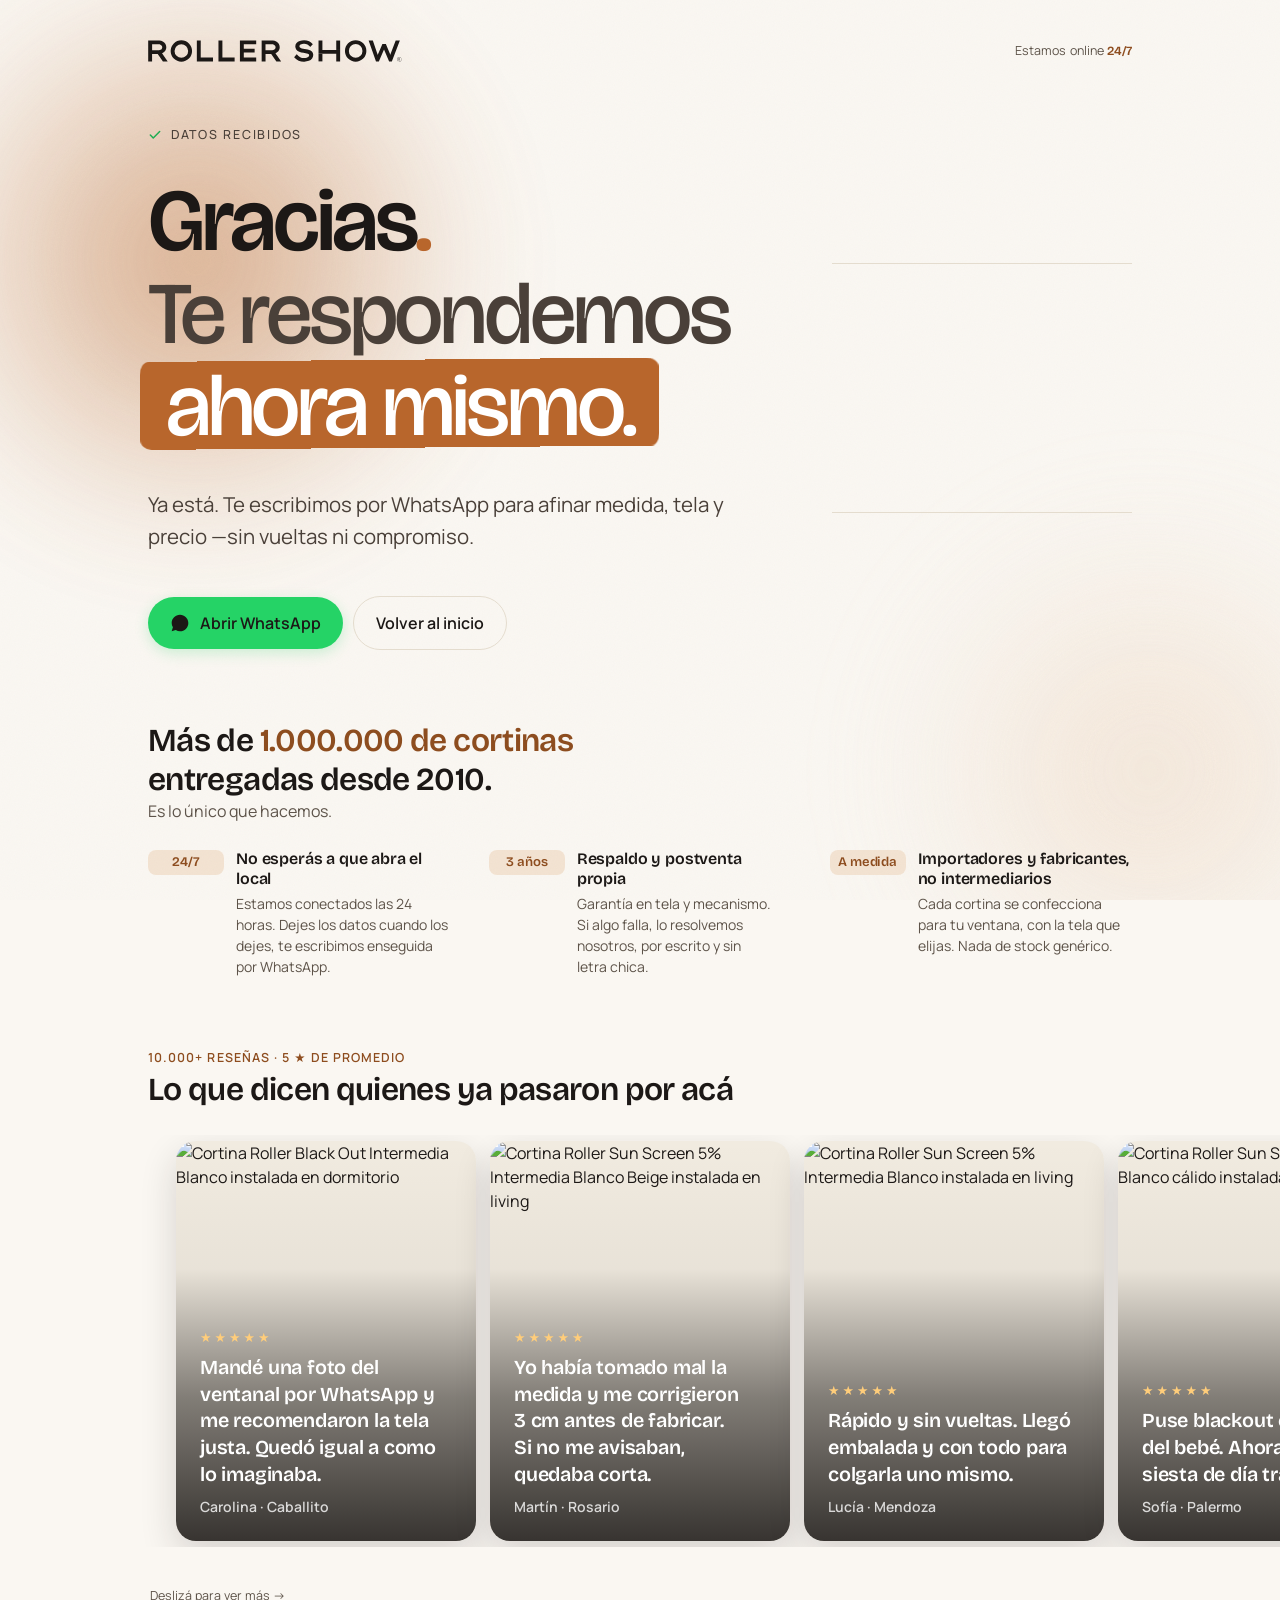
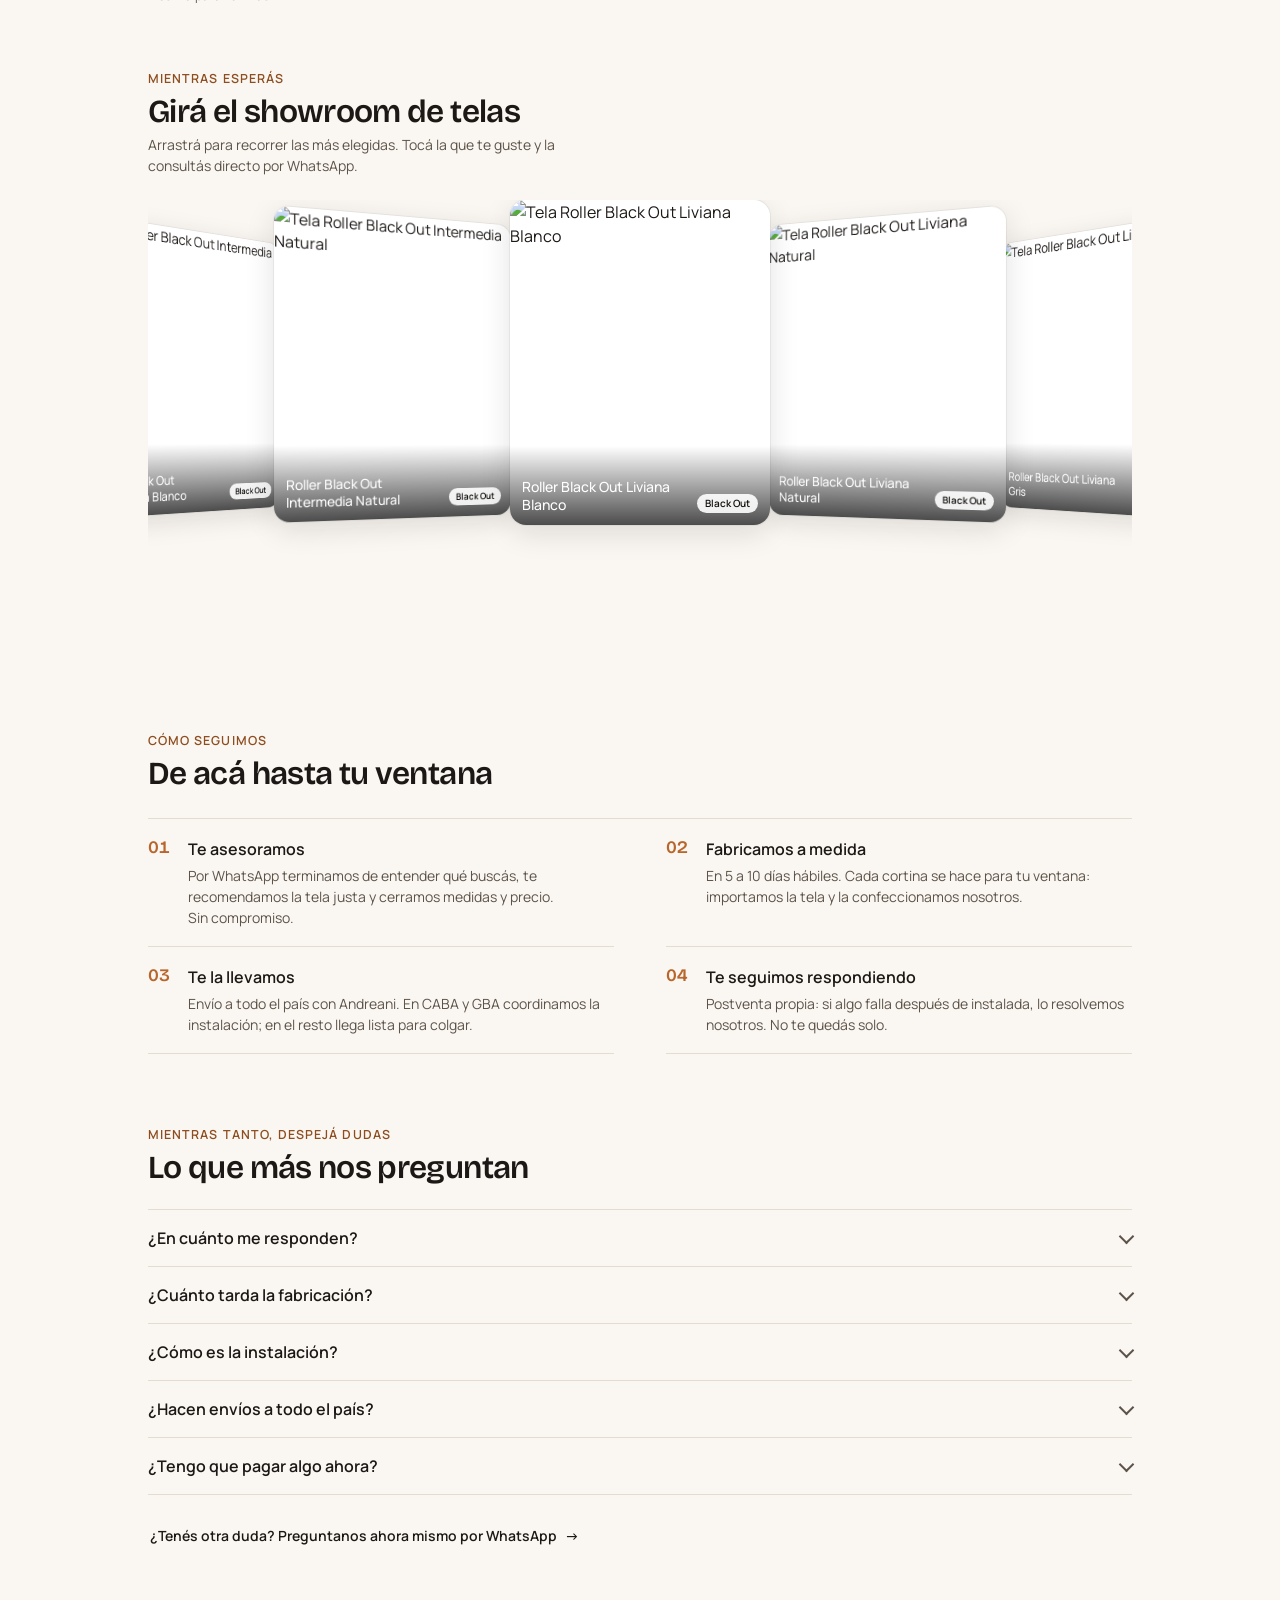
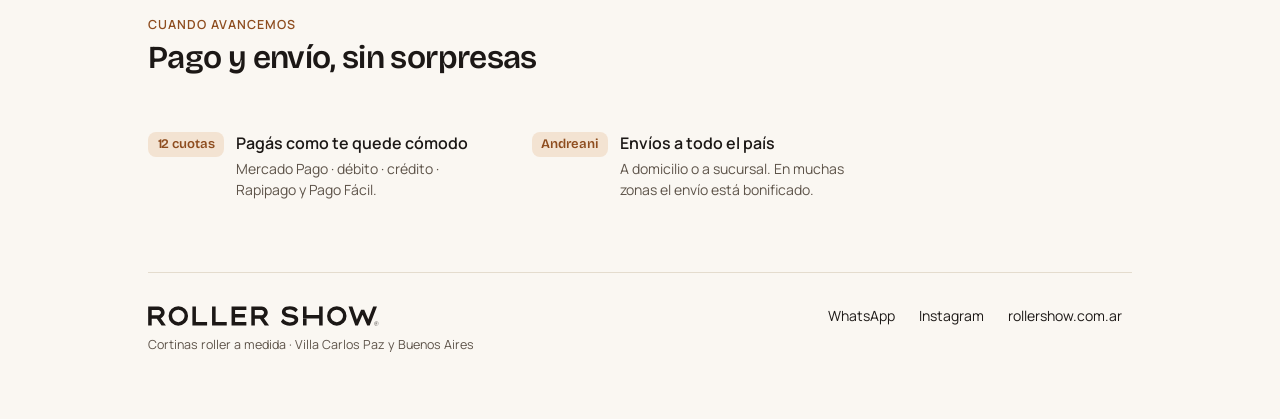
==== commit 73c50cea: "fix: overflow-hidden y slide width garantizados via Tailwind+style (no CDN-dependent)" ====
--- a/gracias/index.html
+++ b/gracias/index.html
@@ -1,8 +1,8 @@
 <!DOCTYPE html><html lang="es-AR"> <head><meta charset="UTF-8"><meta name="viewport" content="width=device-width, initial-scale=1"><meta name="color-scheme" content="light"><!-- Maqueta en desarrollo: evita que el navegador (sobre todo en mobile)
          sirva una versión vieja cacheada mientras se itera. --><meta http-equiv="Cache-Control" content="no-store, must-revalidate"><meta http-equiv="Pragma" content="no-cache"><link rel="icon" type="image/svg+xml" href="/favicon.svg"><link rel="preconnect" href="https://cdn.rollershow.com.ar"><link rel="preconnect" href="https://fonts.googleapis.com"><link rel="preconnect" href="https://fonts.gstatic.com" crossorigin><!-- Tipografía: el sitio usa Geist + Instrument Serif (masterplan §26);
          las landings con bareLayout traen su propio sistema (Bricolage + Manrope).
-         Se carga solo el set que la página usa — un único <link>, no @import. --><link href="https://fonts.googleapis.com/css2?family=Bricolage+Grotesque:opsz,wght@12..96,400;12..96,500;12..96,600;12..96,700;12..96,800&family=Manrope:wght@400;500;600;700&display=swap" rel="stylesheet"><title>¡Gracias! Te estamos respondiendo por WhatsApp | RollerShow</title><meta name="description" content="Ya tenemos tus datos. Te escribimos por WhatsApp en minutos, a cualquier hora, para afinar tu presupuesto y asesorarte sin compromiso."><link rel="canonical" href="https://www.rollershow.com.ar/gracias"><meta property="og:type" content="website"><meta property="og:title" content="¡Gracias! Te estamos respondiendo por WhatsApp | RollerShow"><meta property="og:description" content="Ya tenemos tus datos. Te escribimos por WhatsApp en minutos, a cualquier hora, para afinar tu presupuesto y asesorarte sin compromiso."><meta property="og:url" content="https://www.rollershow.com.ar/gracias"><meta property="og:image" content="https://www.rollershow.com.ar/assets/og-default.jpg"><meta property="og:site_name" content="RollerShow"><meta property="og:locale" content="es_AR"><meta name="twitter:card" content="summary_large_image"><meta name="twitter:title" content="¡Gracias! Te estamos respondiendo por WhatsApp | RollerShow"><meta name="twitter:description" content="Ya tenemos tus datos. Te escribimos por WhatsApp en minutos, a cualquier hora, para afinar tu presupuesto y asesorarte sin compromiso."><meta name="twitter:image" content="https://www.rollershow.com.ar/assets/og-default.jpg"><!-- Alpine.js para interactividad puntual (mega-menú, modales, before/after, filtros). --><script defer src="https://unpkg.com/alpinejs@3.14.8/dist/cdn.min.js"></script><link rel="stylesheet" href="/_astro/_familia_.JhSGHB-8.css">
-<link rel="stylesheet" href="/_astro/gracias.BtnespLJ.css"></head> <body class="min-h-screen flex flex-col bg-bg page-gracias">   <main class="gracias"> <!-- Capa de luz cálida FIJA en la zona superior del viewport. Su forma
+         Se carga solo el set que la página usa — un único <link>, no @import. --><link href="https://fonts.googleapis.com/css2?family=Bricolage+Grotesque:opsz,wght@12..96,400;12..96,500;12..96,600;12..96,700;12..96,800&family=Manrope:wght@400;500;600;700&display=swap" rel="stylesheet"><title>¡Gracias! Te estamos respondiendo por WhatsApp | RollerShow</title><meta name="description" content="Ya tenemos tus datos. Te escribimos por WhatsApp en minutos, a cualquier hora, para afinar tu presupuesto y asesorarte sin compromiso."><link rel="canonical" href="https://www.rollershow.com.ar/gracias"><meta property="og:type" content="website"><meta property="og:title" content="¡Gracias! Te estamos respondiendo por WhatsApp | RollerShow"><meta property="og:description" content="Ya tenemos tus datos. Te escribimos por WhatsApp en minutos, a cualquier hora, para afinar tu presupuesto y asesorarte sin compromiso."><meta property="og:url" content="https://www.rollershow.com.ar/gracias"><meta property="og:image" content="https://www.rollershow.com.ar/assets/og-default.jpg"><meta property="og:site_name" content="RollerShow"><meta property="og:locale" content="es_AR"><meta name="twitter:card" content="summary_large_image"><meta name="twitter:title" content="¡Gracias! Te estamos respondiendo por WhatsApp | RollerShow"><meta name="twitter:description" content="Ya tenemos tus datos. Te escribimos por WhatsApp en minutos, a cualquier hora, para afinar tu presupuesto y asesorarte sin compromiso."><meta name="twitter:image" content="https://www.rollershow.com.ar/assets/og-default.jpg"><!-- Alpine.js para interactividad puntual (mega-menú, modales, before/after, filtros). --><script defer src="https://unpkg.com/alpinejs@3.14.8/dist/cdn.min.js"></script><link rel="stylesheet" href="/_astro/_familia_.BBRhZxJD.css">
+<link rel="stylesheet" href="/_astro/gracias.CNK5z5Kb.css"></head> <body class="min-h-screen flex flex-col bg-bg page-gracias">   <main class="gracias"> <!-- Capa de luz cálida FIJA en la zona superior del viewport. Su forma
          muta suave manejada por el scroll (animation-timeline: scroll): bajás
          y morfea, subís y vuelve. Compositor, 0 JS. Degrada estática. --> <div class="g-aurora" aria-hidden="true"> <span class="g-aurora__blob g-aurora__blob--1"></span> <span class="g-aurora__blob g-aurora__blob--2"></span> </div> <header class="g-top"> <a class="g-brand" href="https://rollershow.com.ar" target="_blank" rel="noopener noreferrer" aria-label="Roller Show"> <svg class="g-brand__logo" viewBox="0 0 600 52" aria-hidden="true"><use href="#rs-logo"></use></svg> </a> <span class="g-online" role="status" aria-live="polite">Estamos online <b>24/7</b> </span> </header> <section class="g-hero"> <div class="g-hero__intro"> <p class="g-status" role="status"> <svg viewBox="0 0 24 24" fill="none" stroke="currentColor" stroke-width="2.6" stroke-linecap="round" stroke-linejoin="round" aria-hidden="true"><polyline points="20 6 9 17 4 12"></polyline></svg>
 Datos recibidos
@@ -44,7 +44,7 @@
 Consultar esta tela por WhatsApp
 </a> <button @click="active = null" aria-label="Cerrar y seguir mirando telas" class="mt-2 w-full rounded-full px-5 py-3 text-sm text-ink-muted">
 Seguir mirando
-</button> </div> </div> </template> </div> </div> <!-- Swiper CoverFlow --> <div class="telas-swiper swiper h-[340px] w-full sm:h-[460px]"> <div class="swiper-wrapper items-center"> <div class="swiper-slide !w-[200px] sm:!w-[260px]" data-tela="{&#34;src&#34;:&#34;https://cdn.rollershow.com.ar/telas/1746-black-out-liviana-blanco.1.jpg?width=850&#38;auto=webp&#34;,&#34;name&#34;:&#34;Roller Black Out Liviana Blanco&#34;,&#34;funcion&#34;:&#34;Black Out&#34;,&#34;wa&#34;:&#34;https://wa.me/5491140813223?text=Hola!%20Vi%20la%20tela%20Roller%20Black%20Out%20Liviana%20Blanco%20en%20la%20web%20y%20me%20interesa%20para%20mi%20cotizaci%C3%B3n.&#34;}"> <div class="relative overflow-hidden rounded-2xl bg-white shadow-[0_8px_30px_rgba(20,17,15,0.12)] ring-1 ring-black/5 cursor-pointer"> <img src="https://cdn.rollershow.com.ar/telas/1746-black-out-liviana-blanco.1.jpg?width=850&auto=webp" alt="Tela Roller Black Out Liviana Blanco" class="pointer-events-none aspect-[4/5] w-full object-cover" draggable="false" loading="lazy"> <div class="absolute inset-x-0 bottom-0 flex items-end justify-between gap-2 bg-gradient-to-t from-black/70 to-transparent p-3 pt-8"> <span class="text-sm font-medium leading-tight text-white">Roller Black Out Liviana Blanco</span> <span class="shrink-0 rounded-full bg-white/90 px-2 py-0.5 text-[10px] font-semibold text-ink">Black Out</span> </div> </div> </div><div class="swiper-slide !w-[200px] sm:!w-[260px]" data-tela="{&#34;src&#34;:&#34;https://cdn.rollershow.com.ar/telas/black-out-liviana-natural.1.jpg?width=850&#38;auto=webp&#34;,&#34;name&#34;:&#34;Roller Black Out Liviana Natural&#34;,&#34;funcion&#34;:&#34;Black Out&#34;,&#34;wa&#34;:&#34;https://wa.me/5491140813223?text=Hola!%20Vi%20la%20tela%20Roller%20Black%20Out%20Liviana%20Natural%20en%20la%20web%20y%20me%20interesa%20para%20mi%20cotizaci%C3%B3n.&#34;}"> <div class="relative overflow-hidden rounded-2xl bg-white shadow-[0_8px_30px_rgba(20,17,15,0.12)] ring-1 ring-black/5 cursor-pointer"> <img src="https://cdn.rollershow.com.ar/telas/black-out-liviana-natural.1.jpg?width=850&auto=webp" alt="Tela Roller Black Out Liviana Natural" class="pointer-events-none aspect-[4/5] w-full object-cover" draggable="false" loading="lazy"> <div class="absolute inset-x-0 bottom-0 flex items-end justify-between gap-2 bg-gradient-to-t from-black/70 to-transparent p-3 pt-8"> <span class="text-sm font-medium leading-tight text-white">Roller Black Out Liviana Natural</span> <span class="shrink-0 rounded-full bg-white/90 px-2 py-0.5 text-[10px] font-semibold text-ink">Black Out</span> </div> </div> </div><div class="swiper-slide !w-[200px] sm:!w-[260px]" data-tela="{&#34;src&#34;:&#34;https://cdn.rollershow.com.ar/telas/black-out-liviana-gris.1.jpg?width=850&#38;auto=webp&#34;,&#34;name&#34;:&#34;Roller Black Out Liviana Gris&#34;,&#34;funcion&#34;:&#34;Black Out&#34;,&#34;wa&#34;:&#34;https://wa.me/5491140813223?text=Hola!%20Vi%20la%20tela%20Roller%20Black%20Out%20Liviana%20Gris%20en%20la%20web%20y%20me%20interesa%20para%20mi%20cotizaci%C3%B3n.&#34;}"> <div class="relative overflow-hidden rounded-2xl bg-white shadow-[0_8px_30px_rgba(20,17,15,0.12)] ring-1 ring-black/5 cursor-pointer"> <img src="https://cdn.rollershow.com.ar/telas/black-out-liviana-gris.1.jpg?width=850&auto=webp" alt="Tela Roller Black Out Liviana Gris" class="pointer-events-none aspect-[4/5] w-full object-cover" draggable="false" loading="lazy"> <div class="absolute inset-x-0 bottom-0 flex items-end justify-between gap-2 bg-gradient-to-t from-black/70 to-transparent p-3 pt-8"> <span class="text-sm font-medium leading-tight text-white">Roller Black Out Liviana Gris</span> <span class="shrink-0 rounded-full bg-white/90 px-2 py-0.5 text-[10px] font-semibold text-ink">Black Out</span> </div> </div> </div><div class="swiper-slide !w-[200px] sm:!w-[260px]" data-tela="{&#34;src&#34;:&#34;https://cdn.rollershow.com.ar/telas/1755-sun-screen-5-liviana-blanco-calido.1.jpg?width=850&#38;auto=webp&#34;,&#34;name&#34;:&#34;Roller Sun Screen 5% Liviana Blanco cálido&#34;,&#34;funcion&#34;:&#34;Sun Screen&#34;,&#34;wa&#34;:&#34;https://wa.me/5491140813223?text=Hola!%20Vi%20la%20tela%20Roller%20Sun%20Screen%205%25%20Liviana%20Blanco%20c%C3%A1lido%20en%20la%20web%20y%20me%20interesa%20para%20mi%20cotizaci%C3%B3n.&#34;}"> <div class="relative overflow-hidden rounded-2xl bg-white shadow-[0_8px_30px_rgba(20,17,15,0.12)] ring-1 ring-black/5 cursor-pointer"> <img src="https://cdn.rollershow.com.ar/telas/1755-sun-screen-5-liviana-blanco-calido.1.jpg?width=850&auto=webp" alt="Tela Roller Sun Screen 5% Liviana Blanco cálido" class="pointer-events-none aspect-[4/5] w-full object-cover" draggable="false" loading="lazy"> <div class="absolute inset-x-0 bottom-0 flex items-end justify-between gap-2 bg-gradient-to-t from-black/70 to-transparent p-3 pt-8"> <span class="text-sm font-medium leading-tight text-white">Roller Sun Screen 5% Liviana Blanco cálido</span> <span class="shrink-0 rounded-full bg-white/90 px-2 py-0.5 text-[10px] font-semibold text-ink">Sun Screen</span> </div> </div> </div><div class="swiper-slide !w-[200px] sm:!w-[260px]" data-tela="{&#34;src&#34;:&#34;https://cdn.rollershow.com.ar/telas/sun-screen-5-liviana-beige.1.jpg?width=850&#38;auto=webp&#34;,&#34;name&#34;:&#34;Roller Sun Screen 5% Liviana Beige&#34;,&#34;funcion&#34;:&#34;Sun Screen&#34;,&#34;wa&#34;:&#34;https://wa.me/5491140813223?text=Hola!%20Vi%20la%20tela%20Roller%20Sun%20Screen%205%25%20Liviana%20Beige%20en%20la%20web%20y%20me%20interesa%20para%20mi%20cotizaci%C3%B3n.&#34;}"> <div class="relative overflow-hidden rounded-2xl bg-white shadow-[0_8px_30px_rgba(20,17,15,0.12)] ring-1 ring-black/5 cursor-pointer"> <img src="https://cdn.rollershow.com.ar/telas/sun-screen-5-liviana-beige.1.jpg?width=850&auto=webp" alt="Tela Roller Sun Screen 5% Liviana Beige" class="pointer-events-none aspect-[4/5] w-full object-cover" draggable="false" loading="lazy"> <div class="absolute inset-x-0 bottom-0 flex items-end justify-between gap-2 bg-gradient-to-t from-black/70 to-transparent p-3 pt-8"> <span class="text-sm font-medium leading-tight text-white">Roller Sun Screen 5% Liviana Beige</span> <span class="shrink-0 rounded-full bg-white/90 px-2 py-0.5 text-[10px] font-semibold text-ink">Sun Screen</span> </div> </div> </div><div class="swiper-slide !w-[200px] sm:!w-[260px]" data-tela="{&#34;src&#34;:&#34;https://cdn.rollershow.com.ar/telas/sun-screen-5-liviana-gris-beige.1.jpg?width=850&#38;auto=webp&#34;,&#34;name&#34;:&#34;Roller Sun Screen 5% Liviana Gris&#34;,&#34;funcion&#34;:&#34;Sun Screen&#34;,&#34;wa&#34;:&#34;https://wa.me/5491140813223?text=Hola!%20Vi%20la%20tela%20Roller%20Sun%20Screen%205%25%20Liviana%20Gris%20en%20la%20web%20y%20me%20interesa%20para%20mi%20cotizaci%C3%B3n.&#34;}"> <div class="relative overflow-hidden rounded-2xl bg-white shadow-[0_8px_30px_rgba(20,17,15,0.12)] ring-1 ring-black/5 cursor-pointer"> <img src="https://cdn.rollershow.com.ar/telas/sun-screen-5-liviana-gris-beige.1.jpg?width=850&auto=webp" alt="Tela Roller Sun Screen 5% Liviana Gris" class="pointer-events-none aspect-[4/5] w-full object-cover" draggable="false" loading="lazy"> <div class="absolute inset-x-0 bottom-0 flex items-end justify-between gap-2 bg-gradient-to-t from-black/70 to-transparent p-3 pt-8"> <span class="text-sm font-medium leading-tight text-white">Roller Sun Screen 5% Liviana Gris</span> <span class="shrink-0 rounded-full bg-white/90 px-2 py-0.5 text-[10px] font-semibold text-ink">Sun Screen</span> </div> </div> </div><div class="swiper-slide !w-[200px] sm:!w-[260px]" data-tela="{&#34;src&#34;:&#34;https://cdn.rollershow.com.ar/telas/black-out-intermedia-blanco.1.jpg?width=850&#38;auto=webp&#34;,&#34;name&#34;:&#34;Roller Black Out Intermedia Blanco&#34;,&#34;funcion&#34;:&#34;Black Out&#34;,&#34;wa&#34;:&#34;https://wa.me/5491140813223?text=Hola!%20Vi%20la%20tela%20Roller%20Black%20Out%20Intermedia%20Blanco%20en%20la%20web%20y%20me%20interesa%20para%20mi%20cotizaci%C3%B3n.&#34;}"> <div class="relative overflow-hidden rounded-2xl bg-white shadow-[0_8px_30px_rgba(20,17,15,0.12)] ring-1 ring-black/5 cursor-pointer"> <img src="https://cdn.rollershow.com.ar/telas/black-out-intermedia-blanco.1.jpg?width=850&auto=webp" alt="Tela Roller Black Out Intermedia Blanco" class="pointer-events-none aspect-[4/5] w-full object-cover" draggable="false" loading="lazy"> <div class="absolute inset-x-0 bottom-0 flex items-end justify-between gap-2 bg-gradient-to-t from-black/70 to-transparent p-3 pt-8"> <span class="text-sm font-medium leading-tight text-white">Roller Black Out Intermedia Blanco</span> <span class="shrink-0 rounded-full bg-white/90 px-2 py-0.5 text-[10px] font-semibold text-ink">Black Out</span> </div> </div> </div><div class="swiper-slide !w-[200px] sm:!w-[260px]" data-tela="{&#34;src&#34;:&#34;https://cdn.rollershow.com.ar/telas/black-out-intermedia-natural.1.jpg?width=850&#38;auto=webp&#34;,&#34;name&#34;:&#34;Roller Black Out Intermedia Natural&#34;,&#34;funcion&#34;:&#34;Black Out&#34;,&#34;wa&#34;:&#34;https://wa.me/5491140813223?text=Hola!%20Vi%20la%20tela%20Roller%20Black%20Out%20Intermedia%20Natural%20en%20la%20web%20y%20me%20interesa%20para%20mi%20cotizaci%C3%B3n.&#34;}"> <div class="relative overflow-hidden rounded-2xl bg-white shadow-[0_8px_30px_rgba(20,17,15,0.12)] ring-1 ring-black/5 cursor-pointer"> <img src="https://cdn.rollershow.com.ar/telas/black-out-intermedia-natural.1.jpg?width=850&auto=webp" alt="Tela Roller Black Out Intermedia Natural" class="pointer-events-none aspect-[4/5] w-full object-cover" draggable="false" loading="lazy"> <div class="absolute inset-x-0 bottom-0 flex items-end justify-between gap-2 bg-gradient-to-t from-black/70 to-transparent p-3 pt-8"> <span class="text-sm font-medium leading-tight text-white">Roller Black Out Intermedia Natural</span> <span class="shrink-0 rounded-full bg-white/90 px-2 py-0.5 text-[10px] font-semibold text-ink">Black Out</span> </div> </div> </div> </div> </div> </div> <script src="https://cdn.jsdelivr.net/npm/swiper@11/swiper-bundle.min.js" defer></script> <script>
+</button> </div> </div> </template> </div> </div> <!-- Swiper CoverFlow — overflow-hidden via Tailwind, no depende del CDN CSS --> <div class="telas-swiper swiper overflow-hidden h-[340px] w-full sm:h-[460px]"> <div class="swiper-wrapper items-center"> <div class="swiper-slide" data-tela="{&#34;src&#34;:&#34;https://cdn.rollershow.com.ar/telas/1746-black-out-liviana-blanco.1.jpg?width=850&#38;auto=webp&#34;,&#34;name&#34;:&#34;Roller Black Out Liviana Blanco&#34;,&#34;funcion&#34;:&#34;Black Out&#34;,&#34;wa&#34;:&#34;https://wa.me/5491140813223?text=Hola!%20Vi%20la%20tela%20Roller%20Black%20Out%20Liviana%20Blanco%20en%20la%20web%20y%20me%20interesa%20para%20mi%20cotizaci%C3%B3n.&#34;}"> <div class="relative overflow-hidden rounded-2xl bg-white shadow-[0_8px_30px_rgba(20,17,15,0.12)] ring-1 ring-black/5 cursor-pointer"> <img src="https://cdn.rollershow.com.ar/telas/1746-black-out-liviana-blanco.1.jpg?width=850&auto=webp" alt="Tela Roller Black Out Liviana Blanco" class="pointer-events-none aspect-[4/5] w-full object-cover" draggable="false" loading="lazy"> <div class="absolute inset-x-0 bottom-0 flex items-end justify-between gap-2 bg-gradient-to-t from-black/70 to-transparent p-3 pt-8"> <span class="text-sm font-medium leading-tight text-white">Roller Black Out Liviana Blanco</span> <span class="shrink-0 rounded-full bg-white/90 px-2 py-0.5 text-[10px] font-semibold text-ink">Black Out</span> </div> </div> </div><div class="swiper-slide" data-tela="{&#34;src&#34;:&#34;https://cdn.rollershow.com.ar/telas/black-out-liviana-natural.1.jpg?width=850&#38;auto=webp&#34;,&#34;name&#34;:&#34;Roller Black Out Liviana Natural&#34;,&#34;funcion&#34;:&#34;Black Out&#34;,&#34;wa&#34;:&#34;https://wa.me/5491140813223?text=Hola!%20Vi%20la%20tela%20Roller%20Black%20Out%20Liviana%20Natural%20en%20la%20web%20y%20me%20interesa%20para%20mi%20cotizaci%C3%B3n.&#34;}"> <div class="relative overflow-hidden rounded-2xl bg-white shadow-[0_8px_30px_rgba(20,17,15,0.12)] ring-1 ring-black/5 cursor-pointer"> <img src="https://cdn.rollershow.com.ar/telas/black-out-liviana-natural.1.jpg?width=850&auto=webp" alt="Tela Roller Black Out Liviana Natural" class="pointer-events-none aspect-[4/5] w-full object-cover" draggable="false" loading="lazy"> <div class="absolute inset-x-0 bottom-0 flex items-end justify-between gap-2 bg-gradient-to-t from-black/70 to-transparent p-3 pt-8"> <span class="text-sm font-medium leading-tight text-white">Roller Black Out Liviana Natural</span> <span class="shrink-0 rounded-full bg-white/90 px-2 py-0.5 text-[10px] font-semibold text-ink">Black Out</span> </div> </div> </div><div class="swiper-slide" data-tela="{&#34;src&#34;:&#34;https://cdn.rollershow.com.ar/telas/black-out-liviana-gris.1.jpg?width=850&#38;auto=webp&#34;,&#34;name&#34;:&#34;Roller Black Out Liviana Gris&#34;,&#34;funcion&#34;:&#34;Black Out&#34;,&#34;wa&#34;:&#34;https://wa.me/5491140813223?text=Hola!%20Vi%20la%20tela%20Roller%20Black%20Out%20Liviana%20Gris%20en%20la%20web%20y%20me%20interesa%20para%20mi%20cotizaci%C3%B3n.&#34;}"> <div class="relative overflow-hidden rounded-2xl bg-white shadow-[0_8px_30px_rgba(20,17,15,0.12)] ring-1 ring-black/5 cursor-pointer"> <img src="https://cdn.rollershow.com.ar/telas/black-out-liviana-gris.1.jpg?width=850&auto=webp" alt="Tela Roller Black Out Liviana Gris" class="pointer-events-none aspect-[4/5] w-full object-cover" draggable="false" loading="lazy"> <div class="absolute inset-x-0 bottom-0 flex items-end justify-between gap-2 bg-gradient-to-t from-black/70 to-transparent p-3 pt-8"> <span class="text-sm font-medium leading-tight text-white">Roller Black Out Liviana Gris</span> <span class="shrink-0 rounded-full bg-white/90 px-2 py-0.5 text-[10px] font-semibold text-ink">Black Out</span> </div> </div> </div><div class="swiper-slide" data-tela="{&#34;src&#34;:&#34;https://cdn.rollershow.com.ar/telas/1755-sun-screen-5-liviana-blanco-calido.1.jpg?width=850&#38;auto=webp&#34;,&#34;name&#34;:&#34;Roller Sun Screen 5% Liviana Blanco cálido&#34;,&#34;funcion&#34;:&#34;Sun Screen&#34;,&#34;wa&#34;:&#34;https://wa.me/5491140813223?text=Hola!%20Vi%20la%20tela%20Roller%20Sun%20Screen%205%25%20Liviana%20Blanco%20c%C3%A1lido%20en%20la%20web%20y%20me%20interesa%20para%20mi%20cotizaci%C3%B3n.&#34;}"> <div class="relative overflow-hidden rounded-2xl bg-white shadow-[0_8px_30px_rgba(20,17,15,0.12)] ring-1 ring-black/5 cursor-pointer"> <img src="https://cdn.rollershow.com.ar/telas/1755-sun-screen-5-liviana-blanco-calido.1.jpg?width=850&auto=webp" alt="Tela Roller Sun Screen 5% Liviana Blanco cálido" class="pointer-events-none aspect-[4/5] w-full object-cover" draggable="false" loading="lazy"> <div class="absolute inset-x-0 bottom-0 flex items-end justify-between gap-2 bg-gradient-to-t from-black/70 to-transparent p-3 pt-8"> <span class="text-sm font-medium leading-tight text-white">Roller Sun Screen 5% Liviana Blanco cálido</span> <span class="shrink-0 rounded-full bg-white/90 px-2 py-0.5 text-[10px] font-semibold text-ink">Sun Screen</span> </div> </div> </div><div class="swiper-slide" data-tela="{&#34;src&#34;:&#34;https://cdn.rollershow.com.ar/telas/sun-screen-5-liviana-beige.1.jpg?width=850&#38;auto=webp&#34;,&#34;name&#34;:&#34;Roller Sun Screen 5% Liviana Beige&#34;,&#34;funcion&#34;:&#34;Sun Screen&#34;,&#34;wa&#34;:&#34;https://wa.me/5491140813223?text=Hola!%20Vi%20la%20tela%20Roller%20Sun%20Screen%205%25%20Liviana%20Beige%20en%20la%20web%20y%20me%20interesa%20para%20mi%20cotizaci%C3%B3n.&#34;}"> <div class="relative overflow-hidden rounded-2xl bg-white shadow-[0_8px_30px_rgba(20,17,15,0.12)] ring-1 ring-black/5 cursor-pointer"> <img src="https://cdn.rollershow.com.ar/telas/sun-screen-5-liviana-beige.1.jpg?width=850&auto=webp" alt="Tela Roller Sun Screen 5% Liviana Beige" class="pointer-events-none aspect-[4/5] w-full object-cover" draggable="false" loading="lazy"> <div class="absolute inset-x-0 bottom-0 flex items-end justify-between gap-2 bg-gradient-to-t from-black/70 to-transparent p-3 pt-8"> <span class="text-sm font-medium leading-tight text-white">Roller Sun Screen 5% Liviana Beige</span> <span class="shrink-0 rounded-full bg-white/90 px-2 py-0.5 text-[10px] font-semibold text-ink">Sun Screen</span> </div> </div> </div><div class="swiper-slide" data-tela="{&#34;src&#34;:&#34;https://cdn.rollershow.com.ar/telas/sun-screen-5-liviana-gris-beige.1.jpg?width=850&#38;auto=webp&#34;,&#34;name&#34;:&#34;Roller Sun Screen 5% Liviana Gris&#34;,&#34;funcion&#34;:&#34;Sun Screen&#34;,&#34;wa&#34;:&#34;https://wa.me/5491140813223?text=Hola!%20Vi%20la%20tela%20Roller%20Sun%20Screen%205%25%20Liviana%20Gris%20en%20la%20web%20y%20me%20interesa%20para%20mi%20cotizaci%C3%B3n.&#34;}"> <div class="relative overflow-hidden rounded-2xl bg-white shadow-[0_8px_30px_rgba(20,17,15,0.12)] ring-1 ring-black/5 cursor-pointer"> <img src="https://cdn.rollershow.com.ar/telas/sun-screen-5-liviana-gris-beige.1.jpg?width=850&auto=webp" alt="Tela Roller Sun Screen 5% Liviana Gris" class="pointer-events-none aspect-[4/5] w-full object-cover" draggable="false" loading="lazy"> <div class="absolute inset-x-0 bottom-0 flex items-end justify-between gap-2 bg-gradient-to-t from-black/70 to-transparent p-3 pt-8"> <span class="text-sm font-medium leading-tight text-white">Roller Sun Screen 5% Liviana Gris</span> <span class="shrink-0 rounded-full bg-white/90 px-2 py-0.5 text-[10px] font-semibold text-ink">Sun Screen</span> </div> </div> </div><div class="swiper-slide" data-tela="{&#34;src&#34;:&#34;https://cdn.rollershow.com.ar/telas/black-out-intermedia-blanco.1.jpg?width=850&#38;auto=webp&#34;,&#34;name&#34;:&#34;Roller Black Out Intermedia Blanco&#34;,&#34;funcion&#34;:&#34;Black Out&#34;,&#34;wa&#34;:&#34;https://wa.me/5491140813223?text=Hola!%20Vi%20la%20tela%20Roller%20Black%20Out%20Intermedia%20Blanco%20en%20la%20web%20y%20me%20interesa%20para%20mi%20cotizaci%C3%B3n.&#34;}"> <div class="relative overflow-hidden rounded-2xl bg-white shadow-[0_8px_30px_rgba(20,17,15,0.12)] ring-1 ring-black/5 cursor-pointer"> <img src="https://cdn.rollershow.com.ar/telas/black-out-intermedia-blanco.1.jpg?width=850&auto=webp" alt="Tela Roller Black Out Intermedia Blanco" class="pointer-events-none aspect-[4/5] w-full object-cover" draggable="false" loading="lazy"> <div class="absolute inset-x-0 bottom-0 flex items-end justify-between gap-2 bg-gradient-to-t from-black/70 to-transparent p-3 pt-8"> <span class="text-sm font-medium leading-tight text-white">Roller Black Out Intermedia Blanco</span> <span class="shrink-0 rounded-full bg-white/90 px-2 py-0.5 text-[10px] font-semibold text-ink">Black Out</span> </div> </div> </div><div class="swiper-slide" data-tela="{&#34;src&#34;:&#34;https://cdn.rollershow.com.ar/telas/black-out-intermedia-natural.1.jpg?width=850&#38;auto=webp&#34;,&#34;name&#34;:&#34;Roller Black Out Intermedia Natural&#34;,&#34;funcion&#34;:&#34;Black Out&#34;,&#34;wa&#34;:&#34;https://wa.me/5491140813223?text=Hola!%20Vi%20la%20tela%20Roller%20Black%20Out%20Intermedia%20Natural%20en%20la%20web%20y%20me%20interesa%20para%20mi%20cotizaci%C3%B3n.&#34;}"> <div class="relative overflow-hidden rounded-2xl bg-white shadow-[0_8px_30px_rgba(20,17,15,0.12)] ring-1 ring-black/5 cursor-pointer"> <img src="https://cdn.rollershow.com.ar/telas/black-out-intermedia-natural.1.jpg?width=850&auto=webp" alt="Tela Roller Black Out Intermedia Natural" class="pointer-events-none aspect-[4/5] w-full object-cover" draggable="false" loading="lazy"> <div class="absolute inset-x-0 bottom-0 flex items-end justify-between gap-2 bg-gradient-to-t from-black/70 to-transparent p-3 pt-8"> <span class="text-sm font-medium leading-tight text-white">Roller Black Out Intermedia Natural</span> <span class="shrink-0 rounded-full bg-white/90 px-2 py-0.5 text-[10px] font-semibold text-ink">Black Out</span> </div> </div> </div> </div> </div> </div>  <script src="https://cdn.jsdelivr.net/npm/swiper@11/swiper-bundle.min.js" defer></script> <script>
   (function () {
     function init() {
       if (typeof Swiper === 'undefined') { setTimeout(init, 80); return; }
--- a/_astro/_familia_.BBRhZxJD.css
+++ b/_astro/_familia_.BBRhZxJD.css
@@ -0,0 +1 @@
+*,:before,:after{--tw-border-spacing-x: 0;--tw-border-spacing-y: 0;--tw-translate-x: 0;--tw-translate-y: 0;--tw-rotate: 0;--tw-skew-x: 0;--tw-skew-y: 0;--tw-scale-x: 1;--tw-scale-y: 1;--tw-pan-x: ;--tw-pan-y: ;--tw-pinch-zoom: ;--tw-scroll-snap-strictness: proximity;--tw-gradient-from-position: ;--tw-gradient-via-position: ;--tw-gradient-to-position: ;--tw-ordinal: ;--tw-slashed-zero: ;--tw-numeric-figure: ;--tw-numeric-spacing: ;--tw-numeric-fraction: ;--tw-ring-inset: ;--tw-ring-offset-width: 0px;--tw-ring-offset-color: #fff;--tw-ring-color: rgb(59 130 246 / .5);--tw-ring-offset-shadow: 0 0 #0000;--tw-ring-shadow: 0 0 #0000;--tw-shadow: 0 0 #0000;--tw-shadow-colored: 0 0 #0000;--tw-blur: ;--tw-brightness: ;--tw-contrast: ;--tw-grayscale: ;--tw-hue-rotate: ;--tw-invert: ;--tw-saturate: ;--tw-sepia: ;--tw-drop-shadow: ;--tw-backdrop-blur: ;--tw-backdrop-brightness: ;--tw-backdrop-contrast: ;--tw-backdrop-grayscale: ;--tw-backdrop-hue-rotate: ;--tw-backdrop-invert: ;--tw-backdrop-opacity: ;--tw-backdrop-saturate: ;--tw-backdrop-sepia: ;--tw-contain-size: ;--tw-contain-layout: ;--tw-contain-paint: ;--tw-contain-style: }::backdrop{--tw-border-spacing-x: 0;--tw-border-spacing-y: 0;--tw-translate-x: 0;--tw-translate-y: 0;--tw-rotate: 0;--tw-skew-x: 0;--tw-skew-y: 0;--tw-scale-x: 1;--tw-scale-y: 1;--tw-pan-x: ;--tw-pan-y: ;--tw-pinch-zoom: ;--tw-scroll-snap-strictness: proximity;--tw-gradient-from-position: ;--tw-gradient-via-position: ;--tw-gradient-to-position: ;--tw-ordinal: ;--tw-slashed-zero: ;--tw-numeric-figure: ;--tw-numeric-spacing: ;--tw-numeric-fraction: ;--tw-ring-inset: ;--tw-ring-offset-width: 0px;--tw-ring-offset-color: #fff;--tw-ring-color: rgb(59 130 246 / .5);--tw-ring-offset-shadow: 0 0 #0000;--tw-ring-shadow: 0 0 #0000;--tw-shadow: 0 0 #0000;--tw-shadow-colored: 0 0 #0000;--tw-blur: ;--tw-brightness: ;--tw-contrast: ;--tw-grayscale: ;--tw-hue-rotate: ;--tw-invert: ;--tw-saturate: ;--tw-sepia: ;--tw-drop-shadow: ;--tw-backdrop-blur: ;--tw-backdrop-brightness: ;--tw-backdrop-contrast: ;--tw-backdrop-grayscale: ;--tw-backdrop-hue-rotate: ;--tw-backdrop-invert: ;--tw-backdrop-opacity: ;--tw-backdrop-saturate: ;--tw-backdrop-sepia: ;--tw-contain-size: ;--tw-contain-layout: ;--tw-contain-paint: ;--tw-contain-style: }*,:before,:after{box-sizing:border-box;border-width:0;border-style:solid;border-color:#e5e7eb}:before,:after{--tw-content: ""}html,:host{line-height:1.5;-webkit-text-size-adjust:100%;-moz-tab-size:4;-o-tab-size:4;tab-size:4;font-family:Geist,system-ui,-apple-system,sans-serif;font-feature-settings:normal;font-variation-settings:normal;-webkit-tap-highlight-color:transparent}body{margin:0;line-height:inherit}hr{height:0;color:inherit;border-top-width:1px}abbr:where([title]){-webkit-text-decoration:underline dotted;text-decoration:underline dotted}h1,h2,h3,h4,h5,h6{font-size:inherit;font-weight:inherit}a{color:inherit;text-decoration:inherit}b,strong{font-weight:bolder}code,kbd,samp,pre{font-family:ui-monospace,SFMono-Regular,Menlo,Monaco,Consolas,Liberation Mono,Courier New,monospace;font-feature-settings:normal;font-variation-settings:normal;font-size:1em}small{font-size:80%}sub,sup{font-size:75%;line-height:0;position:relative;vertical-align:baseline}sub{bottom:-.25em}sup{top:-.5em}table{text-indent:0;border-color:inherit;border-collapse:collapse}button,input,optgroup,select,textarea{font-family:inherit;font-feature-settings:inherit;font-variation-settings:inherit;font-size:100%;font-weight:inherit;line-height:inherit;letter-spacing:inherit;color:inherit;margin:0;padding:0}button,select{text-transform:none}button,input:where([type=button]),input:where([type=reset]),input:where([type=submit]){-webkit-appearance:button;background-color:transparent;background-image:none}:-moz-focusring{outline:auto}:-moz-ui-invalid{box-shadow:none}progress{vertical-align:baseline}::-webkit-inner-spin-button,::-webkit-outer-spin-button{height:auto}[type=search]{-webkit-appearance:textfield;outline-offset:-2px}::-webkit-search-decoration{-webkit-appearance:none}::-webkit-file-upload-button{-webkit-appearance:button;font:inherit}summary{display:list-item}blockquote,dl,dd,h1,h2,h3,h4,h5,h6,hr,figure,p,pre{margin:0}fieldset{margin:0;padding:0}legend{padding:0}ol,ul,menu{list-style:none;margin:0;padding:0}dialog{padding:0}textarea{resize:vertical}input::-moz-placeholder,textarea::-moz-placeholder{opacity:1;color:#9ca3af}input::placeholder,textarea::placeholder{opacity:1;color:#9ca3af}button,[role=button]{cursor:pointer}:disabled{cursor:default}img,svg,video,canvas,audio,iframe,embed,object{display:block;vertical-align:middle}img,video{max-width:100%;height:auto}[hidden]:where(:not([hidden=until-found])){display:none}html{scroll-behavior:smooth}body{--tw-bg-opacity: 1;background-color:rgb(250 250 247 / var(--tw-bg-opacity, 1));font-family:Geist,system-ui,-apple-system,sans-serif;--tw-text-opacity: 1;color:rgb(20 17 15 / var(--tw-text-opacity, 1));-webkit-font-smoothing:antialiased;-moz-osx-font-smoothing:grayscale}a{--tw-text-opacity: 1;color:rgb(20 17 15 / var(--tw-text-opacity, 1));text-decoration-line:underline;text-decoration-color:#e8e4de;text-decoration-thickness:1px;text-underline-offset:4px;transition-property:color,background-color,border-color,text-decoration-color,fill,stroke;transition-timing-function:cubic-bezier(.4,0,.2,1);transition-duration:.15s}a:hover{--tw-text-opacity: 1;color:rgb(168 73 42 / var(--tw-text-opacity, 1));text-decoration-color:#a8492a}h1,h2,h3,h4{--tw-text-opacity: 1;color:rgb(20 17 15 / var(--tw-text-opacity, 1))}h1{font-family:"Instrument Serif",Georgia,serif;font-size:clamp(1.875rem,3.5vw,2.5rem);line-height:1.1;letter-spacing:-.01em}h2{font-family:"Instrument Serif",Georgia,serif;font-size:clamp(1.5rem,2.5vw,2rem);line-height:1.15;letter-spacing:-.01em}h3{font-family:Geist,system-ui,-apple-system,sans-serif;font-size:1.25rem;line-height:1.75rem;font-weight:500}[x-cloak]{display:none!important}::-moz-selection{--tw-bg-opacity: 1;background-color:rgb(244 232 224 / var(--tw-bg-opacity, 1));--tw-text-opacity: 1;color:rgb(20 17 15 / var(--tw-text-opacity, 1))}::selection{--tw-bg-opacity: 1;background-color:rgb(244 232 224 / var(--tw-bg-opacity, 1));--tw-text-opacity: 1;color:rgb(20 17 15 / var(--tw-text-opacity, 1))}.container{width:100%;margin-right:auto;margin-left:auto;padding-right:1.25rem;padding-left:1.25rem}@media (min-width: 640px){.container{max-width:640px}}@media (min-width: 768px){.container{max-width:768px}}@media (min-width: 1024px){.container{max-width:1024px}}@media (min-width: 1200px){.container{max-width:1200px}}@media (min-width: 1320px){.container{max-width:1320px}}.eyebrow{font-family:Geist,system-ui,-apple-system,sans-serif;font-size:.75rem;line-height:1;letter-spacing:.2em;font-weight:500;text-transform:uppercase;--tw-text-opacity: 1;color:rgb(107 101 94 / var(--tw-text-opacity, 1))}.btn{display:inline-flex;align-items:center;justify-content:center;gap:.5rem;border-radius:9999px;padding:.625rem 1.25rem;font-weight:500;text-decoration-line:none;transition-property:color,background-color,border-color,text-decoration-color,fill,stroke;transition-timing-function:cubic-bezier(.4,0,.2,1);transition-duration:.15s}.btn-primary{display:inline-flex;align-items:center;justify-content:center;gap:.5rem;border-radius:9999px;padding:.625rem 1.25rem;font-weight:500;text-decoration-line:none;transition-property:color,background-color,border-color,text-decoration-color,fill,stroke;transition-timing-function:cubic-bezier(.4,0,.2,1);transition-duration:.15s;--tw-bg-opacity: 1;background-color:rgb(10 10 10 / var(--tw-bg-opacity, 1));--tw-text-opacity: 1;color:rgb(255 255 255 / var(--tw-text-opacity, 1))}.btn-primary:hover{--tw-bg-opacity: 1;background-color:rgb(20 17 15 / var(--tw-bg-opacity, 1))}.btn-secondary{display:inline-flex;align-items:center;justify-content:center;gap:.5rem;border-radius:9999px;padding:.625rem 1.25rem;font-weight:500;text-decoration-line:none;transition-property:color,background-color,border-color,text-decoration-color,fill,stroke;transition-timing-function:cubic-bezier(.4,0,.2,1);transition-duration:.15s;border-width:1px;--tw-border-opacity: 1;border-color:rgb(232 228 222 / var(--tw-border-opacity, 1));--tw-bg-opacity: 1;background-color:rgb(255 255 255 / var(--tw-bg-opacity, 1));--tw-text-opacity: 1;color:rgb(20 17 15 / var(--tw-text-opacity, 1))}.btn-secondary:hover{--tw-bg-opacity: 1;background-color:rgb(232 228 222 / var(--tw-bg-opacity, 1))}.btn-ghost{display:inline-flex;align-items:center;justify-content:center;gap:.5rem;border-radius:9999px;padding:.625rem 1.25rem;font-weight:500;text-decoration-line:none;transition-property:color,background-color,border-color,text-decoration-color,fill,stroke;transition-timing-function:cubic-bezier(.4,0,.2,1);transition-duration:.15s;--tw-text-opacity: 1;color:rgb(20 17 15 / var(--tw-text-opacity, 1))}.btn-ghost:hover{--tw-bg-opacity: 1;background-color:rgb(232 228 222 / var(--tw-bg-opacity, 1))}.btn-accent{display:inline-flex;align-items:center;justify-content:center;gap:.5rem;border-radius:9999px;padding:.625rem 1.25rem;font-weight:500;text-decoration-line:none;transition-property:color,background-color,border-color,text-decoration-color,fill,stroke;transition-timing-function:cubic-bezier(.4,0,.2,1);transition-duration:.15s;--tw-bg-opacity: 1;background-color:rgb(168 73 42 / var(--tw-bg-opacity, 1));--tw-text-opacity: 1;color:rgb(255 255 255 / var(--tw-text-opacity, 1))}.btn-accent:hover{background-color:#a8492ae6}.btn-express{display:inline-flex;align-items:center;justify-content:center;gap:.5rem;border-radius:9999px;padding:.625rem 1.25rem;font-weight:500;text-decoration-line:none;transition-property:color,background-color,border-color,text-decoration-color,fill,stroke;transition-timing-function:cubic-bezier(.4,0,.2,1);transition-duration:.15s;--tw-bg-opacity: 1;background-color:rgb(14 162 14 / var(--tw-bg-opacity, 1));--tw-text-opacity: 1;color:rgb(255 255 255 / var(--tw-text-opacity, 1))}.btn-express:hover{background-color:#0ea20ee6}.card{overflow:hidden;border-radius:.75rem;border-width:1px;--tw-border-opacity: 1;border-color:rgb(232 228 222 / var(--tw-border-opacity, 1));--tw-bg-opacity: 1;background-color:rgb(255 255 255 / var(--tw-bg-opacity, 1))}.card-flat{overflow:hidden;border-radius:.75rem;--tw-bg-opacity: 1;background-color:rgb(255 255 255 / var(--tw-bg-opacity, 1))}.section{padding-top:4rem;padding-bottom:4rem}@media (min-width: 768px){.section{padding-top:6rem;padding-bottom:6rem}}.display-1{font-family:"Instrument Serif",Georgia,serif;font-size:clamp(3rem,6vw,5.5rem);line-height:.95;letter-spacing:-.02em}.lead{font-size:1.125rem;line-height:1.75rem;line-height:1.75;--tw-text-opacity: 1;color:rgb(107 101 94 / var(--tw-text-opacity, 1))}@media (min-width: 768px){.lead{font-size:1.25rem;line-height:1.75rem}}.number-figure{font-family:"Instrument Serif",Georgia,serif;font-size:clamp(2.25rem,4.5vw,3.75rem);letter-spacing:-.015em;line-height:1}.spec-bar{display:flex;align-items:center;gap:.75rem}.spec-bar-fill{height:100%;border-radius:9999px;--tw-bg-opacity: 1;background-color:rgb(20 17 15 / var(--tw-bg-opacity, 1));transition-property:all;transition-timing-function:cubic-bezier(.4,0,.2,1);transition-duration:.15s}.badge{display:inline-flex;align-items:center;gap:.375rem;border-radius:9999px;padding:.25rem .75rem;font-size:.75rem;line-height:1rem;font-weight:500}.badge-express{display:inline-flex;align-items:center;gap:.375rem;border-radius:9999px;padding:.25rem .75rem;font-size:.75rem;line-height:1rem;font-weight:500;--tw-bg-opacity: 1;background-color:rgb(14 162 14 / var(--tw-bg-opacity, 1));--tw-text-opacity: 1;color:rgb(255 255 255 / var(--tw-text-opacity, 1))}.badge-muted{display:inline-flex;align-items:center;gap:.375rem;border-radius:9999px;padding:.25rem .75rem;font-size:.75rem;line-height:1rem;font-weight:500;--tw-bg-opacity: 1;background-color:rgb(232 228 222 / var(--tw-bg-opacity, 1));--tw-text-opacity: 1;color:rgb(107 101 94 / var(--tw-text-opacity, 1))}.pointer-events-none{pointer-events:none}.visible{visibility:visible}.static{position:static}.fixed{position:fixed}.absolute{position:absolute}.relative{position:relative}.sticky{position:sticky}.inset-0{inset:0}.inset-x-0{left:0;right:0}.bottom-0{bottom:0}.left-0{left:0}.left-3{left:.75rem}.right-0{right:0}.right-3{right:.75rem}.top-0{top:0}.top-1\/2{top:50%}.top-3{top:.75rem}.top-full{top:100%}.isolate{isolation:isolate}.z-30{z-index:30}.z-50{z-index:50}.col-span-full{grid-column:1 / -1}.mx-auto{margin-left:auto;margin-right:auto}.mb-10{margin-bottom:2.5rem}.mb-2{margin-bottom:.5rem}.mb-3{margin-bottom:.75rem}.mb-4{margin-bottom:1rem}.mb-6{margin-bottom:1.5rem}.mt-0\.5{margin-top:.125rem}.mt-1{margin-top:.25rem}.mt-12{margin-top:3rem}.mt-2{margin-top:.5rem}.mt-20{margin-top:5rem}.mt-3{margin-top:.75rem}.mt-4{margin-top:1rem}.mt-5{margin-top:1.25rem}.mt-6{margin-top:1.5rem}.mt-7{margin-top:1.75rem}.line-clamp-3{overflow:hidden;display:-webkit-box;-webkit-box-orient:vertical;-webkit-line-clamp:3}.block{display:block}.inline-block{display:inline-block}.inline{display:inline}.flex{display:flex}.inline-flex{display:inline-flex}.grid{display:grid}.contents{display:contents}.hidden{display:none}.aspect-\[4\/3\]{aspect-ratio:4/3}.aspect-\[4\/5\]{aspect-ratio:4/5}.aspect-square{aspect-ratio:1 / 1}.h-10{height:2.5rem}.h-7{height:1.75rem}.h-9{height:2.25rem}.h-\[340px\]{height:340px}.h-full{height:100%}.min-h-screen{min-height:100vh}.w-10{width:2.5rem}.w-7{width:1.75rem}.w-9{width:2.25rem}.w-full{width:100%}.w-px{width:1px}.max-w-md{max-width:28rem}.max-w-prose{max-width:65ch}.max-w-sm{max-width:24rem}.max-w-xl{max-width:36rem}.flex-1{flex:1 1 0%}.flex-shrink{flex-shrink:1}.shrink-0{flex-shrink:0}.-translate-x-1\/2{--tw-translate-x: -50%;transform:translate(var(--tw-translate-x),var(--tw-translate-y)) rotate(var(--tw-rotate)) skew(var(--tw-skew-x)) skewY(var(--tw-skew-y)) scaleX(var(--tw-scale-x)) scaleY(var(--tw-scale-y))}.-translate-y-1\/2{--tw-translate-y: -50%;transform:translate(var(--tw-translate-x),var(--tw-translate-y)) rotate(var(--tw-rotate)) skew(var(--tw-skew-x)) skewY(var(--tw-skew-y)) scaleX(var(--tw-scale-x)) scaleY(var(--tw-scale-y))}.scale-100{--tw-scale-x: 1;--tw-scale-y: 1;transform:translate(var(--tw-translate-x),var(--tw-translate-y)) rotate(var(--tw-rotate)) skew(var(--tw-skew-x)) skewY(var(--tw-skew-y)) scaleX(var(--tw-scale-x)) scaleY(var(--tw-scale-y))}.scale-95{--tw-scale-x: .95;--tw-scale-y: .95;transform:translate(var(--tw-translate-x),var(--tw-translate-y)) rotate(var(--tw-rotate)) skew(var(--tw-skew-x)) skewY(var(--tw-skew-y)) scaleX(var(--tw-scale-x)) scaleY(var(--tw-scale-y))}.transform{transform:translate(var(--tw-translate-x),var(--tw-translate-y)) rotate(var(--tw-rotate)) skew(var(--tw-skew-x)) skewY(var(--tw-skew-y)) scaleX(var(--tw-scale-x)) scaleY(var(--tw-scale-y))}.cursor-ew-resize{cursor:ew-resize}.cursor-pointer{cursor:pointer}.touch-none{touch-action:none}.select-none{-webkit-user-select:none;-moz-user-select:none;user-select:none}.resize{resize:both}.columns-1{-moz-columns:1;columns:1}.break-inside-avoid{-moz-column-break-inside:avoid;break-inside:avoid}.grid-cols-2{grid-template-columns:repeat(2,minmax(0,1fr))}.flex-col{flex-direction:column}.flex-wrap{flex-wrap:wrap}.place-items-center{place-items:center}.items-end{align-items:flex-end}.items-center{align-items:center}.justify-center{justify-content:center}.justify-between{justify-content:space-between}.gap-1{gap:.25rem}.gap-10{gap:2.5rem}.gap-2{gap:.5rem}.gap-3{gap:.75rem}.gap-4{gap:1rem}.gap-6{gap:1.5rem}.gap-8{gap:2rem}.gap-x-4{-moz-column-gap:1rem;column-gap:1rem}.gap-x-6{-moz-column-gap:1.5rem;column-gap:1.5rem}.gap-y-10{row-gap:2.5rem}.gap-y-6{row-gap:1.5rem}.space-y-2>:not([hidden])~:not([hidden]){--tw-space-y-reverse: 0;margin-top:calc(.5rem * calc(1 - var(--tw-space-y-reverse)));margin-bottom:calc(.5rem * var(--tw-space-y-reverse))}.overflow-hidden{overflow:hidden}.text-wrap{text-wrap:wrap}.rounded{border-radius:.25rem}.rounded-2xl{border-radius:1rem}.rounded-3xl{border-radius:1.5rem}.rounded-full{border-radius:9999px}.rounded-lg{border-radius:.5rem}.rounded-xl{border-radius:.75rem}.rounded-tl-sm{border-top-left-radius:.125rem}.border{border-width:1px}.border-y{border-top-width:1px;border-bottom-width:1px}.border-b{border-bottom-width:1px}.border-t{border-top-width:1px}.border-accent-soft{--tw-border-opacity: 1;border-color:rgb(244 232 224 / var(--tw-border-opacity, 1))}.border-line{--tw-border-opacity: 1;border-color:rgb(232 228 222 / var(--tw-border-opacity, 1))}.border-neutral-200{--tw-border-opacity: 1;border-color:rgb(229 229 229 / var(--tw-border-opacity, 1))}.border-neutral-300{--tw-border-opacity: 1;border-color:rgb(212 212 212 / var(--tw-border-opacity, 1))}.bg-\[\#005c4b\]{--tw-bg-opacity: 1;background-color:rgb(0 92 75 / var(--tw-bg-opacity, 1))}.bg-\[\#0b141a\]{--tw-bg-opacity: 1;background-color:rgb(11 20 26 / var(--tw-bg-opacity, 1))}.bg-accent{--tw-bg-opacity: 1;background-color:rgb(168 73 42 / var(--tw-bg-opacity, 1))}.bg-accent-soft{--tw-bg-opacity: 1;background-color:rgb(244 232 224 / var(--tw-bg-opacity, 1))}.bg-bg{--tw-bg-opacity: 1;background-color:rgb(250 250 247 / var(--tw-bg-opacity, 1))}.bg-bg\/95{background-color:#fafaf7f2}.bg-black\/60{background-color:#0009}.bg-black\/80{background-color:#000c}.bg-ink{--tw-bg-opacity: 1;background-color:rgb(20 17 15 / var(--tw-bg-opacity, 1))}.bg-line{--tw-bg-opacity: 1;background-color:rgb(232 228 222 / var(--tw-bg-opacity, 1))}.bg-neutral-100{--tw-bg-opacity: 1;background-color:rgb(245 245 245 / var(--tw-bg-opacity, 1))}.bg-neutral-50{--tw-bg-opacity: 1;background-color:rgb(250 250 250 / var(--tw-bg-opacity, 1))}.bg-surface,.bg-white{--tw-bg-opacity: 1;background-color:rgb(255 255 255 / var(--tw-bg-opacity, 1))}.bg-white\/10{background-color:#ffffff1a}.bg-white\/90{background-color:#ffffffe6}.bg-gradient-to-br{background-image:linear-gradient(to bottom right,var(--tw-gradient-stops))}.bg-gradient-to-t{background-image:linear-gradient(to top,var(--tw-gradient-stops))}.bg-gradient-to-tr{background-image:linear-gradient(to top right,var(--tw-gradient-stops))}.from-accent{--tw-gradient-from: #A8492A var(--tw-gradient-from-position);--tw-gradient-to: rgb(168 73 42 / 0) var(--tw-gradient-to-position);--tw-gradient-stops: var(--tw-gradient-from), var(--tw-gradient-to)}.from-accent-soft{--tw-gradient-from: #F4E8E0 var(--tw-gradient-from-position);--tw-gradient-to: rgb(244 232 224 / 0) var(--tw-gradient-to-position);--tw-gradient-stops: var(--tw-gradient-from), var(--tw-gradient-to)}.from-black\/70{--tw-gradient-from: rgb(0 0 0 / .7) var(--tw-gradient-from-position);--tw-gradient-to: rgb(0 0 0 / 0) var(--tw-gradient-to-position);--tw-gradient-stops: var(--tw-gradient-from), var(--tw-gradient-to)}.via-black\/30{--tw-gradient-to: rgb(0 0 0 / 0) var(--tw-gradient-to-position);--tw-gradient-stops: var(--tw-gradient-from), rgb(0 0 0 / .3) var(--tw-gradient-via-position), var(--tw-gradient-to)}.via-white{--tw-gradient-to: rgb(255 255 255 / 0) var(--tw-gradient-to-position);--tw-gradient-stops: var(--tw-gradient-from), #fff var(--tw-gradient-via-position), var(--tw-gradient-to)}.to-accent-soft{--tw-gradient-to: #F4E8E0 var(--tw-gradient-to-position)}.to-line{--tw-gradient-to: #E8E4DE var(--tw-gradient-to-position)}.to-neutral-50{--tw-gradient-to: #fafafa var(--tw-gradient-to-position)}.to-transparent{--tw-gradient-to: transparent var(--tw-gradient-to-position)}.object-cover{-o-object-fit:cover;object-fit:cover}.p-3{padding:.75rem}.p-4{padding:1rem}.p-5{padding:1.25rem}.p-6{padding:1.5rem}.px-2{padding-left:.5rem;padding-right:.5rem}.px-2\.5{padding-left:.625rem;padding-right:.625rem}.px-3{padding-left:.75rem;padding-right:.75rem}.px-5{padding-left:1.25rem;padding-right:1.25rem}.px-6{padding-left:1.5rem;padding-right:1.5rem}.py-0\.5{padding-top:.125rem;padding-bottom:.125rem}.py-1{padding-top:.25rem;padding-bottom:.25rem}.py-10{padding-top:2.5rem;padding-bottom:2.5rem}.py-12{padding-top:3rem;padding-bottom:3rem}.py-16{padding-top:4rem;padding-bottom:4rem}.py-2{padding-top:.5rem;padding-bottom:.5rem}.py-3{padding-top:.75rem;padding-bottom:.75rem}.py-4{padding-top:1rem;padding-bottom:1rem}.py-5{padding-top:1.25rem;padding-bottom:1.25rem}.py-8{padding-top:2rem;padding-bottom:2rem}.pb-12{padding-bottom:3rem}.pt-12{padding-top:3rem}.pt-8{padding-top:2rem}.text-center{text-align:center}.text-right{text-align:right}.font-serif{font-family:"Instrument Serif",Georgia,serif}.text-2xl{font-size:1.5rem;line-height:2rem}.text-\[10px\]{font-size:10px}.text-\[11px\]{font-size:11px}.text-base{font-size:1rem;line-height:1.5rem}.text-lg{font-size:1.125rem;line-height:1.75rem}.text-sm{font-size:.875rem;line-height:1.25rem}.text-xl{font-size:1.25rem;line-height:1.75rem}.text-xs{font-size:.75rem;line-height:1rem}.font-medium{font-weight:500}.font-semibold{font-weight:600}.uppercase{text-transform:uppercase}.italic{font-style:italic}.leading-none{line-height:1}.leading-tight{line-height:1.25}.tracking-tightest{letter-spacing:-.04em}.tracking-wide{letter-spacing:.025em}.tracking-widest{letter-spacing:.2em}.text-accent{--tw-text-opacity: 1;color:rgb(168 73 42 / var(--tw-text-opacity, 1))}.text-express{--tw-text-opacity: 1;color:rgb(14 162 14 / var(--tw-text-opacity, 1))}.text-green-700{--tw-text-opacity: 1;color:rgb(21 128 61 / var(--tw-text-opacity, 1))}.text-ink{--tw-text-opacity: 1;color:rgb(20 17 15 / var(--tw-text-opacity, 1))}.text-ink-muted{--tw-text-opacity: 1;color:rgb(107 101 94 / var(--tw-text-opacity, 1))}.text-line{--tw-text-opacity: 1;color:rgb(232 228 222 / var(--tw-text-opacity, 1))}.text-neutral-500{--tw-text-opacity: 1;color:rgb(115 115 115 / var(--tw-text-opacity, 1))}.text-neutral-600{--tw-text-opacity: 1;color:rgb(82 82 82 / var(--tw-text-opacity, 1))}.text-neutral-700{--tw-text-opacity: 1;color:rgb(64 64 64 / var(--tw-text-opacity, 1))}.text-neutral-800{--tw-text-opacity: 1;color:rgb(38 38 38 / var(--tw-text-opacity, 1))}.text-neutral-900{--tw-text-opacity: 1;color:rgb(23 23 23 / var(--tw-text-opacity, 1))}.text-red-700{--tw-text-opacity: 1;color:rgb(185 28 28 / var(--tw-text-opacity, 1))}.text-white{--tw-text-opacity: 1;color:rgb(255 255 255 / var(--tw-text-opacity, 1))}.text-white\/40{color:#fff6}.text-white\/60{color:#fff9}.text-white\/80{color:#fffc}.text-white\/85{color:#ffffffd9}.text-yellow-500{--tw-text-opacity: 1;color:rgb(234 179 8 / var(--tw-text-opacity, 1))}.underline{text-decoration-line:underline}.no-underline{text-decoration-line:none}.decoration-white\/40{text-decoration-color:#fff6}.underline-offset-4{text-underline-offset:4px}.antialiased{-webkit-font-smoothing:antialiased;-moz-osx-font-smoothing:grayscale}.opacity-0{opacity:0}.opacity-100{opacity:1}.shadow-2xl{--tw-shadow: 0 25px 50px -12px rgb(0 0 0 / .25);--tw-shadow-colored: 0 25px 50px -12px var(--tw-shadow-color);box-shadow:var(--tw-ring-offset-shadow, 0 0 #0000),var(--tw-ring-shadow, 0 0 #0000),var(--tw-shadow)}.shadow-\[0_8px_30px_rgba\(20\,17\,15\,0\.12\)\]{--tw-shadow: 0 8px 30px rgba(20,17,15,.12);--tw-shadow-colored: 0 8px 30px var(--tw-shadow-color);box-shadow:var(--tw-ring-offset-shadow, 0 0 #0000),var(--tw-ring-shadow, 0 0 #0000),var(--tw-shadow)}.shadow-lg{--tw-shadow: 0 10px 15px -3px rgb(0 0 0 / .1), 0 4px 6px -4px rgb(0 0 0 / .1);--tw-shadow-colored: 0 10px 15px -3px var(--tw-shadow-color), 0 4px 6px -4px var(--tw-shadow-color);box-shadow:var(--tw-ring-offset-shadow, 0 0 #0000),var(--tw-ring-shadow, 0 0 #0000),var(--tw-shadow)}.shadow-md{--tw-shadow: 0 4px 6px -1px rgb(0 0 0 / .1), 0 2px 4px -2px rgb(0 0 0 / .1);--tw-shadow-colored: 0 4px 6px -1px var(--tw-shadow-color), 0 2px 4px -2px var(--tw-shadow-color);box-shadow:var(--tw-ring-offset-shadow, 0 0 #0000),var(--tw-ring-shadow, 0 0 #0000),var(--tw-shadow)}.shadow-sm{--tw-shadow: 0 1px 2px 0 rgb(0 0 0 / .05);--tw-shadow-colored: 0 1px 2px 0 var(--tw-shadow-color);box-shadow:var(--tw-ring-offset-shadow, 0 0 #0000),var(--tw-ring-shadow, 0 0 #0000),var(--tw-shadow)}.outline{outline-style:solid}.ring-1{--tw-ring-offset-shadow: var(--tw-ring-inset) 0 0 0 var(--tw-ring-offset-width) var(--tw-ring-offset-color);--tw-ring-shadow: var(--tw-ring-inset) 0 0 0 calc(1px + var(--tw-ring-offset-width)) var(--tw-ring-color);box-shadow:var(--tw-ring-offset-shadow),var(--tw-ring-shadow),var(--tw-shadow, 0 0 #0000)}.ring-black\/5{--tw-ring-color: rgb(0 0 0 / .05)}.blur{--tw-blur: blur(8px);filter:var(--tw-blur) var(--tw-brightness) var(--tw-contrast) var(--tw-grayscale) var(--tw-hue-rotate) var(--tw-invert) var(--tw-saturate) var(--tw-sepia) var(--tw-drop-shadow)}.drop-shadow{--tw-drop-shadow: drop-shadow(0 1px 2px rgb(0 0 0 / .1)) drop-shadow(0 1px 1px rgb(0 0 0 / .06));filter:var(--tw-blur) var(--tw-brightness) var(--tw-contrast) var(--tw-grayscale) var(--tw-hue-rotate) var(--tw-invert) var(--tw-saturate) var(--tw-sepia) var(--tw-drop-shadow)}.grayscale{--tw-grayscale: grayscale(100%);filter:var(--tw-blur) var(--tw-brightness) var(--tw-contrast) var(--tw-grayscale) var(--tw-hue-rotate) var(--tw-invert) var(--tw-saturate) var(--tw-sepia) var(--tw-drop-shadow)}.filter{filter:var(--tw-blur) var(--tw-brightness) var(--tw-contrast) var(--tw-grayscale) var(--tw-hue-rotate) var(--tw-invert) var(--tw-saturate) var(--tw-sepia) var(--tw-drop-shadow)}.backdrop-blur{--tw-backdrop-blur: blur(8px);backdrop-filter:var(--tw-backdrop-blur) var(--tw-backdrop-brightness) var(--tw-backdrop-contrast) var(--tw-backdrop-grayscale) var(--tw-backdrop-hue-rotate) var(--tw-backdrop-invert) var(--tw-backdrop-opacity) var(--tw-backdrop-saturate) var(--tw-backdrop-sepia)}.transition{transition-property:color,background-color,border-color,text-decoration-color,fill,stroke,opacity,box-shadow,transform,filter,backdrop-filter;transition-timing-function:cubic-bezier(.4,0,.2,1);transition-duration:.15s}.transition-colors{transition-property:color,background-color,border-color,text-decoration-color,fill,stroke;transition-timing-function:cubic-bezier(.4,0,.2,1);transition-duration:.15s}.transition-transform{transition-property:transform;transition-timing-function:cubic-bezier(.4,0,.2,1);transition-duration:.15s}.duration-150{transition-duration:.15s}.duration-200{transition-duration:.2s}.duration-500{transition-duration:.5s}.duration-700{transition-duration:.7s}.ease-in{transition-timing-function:cubic-bezier(.4,0,1,1)}.ease-in-out{transition-timing-function:cubic-bezier(.4,0,.2,1)}.ease-out{transition-timing-function:cubic-bezier(0,0,.2,1)}.hover\:bg-accent:hover{--tw-bg-opacity: 1;background-color:rgb(168 73 42 / var(--tw-bg-opacity, 1))}.hover\:bg-accent-soft:hover{--tw-bg-opacity: 1;background-color:rgb(244 232 224 / var(--tw-bg-opacity, 1))}.hover\:text-accent:hover{--tw-text-opacity: 1;color:rgb(168 73 42 / var(--tw-text-opacity, 1))}.hover\:text-white:hover{--tw-text-opacity: 1;color:rgb(255 255 255 / var(--tw-text-opacity, 1))}.hover\:no-underline:hover{text-decoration-line:none}.focus\:outline-none:focus{outline:2px solid transparent;outline-offset:2px}.active\:scale-95:active{--tw-scale-x: .95;--tw-scale-y: .95;transform:translate(var(--tw-translate-x),var(--tw-translate-y)) rotate(var(--tw-rotate)) skew(var(--tw-skew-x)) skewY(var(--tw-skew-y)) scaleX(var(--tw-scale-x)) scaleY(var(--tw-scale-y))}.group:hover .group-hover\:scale-105{--tw-scale-x: 1.05;--tw-scale-y: 1.05;transform:translate(var(--tw-translate-x),var(--tw-translate-y)) rotate(var(--tw-rotate)) skew(var(--tw-skew-x)) skewY(var(--tw-skew-y)) scaleX(var(--tw-scale-x)) scaleY(var(--tw-scale-y))}.group:hover .group-hover\:text-accent{--tw-text-opacity: 1;color:rgb(168 73 42 / var(--tw-text-opacity, 1))}.group:hover .group-hover\:text-white{--tw-text-opacity: 1;color:rgb(255 255 255 / var(--tw-text-opacity, 1))}.group:hover .group-hover\:text-white\/90{color:#ffffffe6}.group:hover .group-hover\:decoration-white{text-decoration-color:#fff}@media (min-width: 640px){.sm\:flex{display:flex}.sm\:h-\[460px\]{height:460px}.sm\:columns-2{-moz-columns:2;columns:2}.sm\:grid-cols-2{grid-template-columns:repeat(2,minmax(0,1fr))}.sm\:grid-cols-3{grid-template-columns:repeat(3,minmax(0,1fr))}}@media (min-width: 768px){.md\:col-span-2{grid-column:span 2 / span 2}.md\:block{display:block}.md\:flex{display:flex}.md\:grid-cols-2{grid-template-columns:repeat(2,minmax(0,1fr))}.md\:grid-cols-3{grid-template-columns:repeat(3,minmax(0,1fr))}.md\:grid-cols-4{grid-template-columns:repeat(4,minmax(0,1fr))}.md\:grid-cols-5{grid-template-columns:repeat(5,minmax(0,1fr))}.md\:grid-rows-2{grid-template-rows:repeat(2,minmax(0,1fr))}.md\:items-end{align-items:flex-end}.md\:items-center{align-items:center}.md\:space-y-2>:not([hidden])~:not([hidden]){--tw-space-y-reverse: 0;margin-top:calc(.5rem * calc(1 - var(--tw-space-y-reverse)));margin-bottom:calc(.5rem * var(--tw-space-y-reverse))}.md\:justify-self-end{justify-self:end}.md\:p-8{padding:2rem}.md\:px-12{padding-left:3rem;padding-right:3rem}.md\:py-16{padding-top:4rem;padding-bottom:4rem}.md\:py-24{padding-top:6rem;padding-bottom:6rem}.md\:pt-16{padding-top:4rem}.md\:text-left{text-align:left}.md\:text-3xl{font-size:1.875rem;line-height:2.25rem}}@media (min-width: 1024px){.lg\:columns-3{-moz-columns:3;columns:3}.lg\:grid-cols-3{grid-template-columns:repeat(3,minmax(0,1fr))}.lg\:grid-cols-4{grid-template-columns:repeat(4,minmax(0,1fr))}}@media (min-width: 1280px){.xl\:grid-cols-6{grid-template-columns:repeat(6,minmax(0,1fr))}}@media (min-width: 768px){.md\:\[\&\>\*\:nth-child\(1\)\]\:col-span-2>*:nth-child(1){grid-column:span 2 / span 2}.md\:\[\&\>\*\:nth-child\(1\)\]\:row-span-2>*:nth-child(1){grid-row:span 2 / span 2}}@media (min-width: 1024px){.lg\:\[\&\>\*\:nth-child\(1\)\]\:row-span-2>*:nth-child(1){grid-row:span 2 / span 2}}.\[\&\>article\]\:mb-6>article{margin-bottom:1.5rem}
--- a/_astro/gracias.CNK5z5Kb.css
+++ b/_astro/gracias.CNK5z5Kb.css
@@ -0,0 +1 @@
+.telas-swiper .swiper-slide{width:200px}@media (min-width: 640px){.telas-swiper .swiper-slide{width:260px}}.telas-swiper .swiper-wrapper{display:flex}.telas-swiper .swiper-slide{flex-shrink:0}.g-step--anim{opacity:0;transform:translateY(8px);transition:opacity .5s cubic-bezier(.22,1,.36,1) var(--step-delay, 0s),transform .5s cubic-bezier(.22,1,.36,1) var(--step-delay, 0s)}.g-step--anim.g-step--visible{opacity:1;transform:translateY(0)}@keyframes g-bar-oscillate{0%{width:8%}40%{width:64%}70%{width:52%}to{width:78%}}.g-bar-anim{width:8%;animation:g-bar-oscillate 8s ease-in-out infinite alternate}@media (prefers-reduced-motion: reduce){.g-step--anim{transition:none!important;opacity:1!important;transform:none!important}.g-bar-anim{animation:none!important;width:72%!important}}html{overflow-x:hidden;overflow-x:clip}body.page-gracias{--bg: #FAF7F2;--bg-elev: #FFFFFF;--bg-muted: #F1EBE0;--fg: #1C1816;--fg-soft: #4A4039;--fg-mute: #5D5349;--border: #E4DCCE;--border-strong: #C8BCA8;--accent: #B8662C;--accent-deep: #8E4D1F;--accent-soft: #F3E3D2;--whatsapp: #25D366;--whatsapp-deep: #1FAD53;--star: #FFCD7A;--font-display: "Bricolage Grotesque", system-ui, -apple-system, "Segoe UI", Roboto, sans-serif;--font-body: "Manrope", system-ui, -apple-system, "Segoe UI", Roboto, sans-serif;--ease: cubic-bezier(.22, 1, .36, 1);--fs-caption: .78rem;--fs-small: .875rem;--fs-base: 1rem;--fs-lead: clamp(1.15rem, 1.6vw, 1.3rem);--fs-stat: clamp(1.6rem, 4.5vw, 2.4rem);background:var(--bg);color:var(--fg);font-family:var(--font-body);-webkit-font-smoothing:antialiased;-moz-osx-font-smoothing:grayscale;text-rendering:optimizeLegibility;overflow-x:hidden}body.page-gracias :focus-visible{outline:2px solid var(--accent);outline-offset:3px;border-radius:4px}body.page-gracias ::-moz-selection{background:color-mix(in srgb,var(--accent) 24%,transparent);color:var(--fg)}body.page-gracias ::selection{background:color-mix(in srgb,var(--accent) 24%,transparent);color:var(--fg)}body.page-gracias{-webkit-tap-highlight-color:color-mix(in srgb,var(--accent) 16%,transparent)}.gracias{position:relative;min-height:100dvh;padding-inline:clamp(1.25rem,5vw,3rem);padding-block:clamp(1.25rem,4vw,2rem) clamp(2.5rem,6vw,4rem);max-width:min(1080px,100%);margin-inline:auto;isolation:isolate}.g-top{display:flex;align-items:center;justify-content:space-between;padding-block:.5rem;margin-bottom:clamp(2rem,6vw,3.5rem);animation:g-fade-in .6s var(--ease) both}.g-brand{color:var(--fg);display:inline-flex;align-items:center}.g-brand__logo{display:block;height:22px;width:auto;fill:currentColor}.g-brand__logo--sm{height:20px}@media (max-width: 480px){.g-brand__logo{height:18px}}.g-online{font-size:var(--fs-caption);color:var(--fg-mute);letter-spacing:.01em;white-space:nowrap}.g-online b{color:var(--accent-deep);font-family:var(--font-display);font-weight:600;letter-spacing:-.01em}@media (max-width: 380px){.g-online{font-size:.78rem}.g-brand__logo{height:15px}}@media (max-width: 320px){.g-top{flex-wrap:wrap;gap:10px}.g-brand__logo{height:14px}}.g-hero{position:relative;display:flex;flex-direction:column;gap:clamp(1.25rem,3vw,1.75rem)}.g-aurora{position:fixed;inset:0;z-index:-1;pointer-events:none;overflow:hidden}.g-hero__intro,.g-hero__actions{display:flex;flex-direction:column;gap:clamp(1.25rem,3vw,1.75rem)}@media (min-width: 920px){.g-hero{display:grid;grid-template-columns:minmax(0,1fr) clamp(300px,30%,360px);grid-template-rows:auto auto;-moz-column-gap:clamp(2.5rem,5vw,4.5rem);column-gap:clamp(2.5rem,5vw,4.5rem);row-gap:clamp(1.5rem,3vw,2.25rem);align-items:start}.g-hero__intro{grid-column:1;grid-row:1}.g-hero__actions{grid-column:1;grid-row:2}.g-steps{grid-column:2;grid-row:1 / 3;align-self:center;max-width:none;margin:0}}.g-eyebrow{font-size:var(--fs-caption);font-weight:600;color:var(--accent-deep);text-transform:uppercase;letter-spacing:.085em;margin:0}.g-status{display:inline-flex;align-items:center;gap:9px;margin:0;font-size:var(--fs-caption);font-weight:500;text-transform:uppercase;letter-spacing:.14em;color:var(--fg-soft)}.g-status svg{width:14px;height:14px;color:var(--whatsapp-deep);flex-shrink:0}.g-title{font-family:var(--font-display);font-weight:600;line-height:1;letter-spacing:-.035em;font-size:clamp(2.2rem,9vw,5.5rem);color:var(--fg);font-variation-settings:"opsz" 96,"wdth" 100;margin:.25rem 0 0;text-wrap:balance}.g-title__line{display:block;padding-bottom:.06em}.g-title__line--soft{font-weight:500;color:var(--fg-soft)}.g-title__line:first-child{overflow:hidden}.g-title__line:first-child>*{display:inline-block;animation:g-rise .9s var(--ease) both}.g-title__line--soft{opacity:0;animation:g-fade-in .7s var(--ease) .3s forwards}.g-title__dot{color:var(--accent)}.g-title__break{display:inline}.g-title__hl{position:relative;display:inline-block;isolation:isolate;padding:.05em .2em .06em;white-space:nowrap}.g-title__hl-bg{position:absolute;inset:4% -1.5% 6%;background:var(--accent);border-radius:9px 12px 8px 11px/13px 9px 12px 10px;z-index:-1;transform-origin:left center;transform:scaleX(0) rotate(-.5deg);animation:g-marker .55s cubic-bezier(.65,0,.35,1) .5s both}@keyframes g-marker{0%{transform:scaleX(0) rotate(-.5deg)}62%{transform:scaleX(1.025) rotate(-.5deg)}to{transform:scaleX(1) rotate(-.5deg)}}@media (prefers-reduced-motion: reduce){.g-title__hl-bg{animation:none;transform:scaleX(1) rotate(-.5deg)}}.g-title__hl-fg{color:var(--on-accent, #fff);position:relative}@keyframes g-rise{0%{transform:translateY(110%)}to{transform:translateY(0)}}@keyframes g-fade-in{0%{opacity:0}to{opacity:1}}.visually-hidden{position:absolute;width:1px;height:1px;padding:0;margin:-1px;overflow:hidden;clip:rect(0,0,0,0);white-space:nowrap;border:0}.g-lead{font-size:var(--fs-lead);color:var(--fg-soft);line-height:1.55;max-width:50ch;margin:0;text-wrap:pretty}.g-lead b{color:var(--fg);font-weight:600}.g-steps{list-style:none;padding:.5rem 0;margin:0;display:flex;flex-direction:column;gap:0;max-width:520px;border-top:1px solid var(--border);border-bottom:1px solid var(--border)}.g-step{display:flex;gap:14px;align-items:flex-start;padding:14px 0;position:relative}.g-step:not(:last-child):after{content:"";position:absolute;left:21px;top:50px;bottom:-14px;width:2px;background:var(--border)}.g-step--done:after{background:var(--whatsapp)}.g-step__mark{width:36px;height:36px;border-radius:50%;display:grid;place-items:center;background:var(--bg-muted);color:var(--fg-mute);flex-shrink:0;position:relative}.g-step__mark svg{width:18px;height:18px}.g-step--done .g-step__mark{background:var(--whatsapp);color:#fff}.g-step--active .g-step__mark{background:color-mix(in srgb,var(--accent) 14%,var(--bg-elev));color:var(--accent)}.g-step__spin{width:16px;height:16px;border-radius:50%;border:2px solid color-mix(in srgb,var(--accent) 25%,transparent);border-top-color:var(--accent);animation:g-spin 1.4s linear infinite}@keyframes g-spin{to{transform:rotate(360deg)}}.g-step__body{display:flex;flex-direction:column;gap:2px;padding-top:8px;min-width:0}.g-step__body b{font-size:var(--fs-base);font-weight:600;color:var(--fg);line-height:1.25}.g-step__body small{font-size:var(--fs-small);color:var(--fg-mute)}.g-step:not(.g-step--done):not(.g-step--active) .g-step__body b{color:var(--fg-soft);font-weight:500}.g-step__bar{display:block;height:4px;margin:7px 0 5px;max-width:200px;border-radius:999px;background:color-mix(in srgb,var(--accent) 14%,transparent);overflow:hidden}.g-step__bar-fill{display:block;height:100%;border-radius:999px;background:linear-gradient(90deg,color-mix(in srgb,var(--accent) 55%,transparent),var(--accent))}.g-cta{display:flex;flex-wrap:wrap;gap:10px;align-items:center;margin-top:.5rem}body.page-gracias a{text-decoration:none;color:inherit}.g-btn{display:inline-flex;align-items:center;gap:10px;padding:14px 22px;border-radius:999px;font-family:var(--font-body);font-weight:600;font-size:var(--fs-base);letter-spacing:0;text-decoration:none;transition:transform .18s var(--ease),box-shadow .18s var(--ease),background .18s var(--ease)}.g-btn svg{width:20px;height:20px}.g-btn--primary{background:var(--whatsapp);color:#fff;position:relative;box-shadow:0 4px 14px color-mix(in srgb,var(--whatsapp) 22%,transparent);transition:background-color var(--dur, .24s) var(--ease),box-shadow var(--dur, .24s) var(--ease),transform var(--dur, .24s) var(--ease)}.gracias:before{content:"";position:fixed;inset:0;z-index:0;pointer-events:none;opacity:.035;mix-blend-mode:multiply;background-image:url("data:image/svg+xml,%3Csvg xmlns='http://www.w3.org/2000/svg' width='160' height='160'%3E%3Cfilter id='n'%3E%3CfeTurbulence type='fractalNoise' baseFrequency='0.85' numOctaves='2' stitchTiles='stitch'/%3E%3C/filter%3E%3Crect width='100%25' height='100%25' filter='url(%23n)'/%3E%3C/svg%3E")}.g-btn--primary:hover{background:var(--whatsapp-deep);transform:translateY(-2px);box-shadow:0 10px 28px color-mix(in srgb,var(--whatsapp) 36%,transparent)}.g-btn--ghost{color:var(--fg-soft);border:1px solid var(--border);background:transparent;transition:color var(--dur, .24s) var(--ease),border-color var(--dur, .24s) var(--ease),background-color var(--dur, .24s) var(--ease)}.g-btn--ghost:hover{color:var(--fg);border-color:var(--border-strong);background:color-mix(in srgb,var(--accent-soft) 40%,transparent)}.g-btn:active{transform:scale(.985)}.g-meta{display:inline-flex;align-items:center;gap:8px;font-size:var(--fs-small);color:var(--fg-mute);margin:.4rem 0 0;flex-wrap:wrap}.g-meta b{color:var(--fg);font-weight:600}.g-meta__sep{color:var(--border-strong);margin-inline:4px}.g-why{margin-top:clamp(2.75rem,7vw,4.5rem);display:flex;flex-direction:column}.g-reassure{list-style:none;margin:0;padding:0;display:grid;grid-template-columns:1fr;gap:clamp(1.1rem,3vw,1.5rem)}@media (min-width: 720px){.g-reassure{grid-template-columns:1fr 1fr;-moz-column-gap:clamp(2rem,4vw,3.5rem);column-gap:clamp(2rem,4vw,3.5rem)}}.g-reassure__item{display:flex;flex-direction:row;align-items:flex-start;gap:12px}.g-tag{flex-shrink:0;width:4.75rem;box-sizing:border-box;padding:6px 4px;border-radius:8px;display:inline-flex;align-items:center;justify-content:center;background:var(--accent-soft);color:var(--accent-deep);font-family:var(--font-display);font-weight:600;font-size:.82rem;letter-spacing:-.01em;line-height:1;white-space:nowrap;margin-top:1px}.g-reassure__txt{display:flex;flex-direction:column;gap:4px;min-width:0}.g-reassure__h{font-family:var(--font-display);font-weight:600;font-size:var(--fs-base);color:var(--fg);letter-spacing:-.01em;line-height:1.25;margin:0}.g-reassure__p{font-size:var(--fs-small);color:var(--fg-mute);line-height:1.5;margin:0;max-width:48ch;text-wrap:pretty}.g-reassure__p b{color:var(--fg);font-weight:600}.g-footer{margin-top:clamp(3rem,7vw,4.5rem);padding-top:clamp(1.5rem,3vw,2rem);border-top:1px solid var(--border);display:flex;flex-direction:column;gap:.6rem}.g-footer__row{display:flex;flex-wrap:wrap;gap:12px 24px;align-items:center;justify-content:space-between}.g-footer__brand{font-family:var(--font-display);font-weight:600;font-size:var(--fs-base);display:inline-flex;align-items:center;gap:8px;color:var(--fg)}.g-footer__links{display:inline-flex;flex-wrap:wrap;gap:4px;font-size:var(--fs-small)}.g-footer__links a{color:var(--fg-soft);transition:color .18s var(--ease);position:relative;padding:14px 12px;margin:-14px -2px}.g-footer__links a:hover{color:var(--accent)}.g-footer__note{font-size:var(--fs-caption);color:var(--fg-mute)}.reveal{opacity:0;transform:translateY(16px);transition:opacity .6s var(--ease),transform .6s var(--ease)}.reveal.is-visible{opacity:1;transform:none}.g-why__lead{margin:0 0 clamp(1.25rem,3vw,1.75rem);max-width:22ch;font-family:var(--font-display);font-weight:600;font-size:clamp(1.4rem,5vw,2rem);line-height:1.2;letter-spacing:-.02em;color:var(--fg);text-wrap:balance}.g-why__lead b{color:var(--accent-deep);font-weight:600}.g-why__lead span{display:block;margin-top:.15em;color:var(--fg-mute);font-family:var(--font-body);font-size:var(--fs-base);font-weight:400;letter-spacing:0}@media (min-width: 720px){.g-why__lead{max-width:34ch}.g-why .g-reassure{grid-template-columns:repeat(3,1fr);-moz-column-gap:clamp(1.5rem,3vw,2.5rem);column-gap:clamp(1.5rem,3vw,2.5rem)}}.g-telas{position:relative;isolation:isolate;margin-top:clamp(2.5rem,6vw,4rem);display:flex;flex-direction:column;gap:clamp(1rem,3vw,1.5rem)}.g-aurora__blob{position:absolute;border-radius:50%;filter:blur(55px);will-change:transform,border-radius}.g-aurora__blob--1{top:-10%;left:-12%;width:clamp(360px,74vw,700px);aspect-ratio:1;background:radial-gradient(circle,color-mix(in srgb,var(--accent) 74%,transparent),transparent 60%);opacity:.72}.g-aurora__blob--2{bottom:-20%;right:-14%;width:clamp(320px,66vw,620px);aspect-ratio:1;background:radial-gradient(circle,color-mix(in srgb,var(--accent-soft) 92%,var(--accent)),transparent 62%);opacity:.6}@supports (animation-timeline: scroll()){.g-aurora__blob--1{animation:g-morph1 linear both;animation-timeline:scroll(root)}.g-aurora__blob--2{animation:g-morph2 linear both;animation-timeline:scroll(root)}@keyframes g-morph1{0%{transform:translate(0) scale(1);border-radius:54% 46% 58% 42%}to{transform:translate(34%,60%) scale(1.4);border-radius:36% 64% 40% 60%}}@keyframes g-morph2{0%{transform:translate(0) scale(1.1);border-radius:46% 54% 42% 58%}to{transform:translate(-30%,-52%) scale(.78);border-radius:64% 36% 60% 40%}}}@media (prefers-reduced-motion: reduce){.g-aurora__blob{animation:none!important}}.g-telas__head{display:flex;flex-direction:column;gap:6px}.g-telas__title{font-family:var(--font-display);font-weight:600;font-size:clamp(1.4rem,5vw,2rem);letter-spacing:-.02em;line-height:1.05;color:var(--fg);margin:0;text-wrap:balance}.g-telas__sub{font-size:var(--fs-small);color:var(--fg-mute);line-height:1.5;margin:0;max-width:52ch;text-wrap:pretty}.g-faq{margin-top:clamp(3rem,7vw,4.5rem);display:flex;flex-direction:column;gap:clamp(1rem,3vw,1.5rem)}.g-faq__head{display:flex;flex-direction:column;gap:6px}.g-faq__title{font-family:var(--font-display);font-weight:600;font-size:clamp(1.4rem,5vw,2rem);letter-spacing:-.02em;line-height:1.05;color:var(--fg);margin:0}.g-faq__list{border-top:1px solid var(--border)}.g-faq__item{border-bottom:1px solid var(--border)}.g-faq__item summary{list-style:none;cursor:pointer;padding:16px 0;display:flex;align-items:center;justify-content:space-between;gap:14px;font-weight:600;font-size:var(--fs-base);color:var(--fg)}.g-faq__item summary::-webkit-details-marker{display:none}.g-faq__chev{flex-shrink:0;width:11px;height:11px;border-right:2px solid var(--fg-mute);border-bottom:2px solid var(--fg-mute);transform:rotate(45deg);transition:transform .3s cubic-bezier(.34,1.56,.64,1),border-color .2s var(--ease);margin-bottom:3px}.g-faq__item[open] .g-faq__chev{transform:rotate(-135deg);margin-bottom:-3px;border-color:var(--accent)}.g-faq__item[open]>p{animation:g-faq-open .3s cubic-bezier(.22,1,.36,1)}@keyframes g-faq-open{0%{opacity:0;transform:translateY(-7px)}to{opacity:1;transform:none}}@media (prefers-reduced-motion: reduce){.g-faq__item[open]>p{animation:none}}.g-faq__item p{margin:0;padding:0 0 18px;font-size:var(--fs-small);color:var(--fg-mute);line-height:1.55;max-width:60ch;text-wrap:pretty}.g-faq__cta{align-self:flex-start;display:inline-flex;align-items:center;gap:8px;padding:10px 2px;margin:-4px 0;font-size:var(--fs-small);font-weight:600;color:var(--accent-deep)}.g-faq__cta-arrow{transition:transform .2s var(--ease)}.g-faq__cta:hover{color:var(--accent)}.g-faq__cta:hover .g-faq__cta-arrow{transform:translate(4px)}.g-pay{margin-top:clamp(2.5rem,6vw,4rem);display:grid;grid-template-columns:1fr;gap:clamp(1.1rem,3vw,1.5rem)}@media (min-width: 720px){.g-pay{grid-template-columns:repeat(2,1fr);gap:clamp(1.5rem,4vw,3rem);max-width:720px}}.g-pay__head{grid-column:1 / -1;display:grid;gap:6px;margin-bottom:6px}.g-pay__title{margin:0;font-family:var(--font-display);font-weight:600;font-size:clamp(1.4rem,5vw,2rem);letter-spacing:-.02em;color:var(--fg)}.g-pay__item{display:flex;gap:12px;align-items:flex-start}.g-pay__txt{display:flex;flex-direction:column;gap:3px;min-width:0}.g-pay__h{font-size:var(--fs-base);font-weight:600;color:var(--fg);margin:0}.g-pay__p{font-size:var(--fs-small);color:var(--fg-mute);line-height:1.5;margin:0}.g-pay__p b{color:var(--fg);font-weight:600}.g-revs{margin-top:clamp(3rem,7vw,4.5rem);display:flex;flex-direction:column;gap:clamp(1.25rem,3vw,1.75rem)}.g-revs__head{display:flex;flex-direction:column;gap:6px}.g-revs__title{font-family:var(--font-display);font-weight:600;font-size:clamp(1.4rem,5vw,2rem);letter-spacing:-.02em;line-height:1.05;color:var(--fg);margin:0;text-wrap:balance}.g-revs__rail{display:flex;gap:14px;overflow-x:auto;scroll-snap-type:x mandatory;-webkit-overflow-scrolling:touch;scrollbar-width:none;width:100vw;margin-inline:calc(50% - 50vw);padding-inline:max(1.25rem,calc((100vw - min(82vw,340px))/2));padding-block:6px}.g-revs__rail::-webkit-scrollbar{display:none}.g-revs__rail:focus-visible{outline:2px solid var(--accent);outline-offset:4px;border-radius:4px}.g-revcard{position:relative;flex:0 0 auto;width:min(82vw,340px);aspect-ratio:4 / 5;border-radius:20px;overflow:hidden;scroll-snap-align:center;background:var(--bg-muted);box-shadow:0 14px 36px color-mix(in srgb,var(--fg) 16%,transparent);isolation:isolate}.g-revcard__img{position:absolute;inset:0;width:100%;height:100%;-o-object-fit:cover;object-fit:cover;z-index:-2;animation:g-revkb 20s ease-in-out infinite alternate}@keyframes g-revkb{0%{transform:scale(1.03);transform-origin:30% 30%}to{transform:scale(1.13);transform-origin:70% 60%}}.g-revcard__scrim{position:absolute;inset:0;z-index:-1;background:linear-gradient(to top,rgba(20,17,15,.84) 0%,rgba(20,17,15,.5) 36%,rgba(20,17,15,.04) 68%,transparent 100%)}.g-revcard__body{position:absolute;inset:auto 0 0;padding:clamp(1.1rem,4.5vw,1.5rem);display:flex;flex-direction:column;gap:8px}.g-revcard__stars{color:var(--star);font-size:.8rem;letter-spacing:3px}.g-revcard__quote{margin:0;font-family:var(--font-display);font-weight:600;font-size:clamp(1.05rem,4.4vw,1.24rem);line-height:1.34;letter-spacing:-.01em;color:#fff;text-wrap:pretty}.g-revcard__by{font-size:var(--fs-small);font-weight:600;color:#fffc}.g-revs__hint{margin:12px 2px 0;font-size:var(--fs-caption);color:var(--fg-mute)}@supports (animation-timeline: view()){@media (prefers-reduced-motion: no-preference){.g-revcard{animation:g-revfocus linear both;animation-timeline:view(inline);animation-range:cover 0% cover 100%}@keyframes g-revfocus{0%{transform:scale(.93);opacity:.5}50%{transform:scale(1);opacity:1}to{transform:scale(.93);opacity:.5}}}}@media (prefers-reduced-motion: reduce){.g-revcard__img{animation:none}}@media (min-width: 720px){.g-revcard{width:300px;aspect-ratio:3 / 4}.g-revs__rail{padding-inline:max(1.5rem,calc((100vw - 928px)/2))}}.g-proceso{margin-top:clamp(3rem,7vw,4.5rem);display:flex;flex-direction:column;gap:clamp(1.25rem,3vw,1.75rem)}.g-proceso__head{display:flex;flex-direction:column;gap:6px}.g-proceso__title{font-family:var(--font-display);font-weight:600;font-size:clamp(1.4rem,5vw,2rem);letter-spacing:-.02em;line-height:1.05;color:var(--fg);margin:0}.g-proceso__list{list-style:none;margin:0;padding:0;display:grid;grid-template-columns:1fr;gap:0;border-top:1px solid var(--border)}@media (min-width: 720px){.g-proceso__list{grid-template-columns:1fr 1fr;-moz-column-gap:clamp(2rem,4vw,3.5rem);column-gap:clamp(2rem,4vw,3.5rem)}}.g-proceso__step{display:flex;gap:16px;align-items:flex-start;padding:18px 0;border-bottom:1px solid var(--border)}.g-proceso__n{font-family:var(--font-display);font-weight:600;font-size:1.1rem;color:var(--accent);line-height:1;flex-shrink:0;min-width:2ch;font-variant-numeric:tabular-nums;padding-top:2px}.g-proceso__txt{display:flex;flex-direction:column;gap:4px;min-width:0}.g-proceso__h{font-size:var(--fs-base);font-weight:600;color:var(--fg);margin:0}.g-proceso__p{font-size:var(--fs-small);color:var(--fg-mute);line-height:1.5;margin:0;text-wrap:pretty}@media (prefers-reduced-motion: reduce){.reveal{opacity:1!important;transform:none!important;transition:none!important}.g-step__spin,.g-title__line:first-child>*,.g-title__line--soft,.g-strip__track{animation:none!important;opacity:1!important;transform:none!important}.g-aurora__blob{animation:none!important}.g-top{animation:none!important;opacity:1!important}}
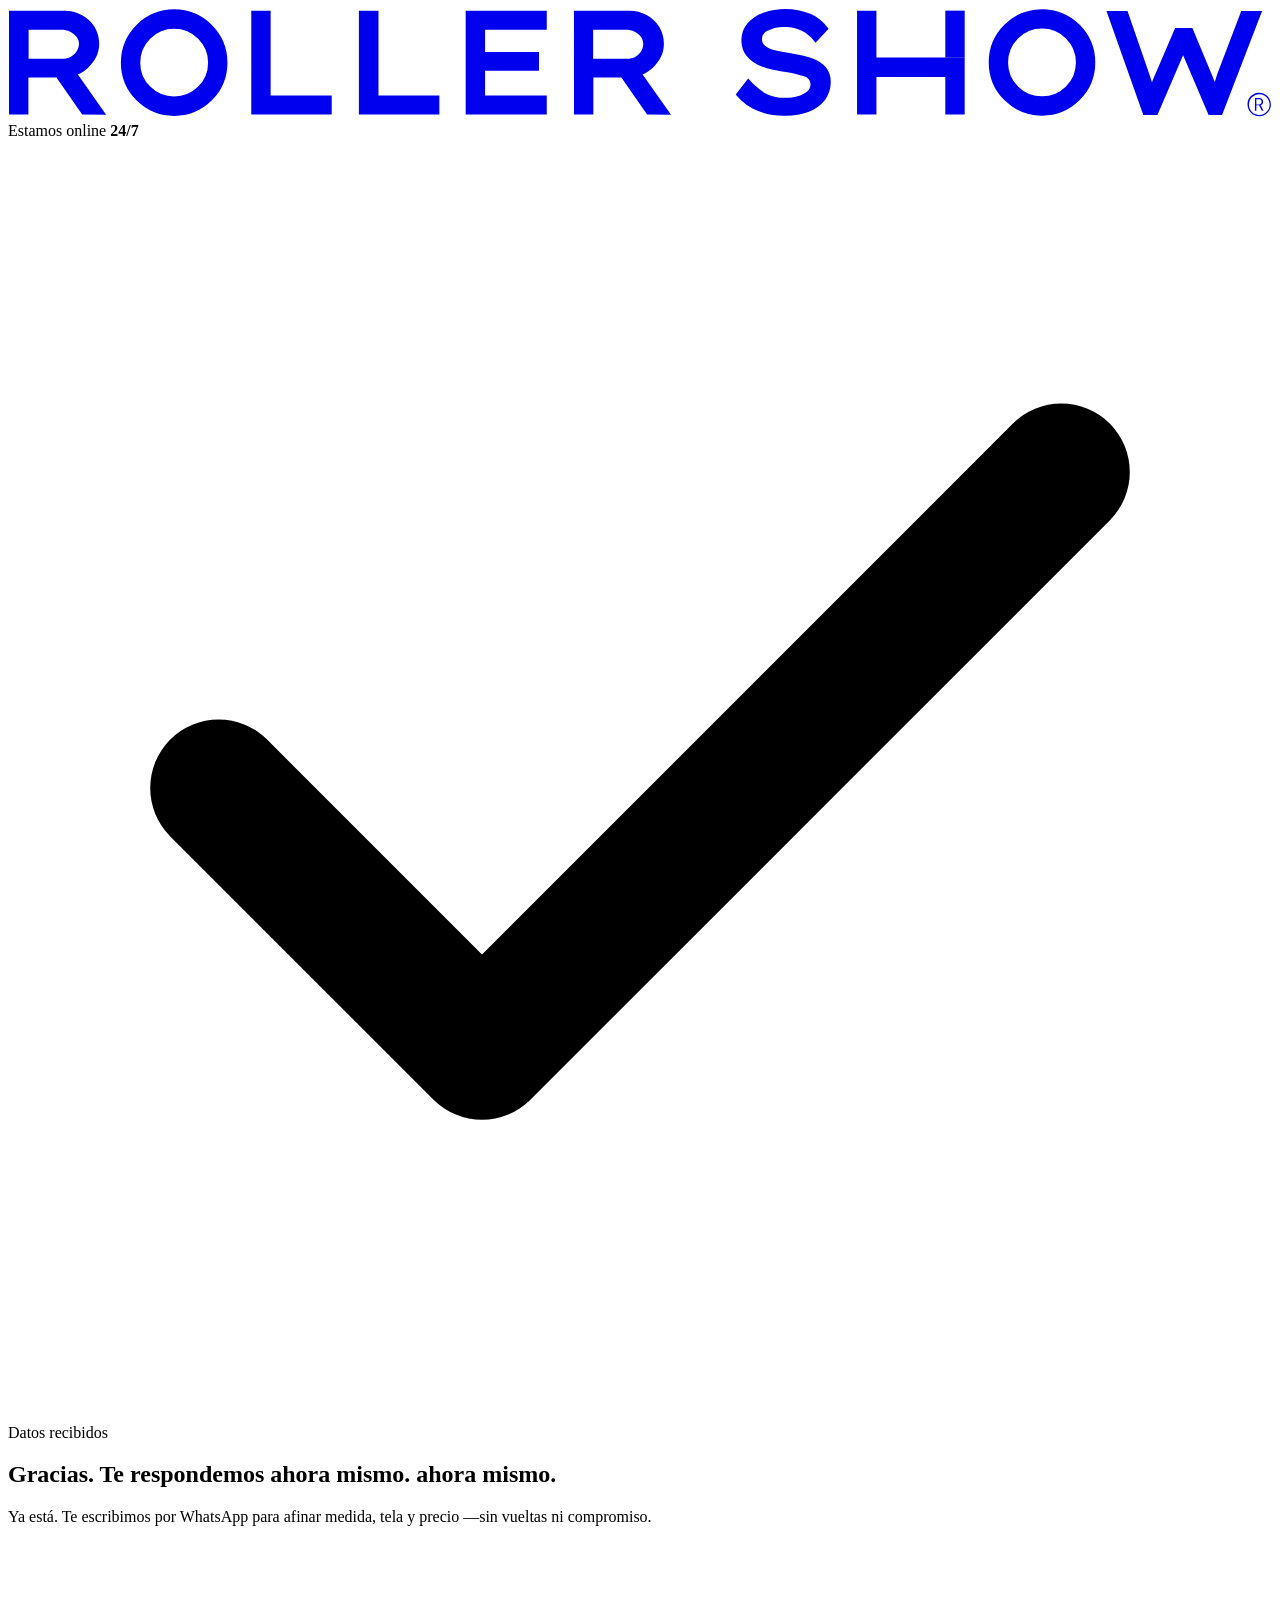
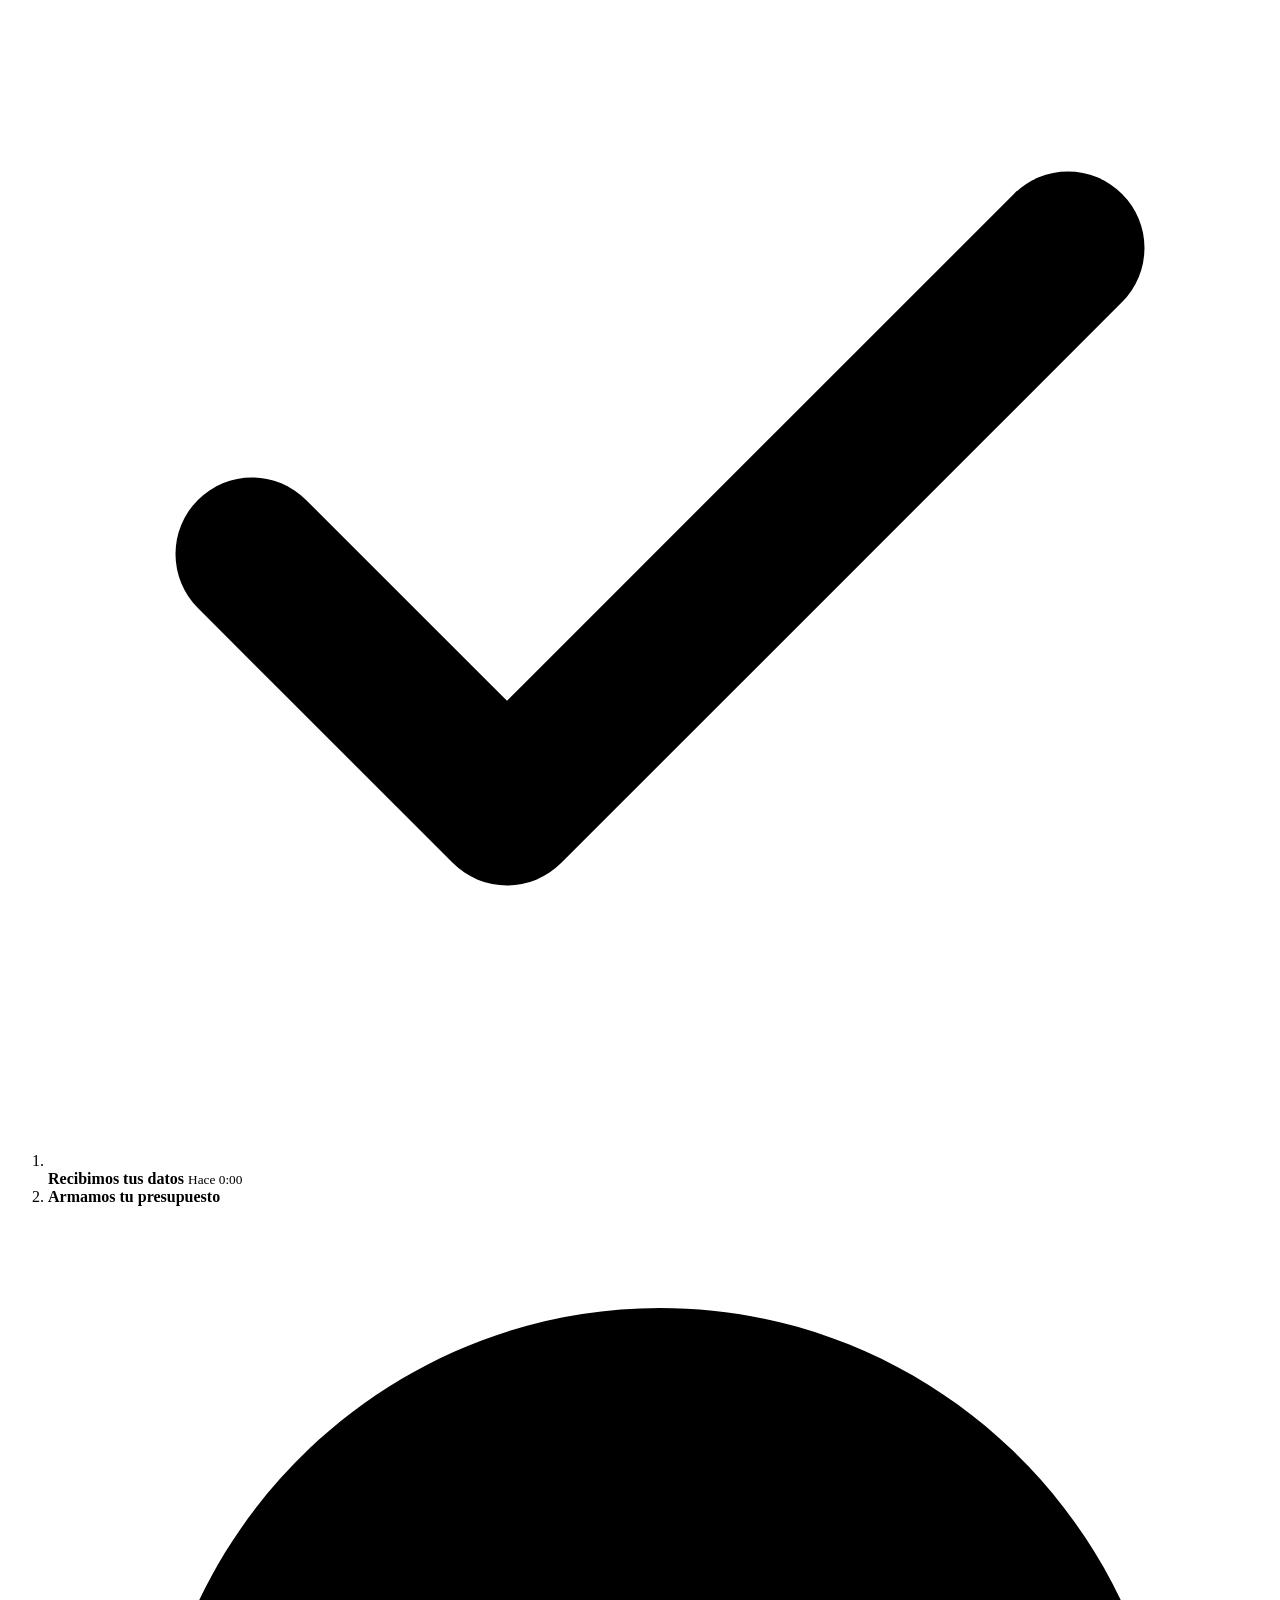
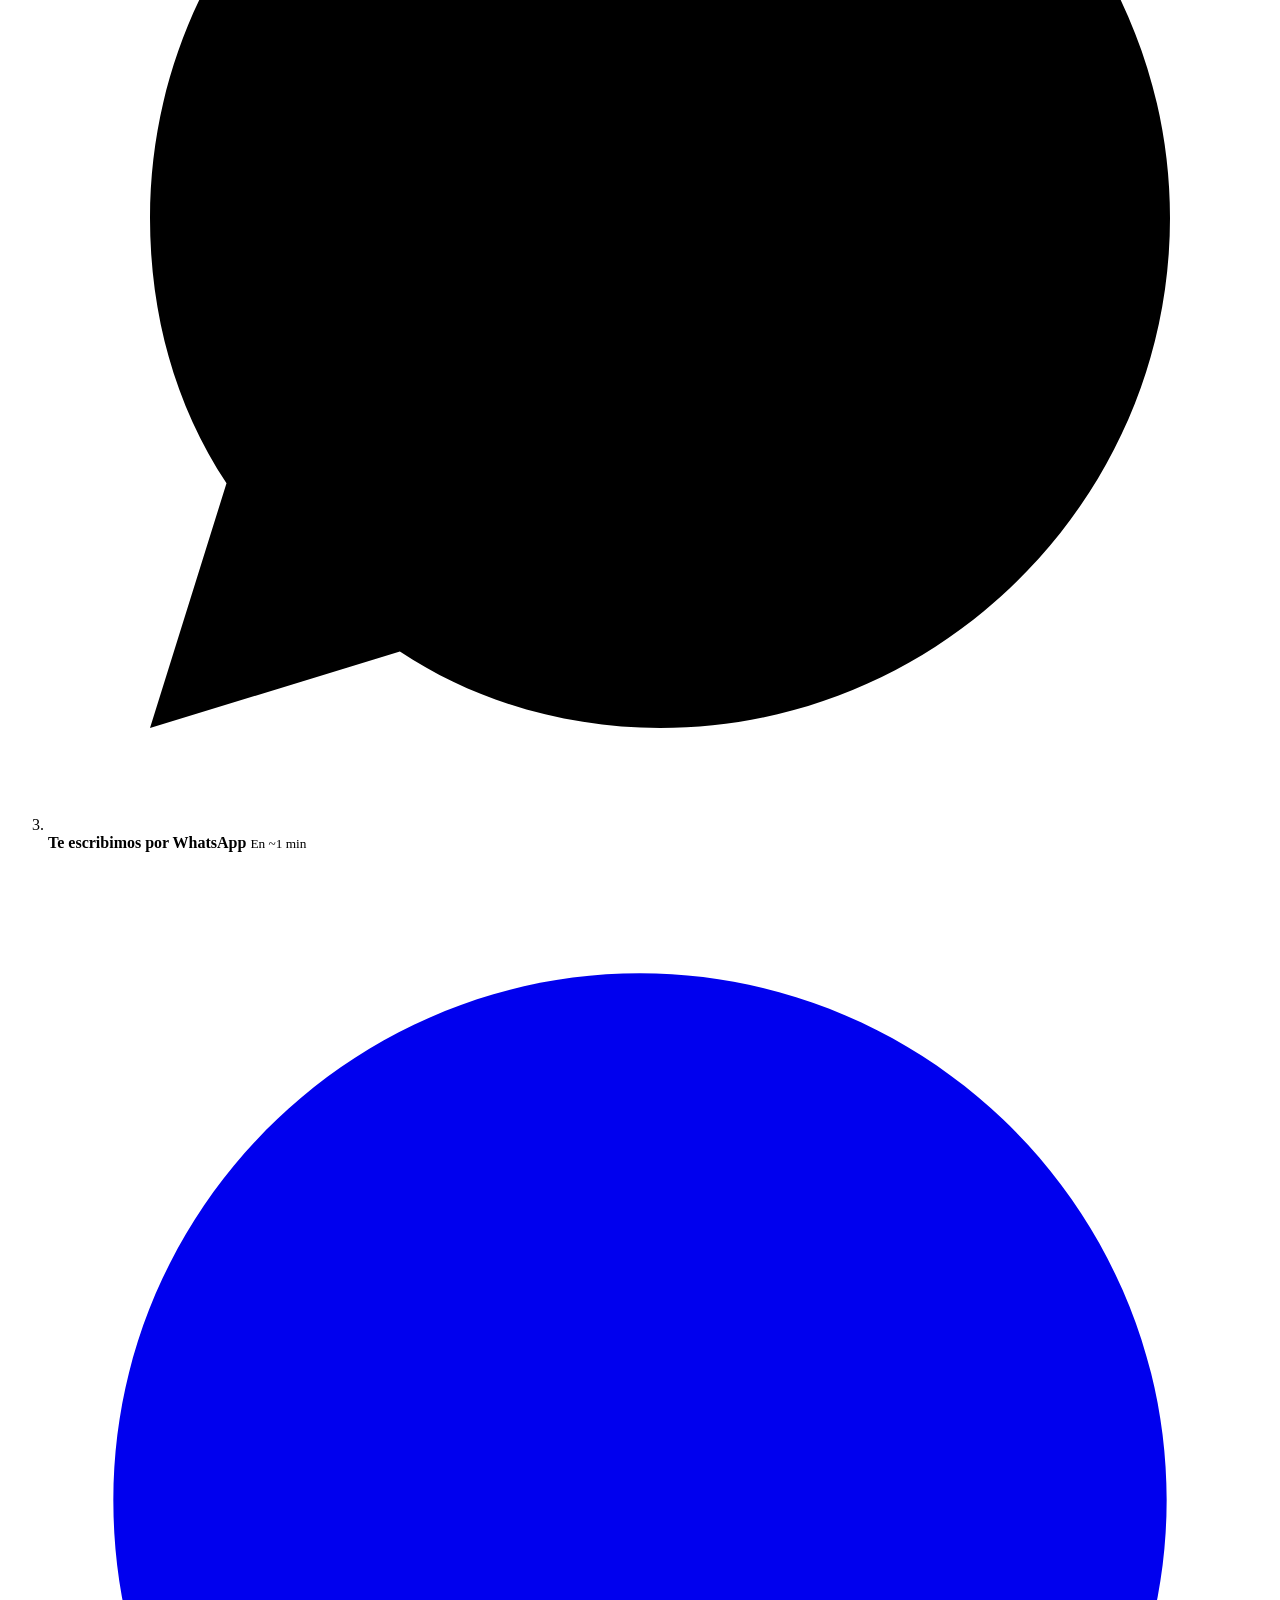
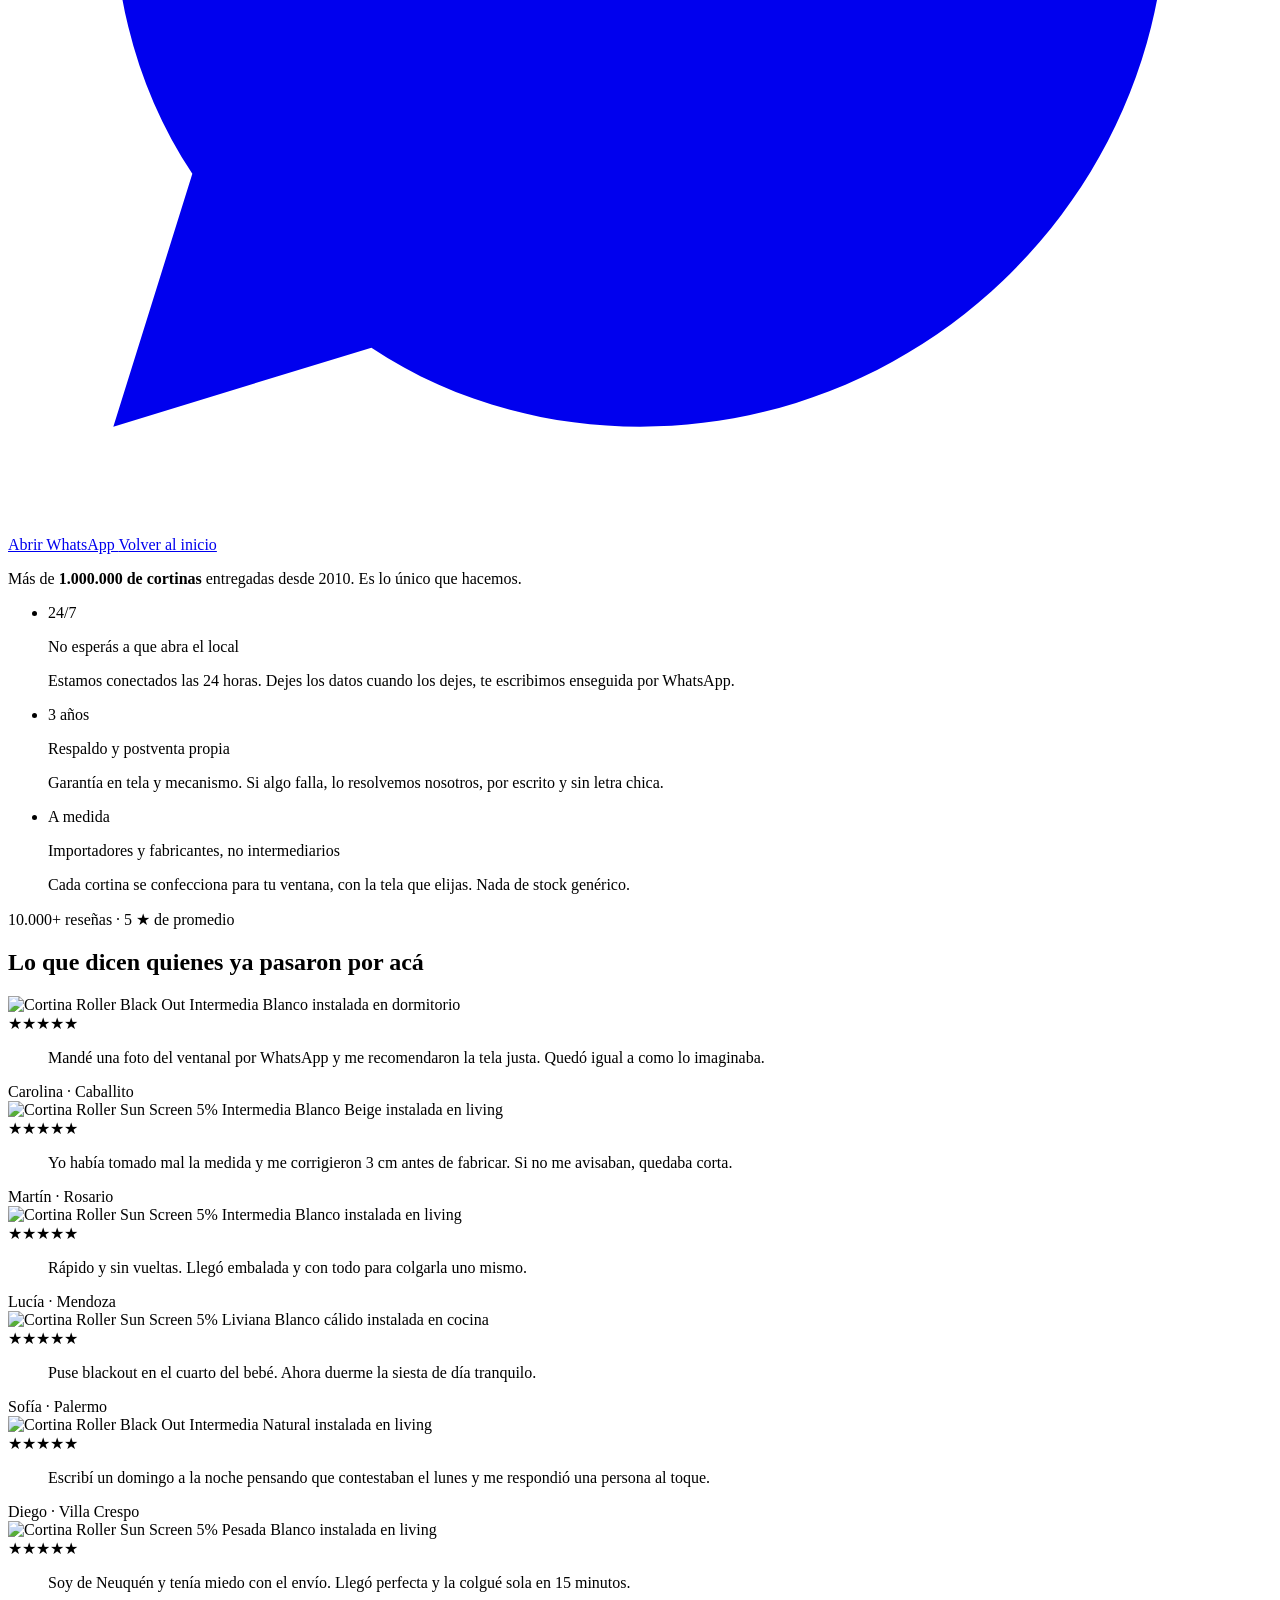
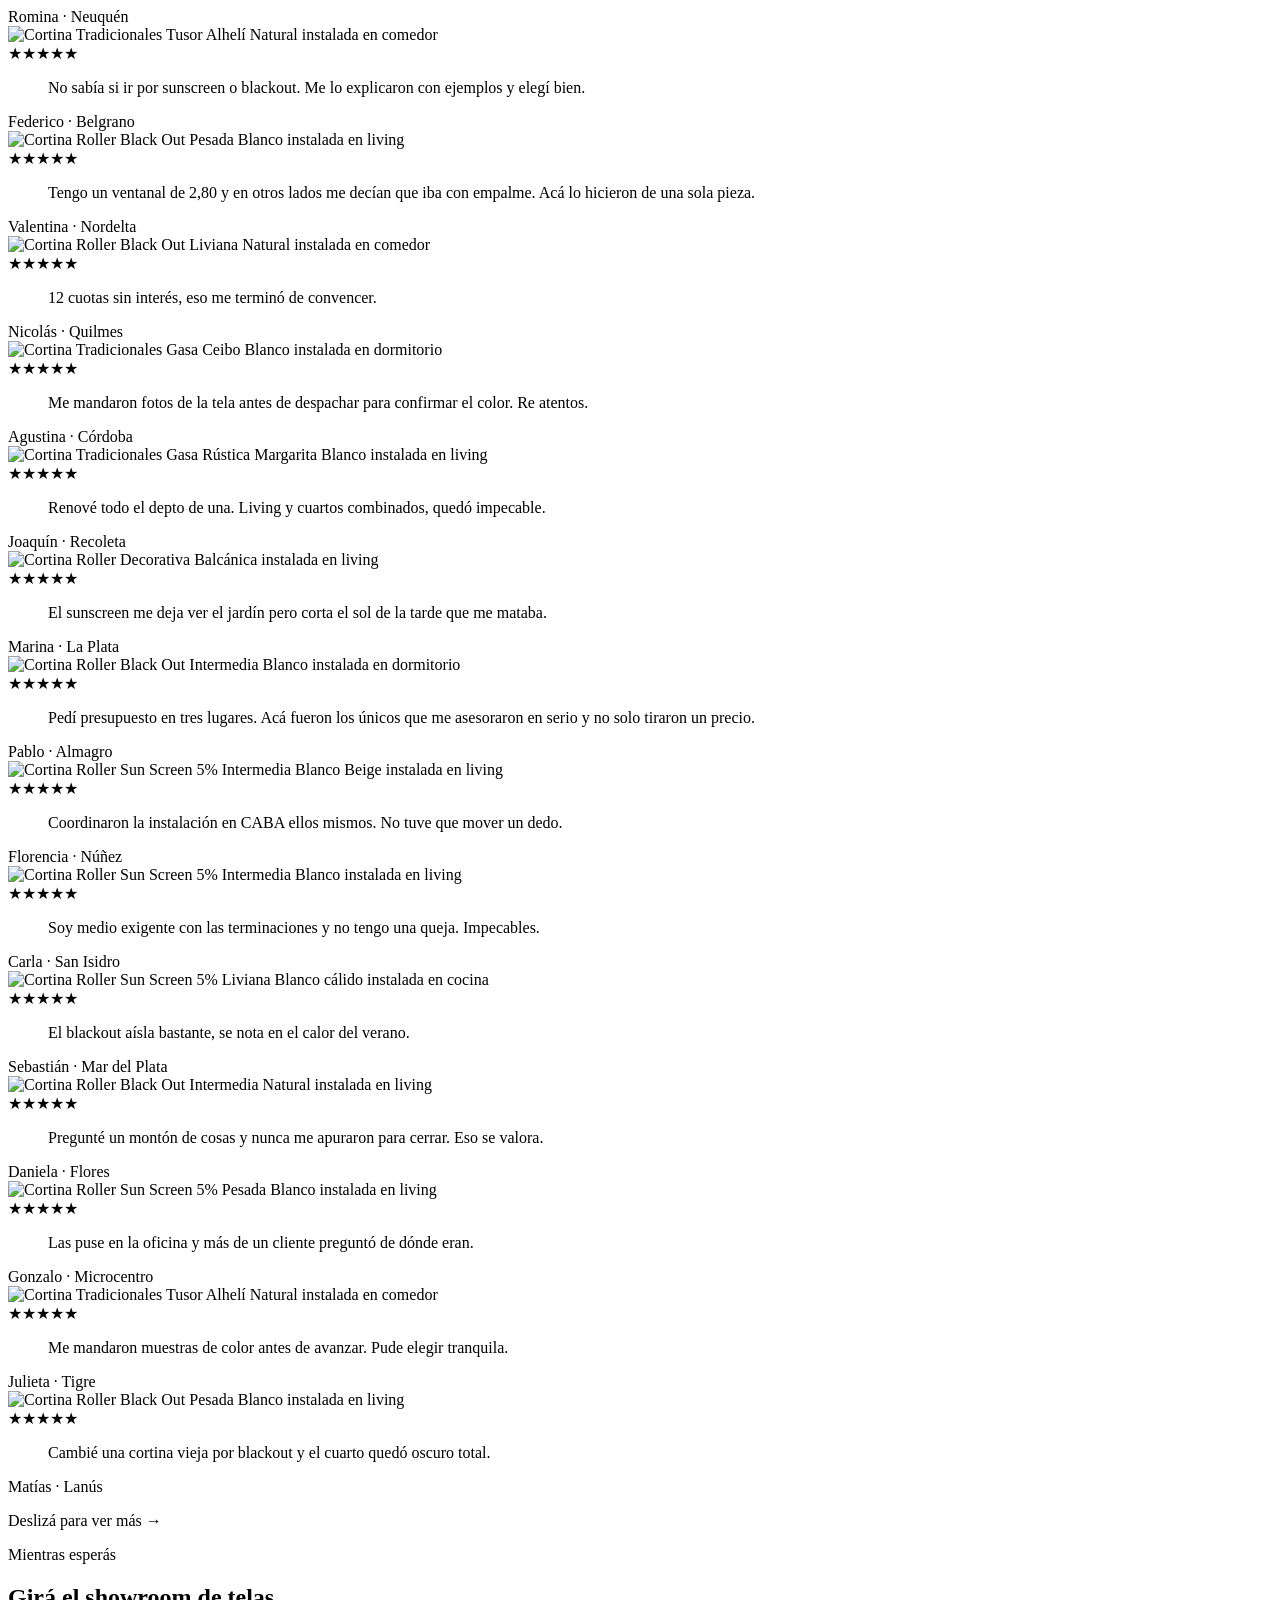
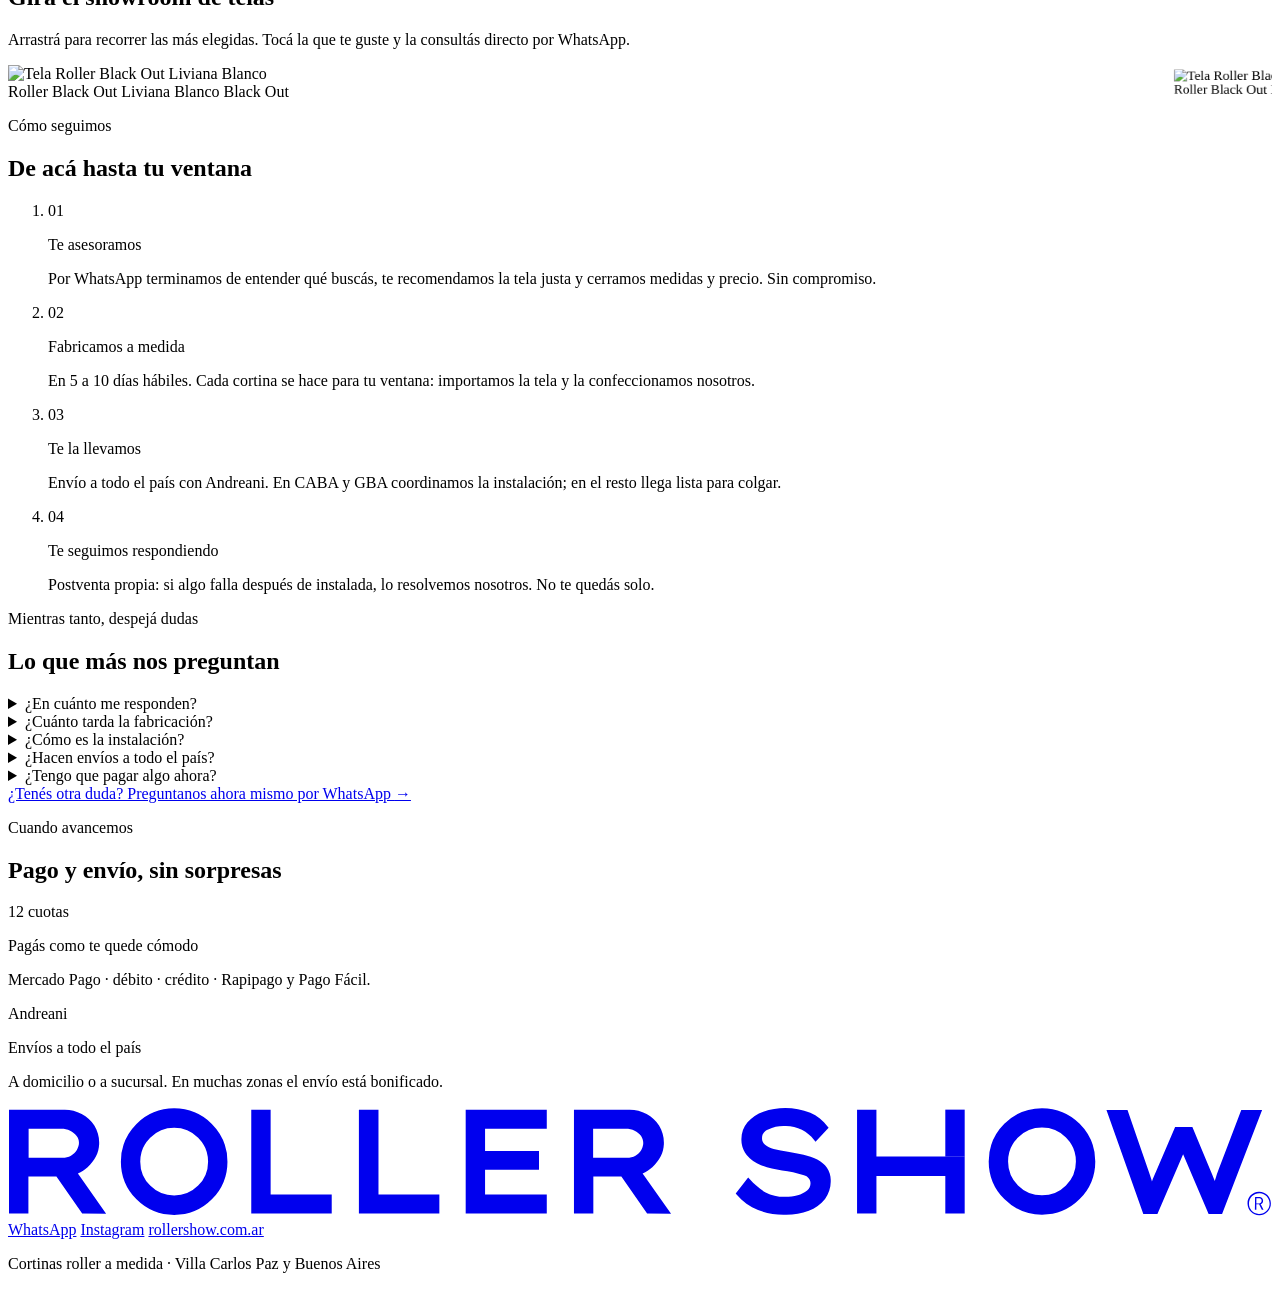
==== commit a724474a: "fix CRITICO: build con ASTRO_BASE=/rollershow-gracias (CSS 404 -> pagina sin estilos)" ====
--- a/gracias/index.html
+++ b/gracias/index.html
@@ -1,8 +1,8 @@
 <!DOCTYPE html><html lang="es-AR"> <head><meta charset="UTF-8"><meta name="viewport" content="width=device-width, initial-scale=1"><meta name="color-scheme" content="light"><!-- Maqueta en desarrollo: evita que el navegador (sobre todo en mobile)
          sirva una versión vieja cacheada mientras se itera. --><meta http-equiv="Cache-Control" content="no-store, must-revalidate"><meta http-equiv="Pragma" content="no-cache"><link rel="icon" type="image/svg+xml" href="/favicon.svg"><link rel="preconnect" href="https://cdn.rollershow.com.ar"><link rel="preconnect" href="https://fonts.googleapis.com"><link rel="preconnect" href="https://fonts.gstatic.com" crossorigin><!-- Tipografía: el sitio usa Geist + Instrument Serif (masterplan §26);
          las landings con bareLayout traen su propio sistema (Bricolage + Manrope).
-         Se carga solo el set que la página usa — un único <link>, no @import. --><link href="https://fonts.googleapis.com/css2?family=Bricolage+Grotesque:opsz,wght@12..96,400;12..96,500;12..96,600;12..96,700;12..96,800&family=Manrope:wght@400;500;600;700&display=swap" rel="stylesheet"><title>¡Gracias! Te estamos respondiendo por WhatsApp | RollerShow</title><meta name="description" content="Ya tenemos tus datos. Te escribimos por WhatsApp en minutos, a cualquier hora, para afinar tu presupuesto y asesorarte sin compromiso."><link rel="canonical" href="https://www.rollershow.com.ar/gracias"><meta property="og:type" content="website"><meta property="og:title" content="¡Gracias! Te estamos respondiendo por WhatsApp | RollerShow"><meta property="og:description" content="Ya tenemos tus datos. Te escribimos por WhatsApp en minutos, a cualquier hora, para afinar tu presupuesto y asesorarte sin compromiso."><meta property="og:url" content="https://www.rollershow.com.ar/gracias"><meta property="og:image" content="https://www.rollershow.com.ar/assets/og-default.jpg"><meta property="og:site_name" content="RollerShow"><meta property="og:locale" content="es_AR"><meta name="twitter:card" content="summary_large_image"><meta name="twitter:title" content="¡Gracias! Te estamos respondiendo por WhatsApp | RollerShow"><meta name="twitter:description" content="Ya tenemos tus datos. Te escribimos por WhatsApp en minutos, a cualquier hora, para afinar tu presupuesto y asesorarte sin compromiso."><meta name="twitter:image" content="https://www.rollershow.com.ar/assets/og-default.jpg"><!-- Alpine.js para interactividad puntual (mega-menú, modales, before/after, filtros). --><script defer src="https://unpkg.com/alpinejs@3.14.8/dist/cdn.min.js"></script><link rel="stylesheet" href="/_astro/_familia_.BBRhZxJD.css">
-<link rel="stylesheet" href="/_astro/gracias.CNK5z5Kb.css"></head> <body class="min-h-screen flex flex-col bg-bg page-gracias">   <main class="gracias"> <!-- Capa de luz cálida FIJA en la zona superior del viewport. Su forma
+         Se carga solo el set que la página usa — un único <link>, no @import. --><link href="https://fonts.googleapis.com/css2?family=Bricolage+Grotesque:opsz,wght@12..96,400;12..96,500;12..96,600;12..96,700;12..96,800&family=Manrope:wght@400;500;600;700&display=swap" rel="stylesheet"><title>¡Gracias! Te estamos respondiendo por WhatsApp | RollerShow</title><meta name="description" content="Ya tenemos tus datos. Te escribimos por WhatsApp en minutos, a cualquier hora, para afinar tu presupuesto y asesorarte sin compromiso."><link rel="canonical" href="https://www.rollershow.com.ar/gracias"><meta property="og:type" content="website"><meta property="og:title" content="¡Gracias! Te estamos respondiendo por WhatsApp | RollerShow"><meta property="og:description" content="Ya tenemos tus datos. Te escribimos por WhatsApp en minutos, a cualquier hora, para afinar tu presupuesto y asesorarte sin compromiso."><meta property="og:url" content="https://www.rollershow.com.ar/gracias"><meta property="og:image" content="https://www.rollershow.com.ar/assets/og-default.jpg"><meta property="og:site_name" content="RollerShow"><meta property="og:locale" content="es_AR"><meta name="twitter:card" content="summary_large_image"><meta name="twitter:title" content="¡Gracias! Te estamos respondiendo por WhatsApp | RollerShow"><meta name="twitter:description" content="Ya tenemos tus datos. Te escribimos por WhatsApp en minutos, a cualquier hora, para afinar tu presupuesto y asesorarte sin compromiso."><meta name="twitter:image" content="https://www.rollershow.com.ar/assets/og-default.jpg"><!-- Alpine.js para interactividad puntual (mega-menú, modales, before/after, filtros). --><script defer src="https://unpkg.com/alpinejs@3.14.8/dist/cdn.min.js"></script><link rel="stylesheet" href="/rollershow-gracias/_astro/_familia_.BBRhZxJD.css">
+<link rel="stylesheet" href="/rollershow-gracias/_astro/gracias.CNK5z5Kb.css"></head> <body class="min-h-screen flex flex-col bg-bg page-gracias">   <main class="gracias"> <!-- Capa de luz cálida FIJA en la zona superior del viewport. Su forma
          muta suave manejada por el scroll (animation-timeline: scroll): bajás
          y morfea, subís y vuelve. Compositor, 0 JS. Degrada estática. --> <div class="g-aurora" aria-hidden="true"> <span class="g-aurora__blob g-aurora__blob--1"></span> <span class="g-aurora__blob g-aurora__blob--2"></span> </div> <header class="g-top"> <a class="g-brand" href="https://rollershow.com.ar" target="_blank" rel="noopener noreferrer" aria-label="Roller Show"> <svg class="g-brand__logo" viewBox="0 0 600 52" aria-hidden="true"><use href="#rs-logo"></use></svg> </a> <span class="g-online" role="status" aria-live="polite">Estamos online <b>24/7</b> </span> </header> <section class="g-hero"> <div class="g-hero__intro"> <p class="g-status" role="status"> <svg viewBox="0 0 24 24" fill="none" stroke="currentColor" stroke-width="2.6" stroke-linecap="round" stroke-linejoin="round" aria-hidden="true"><polyline points="20 6 9 17 4 12"></polyline></svg>
 Datos recibidos
